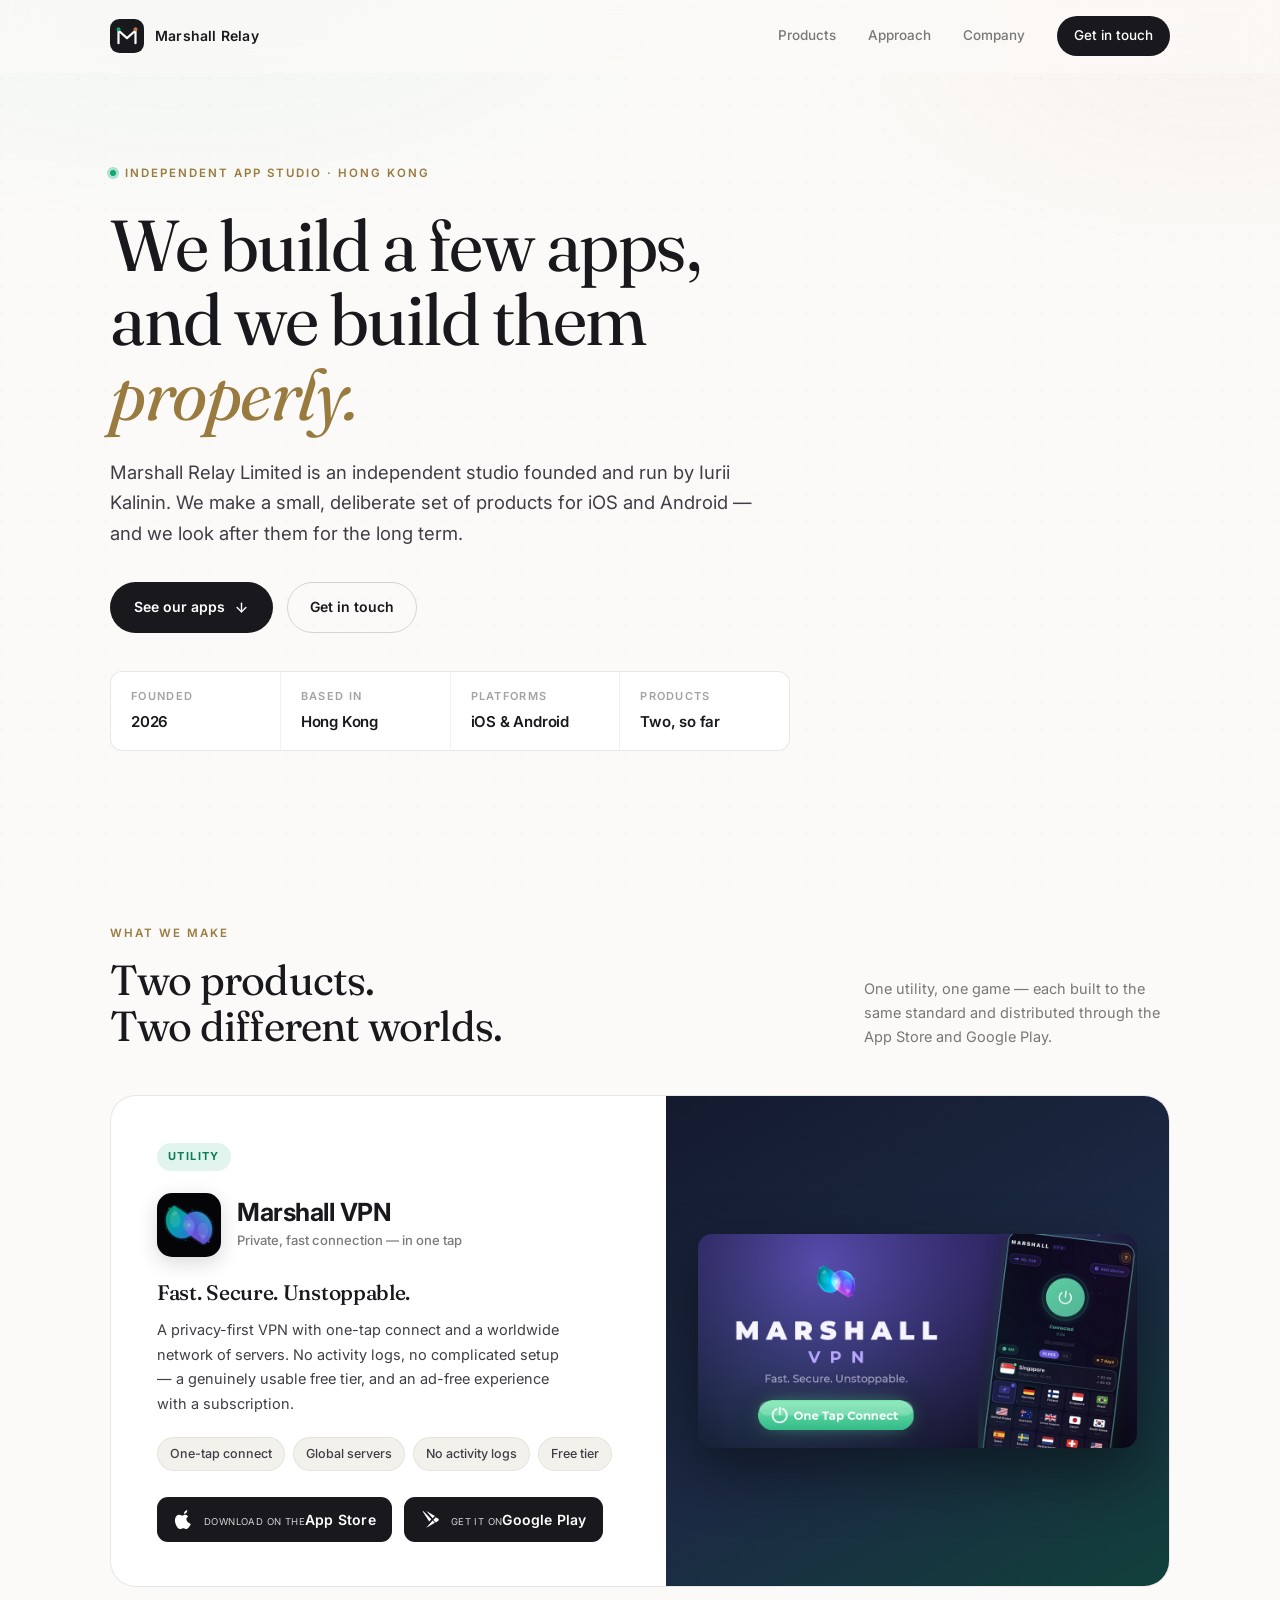
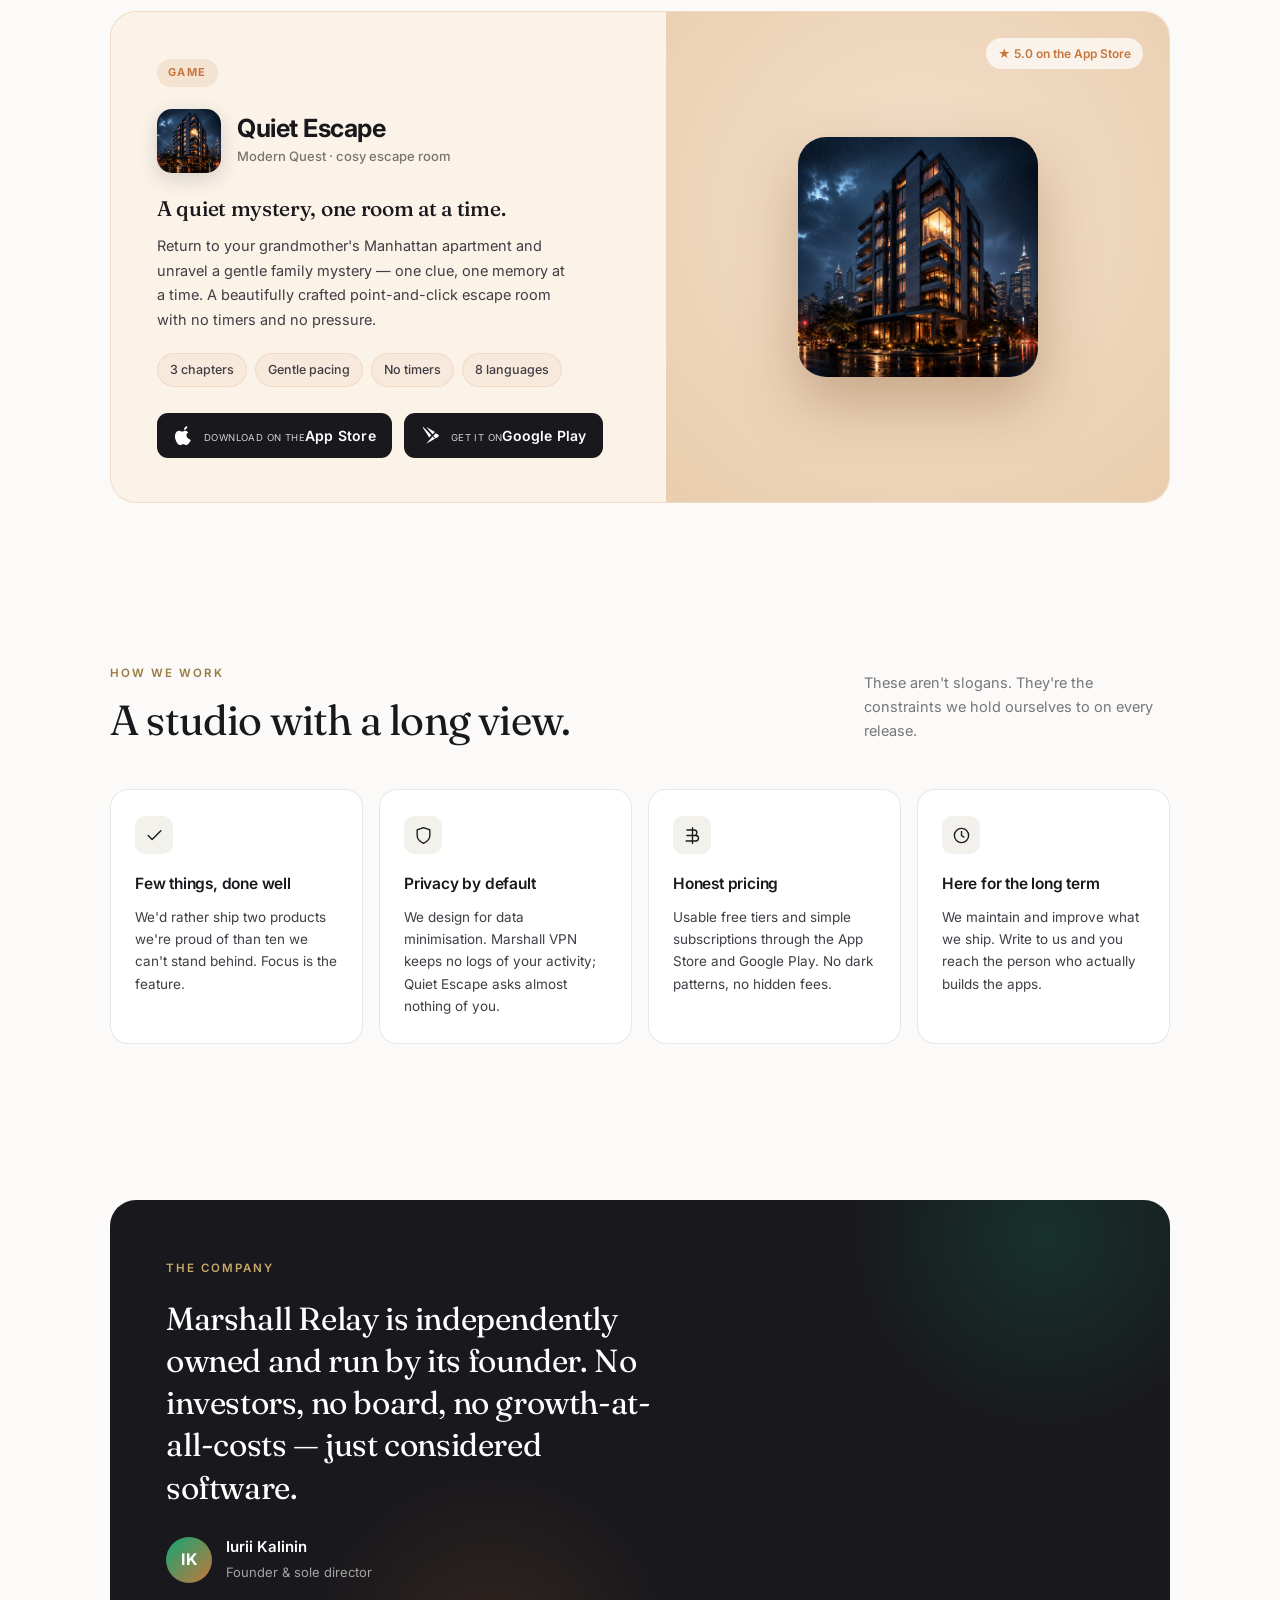
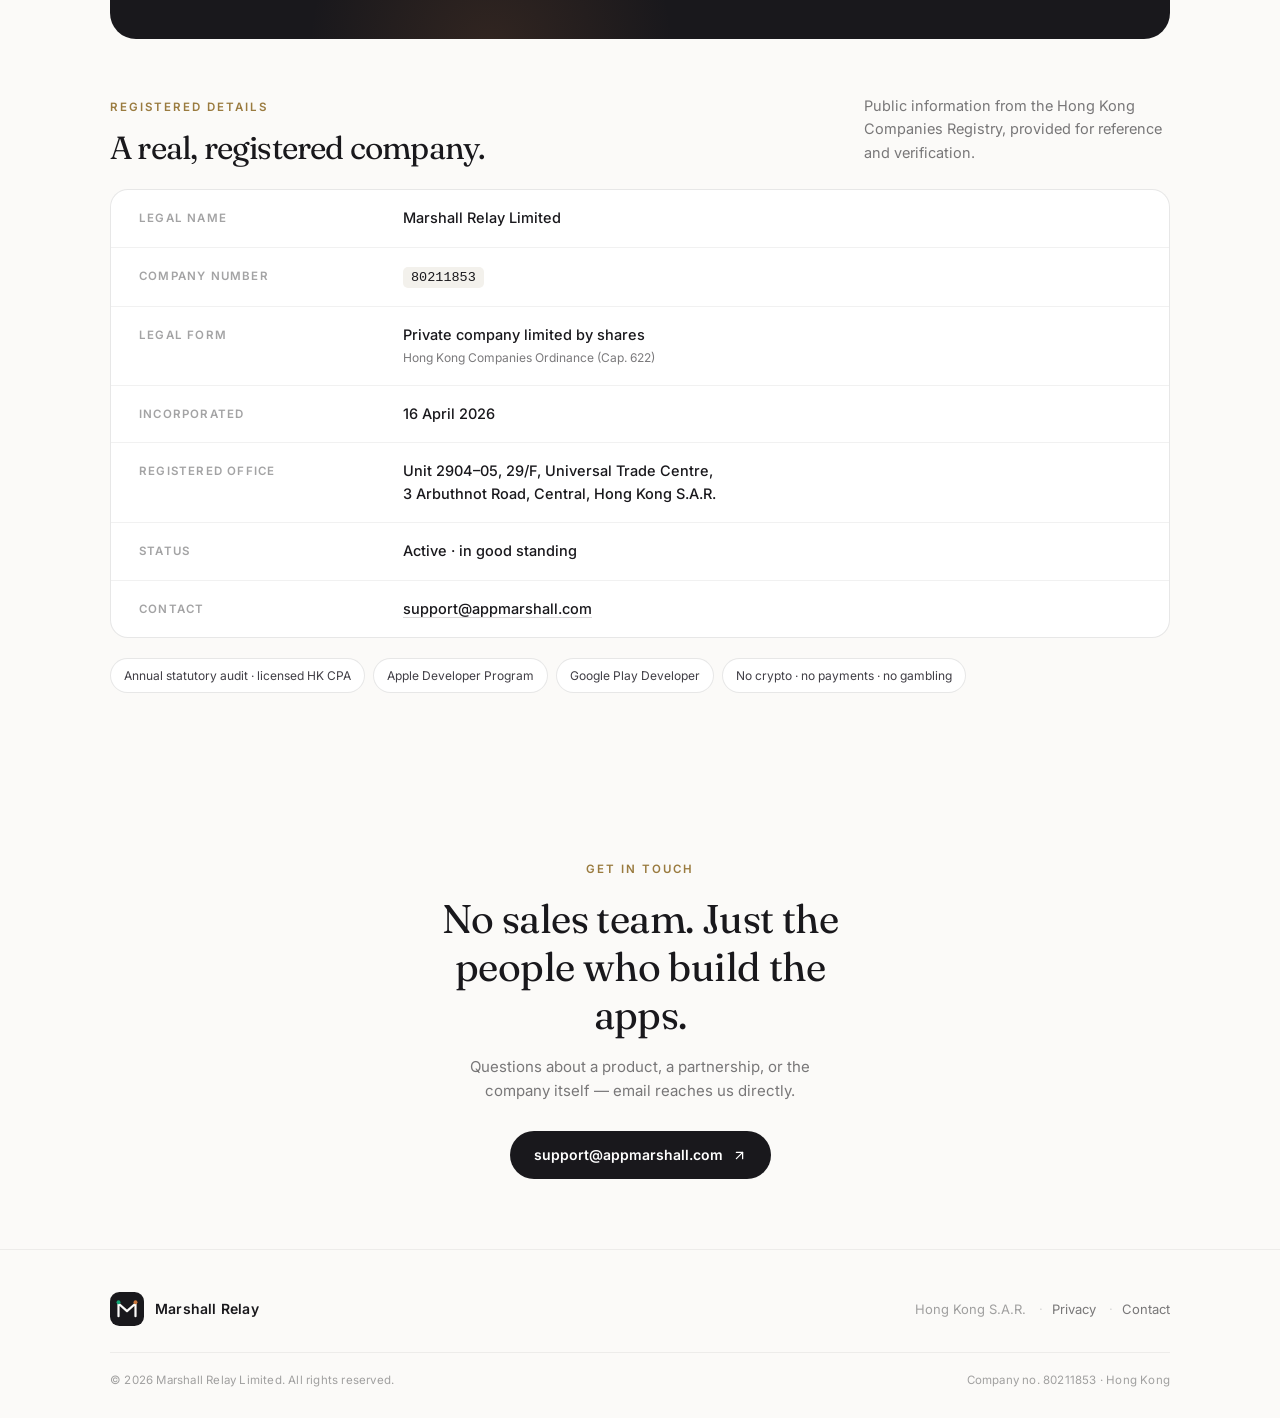
==== index.html @ 1671e6ee "Update index.html" ====
<!DOCTYPE html>
<html lang="en">
<head>
<meta charset="UTF-8">
<meta name="viewport" content="width=device-width,initial-scale=1.0">
<meta name="description" content="Marshall Relay Limited — an independent Hong Kong app studio founded by Iurii Kalinin, building a small, deliberate set of apps for iOS and Android: Marshall VPN and Quiet Escape.">
<meta name="theme-color" content="#FBFAF8">
<meta name="robots" content="index,follow">
<meta property="og:title" content="Marshall Relay Limited — independent app studio">
<meta property="og:description" content="A small Hong Kong studio building apps worth keeping for iOS and Android.">
<meta property="og:type" content="website">
<meta property="og:url" content="https://marshallbe.online">
<title>Marshall Relay Limited — independent app studio</title>
<link rel="icon" href="assets/favicon.svg" type="image/svg+xml">
<link rel="apple-touch-icon" href="assets/logo.png">
<link rel="preconnect" href="https://fonts.googleapis.com">
<link rel="preconnect" href="https://fonts.gstatic.com" crossorigin>
<link href="https://fonts.googleapis.com/css2?family=Fraunces:opsz,wght@9..144,400;9..144,500;9..144,600&family=Inter:wght@400;500;600;700&display=swap" rel="stylesheet">
<style>
*,*::before,*::after{box-sizing:border-box;margin:0;padding:0}
:root{
  --paper:#FBFAF8;
  --paper-soft:#F3F1EC;
  --surface:#FFFFFF;
  --ink:#19181C;
  --ink-soft:#403E45;
  --ink-dim:rgba(25,24,28,.58);
  --ink-faint:rgba(25,24,28,.40);
  --line:rgba(25,24,28,.10);
  --line-soft:rgba(25,24,28,.06);
  --line-strong:rgba(25,24,28,.16);
  --gold:#9A7B3F;            /* refined eyebrow accent */
  --vpn:#10A674;            /* Marshall VPN teal */
  --vpn-deep:#0B7E58;
  --game:#C8763C;           /* Quiet Escape warm */
  --game-cream:#FBF3E8;
  --r-xl:26px;--r-lg:18px;--r-md:12px;--r-sm:8px;
  --maxw:1120px;
}
html{scroll-behavior:smooth;-webkit-font-smoothing:antialiased;-moz-osx-font-smoothing:grayscale;overflow-x:clip}
body{background:var(--paper);color:var(--ink);font-family:'Inter',-apple-system,'Helvetica Neue',sans-serif;line-height:1.6;overflow-x:clip;position:relative}
a{color:inherit;text-decoration:none;transition:color .2s,border-color .2s}
img{max-width:100%;display:block}
.serif{font-family:'Fraunces',Georgia,serif;font-weight:400;letter-spacing:-.5px}
.wrap{max-width:var(--maxw);margin:0 auto;padding:0 30px}
@media(max-width:640px){.wrap{padding:0 22px}}

/* subtle texture */
.bg-fixed{position:fixed;inset:0;z-index:0;pointer-events:none;background:
  radial-gradient(ellipse 70% 50% at 15% -5%, rgba(16,166,116,.05), transparent 60%),
  radial-gradient(ellipse 60% 45% at 95% 5%, rgba(200,118,60,.05), transparent 55%),
  radial-gradient(circle at 1px 1px, rgba(25,24,28,.022) 1px, transparent 0) 0 0/26px 26px}

/* eyebrow */
.eyebrow{font-size:11.5px;font-weight:600;letter-spacing:2px;text-transform:uppercase;color:var(--gold)}

/* ── Nav ── */
.nav{position:fixed;inset:0 0 auto;z-index:100;padding:16px 0;background:rgba(251,250,248,.7);backdrop-filter:blur(16px) saturate(1.4);-webkit-backdrop-filter:blur(16px) saturate(1.4);border-bottom:1px solid transparent;transition:padding .3s,background .3s,border-color .3s}
.nav.scrolled{padding:10px 0;background:rgba(251,250,248,.92);border-bottom-color:var(--line-soft)}
.nav-in{display:flex;align-items:center;justify-content:space-between;max-width:var(--maxw);margin:0 auto;padding:0 30px}
.brand{display:flex;align-items:center;gap:11px}
.brand svg{width:34px;height:34px;display:block;flex-shrink:0}
.brand-name{font-size:14px;font-weight:600;letter-spacing:.2px;color:var(--ink)}
.brand-name b{font-weight:600}
.nav-links{display:flex;align-items:center;gap:32px}
.nav-links a{font-size:13.5px;font-weight:500;color:var(--ink-dim)}
.nav-links a:hover{color:var(--ink)}
.nav-cta{font-size:13px;font-weight:600;color:#fff!important;background:var(--ink);padding:9px 17px;border-radius:100px;transition:background .25s,transform .25s}
.nav-cta:hover{background:#000;transform:translateY(-1px)}
@media(max-width:760px){.nav-links a:not(.nav-cta){display:none}.nav-in{padding:0 22px}}

/* reveal */
.rv{opacity:0;transform:translateY(22px);transition:opacity .8s cubic-bezier(.16,1,.3,1),transform .8s cubic-bezier(.16,1,.3,1)}
.rv.in{opacity:1;transform:none}
.d1{transition-delay:.07s}.d2{transition-delay:.14s}.d3{transition-delay:.21s}.d4{transition-delay:.28s}
@media(prefers-reduced-motion:reduce){.rv{opacity:1;transform:none}}

/* ── Hero ── */
.hero{position:relative;z-index:2;padding:158px 0 90px}
.hero-eyebrow{display:inline-flex;align-items:center;gap:9px;margin-bottom:26px}
.hero-eyebrow .dot{width:6px;height:6px;border-radius:50%;background:var(--vpn);position:relative}
.hero-eyebrow .dot::after{content:'';position:absolute;inset:-3px;border-radius:50%;background:var(--vpn);opacity:.3;animation:pulse 2.6s ease-out infinite}
@keyframes pulse{0%{transform:scale(.6);opacity:.5}100%{transform:scale(2.4);opacity:0}}
.hero h1{font-family:'Fraunces',Georgia,serif;font-weight:400;font-size:clamp(40px,6vw,72px);line-height:1.03;letter-spacing:-1.5px;max-width:16ch;color:var(--ink)}
.hero h1 em{font-style:italic;color:var(--gold)}
.hero-sub{margin-top:26px;font-size:clamp(16px,1.6vw,18.5px);line-height:1.65;color:var(--ink-soft);max-width:54ch}
.hero-meta{margin-top:38px;display:flex;flex-wrap:wrap;gap:0;border:1px solid var(--line);border-radius:var(--r-md);overflow:hidden;max-width:680px;background:var(--surface)}
.hero-meta div{flex:1 1 0;min-width:130px;padding:16px 20px;border-right:1px solid var(--line-soft)}
.hero-meta div:last-child{border-right:none}
.hero-meta dt{font-size:11px;font-weight:600;letter-spacing:1.3px;text-transform:uppercase;color:var(--ink-faint);margin-bottom:5px}
.hero-meta dd{font-size:15px;font-weight:600;color:var(--ink);letter-spacing:-.2px}
.hero-actions{margin-top:34px;display:flex;gap:14px;flex-wrap:wrap}
.btn-primary{display:inline-flex;align-items:center;gap:9px;background:var(--ink);color:#fff;font-size:14px;font-weight:600;padding:13px 24px;border-radius:100px;transition:transform .25s,background .25s}
.btn-primary:hover{background:#000;transform:translateY(-2px)}
.btn-primary svg{width:15px;height:15px}
.btn-ghost{display:inline-flex;align-items:center;gap:8px;font-size:14px;font-weight:600;color:var(--ink);padding:13px 22px;border:1px solid var(--line-strong);border-radius:100px;transition:border-color .25s,background .25s}
.btn-ghost:hover{border-color:var(--ink);background:var(--surface)}

/* ── Section scaffolding ── */
.section{position:relative;z-index:2;padding:78px 0}
.sec-head{max-width:var(--maxw);margin:0 auto 46px;display:flex;align-items:flex-end;justify-content:space-between;gap:40px;flex-wrap:wrap}
.sec-head h2{font-family:'Fraunces',Georgia,serif;font-weight:400;font-size:clamp(28px,3.6vw,42px);line-height:1.1;letter-spacing:-.8px;max-width:18ch;margin-top:12px}
.sec-head .side{font-size:14.5px;color:var(--ink-dim);max-width:34ch;line-height:1.65}

/* ── Products ── */
.products{display:flex;flex-direction:column;gap:24px}
.product{display:grid;grid-template-columns:1.05fr .95fr;border-radius:var(--r-xl);overflow:hidden;border:1px solid var(--line);background:var(--surface)}
@media(max-width:880px){.product{grid-template-columns:1fr}}
.product-body{padding:46px 46px 44px}
@media(max-width:640px){.product-body{padding:32px 26px}}
.product-tag{display:inline-flex;align-items:center;gap:7px;font-size:11px;font-weight:700;letter-spacing:1.4px;text-transform:uppercase;padding:5px 11px;border-radius:100px}
.product-head{display:flex;align-items:center;gap:16px;margin:22px 0 0}
.product-icon{width:64px;height:64px;border-radius:15px;box-shadow:0 6px 20px rgba(25,24,28,.16);flex-shrink:0}
.product-head h3{font-size:25px;font-weight:700;letter-spacing:-.5px;line-height:1.1}
.product-head .subtitle{font-size:13px;color:var(--ink-dim);font-weight:500;margin-top:3px}
.product-tagline{margin:22px 0 12px;font-family:'Fraunces',Georgia,serif;font-size:21px;font-weight:500;letter-spacing:-.3px;line-height:1.3}
.product-desc{font-size:14.5px;color:var(--ink-soft);line-height:1.7;max-width:46ch}
.product-feats{margin:20px 0 0;display:flex;flex-wrap:wrap;gap:8px}
.product-feats span{font-size:12.5px;font-weight:500;color:var(--ink-soft);background:var(--paper-soft);border:1px solid var(--line-soft);padding:6px 12px;border-radius:100px}
.stores{margin-top:26px;display:flex;gap:12px;flex-wrap:wrap}
.store{display:inline-flex;align-items:center;gap:10px;background:var(--ink);color:#fff;padding:10px 16px;border-radius:11px;transition:transform .25s,background .25s}
.store:hover{transform:translateY(-2px);background:#000}
.store svg{width:21px;height:21px;flex-shrink:0}
.store .s-small{font-size:9.5px;letter-spacing:.4px;opacity:.8;line-height:1.1;text-transform:uppercase}
.store .s-big{font-size:14px;font-weight:600;line-height:1.15;letter-spacing:.2px}
.product-visual{position:relative;display:flex;align-items:center;justify-content:center;padding:32px;overflow:hidden}

/* VPN visual */
.product--vpn .product-tag{background:rgba(16,166,116,.12);color:var(--vpn-deep)}
.product--vpn .product-visual{background:linear-gradient(150deg,#141A2E,#1C2A44 55%,#11403A)}
.product--vpn .product-visual img{width:100%;max-width:440px;border-radius:14px;box-shadow:0 24px 60px rgba(0,0,0,.45)}

/* Game visual */
.product--game .product-tag{background:rgba(200,118,60,.13);color:var(--game)}
.product--game{background:var(--game-cream);border-color:rgba(200,118,60,.18)}
.product--game .product-feats span{background:rgba(200,118,60,.07);border-color:rgba(200,118,60,.14)}
.product--game .product-visual{background:radial-gradient(circle at 50% 40%,#F3E0CB,#E9CDAE)}
.product--game .product-visual .game-art{width:62%;max-width:240px;border-radius:28px;box-shadow:0 26px 60px rgba(120,70,30,.34)}
.product--game .product-stars{position:absolute;top:26px;right:26px;font-size:12px;font-weight:600;color:var(--game);background:rgba(255,255,255,.7);padding:6px 12px;border-radius:100px;backdrop-filter:blur(6px)}

/* ── Approach ── */
.approach-grid{display:grid;grid-template-columns:repeat(4,1fr);gap:16px}
@media(max-width:880px){.approach-grid{grid-template-columns:repeat(2,1fr)}}
@media(max-width:520px){.approach-grid{grid-template-columns:1fr}}
.app-card{background:var(--surface);border:1px solid var(--line);border-radius:var(--r-lg);padding:26px 24px;transition:border-color .3s,transform .3s}
.app-card:hover{border-color:var(--line-strong);transform:translateY(-3px)}
.app-icn{width:38px;height:38px;border-radius:10px;background:var(--paper-soft);display:flex;align-items:center;justify-content:center;margin-bottom:18px;color:var(--ink)}
.app-icn svg{width:19px;height:19px;stroke-width:1.7}
.app-card h3{font-size:15.5px;font-weight:600;letter-spacing:-.2px;margin-bottom:9px}
.app-card p{font-size:13.5px;color:var(--ink-soft);line-height:1.65}

/* ── Company / founder ── */
.founder{background:var(--ink);color:#fff;border-radius:var(--r-xl);padding:54px 56px;position:relative;overflow:hidden}
@media(max-width:640px){.founder{padding:38px 28px}}
.founder::before{content:'';position:absolute;top:-40%;right:-8%;width:420px;height:420px;background:radial-gradient(circle,rgba(16,166,116,.18),transparent 68%);pointer-events:none}
.founder::after{content:'';position:absolute;bottom:-46%;left:18%;width:380px;height:380px;background:radial-gradient(circle,rgba(200,118,60,.14),transparent 68%);pointer-events:none}
.founder .eyebrow{color:#C9A969}
.founder-quote{font-family:'Fraunces',Georgia,serif;font-weight:400;font-size:clamp(22px,2.7vw,32px);line-height:1.32;letter-spacing:-.4px;margin:18px 0 26px;max-width:24ch;position:relative}
.founder-sign{display:flex;align-items:center;gap:14px;position:relative}
.founder-sign .av{width:46px;height:46px;border-radius:50%;background:linear-gradient(135deg,var(--vpn),var(--game));display:flex;align-items:center;justify-content:center;font-weight:700;font-size:16px;color:#fff;letter-spacing:.5px}
.founder-sign .who b{display:block;font-size:15px;font-weight:600}
.founder-sign .who span{font-size:13px;color:rgba(255,255,255,.6)}

/* registered details */
.reg{margin-top:24px;background:var(--surface);border:1px solid var(--line);border-radius:var(--r-lg);overflow:hidden}
.reg-row{display:grid;grid-template-columns:240px 1fr;gap:24px;padding:17px 28px;border-bottom:1px solid var(--line-soft);align-items:start}
.reg-row:last-child{border-bottom:none}
@media(max-width:600px){.reg-row{grid-template-columns:1fr;gap:5px;padding:15px 20px}}
.reg-row dt{font-size:11.5px;font-weight:600;letter-spacing:1.2px;text-transform:uppercase;color:var(--ink-faint);padding-top:2px}
.reg-row dd{font-size:14.5px;font-weight:500;color:var(--ink);line-height:1.55}
.reg-row dd .mono{font-family:'SFMono-Regular',Menlo,monospace;font-size:13.5px;background:var(--paper-soft);padding:3px 8px;border-radius:5px}
.reg-row dd small{display:block;font-size:12px;color:var(--ink-dim);font-weight:400;margin-top:3px}
.chips{margin-top:20px;display:flex;flex-wrap:wrap;gap:8px}
.chips span{font-size:12px;color:var(--ink-soft);background:var(--surface);border:1px solid var(--line);padding:7px 13px;border-radius:100px}

/* ── Contact ── */
.contact{text-align:center;padding:84px 0 70px}
.contact .serif{display:block;font-size:clamp(26px,3.4vw,40px);font-weight:400;letter-spacing:-.6px;line-height:1.2;max-width:18ch;margin:14px auto 16px}
.contact p{font-size:15px;color:var(--ink-dim);max-width:42ch;margin:0 auto 28px}

/* ── Footer ── */
.footer{position:relative;z-index:2;border-top:1px solid var(--line-soft);padding:42px 0 30px}
.footer-in{display:flex;justify-content:space-between;align-items:center;gap:18px;flex-wrap:wrap}
.footer .brand-name{color:var(--ink)}
.footer-meta{font-size:13px;color:var(--ink-faint)}
.footer-meta a{color:var(--ink-dim)}.footer-meta a:hover{color:var(--ink)}
.footer-meta .sep{margin:0 9px;color:var(--line-strong)}
.footer-bottom{margin-top:26px;padding-top:18px;border-top:1px solid var(--line-soft);display:flex;justify-content:space-between;flex-wrap:wrap;gap:8px;font-size:11.5px;color:var(--ink-faint);letter-spacing:.2px}
</style>
</head>
<body>
<div class="bg-fixed" aria-hidden="true"></div>

<!-- NAV -->
<nav class="nav" id="nav">
  <div class="nav-in">
    <a href="#" class="brand" aria-label="Marshall Relay home">
      <svg viewBox="0 0 40 40" role="img" aria-hidden="true">
        <rect width="40" height="40" rx="11" fill="#19181C"/>
        <path d="M10 28.5 V13.5 L20 22.5 L30 13.5 V28.5" fill="none" stroke="#FBFAF8" stroke-width="2.6" stroke-linecap="round" stroke-linejoin="round"/>
        <circle cx="10" cy="12" r="2.3" fill="#10A674"/>
        <circle cx="30" cy="12" r="2.3" fill="#C8763C"/>
      </svg>
      <span class="brand-name"><b>Marshall Relay</b></span>
    </a>
    <div class="nav-links">
      <a href="#products">Products</a>
      <a href="#approach">Approach</a>
      <a href="#company">Company</a>
      <a href="mailto:support@appmarshall.com" class="nav-cta">Get in touch</a>
    </div>
  </div>
</nav>

<!-- HERO -->
<header class="hero">
  <div class="wrap">
    <div class="hero-eyebrow rv"><span class="dot"></span><span class="eyebrow">Independent app studio · Hong Kong</span></div>
    <h1 class="rv d1">We build a few apps,<br>and we build them <em>properly.</em></h1>
    <p class="hero-sub rv d2">Marshall Relay Limited is an independent studio founded and run by Iurii Kalinin. We make a small, deliberate set of products for iOS and Android — and we look after them for the long term.</p>
    <div class="hero-actions rv d3">
      <a href="#products" class="btn-primary">See our apps
        <svg viewBox="0 0 24 24" fill="none" stroke="currentColor" stroke-width="2.2" stroke-linecap="round" stroke-linejoin="round"><path d="M12 5v14"/><path d="m5 12 7 7 7-7"/></svg>
      </a>
      <a href="mailto:support@appmarshall.com" class="btn-ghost">Get in touch</a>
    </div>
    <dl class="hero-meta rv d4">
      <div><dt>Founded</dt><dd>2026</dd></div>
      <div><dt>Based in</dt><dd>Hong Kong</dd></div>
      <div><dt>Platforms</dt><dd>iOS &amp; Android</dd></div>
      <div><dt>Products</dt><dd>Two, so far</dd></div>
    </dl>
  </div>
</header>

<!-- PRODUCTS -->
<section class="section" id="products">
  <div class="wrap">
    <div class="sec-head rv" style="margin-bottom:46px;padding:0">
      <div>
        <span class="eyebrow">What we make</span>
        <h2 class="serif">Two products.<br>Two different worlds.</h2>
      </div>
      <p class="side">One utility, one game — each built to the same standard and distributed through the App Store and Google Play.</p>
    </div>

    <div class="products">
      <!-- Marshall VPN -->
      <article class="product product--vpn rv">
        <div class="product-body">
          <span class="product-tag">Utility</span>
          <div class="product-head">
            <img class="product-icon" src="assets/logo.png" alt="Marshall VPN app icon">
            <div>
              <h3>Marshall VPN</h3>
              <div class="subtitle">Private, fast connection — in one tap</div>
            </div>
          </div>
          <p class="product-tagline">Fast. Secure. Unstoppable.</p>
          <p class="product-desc">A privacy-first VPN with one-tap connect and a worldwide network of servers. No activity logs, no complicated setup — a genuinely usable free tier, and an ad-free experience with a subscription.</p>
          <div class="product-feats">
            <span>One-tap connect</span><span>Global servers</span><span>No activity logs</span><span>Free tier</span>
          </div>
          <div class="stores">
            <a class="store" href="https://apps.apple.com/us/app/marshall-vpn/id6761729239" target="_blank" rel="noopener" aria-label="Marshall VPN on the App Store">
              <svg viewBox="0 0 24 24" fill="currentColor" aria-hidden="true"><path d="M16.37 1.43c.05 1.02-.34 2.02-1.02 2.76-.69.75-1.83 1.34-2.86 1.26-.07-1 .39-2.04 1.03-2.72.71-.76 1.93-1.33 2.85-1.3zM20.3 17.1c-.5 1.13-.74 1.63-1.38 2.63-.89 1.4-2.14 3.14-3.69 3.16-1.38.01-1.73-.9-3.6-.89-1.87.01-2.26.9-3.64.9-1.55.01-2.73-1.55-3.62-2.96-2.49-3.9-2.75-8.47-1.21-10.9.94-1.49 2.42-2.42 3.81-2.42 1.42 0 2.31.9 3.48.9 1.13 0 1.82-.9 3.46-.9 1.24 0 2.55.68 3.49 1.85-3.07 1.68-2.57 6.07.9 7.43z"/></svg>
              <span><span class="s-small">Download on the</span><span class="s-big">App Store</span></span>
            </a>
            <a class="store" href="https://play.google.com/store/apps/details?id=com.marshallvpn.app" target="_blank" rel="noopener" aria-label="Marshall VPN on Google Play">
              <svg viewBox="0 0 24 24" fill="currentColor" aria-hidden="true"><path d="M3.6 2.3 13 11.7l-2.5 2.5L3.1 2.9c.1-.3.3-.5.5-.6zM14.4 13.1l2.7 2.7-9.9 5.6 7.2-8.3zM15.5 11.9 18 9.4l2.6 1.5c.6.4.9.9.9 1.5s-.3 1.1-.9 1.4L18 15.4l-2.5-2.5 0-1zM7.2 2.4l9.9 5.6-2.7 2.7-7.2-8.3z"/></svg>
              <span><span class="s-small">Get it on</span><span class="s-big">Google Play</span></span>
            </a>
          </div>
        </div>
        <div class="product-visual">
          <img src="assets/marshall-vpn-banner.png" alt="Marshall VPN app interface showing one-tap connect and a worldwide server list">
        </div>
      </article>

      <!-- Quiet Escape -->
      <article class="product product--game rv">
        <div class="product-body">
          <span class="product-tag">Game</span>
          <div class="product-head">
            <img class="product-icon" src="assets/quiet-escape.png" alt="Quiet Escape app icon">
            <div>
              <h3>Quiet Escape</h3>
              <div class="subtitle">Modern Quest · cosy escape room</div>
            </div>
          </div>
          <p class="product-tagline">A quiet mystery, one room at a time.</p>
          <p class="product-desc">Return to your grandmother's Manhattan apartment and unravel a gentle family mystery — one clue, one memory at a time. A beautifully crafted point-and-click escape room with no timers and no pressure.</p>
          <div class="product-feats">
            <span>3 chapters</span><span>Gentle pacing</span><span>No timers</span><span>8 languages</span>
          </div>
          <div class="stores">
            <a class="store" href="https://apps.apple.com/us/app/quiet-escape-modern-quest/id6772781638" target="_blank" rel="noopener" aria-label="Quiet Escape on the App Store">
              <svg viewBox="0 0 24 24" fill="currentColor" aria-hidden="true"><path d="M16.37 1.43c.05 1.02-.34 2.02-1.02 2.76-.69.75-1.83 1.34-2.86 1.26-.07-1 .39-2.04 1.03-2.72.71-.76 1.93-1.33 2.85-1.3zM20.3 17.1c-.5 1.13-.74 1.63-1.38 2.63-.89 1.4-2.14 3.14-3.69 3.16-1.38.01-1.73-.9-3.6-.89-1.87.01-2.26.9-3.64.9-1.55.01-2.73-1.55-3.62-2.96-2.49-3.9-2.75-8.47-1.21-10.9.94-1.49 2.42-2.42 3.81-2.42 1.42 0 2.31.9 3.48.9 1.13 0 1.82-.9 3.46-.9 1.24 0 2.55.68 3.49 1.85-3.07 1.68-2.57 6.07.9 7.43z"/></svg>
              <span><span class="s-small">Download on the</span><span class="s-big">App Store</span></span>
            </a>
            <a class="store" href="https://play.google.com/store/apps/details?id=com.ygames.quietescape" target="_blank" rel="noopener" aria-label="Quiet Escape on Google Play">
              <svg viewBox="0 0 24 24" fill="currentColor" aria-hidden="true"><path d="M3.6 2.3 13 11.7l-2.5 2.5L3.1 2.9c.1-.3.3-.5.5-.6zM14.4 13.1l2.7 2.7-9.9 5.6 7.2-8.3zM15.5 11.9 18 9.4l2.6 1.5c.6.4.9.9.9 1.5s-.3 1.1-.9 1.4L18 15.4l-2.5-2.5 0-1zM7.2 2.4l9.9 5.6-2.7 2.7-7.2-8.3z"/></svg>
              <span><span class="s-small">Get it on</span><span class="s-big">Google Play</span></span>
            </a>
          </div>
        </div>
        <div class="product-visual">
          <div class="product-stars">★ 5.0 on the App Store</div>
          <img class="game-art" src="assets/quiet-escape.png" alt="Quiet Escape artwork">
        </div>
      </article>
    </div>
  </div>
</section>

<!-- APPROACH -->
<section class="section" id="approach">
  <div class="wrap">
    <div class="sec-head rv" style="padding:0">
      <div>
        <span class="eyebrow">How we work</span>
        <h2 class="serif">A studio with a long view.</h2>
      </div>
      <p class="side">These aren't slogans. They're the constraints we hold ourselves to on every release.</p>
    </div>
    <div class="approach-grid">
      <div class="app-card rv">
        <div class="app-icn"><svg viewBox="0 0 24 24" fill="none" stroke="currentColor" stroke-linecap="round" stroke-linejoin="round"><path d="M20 6 9 17l-5-5"/></svg></div>
        <h3>Few things, done well</h3>
        <p>We'd rather ship two products we're proud of than ten we can't stand behind. Focus is the feature.</p>
      </div>
      <div class="app-card rv d1">
        <div class="app-icn"><svg viewBox="0 0 24 24" fill="none" stroke="currentColor" stroke-linecap="round" stroke-linejoin="round"><path d="M12 22s8-4 8-10V5l-8-3-8 3v7c0 6 8 10 8 10z"/></svg></div>
        <h3>Privacy by default</h3>
        <p>We design for data minimisation. Marshall VPN keeps no logs of your activity; Quiet Escape asks almost nothing of you.</p>
      </div>
      <div class="app-card rv d2">
        <div class="app-icn"><svg viewBox="0 0 24 24" fill="none" stroke="currentColor" stroke-linecap="round" stroke-linejoin="round"><path d="M12 2v20M5 5h9a3.5 3.5 0 0 1 0 7H5M5 12h11a3.5 3.5 0 0 1 0 7H4"/></svg></div>
        <h3>Honest pricing</h3>
        <p>Usable free tiers and simple subscriptions through the App Store and Google Play. No dark patterns, no hidden fees.</p>
      </div>
      <div class="app-card rv d3">
        <div class="app-icn"><svg viewBox="0 0 24 24" fill="none" stroke="currentColor" stroke-linecap="round" stroke-linejoin="round"><path d="M3 12a9 9 0 1 0 18 0 9 9 0 0 0-18 0z"/><path d="M12 7v5l3 2"/></svg></div>
        <h3>Here for the long term</h3>
        <p>We maintain and improve what we ship. Write to us and you reach the person who actually builds the apps.</p>
      </div>
    </div>
  </div>
</section>

<!-- COMPANY -->
<section class="section" id="company">
  <div class="wrap">
    <div class="founder rv">
      <span class="eyebrow">The company</span>
      <p class="founder-quote">Marshall Relay is independently owned and run by its founder. No investors, no board, no growth-at-all-costs — just considered software.</p>
      <div class="founder-sign">
        <div class="av">IK</div>
        <div class="who"><b>Iurii Kalinin</b><span>Founder &amp; sole director</span></div>
      </div>
    </div>

    <div class="sec-head rv" style="margin:54px auto 0;padding:0">
      <div>
        <span class="eyebrow">Registered details</span>
        <h2 class="serif" style="font-size:clamp(24px,3vw,32px)">A real, registered company.</h2>
      </div>
      <p class="side">Public information from the Hong Kong Companies Registry, provided for reference and verification.</p>
    </div>
    <dl class="reg rv d1">
      <div class="reg-row"><dt>Legal name</dt><dd>Marshall Relay Limited</dd></div>
      <div class="reg-row"><dt>Company number</dt><dd><span class="mono">80211853</span></dd></div>
      <div class="reg-row"><dt>Legal form</dt><dd>Private company limited by shares<small>Hong Kong Companies Ordinance (Cap. 622)</small></dd></div>
      <div class="reg-row"><dt>Incorporated</dt><dd>16 April 2026</dd></div>
      <div class="reg-row"><dt>Registered office</dt><dd>Unit 2904–05, 29/F, Universal Trade Centre,<br>3 Arbuthnot Road, Central, Hong Kong S.A.R.</dd></div>
      <div class="reg-row"><dt>Status</dt><dd>Active · in good standing</dd></div>
      <div class="reg-row"><dt>Contact</dt><dd><a href="mailto:support@appmarshall.com" style="border-bottom:1px solid var(--line-strong)">support@appmarshall.com</a></dd></div>
    </dl>
    <div class="chips rv d2">
      <span>Annual statutory audit · licensed HK CPA</span>
      <span>Apple Developer Program</span>
      <span>Google Play Developer</span>
      <span>No crypto · no payments · no gambling</span>
    </div>
  </div>
</section>

<!-- CONTACT -->
<section class="section contact">
  <div class="wrap rv">
    <span class="eyebrow">Get in touch</span>
    <span class="serif">No sales team. Just the people who build the apps.</span>
    <p>Questions about a product, a partnership, or the company itself — email reaches us directly.</p>
    <a href="mailto:support@appmarshall.com" class="btn-primary" style="background:var(--ink)">
      support@appmarshall.com
      <svg viewBox="0 0 24 24" fill="none" stroke="currentColor" stroke-width="2" stroke-linecap="round" stroke-linejoin="round"><path d="M7 17 17 7"/><path d="M7 7h10v10"/></svg>
    </a>
  </div>
</section>

<!-- FOOTER -->
<footer class="footer">
  <div class="wrap">
    <div class="footer-in">
      <a href="#" class="brand" aria-label="Marshall Relay">
        <svg viewBox="0 0 40 40" aria-hidden="true"><rect width="40" height="40" rx="11" fill="#19181C"/><path d="M10 28.5 V13.5 L20 22.5 L30 13.5 V28.5" fill="none" stroke="#FBFAF8" stroke-width="2.6" stroke-linecap="round" stroke-linejoin="round"/><circle cx="10" cy="12" r="2.3" fill="#10A674"/><circle cx="30" cy="12" r="2.3" fill="#C8763C"/></svg>
        <span class="brand-name"><b>Marshall Relay</b></span>
      </a>
      <div class="footer-meta">
        Hong Kong S.A.R.
        <span class="sep">·</span><a href="privacy/index.html">Privacy</a>
        <span class="sep">·</span><a href="mailto:support@appmarshall.com">Contact</a>
      </div>
    </div>
    <div class="footer-bottom">
      <span>© 2026 Marshall Relay Limited. All rights reserved.</span>
      <span>Company no. 80211853 · Hong Kong</span>
    </div>
  </div>
</footer>

<script>
const nav=document.getElementById('nav');
addEventListener('scroll',()=>{nav.classList.toggle('scrolled',scrollY>12)},{passive:true});
const io=new IntersectionObserver((es)=>{es.forEach(e=>{if(e.isIntersecting){e.target.classList.add('in');io.unobserve(e.target)}})},{threshold:.12,rootMargin:'0px 0px -40px 0px'});
document.querySelectorAll('.rv').forEach(el=>io.observe(el));
</script>
</body>
</html>
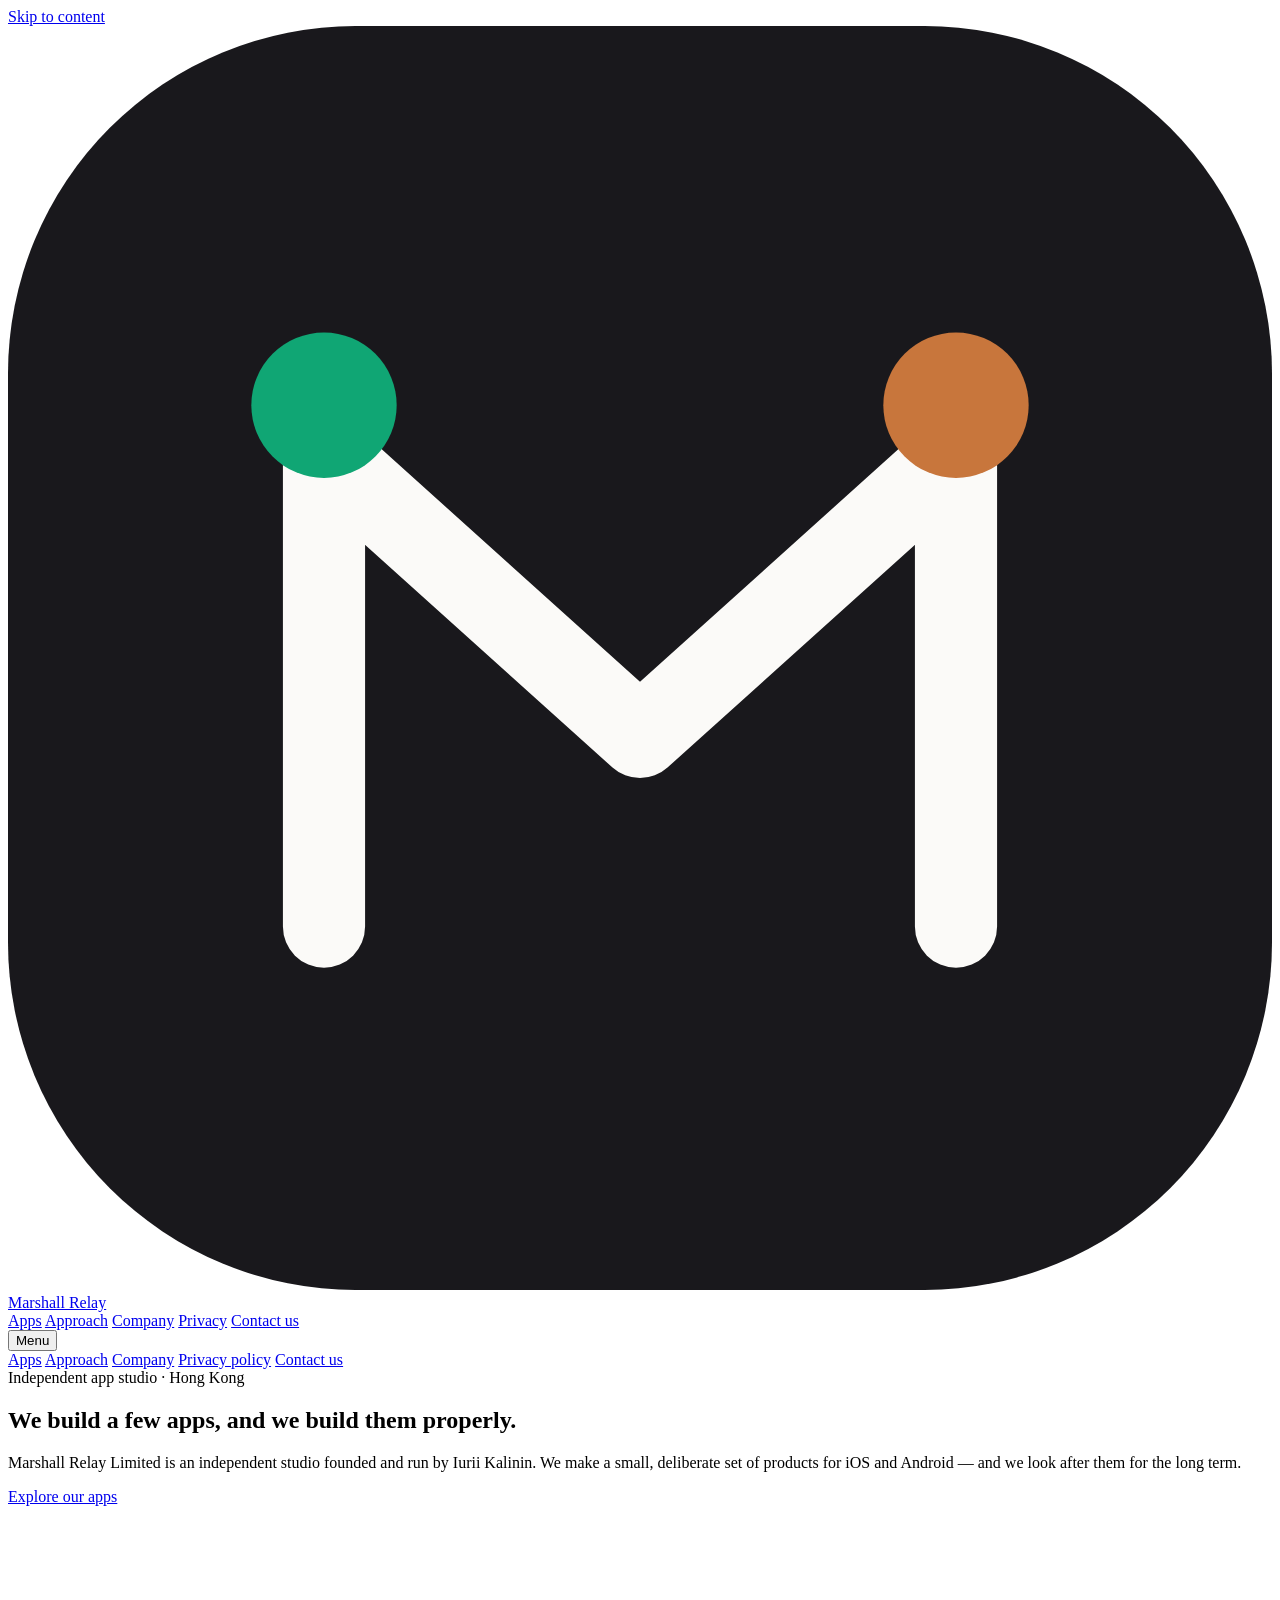
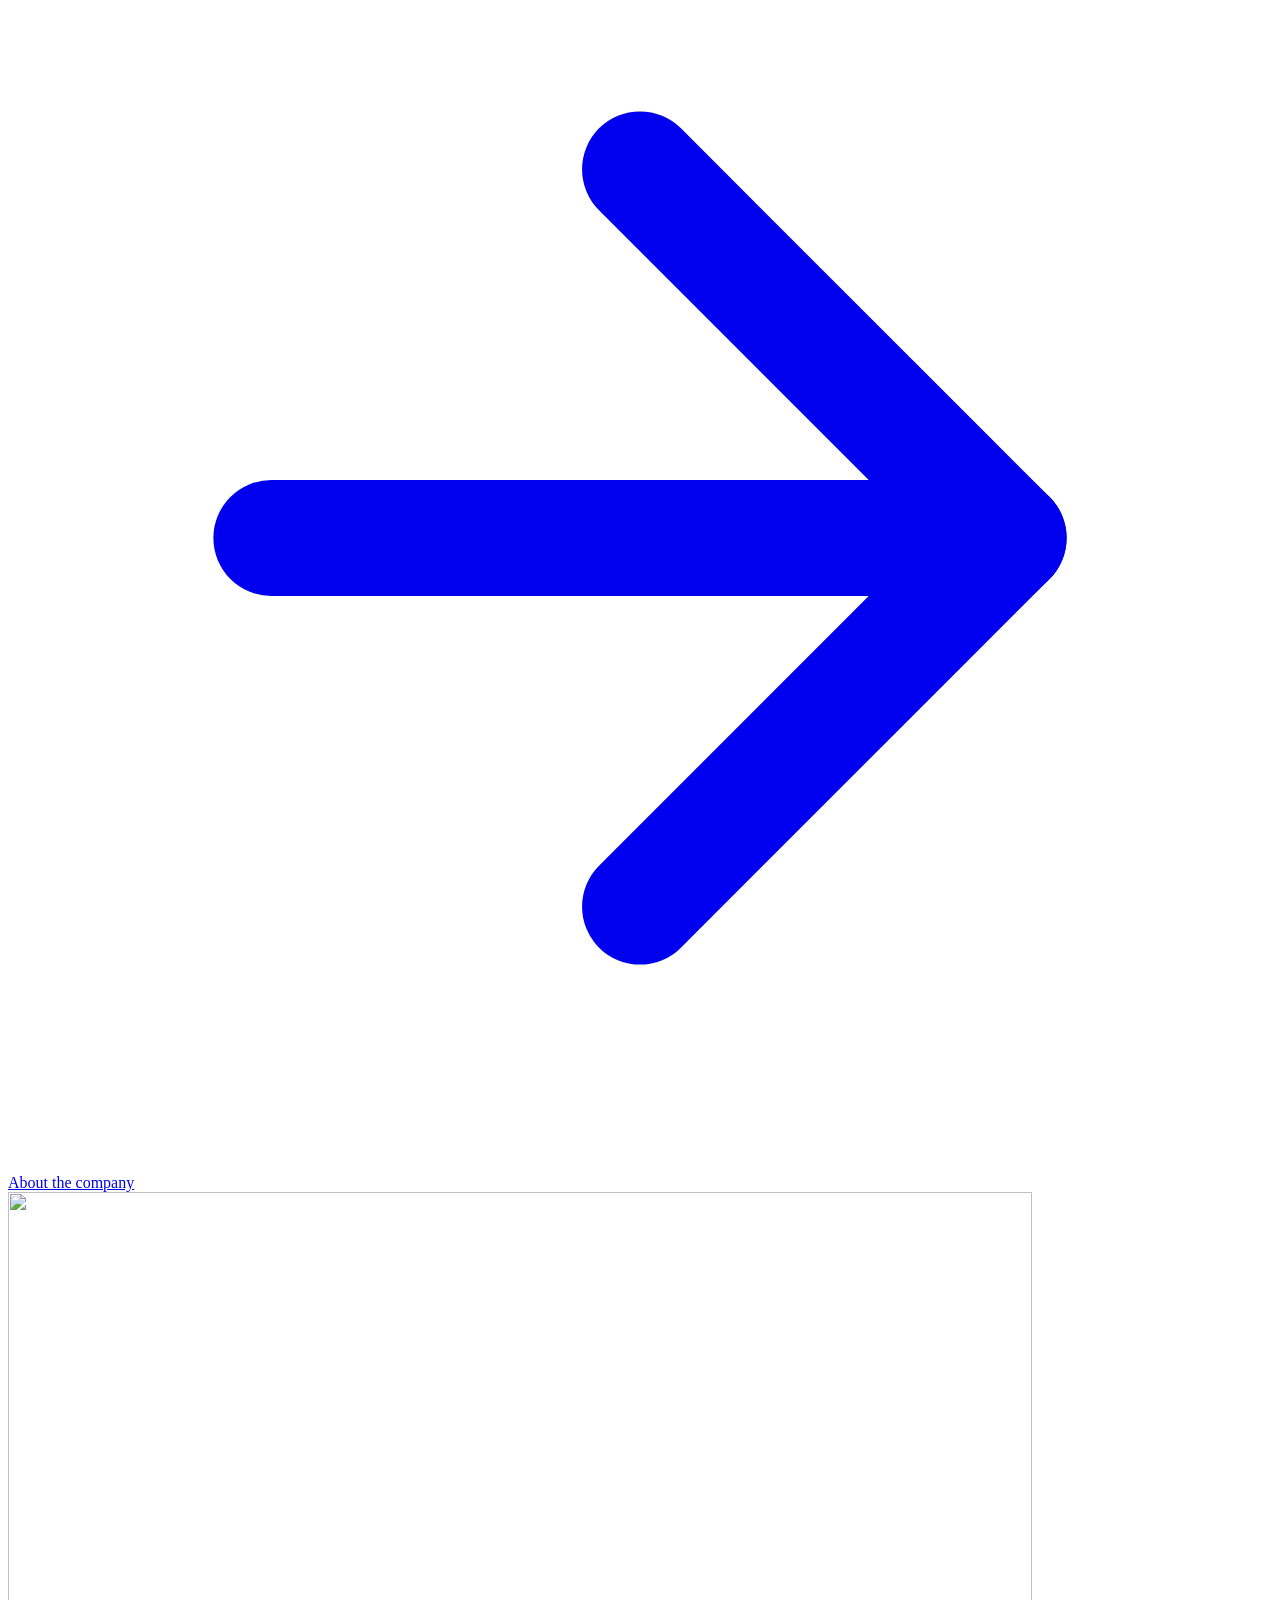
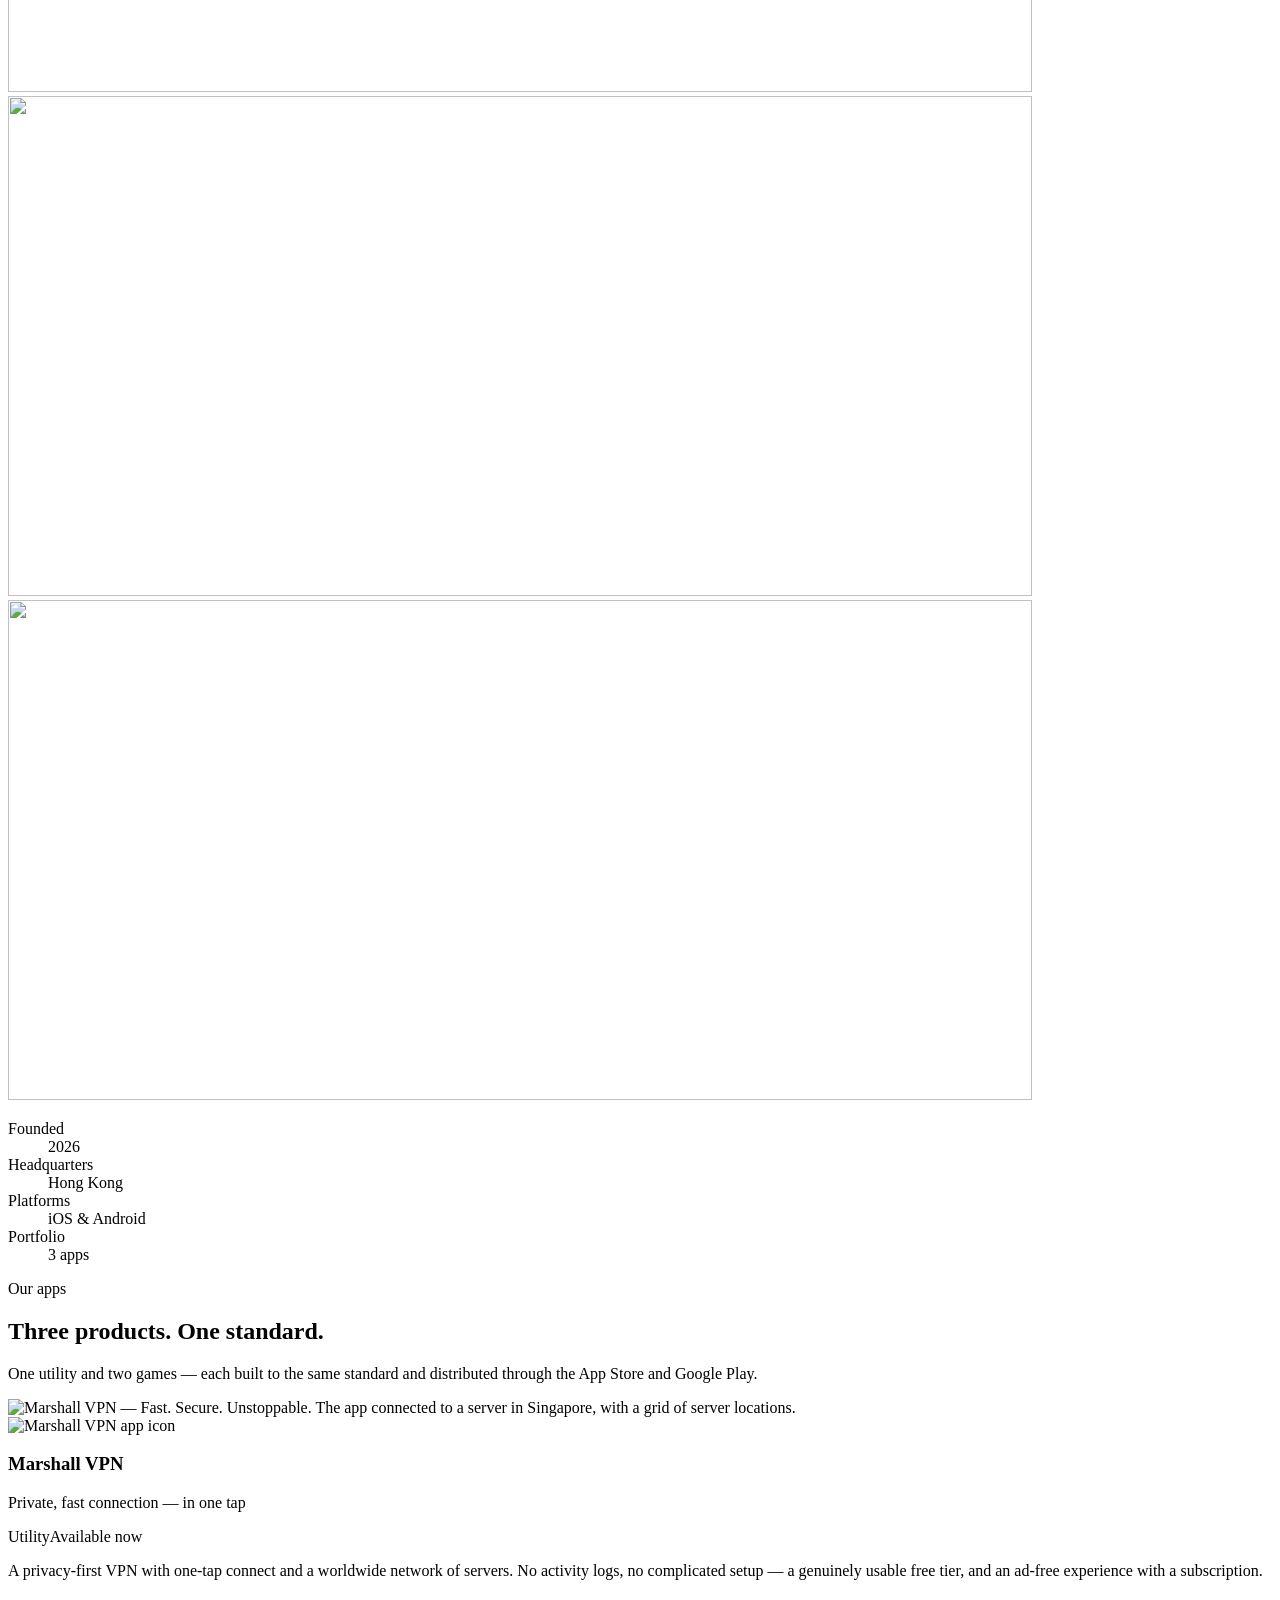
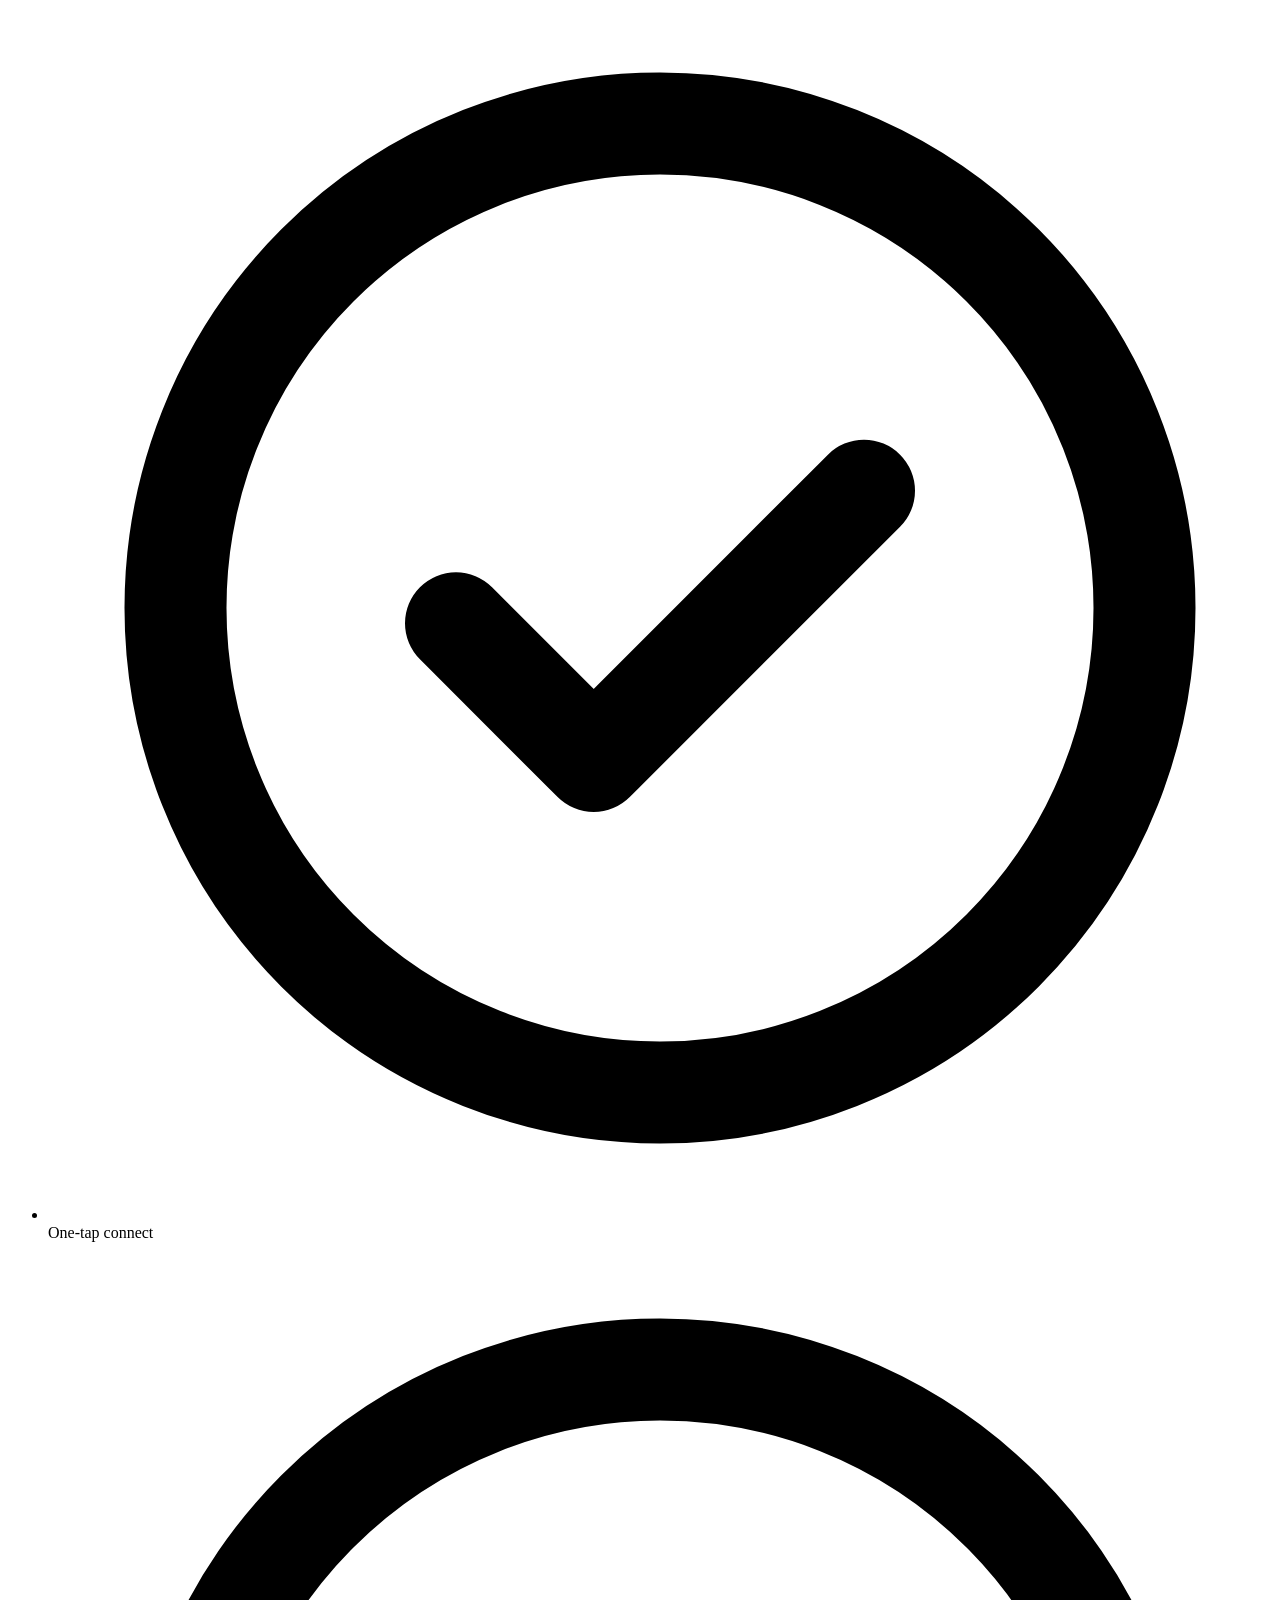
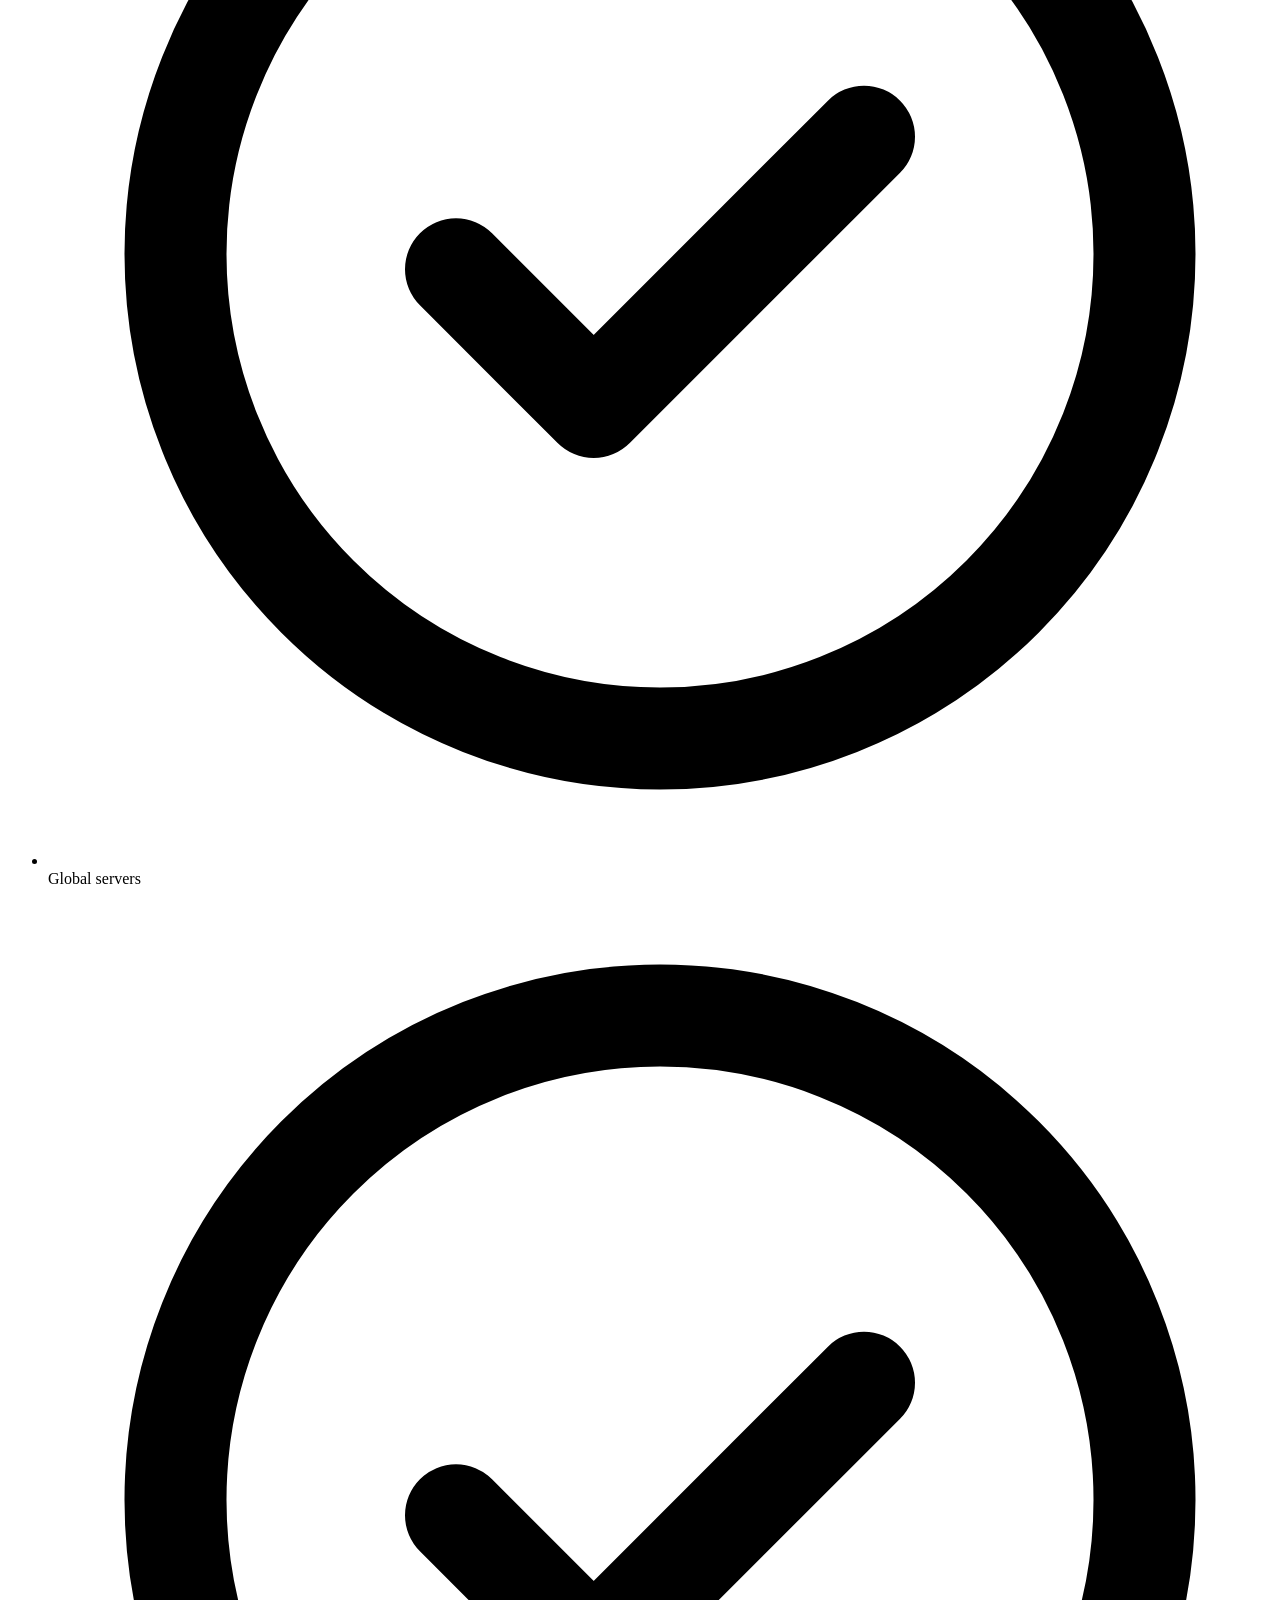
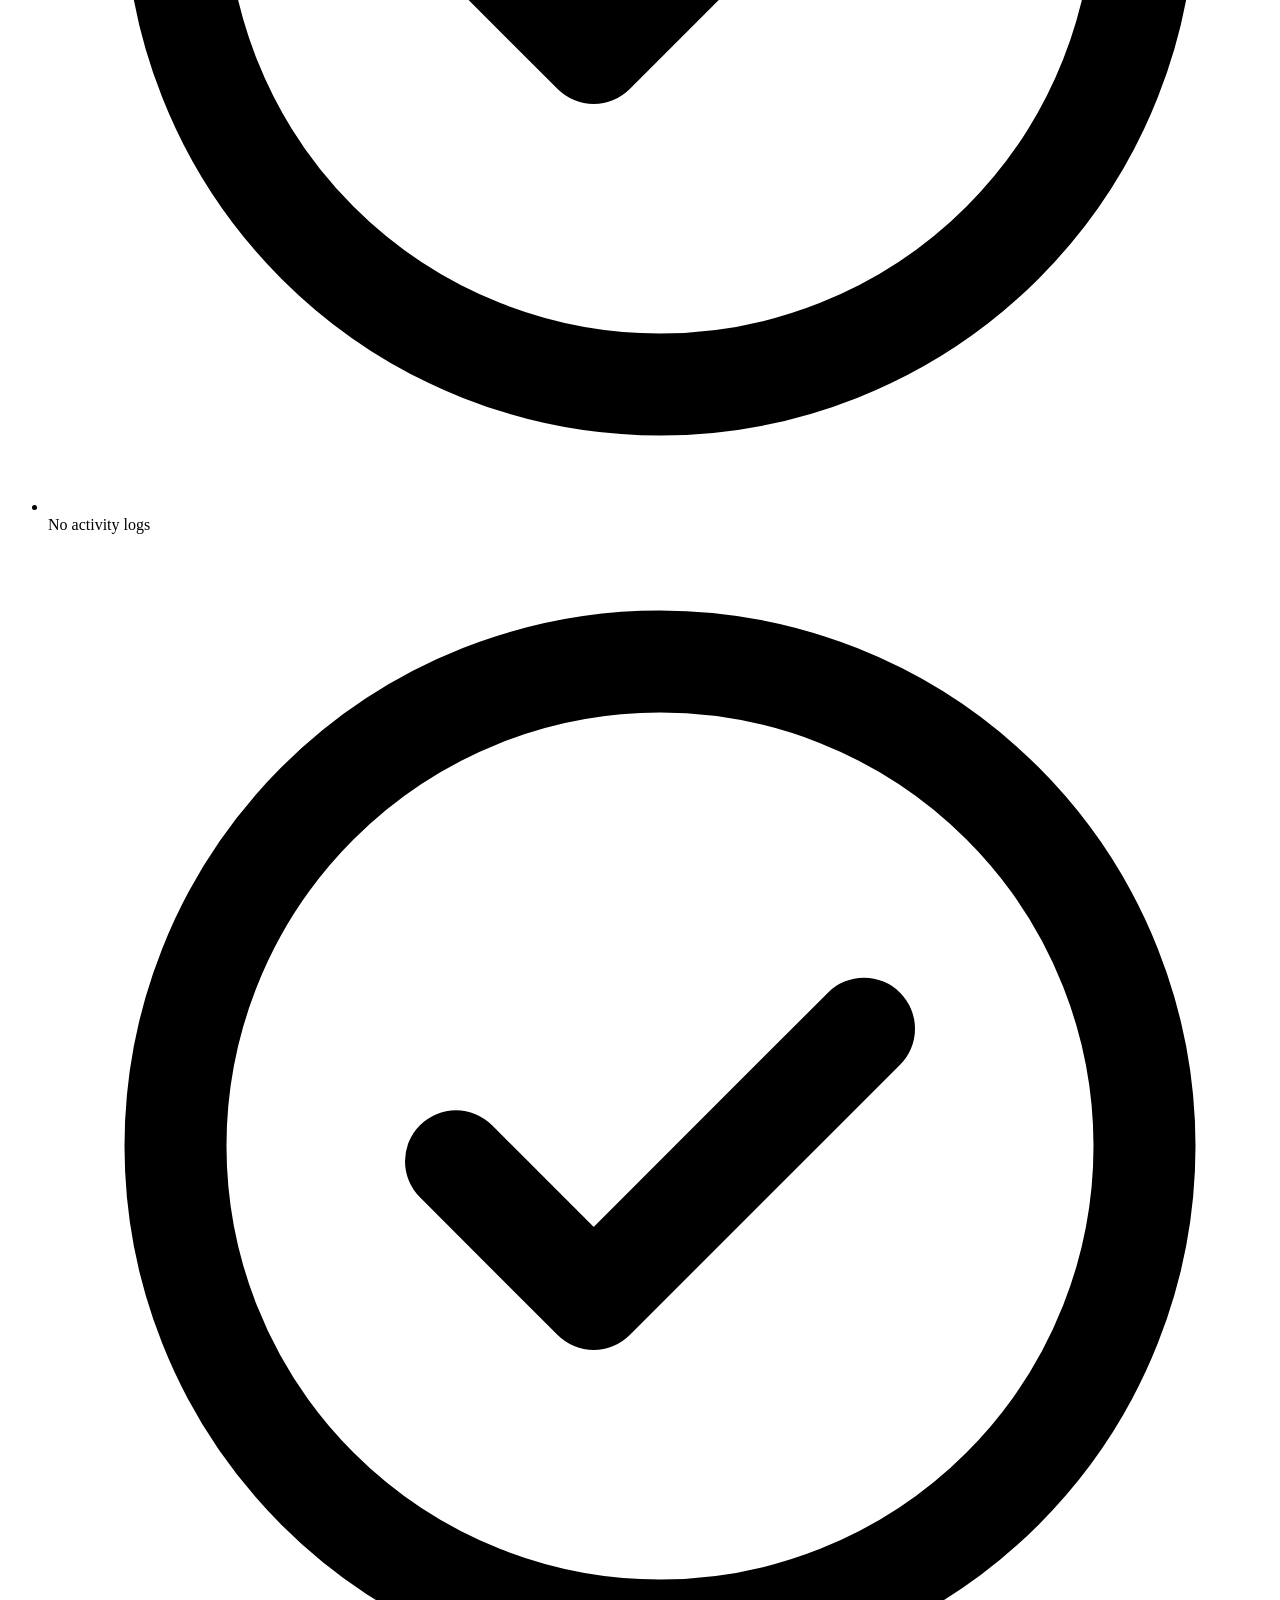
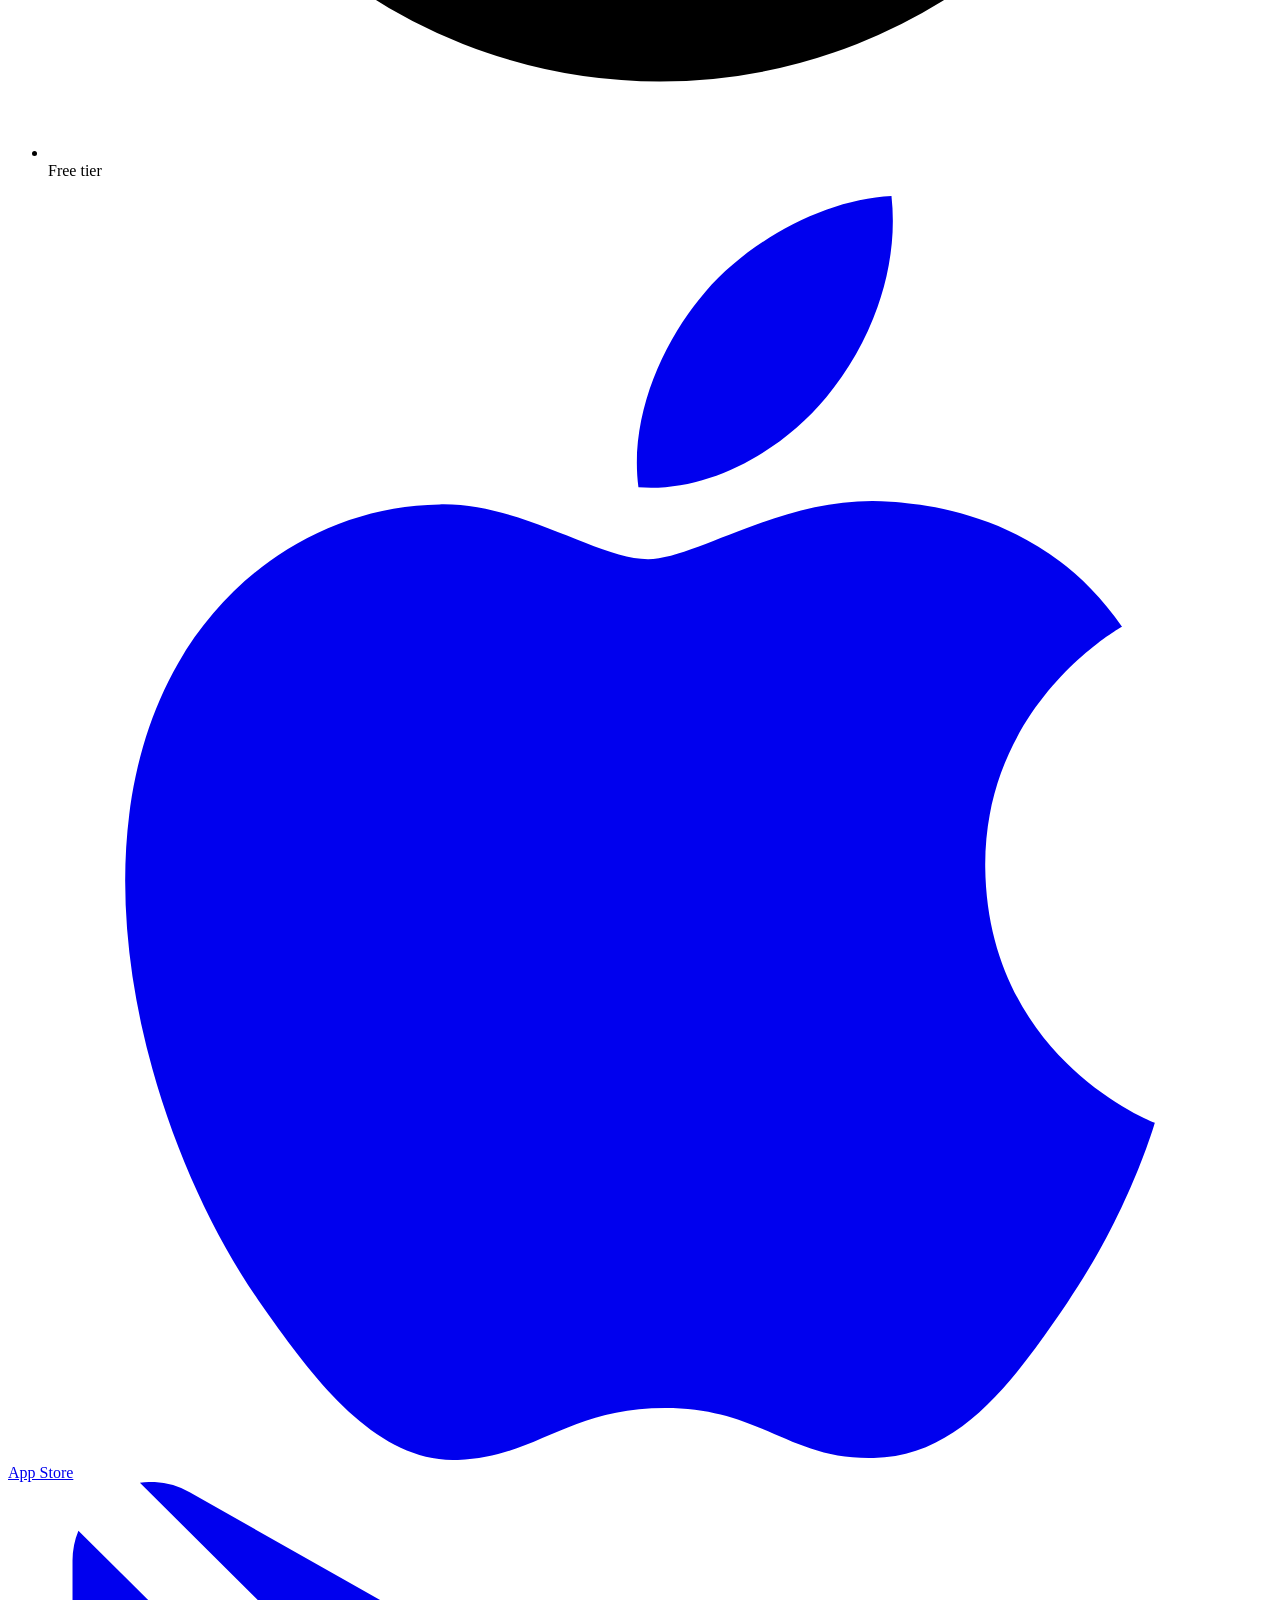
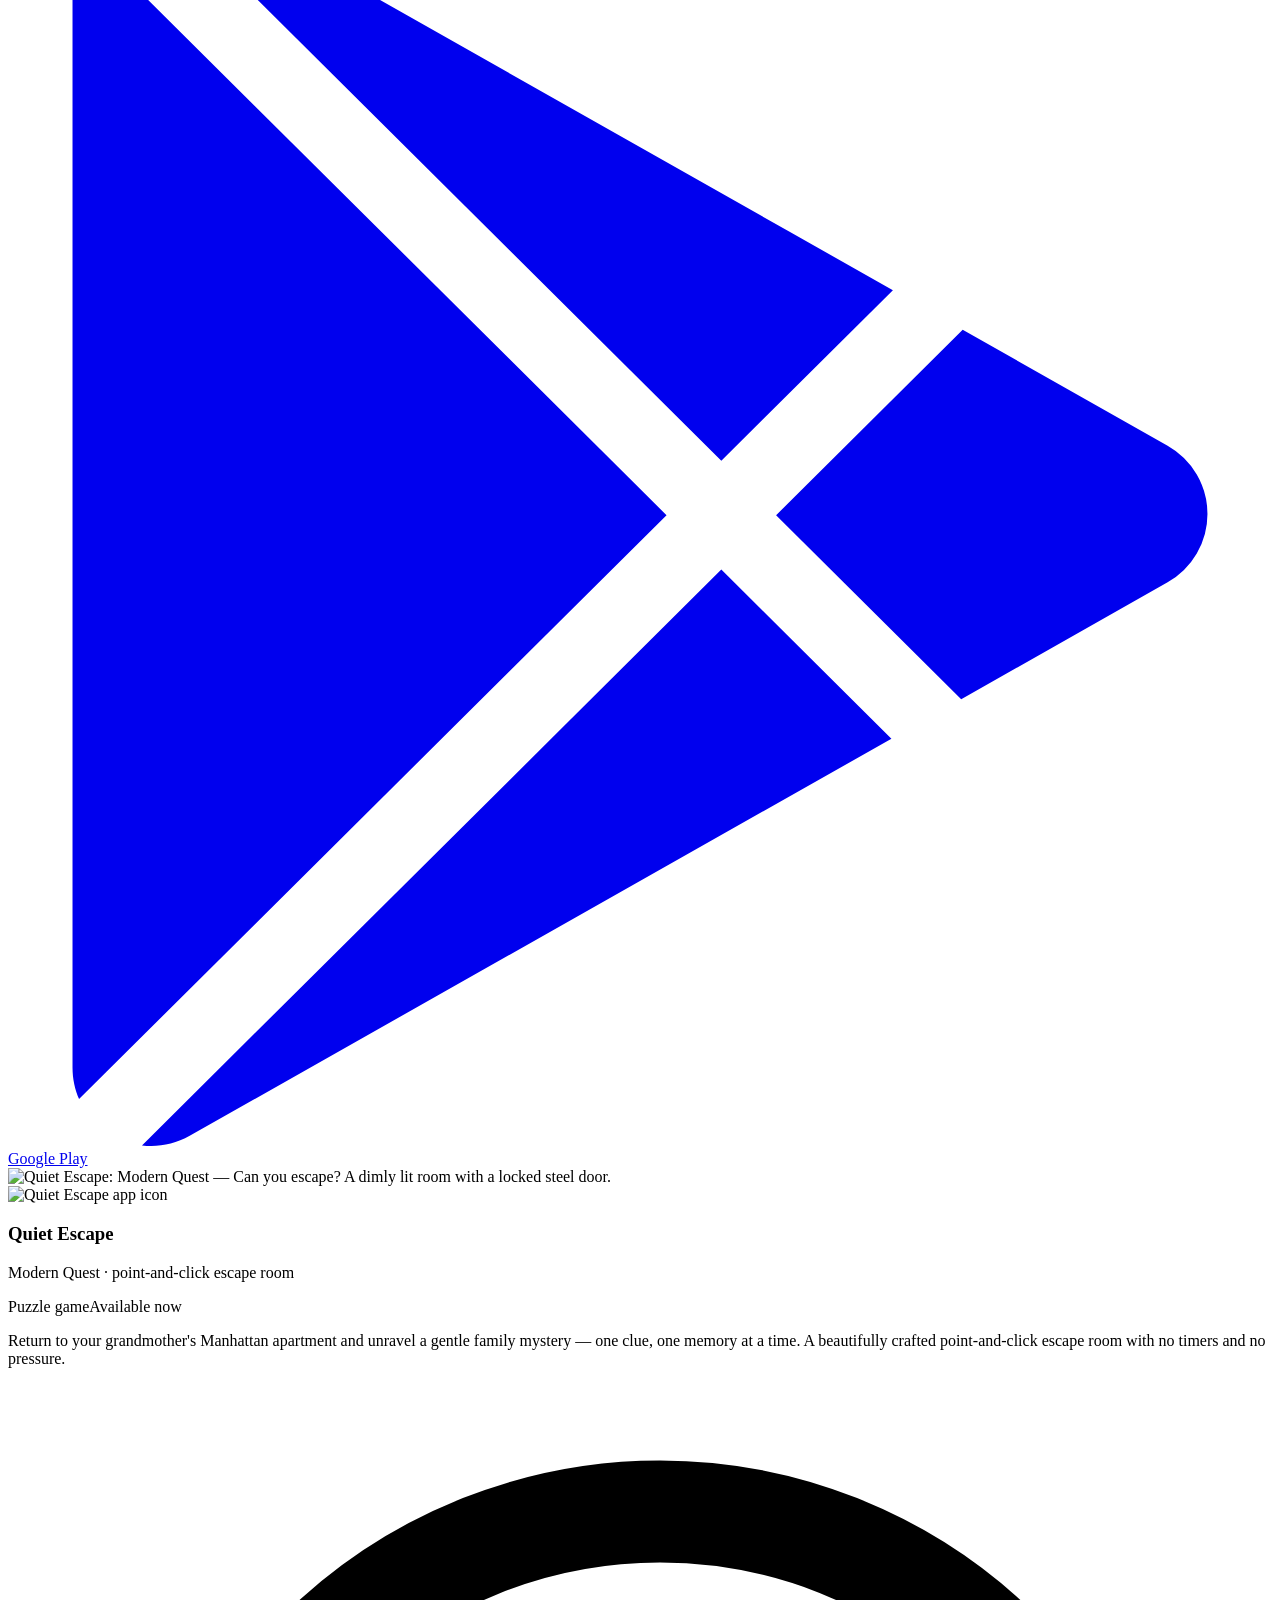
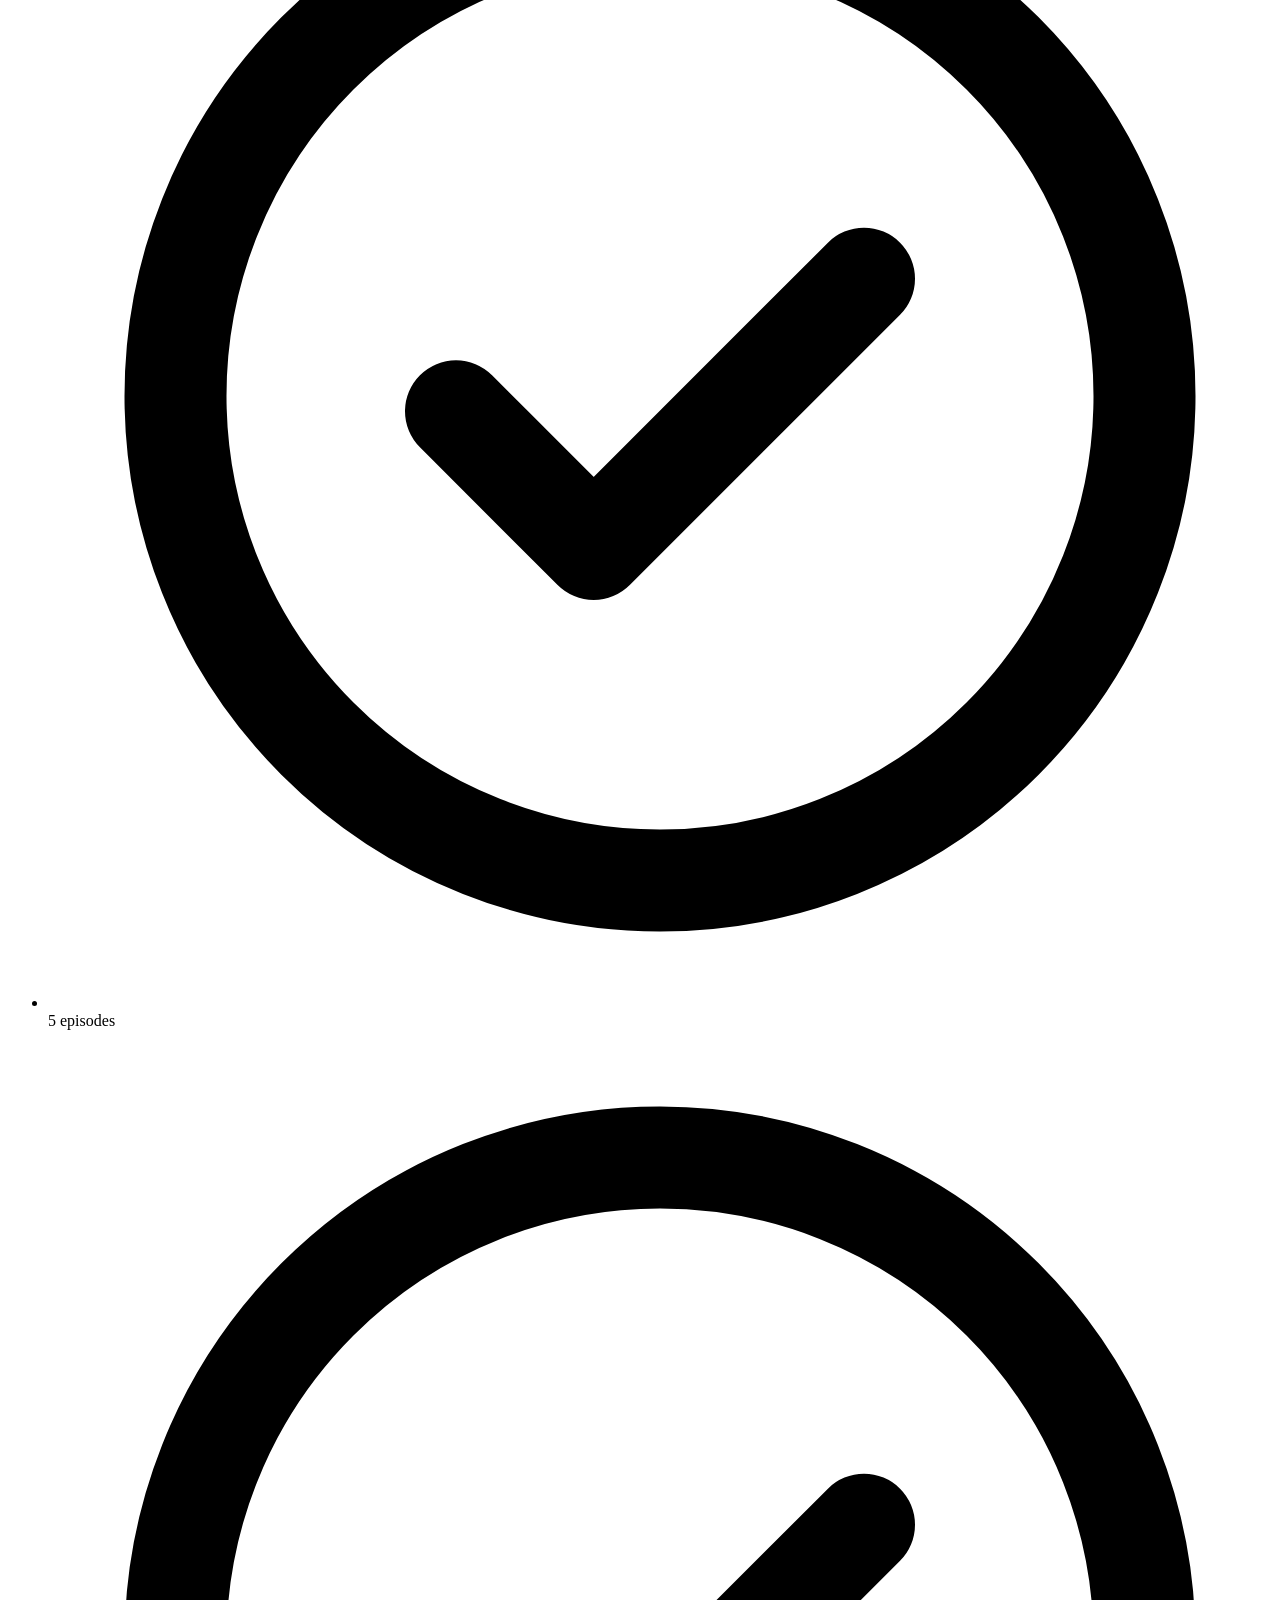
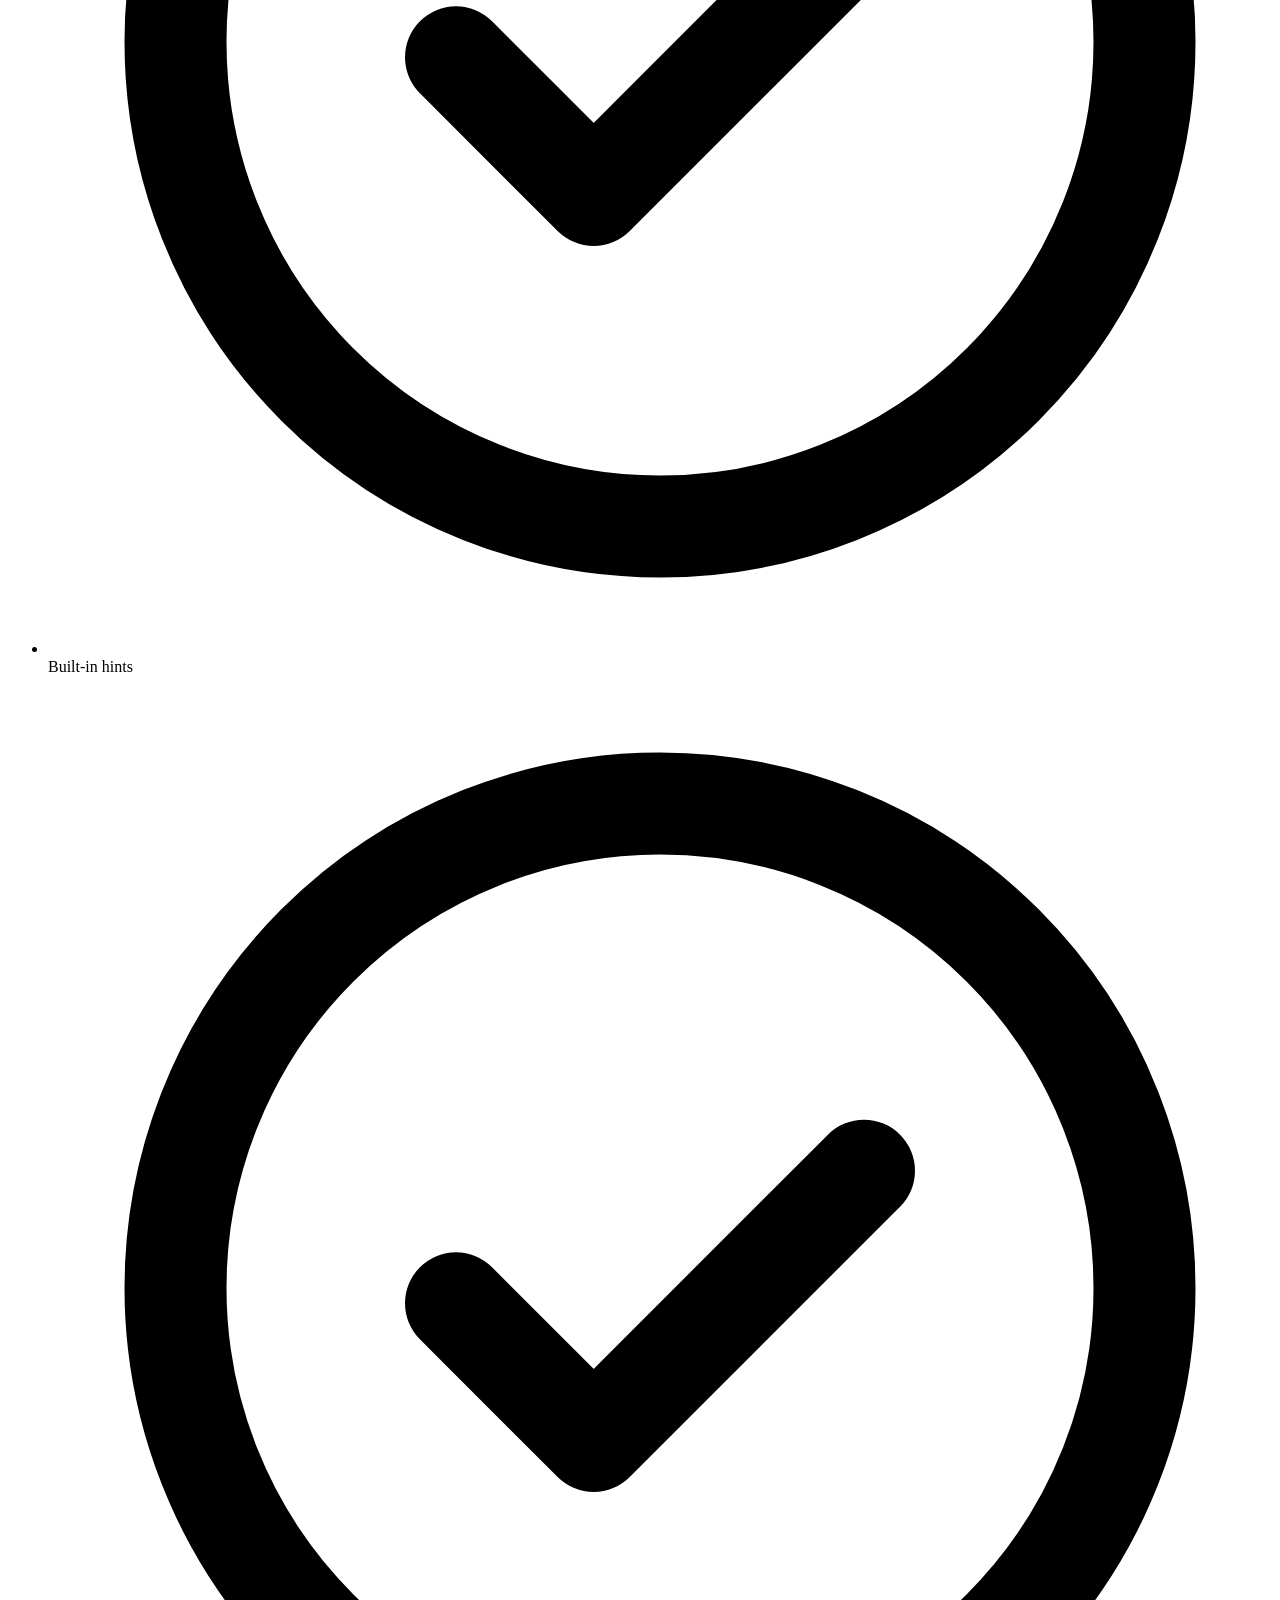
==== commit 4132b197: "Add files via upload" ====
--- a/index.html
+++ b/index.html
@@ -1,314 +1,220 @@
 <!DOCTYPE html>
 <html lang="en">
 <head>
-<meta charset="UTF-8">
-<meta name="viewport" content="width=device-width,initial-scale=1.0">
-<meta name="description" content="Marshall Relay Limited — an independent Hong Kong app studio founded by Iurii Kalinin, building a small, deliberate set of apps for iOS and Android: Marshall VPN and Quiet Escape.">
-<meta name="theme-color" content="#FBFAF8">
+<meta charset="utf-8">
+<meta name="viewport" content="width=device-width, initial-scale=1">
+<title>Marshall Relay — Independent app studio in Hong Kong</title>
+<meta name="description" content="Marshall Relay Limited is an independent Hong Kong app studio founded by Iurii Kalinin. We build Marshall VPN, Quiet Escape and Capy Resort for iOS and Android.">
+<link rel="canonical" href="https://marshallbe.online/">
+<meta name="theme-color" content="#FFFFFF">
 <meta name="robots" content="index,follow">
-<meta property="og:title" content="Marshall Relay Limited — independent app studio">
-<meta property="og:description" content="A small Hong Kong studio building apps worth keeping for iOS and Android.">
 <meta property="og:type" content="website">
-<meta property="og:url" content="https://marshallbe.online">
-<title>Marshall Relay Limited — independent app studio</title>
+<meta property="og:site_name" content="Marshall Relay">
+<meta property="og:title" content="Marshall Relay — Independent app studio">
+<meta property="og:description" content="A Hong Kong studio building apps for iOS and Android: Marshall VPN, Quiet Escape and Capy Resort.">
+<meta property="og:url" content="https://marshallbe.online/">
+<meta property="og:image" content="https://marshallbe.online/assets/og-image.jpg">
+<meta property="og:image:width" content="1200">
+<meta property="og:image:height" content="630">
+<meta property="og:image:alt" content="Marshall Relay — independent app studio. Marshall VPN, Quiet Escape and Capy Resort.">
+<meta name="twitter:card" content="summary_large_image">
+<link rel="icon" href="assets/apple-touch-icon.png" type="image/png" sizes="180x180">
 <link rel="icon" href="assets/favicon.svg" type="image/svg+xml">
-<link rel="apple-touch-icon" href="assets/logo.png">
+<link rel="apple-touch-icon" href="assets/apple-touch-icon.png">
 <link rel="preconnect" href="https://fonts.googleapis.com">
 <link rel="preconnect" href="https://fonts.gstatic.com" crossorigin>
-<link href="https://fonts.googleapis.com/css2?family=Fraunces:opsz,wght@9..144,400;9..144,500;9..144,600&family=Inter:wght@400;500;600;700&display=swap" rel="stylesheet">
-<style>
-*,*::before,*::after{box-sizing:border-box;margin:0;padding:0}
-:root{
-  --paper:#FBFAF8;
-  --paper-soft:#F3F1EC;
-  --surface:#FFFFFF;
-  --ink:#19181C;
-  --ink-soft:#403E45;
-  --ink-dim:rgba(25,24,28,.58);
-  --ink-faint:rgba(25,24,28,.40);
-  --line:rgba(25,24,28,.10);
-  --line-soft:rgba(25,24,28,.06);
-  --line-strong:rgba(25,24,28,.16);
-  --gold:#9A7B3F;            /* refined eyebrow accent */
-  --vpn:#10A674;            /* Marshall VPN teal */
-  --vpn-deep:#0B7E58;
-  --game:#C8763C;           /* Quiet Escape warm */
-  --game-cream:#FBF3E8;
-  --r-xl:26px;--r-lg:18px;--r-md:12px;--r-sm:8px;
-  --maxw:1120px;
+<link rel="stylesheet" href="https://fonts.googleapis.com/css2?family=Inter:wght@400;500;600;700&display=swap">
+<link rel="stylesheet" href="assets/site.css">
+<script>document.documentElement.classList.add('js');setTimeout(function(){if(!window.MR_READY)document.documentElement.classList.remove('js')},2500)</script>
+<script type="application/ld+json">
+{
+  "@context": "https://schema.org",
+  "@type": "Organization",
+  "name": "Marshall Relay Limited",
+  "alternateName": "Marshall Relay",
+  "url": "https://marshallbe.online/",
+  "logo": "https://marshallbe.online/assets/apple-touch-icon.png",
+  "email": "support@appmarshall.com",
+  "foundingDate": "2026-04-16",
+  "founder": { "@type": "Person", "name": "Iurii Kalinin" },
+  "address": {
+    "@type": "PostalAddress",
+    "streetAddress": "Unit 2904–05, 29/F, Universal Trade Centre, 3 Arbuthnot Road",
+    "addressLocality": "Central",
+    "addressRegion": "Hong Kong",
+    "addressCountry": "HK"
+  },
+  "identifier": { "@type": "PropertyValue", "propertyID": "Hong Kong Companies Registry", "value": "80211853" },
+  "sameAs": [
+    "https://apps.apple.com/developer/marshall-relay-limited/id1891135384",
+    "https://play.google.com/store/apps/developer?id=Marshall+Relay+Limited"
+  ]
 }
-html{scroll-behavior:smooth;-webkit-font-smoothing:antialiased;-moz-osx-font-smoothing:grayscale;overflow-x:clip}
-body{background:var(--paper);color:var(--ink);font-family:'Inter',-apple-system,'Helvetica Neue',sans-serif;line-height:1.6;overflow-x:clip;position:relative}
-a{color:inherit;text-decoration:none;transition:color .2s,border-color .2s}
-img{max-width:100%;display:block}
-.serif{font-family:'Fraunces',Georgia,serif;font-weight:400;letter-spacing:-.5px}
-.wrap{max-width:var(--maxw);margin:0 auto;padding:0 30px}
-@media(max-width:640px){.wrap{padding:0 22px}}
-
-/* subtle texture */
-.bg-fixed{position:fixed;inset:0;z-index:0;pointer-events:none;background:
-  radial-gradient(ellipse 70% 50% at 15% -5%, rgba(16,166,116,.05), transparent 60%),
-  radial-gradient(ellipse 60% 45% at 95% 5%, rgba(200,118,60,.05), transparent 55%),
-  radial-gradient(circle at 1px 1px, rgba(25,24,28,.022) 1px, transparent 0) 0 0/26px 26px}
-
-/* eyebrow */
-.eyebrow{font-size:11.5px;font-weight:600;letter-spacing:2px;text-transform:uppercase;color:var(--gold)}
-
-/* ── Nav ── */
-.nav{position:fixed;inset:0 0 auto;z-index:100;padding:16px 0;background:rgba(251,250,248,.7);backdrop-filter:blur(16px) saturate(1.4);-webkit-backdrop-filter:blur(16px) saturate(1.4);border-bottom:1px solid transparent;transition:padding .3s,background .3s,border-color .3s}
-.nav.scrolled{padding:10px 0;background:rgba(251,250,248,.92);border-bottom-color:var(--line-soft)}
-.nav-in{display:flex;align-items:center;justify-content:space-between;max-width:var(--maxw);margin:0 auto;padding:0 30px}
-.brand{display:flex;align-items:center;gap:11px}
-.brand svg{width:34px;height:34px;display:block;flex-shrink:0}
-.brand-name{font-size:14px;font-weight:600;letter-spacing:.2px;color:var(--ink)}
-.brand-name b{font-weight:600}
-.nav-links{display:flex;align-items:center;gap:32px}
-.nav-links a{font-size:13.5px;font-weight:500;color:var(--ink-dim)}
-.nav-links a:hover{color:var(--ink)}
-.nav-cta{font-size:13px;font-weight:600;color:#fff!important;background:var(--ink);padding:9px 17px;border-radius:100px;transition:background .25s,transform .25s}
-.nav-cta:hover{background:#000;transform:translateY(-1px)}
-@media(max-width:760px){.nav-links a:not(.nav-cta){display:none}.nav-in{padding:0 22px}}
-
-/* reveal */
-.rv{opacity:0;transform:translateY(22px);transition:opacity .8s cubic-bezier(.16,1,.3,1),transform .8s cubic-bezier(.16,1,.3,1)}
-.rv.in{opacity:1;transform:none}
-.d1{transition-delay:.07s}.d2{transition-delay:.14s}.d3{transition-delay:.21s}.d4{transition-delay:.28s}
-@media(prefers-reduced-motion:reduce){.rv{opacity:1;transform:none}}
-
-/* ── Hero ── */
-.hero{position:relative;z-index:2;padding:158px 0 90px}
-.hero-eyebrow{display:inline-flex;align-items:center;gap:9px;margin-bottom:26px}
-.hero-eyebrow .dot{width:6px;height:6px;border-radius:50%;background:var(--vpn);position:relative}
-.hero-eyebrow .dot::after{content:'';position:absolute;inset:-3px;border-radius:50%;background:var(--vpn);opacity:.3;animation:pulse 2.6s ease-out infinite}
-@keyframes pulse{0%{transform:scale(.6);opacity:.5}100%{transform:scale(2.4);opacity:0}}
-.hero h1{font-family:'Fraunces',Georgia,serif;font-weight:400;font-size:clamp(40px,6vw,72px);line-height:1.03;letter-spacing:-1.5px;max-width:16ch;color:var(--ink)}
-.hero h1 em{font-style:italic;color:var(--gold)}
-.hero-sub{margin-top:26px;font-size:clamp(16px,1.6vw,18.5px);line-height:1.65;color:var(--ink-soft);max-width:54ch}
-.hero-meta{margin-top:38px;display:flex;flex-wrap:wrap;gap:0;border:1px solid var(--line);border-radius:var(--r-md);overflow:hidden;max-width:680px;background:var(--surface)}
-.hero-meta div{flex:1 1 0;min-width:130px;padding:16px 20px;border-right:1px solid var(--line-soft)}
-.hero-meta div:last-child{border-right:none}
-.hero-meta dt{font-size:11px;font-weight:600;letter-spacing:1.3px;text-transform:uppercase;color:var(--ink-faint);margin-bottom:5px}
-.hero-meta dd{font-size:15px;font-weight:600;color:var(--ink);letter-spacing:-.2px}
-.hero-actions{margin-top:34px;display:flex;gap:14px;flex-wrap:wrap}
-.btn-primary{display:inline-flex;align-items:center;gap:9px;background:var(--ink);color:#fff;font-size:14px;font-weight:600;padding:13px 24px;border-radius:100px;transition:transform .25s,background .25s}
-.btn-primary:hover{background:#000;transform:translateY(-2px)}
-.btn-primary svg{width:15px;height:15px}
-.btn-ghost{display:inline-flex;align-items:center;gap:8px;font-size:14px;font-weight:600;color:var(--ink);padding:13px 22px;border:1px solid var(--line-strong);border-radius:100px;transition:border-color .25s,background .25s}
-.btn-ghost:hover{border-color:var(--ink);background:var(--surface)}
-
-/* ── Section scaffolding ── */
-.section{position:relative;z-index:2;padding:78px 0}
-.sec-head{max-width:var(--maxw);margin:0 auto 46px;display:flex;align-items:flex-end;justify-content:space-between;gap:40px;flex-wrap:wrap}
-.sec-head h2{font-family:'Fraunces',Georgia,serif;font-weight:400;font-size:clamp(28px,3.6vw,42px);line-height:1.1;letter-spacing:-.8px;max-width:18ch;margin-top:12px}
-.sec-head .side{font-size:14.5px;color:var(--ink-dim);max-width:34ch;line-height:1.65}
-
-/* ── Products ── */
-.products{display:flex;flex-direction:column;gap:24px}
-.product{display:grid;grid-template-columns:1.05fr .95fr;border-radius:var(--r-xl);overflow:hidden;border:1px solid var(--line);background:var(--surface)}
-@media(max-width:880px){.product{grid-template-columns:1fr}}
-.product-body{padding:46px 46px 44px}
-@media(max-width:640px){.product-body{padding:32px 26px}}
-.product-tag{display:inline-flex;align-items:center;gap:7px;font-size:11px;font-weight:700;letter-spacing:1.4px;text-transform:uppercase;padding:5px 11px;border-radius:100px}
-.product-head{display:flex;align-items:center;gap:16px;margin:22px 0 0}
-.product-icon{width:64px;height:64px;border-radius:15px;box-shadow:0 6px 20px rgba(25,24,28,.16);flex-shrink:0}
-.product-head h3{font-size:25px;font-weight:700;letter-spacing:-.5px;line-height:1.1}
-.product-head .subtitle{font-size:13px;color:var(--ink-dim);font-weight:500;margin-top:3px}
-.product-tagline{margin:22px 0 12px;font-family:'Fraunces',Georgia,serif;font-size:21px;font-weight:500;letter-spacing:-.3px;line-height:1.3}
-.product-desc{font-size:14.5px;color:var(--ink-soft);line-height:1.7;max-width:46ch}
-.product-feats{margin:20px 0 0;display:flex;flex-wrap:wrap;gap:8px}
-.product-feats span{font-size:12.5px;font-weight:500;color:var(--ink-soft);background:var(--paper-soft);border:1px solid var(--line-soft);padding:6px 12px;border-radius:100px}
-.stores{margin-top:26px;display:flex;gap:12px;flex-wrap:wrap}
-.store{display:inline-flex;align-items:center;gap:10px;background:var(--ink);color:#fff;padding:10px 16px;border-radius:11px;transition:transform .25s,background .25s}
-.store:hover{transform:translateY(-2px);background:#000}
-.store svg{width:21px;height:21px;flex-shrink:0}
-.store .s-small{font-size:9.5px;letter-spacing:.4px;opacity:.8;line-height:1.1;text-transform:uppercase}
-.store .s-big{font-size:14px;font-weight:600;line-height:1.15;letter-spacing:.2px}
-.product-visual{position:relative;display:flex;align-items:center;justify-content:center;padding:32px;overflow:hidden}
-
-/* VPN visual */
-.product--vpn .product-tag{background:rgba(16,166,116,.12);color:var(--vpn-deep)}
-.product--vpn .product-visual{background:linear-gradient(150deg,#141A2E,#1C2A44 55%,#11403A)}
-.product--vpn .product-visual img{width:100%;max-width:440px;border-radius:14px;box-shadow:0 24px 60px rgba(0,0,0,.45)}
-
-/* Game visual */
-.product--game .product-tag{background:rgba(200,118,60,.13);color:var(--game)}
-.product--game{background:var(--game-cream);border-color:rgba(200,118,60,.18)}
-.product--game .product-feats span{background:rgba(200,118,60,.07);border-color:rgba(200,118,60,.14)}
-.product--game .product-visual{background:radial-gradient(circle at 50% 40%,#F3E0CB,#E9CDAE)}
-.product--game .product-visual .game-art{width:62%;max-width:240px;border-radius:28px;box-shadow:0 26px 60px rgba(120,70,30,.34)}
-.product--game .product-stars{position:absolute;top:26px;right:26px;font-size:12px;font-weight:600;color:var(--game);background:rgba(255,255,255,.7);padding:6px 12px;border-radius:100px;backdrop-filter:blur(6px)}
-
-/* ── Approach ── */
-.approach-grid{display:grid;grid-template-columns:repeat(4,1fr);gap:16px}
-@media(max-width:880px){.approach-grid{grid-template-columns:repeat(2,1fr)}}
-@media(max-width:520px){.approach-grid{grid-template-columns:1fr}}
-.app-card{background:var(--surface);border:1px solid var(--line);border-radius:var(--r-lg);padding:26px 24px;transition:border-color .3s,transform .3s}
-.app-card:hover{border-color:var(--line-strong);transform:translateY(-3px)}
-.app-icn{width:38px;height:38px;border-radius:10px;background:var(--paper-soft);display:flex;align-items:center;justify-content:center;margin-bottom:18px;color:var(--ink)}
-.app-icn svg{width:19px;height:19px;stroke-width:1.7}
-.app-card h3{font-size:15.5px;font-weight:600;letter-spacing:-.2px;margin-bottom:9px}
-.app-card p{font-size:13.5px;color:var(--ink-soft);line-height:1.65}
-
-/* ── Company / founder ── */
-.founder{background:var(--ink);color:#fff;border-radius:var(--r-xl);padding:54px 56px;position:relative;overflow:hidden}
-@media(max-width:640px){.founder{padding:38px 28px}}
-.founder::before{content:'';position:absolute;top:-40%;right:-8%;width:420px;height:420px;background:radial-gradient(circle,rgba(16,166,116,.18),transparent 68%);pointer-events:none}
-.founder::after{content:'';position:absolute;bottom:-46%;left:18%;width:380px;height:380px;background:radial-gradient(circle,rgba(200,118,60,.14),transparent 68%);pointer-events:none}
-.founder .eyebrow{color:#C9A969}
-.founder-quote{font-family:'Fraunces',Georgia,serif;font-weight:400;font-size:clamp(22px,2.7vw,32px);line-height:1.32;letter-spacing:-.4px;margin:18px 0 26px;max-width:24ch;position:relative}
-.founder-sign{display:flex;align-items:center;gap:14px;position:relative}
-.founder-sign .av{width:46px;height:46px;border-radius:50%;background:linear-gradient(135deg,var(--vpn),var(--game));display:flex;align-items:center;justify-content:center;font-weight:700;font-size:16px;color:#fff;letter-spacing:.5px}
-.founder-sign .who b{display:block;font-size:15px;font-weight:600}
-.founder-sign .who span{font-size:13px;color:rgba(255,255,255,.6)}
-
-/* registered details */
-.reg{margin-top:24px;background:var(--surface);border:1px solid var(--line);border-radius:var(--r-lg);overflow:hidden}
-.reg-row{display:grid;grid-template-columns:240px 1fr;gap:24px;padding:17px 28px;border-bottom:1px solid var(--line-soft);align-items:start}
-.reg-row:last-child{border-bottom:none}
-@media(max-width:600px){.reg-row{grid-template-columns:1fr;gap:5px;padding:15px 20px}}
-.reg-row dt{font-size:11.5px;font-weight:600;letter-spacing:1.2px;text-transform:uppercase;color:var(--ink-faint);padding-top:2px}
-.reg-row dd{font-size:14.5px;font-weight:500;color:var(--ink);line-height:1.55}
-.reg-row dd .mono{font-family:'SFMono-Regular',Menlo,monospace;font-size:13.5px;background:var(--paper-soft);padding:3px 8px;border-radius:5px}
-.reg-row dd small{display:block;font-size:12px;color:var(--ink-dim);font-weight:400;margin-top:3px}
-.chips{margin-top:20px;display:flex;flex-wrap:wrap;gap:8px}
-.chips span{font-size:12px;color:var(--ink-soft);background:var(--surface);border:1px solid var(--line);padding:7px 13px;border-radius:100px}
-
-/* ── Contact ── */
-.contact{text-align:center;padding:84px 0 70px}
-.contact .serif{display:block;font-size:clamp(26px,3.4vw,40px);font-weight:400;letter-spacing:-.6px;line-height:1.2;max-width:18ch;margin:14px auto 16px}
-.contact p{font-size:15px;color:var(--ink-dim);max-width:42ch;margin:0 auto 28px}
-
-/* ── Footer ── */
-.footer{position:relative;z-index:2;border-top:1px solid var(--line-soft);padding:42px 0 30px}
-.footer-in{display:flex;justify-content:space-between;align-items:center;gap:18px;flex-wrap:wrap}
-.footer .brand-name{color:var(--ink)}
-.footer-meta{font-size:13px;color:var(--ink-faint)}
-.footer-meta a{color:var(--ink-dim)}.footer-meta a:hover{color:var(--ink)}
-.footer-meta .sep{margin:0 9px;color:var(--line-strong)}
-.footer-bottom{margin-top:26px;padding-top:18px;border-top:1px solid var(--line-soft);display:flex;justify-content:space-between;flex-wrap:wrap;gap:8px;font-size:11.5px;color:var(--ink-faint);letter-spacing:.2px}
-</style>
+</script>
 </head>
 <body>
-<div class="bg-fixed" aria-hidden="true"></div>
+<a class="skip-link" href="#main">Skip to content</a>
 
 <!-- NAV -->
-<nav class="nav" id="nav">
-  <div class="nav-in">
-    <a href="#" class="brand" aria-label="Marshall Relay home">
-      <svg viewBox="0 0 40 40" role="img" aria-hidden="true">
-        <rect width="40" height="40" rx="11" fill="#19181C"/>
-        <path d="M10 28.5 V13.5 L20 22.5 L30 13.5 V28.5" fill="none" stroke="#FBFAF8" stroke-width="2.6" stroke-linecap="round" stroke-linejoin="round"/>
-        <circle cx="10" cy="12" r="2.3" fill="#10A674"/>
-        <circle cx="30" cy="12" r="2.3" fill="#C8763C"/>
-      </svg>
-      <span class="brand-name"><b>Marshall Relay</b></span>
-    </a>
-    <div class="nav-links">
-      <a href="#products">Products</a>
+<header class="nav" id="nav">
+  <div class="wrap">
+    <div class="nav-in">
+      <a class="brand" href="#top" aria-label="Marshall Relay — home">
+        <svg viewBox="0 0 40 40" aria-hidden="true"><rect width="40" height="40" rx="11" fill="#19181C"/><path d="M10 28.5 V13.5 L20 22.5 L30 13.5 V28.5" fill="none" stroke="#FBFAF8" stroke-width="2.6" stroke-linecap="round" stroke-linejoin="round"/><circle cx="10" cy="12" r="2.3" fill="#10A674"/><circle cx="30" cy="12" r="2.3" fill="#C8763C"/></svg>
+        <span>Marshall Relay</span>
+      </a>
+      <nav class="nav-links" aria-label="Main">
+        <a href="#apps">Apps</a>
+        <a href="#approach">Approach</a>
+        <a href="#company">Company</a>
+        <a href="privacy/">Privacy</a>
+        <a class="btn btn-primary btn-sm" href="#contact">Contact us</a>
+      </nav>
+      <button class="menu-btn" id="menu-btn" type="button" aria-expanded="false" aria-controls="mobile-menu"><span class="bars" aria-hidden="true"></span>Menu</button>
+    </div>
+    <nav class="mobile-menu" id="mobile-menu" aria-label="Mobile">
+      <a href="#apps">Apps</a>
       <a href="#approach">Approach</a>
       <a href="#company">Company</a>
-      <a href="mailto:support@appmarshall.com" class="nav-cta">Get in touch</a>
-    </div>
-  </div>
-</nav>
+      <a href="privacy/">Privacy policy</a>
+      <a class="btn btn-primary" href="#contact">Contact us</a>
+    </nav>
+  </div>
+</header>
+
+<main id="main">
 
 <!-- HERO -->
-<header class="hero">
-  <div class="wrap">
-    <div class="hero-eyebrow rv"><span class="dot"></span><span class="eyebrow">Independent app studio · Hong Kong</span></div>
-    <h1 class="rv d1">We build a few apps,<br>and we build them <em>properly.</em></h1>
-    <p class="hero-sub rv d2">Marshall Relay Limited is an independent studio founded and run by Iurii Kalinin. We make a small, deliberate set of products for iOS and Android — and we look after them for the long term.</p>
-    <div class="hero-actions rv d3">
-      <a href="#products" class="btn-primary">See our apps
-        <svg viewBox="0 0 24 24" fill="none" stroke="currentColor" stroke-width="2.2" stroke-linecap="round" stroke-linejoin="round"><path d="M12 5v14"/><path d="m5 12 7 7 7-7"/></svg>
-      </a>
-      <a href="mailto:support@appmarshall.com" class="btn-ghost">Get in touch</a>
-    </div>
-    <dl class="hero-meta rv d4">
+<section class="hero" id="top">
+  <div class="wrap">
+    <div class="hero-copy">
+      <span class="pill rv"><i aria-hidden="true"></i>Independent app studio · Hong Kong</span>
+      <h1 class="rv d1">We build a few apps, and we build them <span class="accent">properly.</span></h1>
+      <p class="hero-lead rv d2">Marshall Relay Limited is an independent studio founded and run by Iurii Kalinin. We make a small, deliberate set of products for iOS and Android — and we look after them for the long term.</p>
+      <div class="hero-actions rv d3">
+        <a class="btn btn-primary" href="#apps">Explore our apps
+          <svg viewBox="0 0 24 24" fill="none" stroke="currentColor" stroke-width="2.2" stroke-linecap="round" stroke-linejoin="round" aria-hidden="true"><path d="M5 12h14"/><path d="m12 5 7 7-7 7"/></svg>
+        </a>
+        <a class="btn btn-secondary" href="#company">About the company</a>
+      </div>
+    </div>
+
+    <div class="showcase rv d2" aria-hidden="true">
+      <div class="shot shot--left"><img src="assets/capy-resort-banner.webp" width="1024" height="500" alt=""></div>
+      <div class="shot shot--right"><img src="assets/quiet-escape-banner.webp" width="1024" height="500" alt=""></div>
+      <div class="shot shot--main"><img src="assets/marshall-vpn-banner.webp" width="1024" height="500" alt=""></div>
+    </div>
+
+    <dl class="facts rv">
       <div><dt>Founded</dt><dd>2026</dd></div>
-      <div><dt>Based in</dt><dd>Hong Kong</dd></div>
+      <div><dt>Headquarters</dt><dd>Hong Kong</dd></div>
       <div><dt>Platforms</dt><dd>iOS &amp; Android</dd></div>
-      <div><dt>Products</dt><dd>Two, so far</dd></div>
+      <div><dt>Portfolio</dt><dd>3 apps</dd></div>
     </dl>
   </div>
-</header>
-
-<!-- PRODUCTS -->
-<section class="section" id="products">
-  <div class="wrap">
-    <div class="sec-head rv" style="margin-bottom:46px;padding:0">
-      <div>
-        <span class="eyebrow">What we make</span>
-        <h2 class="serif">Two products.<br>Two different worlds.</h2>
-      </div>
-      <p class="side">One utility, one game — each built to the same standard and distributed through the App Store and Google Play.</p>
-    </div>
-
-    <div class="products">
-      <!-- Marshall VPN -->
-      <article class="product product--vpn rv">
-        <div class="product-body">
-          <span class="product-tag">Utility</span>
-          <div class="product-head">
-            <img class="product-icon" src="assets/logo.png" alt="Marshall VPN app icon">
-            <div>
-              <h3>Marshall VPN</h3>
-              <div class="subtitle">Private, fast connection — in one tap</div>
-            </div>
-          </div>
-          <p class="product-tagline">Fast. Secure. Unstoppable.</p>
-          <p class="product-desc">A privacy-first VPN with one-tap connect and a worldwide network of servers. No activity logs, no complicated setup — a genuinely usable free tier, and an ad-free experience with a subscription.</p>
-          <div class="product-feats">
-            <span>One-tap connect</span><span>Global servers</span><span>No activity logs</span><span>Free tier</span>
-          </div>
-          <div class="stores">
-            <a class="store" href="https://apps.apple.com/us/app/marshall-vpn/id6761729239" target="_blank" rel="noopener" aria-label="Marshall VPN on the App Store">
-              <svg viewBox="0 0 24 24" fill="currentColor" aria-hidden="true"><path d="M16.37 1.43c.05 1.02-.34 2.02-1.02 2.76-.69.75-1.83 1.34-2.86 1.26-.07-1 .39-2.04 1.03-2.72.71-.76 1.93-1.33 2.85-1.3zM20.3 17.1c-.5 1.13-.74 1.63-1.38 2.63-.89 1.4-2.14 3.14-3.69 3.16-1.38.01-1.73-.9-3.6-.89-1.87.01-2.26.9-3.64.9-1.55.01-2.73-1.55-3.62-2.96-2.49-3.9-2.75-8.47-1.21-10.9.94-1.49 2.42-2.42 3.81-2.42 1.42 0 2.31.9 3.48.9 1.13 0 1.82-.9 3.46-.9 1.24 0 2.55.68 3.49 1.85-3.07 1.68-2.57 6.07.9 7.43z"/></svg>
-              <span><span class="s-small">Download on the</span><span class="s-big">App Store</span></span>
-            </a>
-            <a class="store" href="https://play.google.com/store/apps/details?id=com.marshallvpn.app" target="_blank" rel="noopener" aria-label="Marshall VPN on Google Play">
-              <svg viewBox="0 0 24 24" fill="currentColor" aria-hidden="true"><path d="M3.6 2.3 13 11.7l-2.5 2.5L3.1 2.9c.1-.3.3-.5.5-.6zM14.4 13.1l2.7 2.7-9.9 5.6 7.2-8.3zM15.5 11.9 18 9.4l2.6 1.5c.6.4.9.9.9 1.5s-.3 1.1-.9 1.4L18 15.4l-2.5-2.5 0-1zM7.2 2.4l9.9 5.6-2.7 2.7-7.2-8.3z"/></svg>
-              <span><span class="s-small">Get it on</span><span class="s-big">Google Play</span></span>
-            </a>
-          </div>
-        </div>
-        <div class="product-visual">
-          <img src="assets/marshall-vpn-banner.png" alt="Marshall VPN app interface showing one-tap connect and a worldwide server list">
+</section>
+
+<!-- APPS -->
+<section class="section section--soft" id="apps">
+  <div class="wrap">
+    <div class="head rv">
+      <span class="eyebrow">Our apps</span>
+      <h2>Three products. One standard.</h2>
+      <p>One utility and two games — each built to the same standard and distributed through the App Store and Google Play.</p>
+    </div>
+
+    <div class="apps">
+      <article class="app rv" id="marshall-vpn" aria-labelledby="t-vpn">
+        <div class="app-media"><img src="assets/marshall-vpn-banner.webp" width="1024" height="500" alt="Marshall VPN — Fast. Secure. Unstoppable. The app connected to a server in Singapore, with a grid of server locations." loading="lazy" decoding="async"></div>
+        <div class="app-body">
+          <div class="app-head">
+            <img class="app-icon" src="assets/marshall-vpn-icon.webp" width="256" height="256" alt="Marshall VPN app icon" loading="lazy" decoding="async">
+            <h3 id="t-vpn">Marshall VPN</h3>
+          </div>
+          <p class="app-sub">Private, fast connection — in one tap</p>
+          <div class="badges"><span class="badge">Utility</span><span class="badge badge--live">Available now</span></div>
+          <p class="app-desc">A privacy-first VPN with one-tap connect and a worldwide network of servers. No activity logs, no complicated setup — a genuinely usable free tier, and an ad-free experience with a subscription.</p>
+          <ul class="checks">
+              <li><svg viewBox="0 0 24 24" fill="none" stroke="currentColor" stroke-width="2" stroke-linecap="round" stroke-linejoin="round" aria-hidden="true"><circle cx="12" cy="12" r="9.5"/><path d="m8 12.3 2.7 2.7L16 9.7"/></svg>One-tap connect</li>
+              <li><svg viewBox="0 0 24 24" fill="none" stroke="currentColor" stroke-width="2" stroke-linecap="round" stroke-linejoin="round" aria-hidden="true"><circle cx="12" cy="12" r="9.5"/><path d="m8 12.3 2.7 2.7L16 9.7"/></svg>Global servers</li>
+              <li><svg viewBox="0 0 24 24" fill="none" stroke="currentColor" stroke-width="2" stroke-linecap="round" stroke-linejoin="round" aria-hidden="true"><circle cx="12" cy="12" r="9.5"/><path d="m8 12.3 2.7 2.7L16 9.7"/></svg>No activity logs</li>
+              <li><svg viewBox="0 0 24 24" fill="none" stroke="currentColor" stroke-width="2" stroke-linecap="round" stroke-linejoin="round" aria-hidden="true"><circle cx="12" cy="12" r="9.5"/><path d="m8 12.3 2.7 2.7L16 9.7"/></svg>Free tier</li>
+          </ul>
+          <div class="app-actions">
+              <a class="store" href="https://apps.apple.com/us/app/marshall-vpn/id6761729239" target="_blank" rel="noopener" aria-label="Download Marshall VPN on the App Store">
+                <svg viewBox="0 0 24 24" fill="currentColor" aria-hidden="true"><path d="M12.152 6.896c-.948 0-2.415-1.078-3.96-1.04-2.04.027-3.91 1.183-4.961 3.014-2.117 3.675-.546 9.103 1.519 12.09 1.013 1.454 2.208 3.09 3.792 3.039 1.52-.065 2.09-.987 3.935-.987 1.831 0 2.35.987 3.96.948 1.637-.026 2.676-1.48 3.676-2.948 1.156-1.688 1.636-3.325 1.662-3.415-.039-.013-3.182-1.221-3.22-4.857-.026-3.04 2.48-4.494 2.597-4.559-1.429-2.09-3.623-2.324-4.39-2.376-2-.156-3.675 1.09-4.61 1.09zM15.53 3.83c.843-1.012 1.4-2.427 1.245-3.83-1.207.052-2.662.805-3.532 1.818-.78.896-1.454 2.338-1.273 3.714 1.338.104 2.715-.688 3.559-1.701"/></svg>
+                <span class="store-label">App Store</span>
+              </a>
+              <a class="store" href="https://play.google.com/store/apps/details?id=com.marshallvpn.app" target="_blank" rel="noopener" aria-label="Get Marshall VPN on Google Play">
+                <svg viewBox="0 0 24 24" fill="currentColor" aria-hidden="true"><path d="M22.018 13.298l-3.919 2.218-3.515-3.493 3.543-3.521 3.891 2.202a1.49 1.49 0 0 1 0 2.594zM1.337.924a1.486 1.486 0 0 0-.112.568v21.017c0 .217.045.419.124.6l11.155-11.087L1.337.924zm12.207 10.065l3.258-3.238L3.45.195a1.466 1.466 0 0 0-.946-.179l11.04 10.973zm0 2.067l-11 10.933c.298.036.612-.016.906-.183l13.324-7.54-3.23-3.21z"/></svg>
+                <span class="store-label">Google Play</span>
+              </a>
+          </div>
         </div>
       </article>
-
-      <!-- Quiet Escape -->
-      <article class="product product--game rv">
-        <div class="product-body">
-          <span class="product-tag">Game</span>
-          <div class="product-head">
-            <img class="product-icon" src="assets/quiet-escape.png" alt="Quiet Escape app icon">
-            <div>
-              <h3>Quiet Escape</h3>
-              <div class="subtitle">Modern Quest · cosy escape room</div>
-            </div>
-          </div>
-          <p class="product-tagline">A quiet mystery, one room at a time.</p>
-          <p class="product-desc">Return to your grandmother's Manhattan apartment and unravel a gentle family mystery — one clue, one memory at a time. A beautifully crafted point-and-click escape room with no timers and no pressure.</p>
-          <div class="product-feats">
-            <span>3 chapters</span><span>Gentle pacing</span><span>No timers</span><span>8 languages</span>
-          </div>
-          <div class="stores">
-            <a class="store" href="https://apps.apple.com/us/app/quiet-escape-modern-quest/id6772781638" target="_blank" rel="noopener" aria-label="Quiet Escape on the App Store">
-              <svg viewBox="0 0 24 24" fill="currentColor" aria-hidden="true"><path d="M16.37 1.43c.05 1.02-.34 2.02-1.02 2.76-.69.75-1.83 1.34-2.86 1.26-.07-1 .39-2.04 1.03-2.72.71-.76 1.93-1.33 2.85-1.3zM20.3 17.1c-.5 1.13-.74 1.63-1.38 2.63-.89 1.4-2.14 3.14-3.69 3.16-1.38.01-1.73-.9-3.6-.89-1.87.01-2.26.9-3.64.9-1.55.01-2.73-1.55-3.62-2.96-2.49-3.9-2.75-8.47-1.21-10.9.94-1.49 2.42-2.42 3.81-2.42 1.42 0 2.31.9 3.48.9 1.13 0 1.82-.9 3.46-.9 1.24 0 2.55.68 3.49 1.85-3.07 1.68-2.57 6.07.9 7.43z"/></svg>
-              <span><span class="s-small">Download on the</span><span class="s-big">App Store</span></span>
-            </a>
-            <a class="store" href="https://play.google.com/store/apps/details?id=com.ygames.quietescape" target="_blank" rel="noopener" aria-label="Quiet Escape on Google Play">
-              <svg viewBox="0 0 24 24" fill="currentColor" aria-hidden="true"><path d="M3.6 2.3 13 11.7l-2.5 2.5L3.1 2.9c.1-.3.3-.5.5-.6zM14.4 13.1l2.7 2.7-9.9 5.6 7.2-8.3zM15.5 11.9 18 9.4l2.6 1.5c.6.4.9.9.9 1.5s-.3 1.1-.9 1.4L18 15.4l-2.5-2.5 0-1zM7.2 2.4l9.9 5.6-2.7 2.7-7.2-8.3z"/></svg>
-              <span><span class="s-small">Get it on</span><span class="s-big">Google Play</span></span>
-            </a>
-          </div>
-        </div>
-        <div class="product-visual">
-          <div class="product-stars">★ 5.0 on the App Store</div>
-          <img class="game-art" src="assets/quiet-escape.png" alt="Quiet Escape artwork">
+      <article class="app rv d1" id="quiet-escape" aria-labelledby="t-qe">
+        <div class="app-media"><img src="assets/quiet-escape-banner.webp" width="1024" height="500" alt="Quiet Escape: Modern Quest — Can you escape? A dimly lit room with a locked steel door." loading="lazy" decoding="async"></div>
+        <div class="app-body">
+          <div class="app-head">
+            <img class="app-icon" src="assets/quiet-escape-icon.webp" width="256" height="256" alt="Quiet Escape app icon" loading="lazy" decoding="async">
+            <h3 id="t-qe">Quiet Escape</h3>
+          </div>
+          <p class="app-sub">Modern Quest · point-and-click escape room</p>
+          <div class="badges"><span class="badge">Puzzle game</span><span class="badge badge--live">Available now</span></div>
+          <p class="app-desc">Return to your grandmother's Manhattan apartment and unravel a gentle family mystery — one clue, one memory at a time. A beautifully crafted point-and-click escape room with no timers and no pressure.</p>
+          <ul class="checks">
+              <li><svg viewBox="0 0 24 24" fill="none" stroke="currentColor" stroke-width="2" stroke-linecap="round" stroke-linejoin="round" aria-hidden="true"><circle cx="12" cy="12" r="9.5"/><path d="m8 12.3 2.7 2.7L16 9.7"/></svg>5 episodes</li>
+              <li><svg viewBox="0 0 24 24" fill="none" stroke="currentColor" stroke-width="2" stroke-linecap="round" stroke-linejoin="round" aria-hidden="true"><circle cx="12" cy="12" r="9.5"/><path d="m8 12.3 2.7 2.7L16 9.7"/></svg>Built-in hints</li>
+              <li><svg viewBox="0 0 24 24" fill="none" stroke="currentColor" stroke-width="2" stroke-linecap="round" stroke-linejoin="round" aria-hidden="true"><circle cx="12" cy="12" r="9.5"/><path d="m8 12.3 2.7 2.7L16 9.7"/></svg>No timers</li>
+              <li><svg viewBox="0 0 24 24" fill="none" stroke="currentColor" stroke-width="2" stroke-linecap="round" stroke-linejoin="round" aria-hidden="true"><circle cx="12" cy="12" r="9.5"/><path d="m8 12.3 2.7 2.7L16 9.7"/></svg>8 languages</li>
+          </ul>
+          <div class="app-actions">
+              <a class="store" href="https://apps.apple.com/us/app/quiet-escape-modern-quest/id6772781638" target="_blank" rel="noopener" aria-label="Download Quiet Escape on the App Store">
+                <svg viewBox="0 0 24 24" fill="currentColor" aria-hidden="true"><path d="M12.152 6.896c-.948 0-2.415-1.078-3.96-1.04-2.04.027-3.91 1.183-4.961 3.014-2.117 3.675-.546 9.103 1.519 12.09 1.013 1.454 2.208 3.09 3.792 3.039 1.52-.065 2.09-.987 3.935-.987 1.831 0 2.35.987 3.96.948 1.637-.026 2.676-1.48 3.676-2.948 1.156-1.688 1.636-3.325 1.662-3.415-.039-.013-3.182-1.221-3.22-4.857-.026-3.04 2.48-4.494 2.597-4.559-1.429-2.09-3.623-2.324-4.39-2.376-2-.156-3.675 1.09-4.61 1.09zM15.53 3.83c.843-1.012 1.4-2.427 1.245-3.83-1.207.052-2.662.805-3.532 1.818-.78.896-1.454 2.338-1.273 3.714 1.338.104 2.715-.688 3.559-1.701"/></svg>
+                <span class="store-label">App Store</span>
+              </a>
+              <a class="store" href="https://play.google.com/store/apps/details?id=com.ygames.quietescape" target="_blank" rel="noopener" aria-label="Get Quiet Escape on Google Play">
+                <svg viewBox="0 0 24 24" fill="currentColor" aria-hidden="true"><path d="M22.018 13.298l-3.919 2.218-3.515-3.493 3.543-3.521 3.891 2.202a1.49 1.49 0 0 1 0 2.594zM1.337.924a1.486 1.486 0 0 0-.112.568v21.017c0 .217.045.419.124.6l11.155-11.087L1.337.924zm12.207 10.065l3.258-3.238L3.45.195a1.466 1.466 0 0 0-.946-.179l11.04 10.973zm0 2.067l-11 10.933c.298.036.612-.016.906-.183l13.324-7.54-3.23-3.21z"/></svg>
+                <span class="store-label">Google Play</span>
+              </a>
+          </div>
         </div>
       </article>
+      <article class="app rv d2" id="capy-resort" aria-labelledby="t-capy">
+        <div class="app-media"><img src="assets/capy-resort-banner.webp" width="1024" height="500" alt="Capy Resort — a waving capybara in front of a sunny beach resort with parasols and sun loungers." loading="lazy" decoding="async"></div>
+        <div class="app-body">
+          <div class="app-head">
+            <img class="app-icon" src="assets/capy-resort-icon.webp" width="256" height="256" alt="Capy Resort app icon" loading="lazy" decoding="async">
+            <h3 id="t-capy">Capy Resort</h3>
+          </div>
+          <p class="app-sub">Cozy Idle Tycoon</p>
+          <div class="badges"><span class="badge">Idle game</span><span class="badge badge--soon">Coming soon</span></div>
+          <p class="app-desc">A cozy idle tycoon where you run a resort full of capybaras. Collect, make and sell to cute animal guests, hire helpers — and grow a tiny yard into hot springs, a sunny beach, a harbor and a night market.</p>
+          <ul class="checks">
+              <li><svg viewBox="0 0 24 24" fill="none" stroke="currentColor" stroke-width="2" stroke-linecap="round" stroke-linejoin="round" aria-hidden="true"><circle cx="12" cy="12" r="9.5"/><path d="m8 12.3 2.7 2.7L16 9.7"/></svg>One-finger controls</li>
+              <li><svg viewBox="0 0 24 24" fill="none" stroke="currentColor" stroke-width="2" stroke-linecap="round" stroke-linejoin="round" aria-hidden="true"><circle cx="12" cy="12" r="9.5"/><path d="m8 12.3 2.7 2.7L16 9.7"/></svg>Earns while you're away</li>
+              <li><svg viewBox="0 0 24 24" fill="none" stroke="currentColor" stroke-width="2" stroke-linecap="round" stroke-linejoin="round" aria-hidden="true"><circle cx="12" cy="12" r="9.5"/><path d="m8 12.3 2.7 2.7L16 9.7"/></svg>Plays offline</li>
+              <li><svg viewBox="0 0 24 24" fill="none" stroke="currentColor" stroke-width="2" stroke-linecap="round" stroke-linejoin="round" aria-hidden="true"><circle cx="12" cy="12" r="9.5"/><path d="m8 12.3 2.7 2.7L16 9.7"/></svg>8 languages</li>
+          </ul>
+          <div class="app-actions">
+              <span class="store store--soon" aria-label="Coming soon to the App Store">
+                <svg viewBox="0 0 24 24" fill="currentColor" aria-hidden="true"><path d="M12.152 6.896c-.948 0-2.415-1.078-3.96-1.04-2.04.027-3.91 1.183-4.961 3.014-2.117 3.675-.546 9.103 1.519 12.09 1.013 1.454 2.208 3.09 3.792 3.039 1.52-.065 2.09-.987 3.935-.987 1.831 0 2.35.987 3.96.948 1.637-.026 2.676-1.48 3.676-2.948 1.156-1.688 1.636-3.325 1.662-3.415-.039-.013-3.182-1.221-3.22-4.857-.026-3.04 2.48-4.494 2.597-4.559-1.429-2.09-3.623-2.324-4.39-2.376-2-.156-3.675 1.09-4.61 1.09zM15.53 3.83c.843-1.012 1.4-2.427 1.245-3.83-1.207.052-2.662.805-3.532 1.818-.78.896-1.454 2.338-1.273 3.714 1.338.104 2.715-.688 3.559-1.701"/></svg>
+                <span class="store-label">App Store</span>
+              </span>
+              <span class="store store--soon" aria-label="Coming soon to Google Play">
+                <svg viewBox="0 0 24 24" fill="currentColor" aria-hidden="true"><path d="M22.018 13.298l-3.919 2.218-3.515-3.493 3.543-3.521 3.891 2.202a1.49 1.49 0 0 1 0 2.594zM1.337.924a1.486 1.486 0 0 0-.112.568v21.017c0 .217.045.419.124.6l11.155-11.087L1.337.924zm12.207 10.065l3.258-3.238L3.45.195a1.466 1.466 0 0 0-.946-.179l11.04 10.973zm0 2.067l-11 10.933c.298.036.612-.016.906-.183l13.324-7.54-3.23-3.21z"/></svg>
+                <span class="store-label">Google Play</span>
+              </span>
+          </div>
+        </div>
+      </article>
+    </div>
+
+    <div class="all-apps rv">
+      <span>All our apps:</span>
+      <a href="https://apps.apple.com/developer/marshall-relay-limited/id1891135384" target="_blank" rel="noopener"><svg viewBox="0 0 24 24" fill="currentColor" aria-hidden="true"><path d="M12.152 6.896c-.948 0-2.415-1.078-3.96-1.04-2.04.027-3.91 1.183-4.961 3.014-2.117 3.675-.546 9.103 1.519 12.09 1.013 1.454 2.208 3.09 3.792 3.039 1.52-.065 2.09-.987 3.935-.987 1.831 0 2.35.987 3.96.948 1.637-.026 2.676-1.48 3.676-2.948 1.156-1.688 1.636-3.325 1.662-3.415-.039-.013-3.182-1.221-3.22-4.857-.026-3.04 2.48-4.494 2.597-4.559-1.429-2.09-3.623-2.324-4.39-2.376-2-.156-3.675 1.09-4.61 1.09zM15.53 3.83c.843-1.012 1.4-2.427 1.245-3.83-1.207.052-2.662.805-3.532 1.818-.78.896-1.454 2.338-1.273 3.714 1.338.104 2.715-.688 3.559-1.701"/></svg>App Store</a>
+      <a href="https://play.google.com/store/apps/developer?id=Marshall+Relay+Limited" target="_blank" rel="noopener"><svg viewBox="0 0 24 24" fill="currentColor" aria-hidden="true"><path d="M22.018 13.298l-3.919 2.218-3.515-3.493 3.543-3.521 3.891 2.202a1.49 1.49 0 0 1 0 2.594zM1.337.924a1.486 1.486 0 0 0-.112.568v21.017c0 .217.045.419.124.6l11.155-11.087L1.337.924zm12.207 10.065l3.258-3.238L3.45.195a1.466 1.466 0 0 0-.946-.179l11.04 10.973zm0 2.067l-11 10.933c.298.036.612-.016.906-.183l13.324-7.54-3.23-3.21z"/></svg>Google Play</a>
+      <a href="https://appmarshall.com/" target="_blank" rel="noopener">Marshall VPN website<svg viewBox="0 0 24 24" fill="none" stroke="currentColor" stroke-width="2.2" stroke-linecap="round" stroke-linejoin="round" aria-hidden="true"><path d="M7 17 17 7"/><path d="M8 7h9v9"/></svg></a>
     </div>
   </div>
 </section>
@@ -316,31 +222,29 @@
 <!-- APPROACH -->
 <section class="section" id="approach">
   <div class="wrap">
-    <div class="sec-head rv" style="padding:0">
-      <div>
-        <span class="eyebrow">How we work</span>
-        <h2 class="serif">A studio with a long view.</h2>
-      </div>
-      <p class="side">These aren't slogans. They're the constraints we hold ourselves to on every release.</p>
-    </div>
-    <div class="approach-grid">
-      <div class="app-card rv">
-        <div class="app-icn"><svg viewBox="0 0 24 24" fill="none" stroke="currentColor" stroke-linecap="round" stroke-linejoin="round"><path d="M20 6 9 17l-5-5"/></svg></div>
+    <div class="head rv">
+      <span class="eyebrow">How we work</span>
+      <h2>A studio with a long view.</h2>
+      <p>These aren't slogans. They're the constraints we hold ourselves to on every release.</p>
+    </div>
+    <div class="cards">
+      <div class="card rv">
+        <div class="card-icon"><svg viewBox="0 0 24 24" fill="none" stroke="currentColor" stroke-width="1.8" stroke-linecap="round" stroke-linejoin="round" aria-hidden="true"><path d="M6 3h12l4 6-10 12L2 9z"/><path d="M2 9h20"/><path d="m12 21-4-12 3-6"/><path d="m12 21 4-12-3-6"/></svg></div>
         <h3>Few things, done well</h3>
-        <p>We'd rather ship two products we're proud of than ten we can't stand behind. Focus is the feature.</p>
-      </div>
-      <div class="app-card rv d1">
-        <div class="app-icn"><svg viewBox="0 0 24 24" fill="none" stroke="currentColor" stroke-linecap="round" stroke-linejoin="round"><path d="M12 22s8-4 8-10V5l-8-3-8 3v7c0 6 8 10 8 10z"/></svg></div>
+        <p>We'd rather ship a handful of products we're proud of than dozens we can't stand behind. Focus is the feature.</p>
+      </div>
+      <div class="card rv d1">
+        <div class="card-icon"><svg viewBox="0 0 24 24" fill="none" stroke="currentColor" stroke-width="1.8" stroke-linecap="round" stroke-linejoin="round" aria-hidden="true"><path d="M12 22s8-4 8-10V5l-8-3-8 3v7c0 6 8 10 8 10z"/><path d="m9 12 2 2 4-4"/></svg></div>
         <h3>Privacy by default</h3>
-        <p>We design for data minimisation. Marshall VPN keeps no logs of your activity; Quiet Escape asks almost nothing of you.</p>
-      </div>
-      <div class="app-card rv d2">
-        <div class="app-icn"><svg viewBox="0 0 24 24" fill="none" stroke="currentColor" stroke-linecap="round" stroke-linejoin="round"><path d="M12 2v20M5 5h9a3.5 3.5 0 0 1 0 7H5M5 12h11a3.5 3.5 0 0 1 0 7H4"/></svg></div>
+        <p>We design for data minimisation. Marshall VPN keeps no logs of your activity, and our games never ask you to create an account.</p>
+      </div>
+      <div class="card rv d2">
+        <div class="card-icon"><svg viewBox="0 0 24 24" fill="none" stroke="currentColor" stroke-width="1.8" stroke-linecap="round" stroke-linejoin="round" aria-hidden="true"><path d="M12.6 2.6A2 2 0 0 0 11.2 2H4a2 2 0 0 0-2 2v7.2a2 2 0 0 0 .6 1.4l8.7 8.7a2.4 2.4 0 0 0 3.4 0l6.6-6.6a2.4 2.4 0 0 0 0-3.4z"/><circle cx="7.5" cy="7.5" r="1.2"/></svg></div>
         <h3>Honest pricing</h3>
-        <p>Usable free tiers and simple subscriptions through the App Store and Google Play. No dark patterns, no hidden fees.</p>
-      </div>
-      <div class="app-card rv d3">
-        <div class="app-icn"><svg viewBox="0 0 24 24" fill="none" stroke="currentColor" stroke-linecap="round" stroke-linejoin="round"><path d="M3 12a9 9 0 1 0 18 0 9 9 0 0 0-18 0z"/><path d="M12 7v5l3 2"/></svg></div>
+        <p>Free to start, with simple, optional purchases through the App Store and Google Play. No dark patterns, no hidden fees.</p>
+      </div>
+      <div class="card rv d3">
+        <div class="card-icon"><svg viewBox="0 0 24 24" fill="none" stroke="currentColor" stroke-width="1.8" stroke-linecap="round" stroke-linejoin="round" aria-hidden="true"><circle cx="12" cy="12" r="10"/><path d="M12 6v6l4 2"/></svg></div>
         <h3>Here for the long term</h3>
         <p>We maintain and improve what we ship. Write to us and you reach the person who actually builds the apps.</p>
       </div>
@@ -349,81 +253,115 @@
 </section>
 
 <!-- COMPANY -->
-<section class="section" id="company">
-  <div class="wrap">
-    <div class="founder rv">
-      <span class="eyebrow">The company</span>
-      <p class="founder-quote">Marshall Relay is independently owned and run by its founder. No investors, no board, no growth-at-all-costs — just considered software.</p>
-      <div class="founder-sign">
-        <div class="av">IK</div>
-        <div class="who"><b>Iurii Kalinin</b><span>Founder &amp; sole director</span></div>
-      </div>
-    </div>
-
-    <div class="sec-head rv" style="margin:54px auto 0;padding:0">
+<section class="section section--soft" id="company">
+  <div class="wrap">
+    <div class="company">
+      <div class="split-head rv">
+        <span class="eyebrow">The company</span>
+        <h2>A real, registered company.</h2>
+        <p>Marshall Relay Limited is a private company registered in Hong Kong. Public information from the Companies Registry is listed here for reference and verification.</p>
+        <div class="quote">
+          <blockquote>“Marshall Relay is independently owned and run by its founder. No investors, no board, no growth-at-all-costs — just considered software.”</blockquote>
+          <div class="quote-sign">
+            <span class="avatar" aria-hidden="true">IK</span>
+            <div><b>Iurii Kalinin</b><span>Founder &amp; sole director</span></div>
+          </div>
+        </div>
+      </div>
+
+      <div class="rv d1">
+        <div class="registry">
+          <div class="registry-head">
+            <h3>Registered details</h3>
+            <span class="status-pill">Active · in good standing</span>
+          </div>
+          <dl>
+            <div class="reg-row"><dt>Legal name</dt><dd>Marshall Relay Limited</dd></div>
+            <div class="reg-row"><dt>Company number</dt><dd><span class="mono">80211853</span></dd></div>
+            <div class="reg-row"><dt>Legal form</dt><dd>Private company limited by shares<small>Hong Kong Companies Ordinance (Cap. 622)</small></dd></div>
+            <div class="reg-row"><dt>Incorporated</dt><dd>16 April 2026</dd></div>
+            <div class="reg-row"><dt>Registered office</dt><dd>Unit 2904–05, 29/F, Universal Trade Centre,<br>3 Arbuthnot Road, Central, Hong Kong S.A.R.</dd></div>
+            <div class="reg-row"><dt>Director</dt><dd>Iurii Kalinin</dd></div>
+            <div class="reg-row"><dt>Contact</dt><dd><a href="mailto:support@appmarshall.com">support@appmarshall.com</a></dd></div>
+          </dl>
+        </div>
+        <ul class="chips">
+          <li><svg viewBox="0 0 24 24" fill="none" stroke="currentColor" stroke-width="2.2" stroke-linecap="round" stroke-linejoin="round" aria-hidden="true"><path d="M20 6 9 17l-5-5"/></svg>Annual statutory audit · licensed HK CPA</li>
+          <li><svg viewBox="0 0 24 24" fill="none" stroke="currentColor" stroke-width="2.2" stroke-linecap="round" stroke-linejoin="round" aria-hidden="true"><path d="M20 6 9 17l-5-5"/></svg>Apple Developer Program</li>
+          <li><svg viewBox="0 0 24 24" fill="none" stroke="currentColor" stroke-width="2.2" stroke-linecap="round" stroke-linejoin="round" aria-hidden="true"><path d="M20 6 9 17l-5-5"/></svg>Google Play Developer</li>
+          <li><svg viewBox="0 0 24 24" fill="none" stroke="currentColor" stroke-width="2.2" stroke-linecap="round" stroke-linejoin="round" aria-hidden="true"><path d="M20 6 9 17l-5-5"/></svg>No crypto · no payments · no gambling</li>
+        </ul>
+      </div>
+    </div>
+  </div>
+</section>
+
+<!-- CONTACT -->
+<section class="section" id="contact">
+  <div class="wrap">
+    <div class="cta rv">
       <div>
-        <span class="eyebrow">Registered details</span>
-        <h2 class="serif" style="font-size:clamp(24px,3vw,32px)">A real, registered company.</h2>
-      </div>
-      <p class="side">Public information from the Hong Kong Companies Registry, provided for reference and verification.</p>
-    </div>
-    <dl class="reg rv d1">
-      <div class="reg-row"><dt>Legal name</dt><dd>Marshall Relay Limited</dd></div>
-      <div class="reg-row"><dt>Company number</dt><dd><span class="mono">80211853</span></dd></div>
-      <div class="reg-row"><dt>Legal form</dt><dd>Private company limited by shares<small>Hong Kong Companies Ordinance (Cap. 622)</small></dd></div>
-      <div class="reg-row"><dt>Incorporated</dt><dd>16 April 2026</dd></div>
-      <div class="reg-row"><dt>Registered office</dt><dd>Unit 2904–05, 29/F, Universal Trade Centre,<br>3 Arbuthnot Road, Central, Hong Kong S.A.R.</dd></div>
-      <div class="reg-row"><dt>Status</dt><dd>Active · in good standing</dd></div>
-      <div class="reg-row"><dt>Contact</dt><dd><a href="mailto:support@appmarshall.com" style="border-bottom:1px solid var(--line-strong)">support@appmarshall.com</a></dd></div>
-    </dl>
-    <div class="chips rv d2">
-      <span>Annual statutory audit · licensed HK CPA</span>
-      <span>Apple Developer Program</span>
-      <span>Google Play Developer</span>
-      <span>No crypto · no payments · no gambling</span>
-    </div>
-  </div>
-</section>
-
-<!-- CONTACT -->
-<section class="section contact">
-  <div class="wrap rv">
-    <span class="eyebrow">Get in touch</span>
-    <span class="serif">No sales team. Just the people who build the apps.</span>
-    <p>Questions about a product, a partnership, or the company itself — email reaches us directly.</p>
-    <a href="mailto:support@appmarshall.com" class="btn-primary" style="background:var(--ink)">
-      support@appmarshall.com
-      <svg viewBox="0 0 24 24" fill="none" stroke="currentColor" stroke-width="2" stroke-linecap="round" stroke-linejoin="round"><path d="M7 17 17 7"/><path d="M7 7h10v10"/></svg>
-    </a>
-  </div>
-</section>
+        <span class="eyebrow">Get in touch</span>
+        <h2>No sales team. Just the people who build the apps.</h2>
+        <p>Questions about a product, a partnership, or the company itself — email reaches us directly.</p>
+      </div>
+      <div class="cta-side">
+        <a class="btn btn-primary" href="mailto:support@appmarshall.com">
+          <svg viewBox="0 0 24 24" fill="none" stroke="currentColor" stroke-width="2" stroke-linecap="round" stroke-linejoin="round" aria-hidden="true"><rect x="3" y="5" width="18" height="14" rx="2"/><path d="m3 7 9 6 9-6"/></svg>
+          support@appmarshall.com
+        </a>
+        <address><b>Marshall Relay Limited</b>Unit 2904–05, 29/F, Universal Trade Centre<br>3 Arbuthnot Road, Central, Hong Kong S.A.R.</address>
+      </div>
+    </div>
+  </div>
+</section>
+
+</main>
 
 <!-- FOOTER -->
 <footer class="footer">
   <div class="wrap">
-    <div class="footer-in">
-      <a href="#" class="brand" aria-label="Marshall Relay">
-        <svg viewBox="0 0 40 40" aria-hidden="true"><rect width="40" height="40" rx="11" fill="#19181C"/><path d="M10 28.5 V13.5 L20 22.5 L30 13.5 V28.5" fill="none" stroke="#FBFAF8" stroke-width="2.6" stroke-linecap="round" stroke-linejoin="round"/><circle cx="10" cy="12" r="2.3" fill="#10A674"/><circle cx="30" cy="12" r="2.3" fill="#C8763C"/></svg>
-        <span class="brand-name"><b>Marshall Relay</b></span>
-      </a>
-      <div class="footer-meta">
-        Hong Kong S.A.R.
-        <span class="sep">·</span><a href="privacy/index.html">Privacy</a>
-        <span class="sep">·</span><a href="mailto:support@appmarshall.com">Contact</a>
-      </div>
+    <div class="footer-grid">
+      <div class="footer-about">
+        <a class="brand" href="#top" aria-label="Marshall Relay — back to top">
+          <svg viewBox="0 0 40 40" aria-hidden="true"><rect width="40" height="40" rx="11" fill="#19181C"/><path d="M10 28.5 V13.5 L20 22.5 L30 13.5 V28.5" fill="none" stroke="#FBFAF8" stroke-width="2.6" stroke-linecap="round" stroke-linejoin="round"/><circle cx="10" cy="12" r="2.3" fill="#10A674"/><circle cx="30" cy="12" r="2.3" fill="#C8763C"/></svg>
+          <span>Marshall Relay</span>
+        </a>
+        <p>An independent app studio building a small, deliberate set of apps for iOS and Android. Hong Kong S.A.R.</p>
+      </div>
+      <nav aria-label="Apps">
+        <h2>Apps</h2>
+        <ul>
+          <li><a href="#marshall-vpn">Marshall VPN</a></li>
+          <li><a href="#quiet-escape">Quiet Escape</a></li>
+          <li><a href="#capy-resort">Capy Resort</a></li>
+        </ul>
+      </nav>
+      <nav aria-label="Company">
+        <h2>Company</h2>
+        <ul>
+          <li><a href="#approach">Approach</a></li>
+          <li><a href="#company">Registered details</a></li>
+          <li><a href="#contact">Contact</a></li>
+        </ul>
+      </nav>
+      <nav aria-label="Legal">
+        <h2>Legal</h2>
+        <ul>
+          <li><a href="privacy/">Privacy policy</a></li>
+          <li><a href="https://appmarshall.com/terms/" target="_blank" rel="noopener">Marshall VPN terms
+            <svg viewBox="0 0 24 24" fill="none" stroke="currentColor" stroke-width="2.2" stroke-linecap="round" stroke-linejoin="round" aria-hidden="true"><path d="M7 17 17 7"/><path d="M8 7h9v9"/></svg></a></li>
+        </ul>
+      </nav>
     </div>
     <div class="footer-bottom">
-      <span>© 2026 Marshall Relay Limited. All rights reserved.</span>
-      <span>Company no. 80211853 · Hong Kong</span>
-    </div>
+      <span>© <span data-year>2026</span> Marshall Relay Limited. All rights reserved.</span>
+      <span>Company no. 80211853 · Hong Kong S.A.R.</span>
+    </div>
+    <p class="footer-legal">App Store is a service mark of Apple Inc. Google Play is a trademark of Google LLC.</p>
   </div>
 </footer>
 
-<script>
-const nav=document.getElementById('nav');
-addEventListener('scroll',()=>{nav.classList.toggle('scrolled',scrollY>12)},{passive:true});
-const io=new IntersectionObserver((es)=>{es.forEach(e=>{if(e.isIntersecting){e.target.classList.add('in');io.unobserve(e.target)}})},{threshold:.12,rootMargin:'0px 0px -40px 0px'});
-document.querySelectorAll('.rv').forEach(el=>io.observe(el));
-</script>
+<script src="assets/site.js" defer></script>
 </body>
 </html>
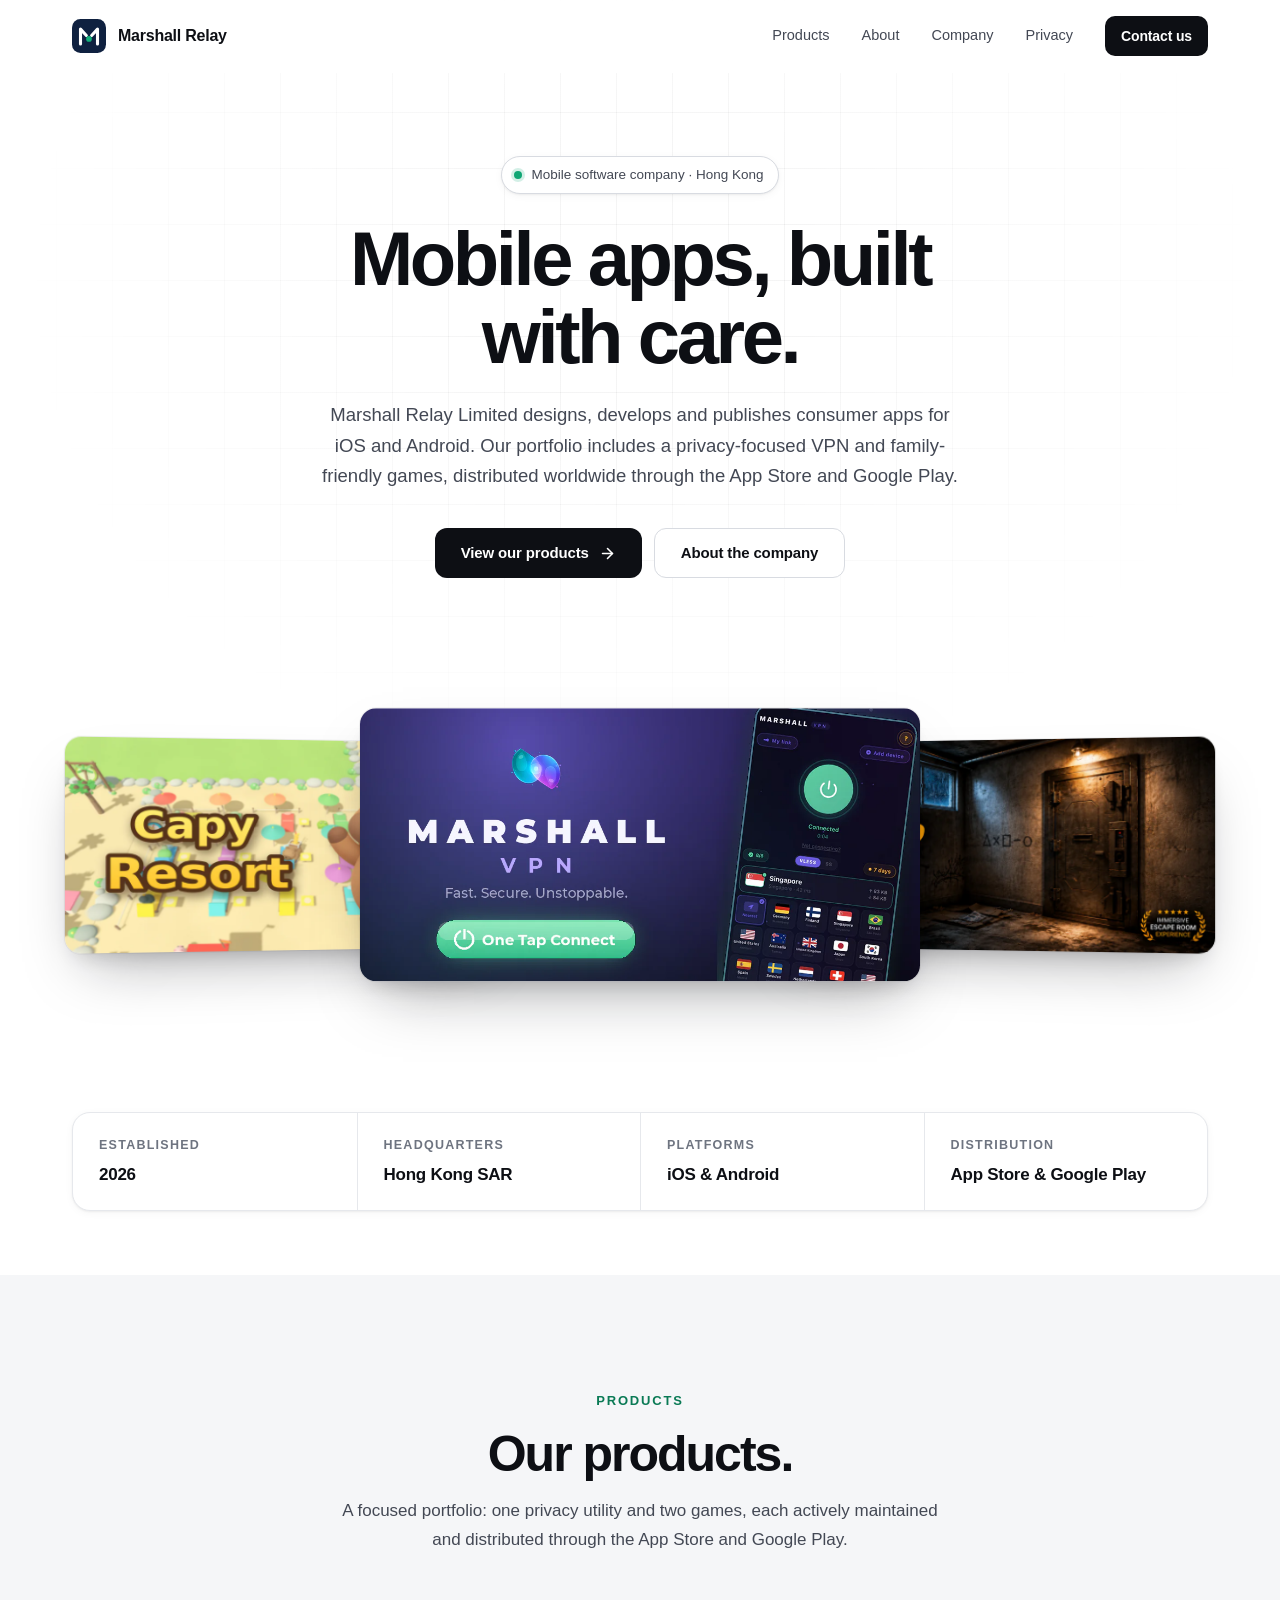
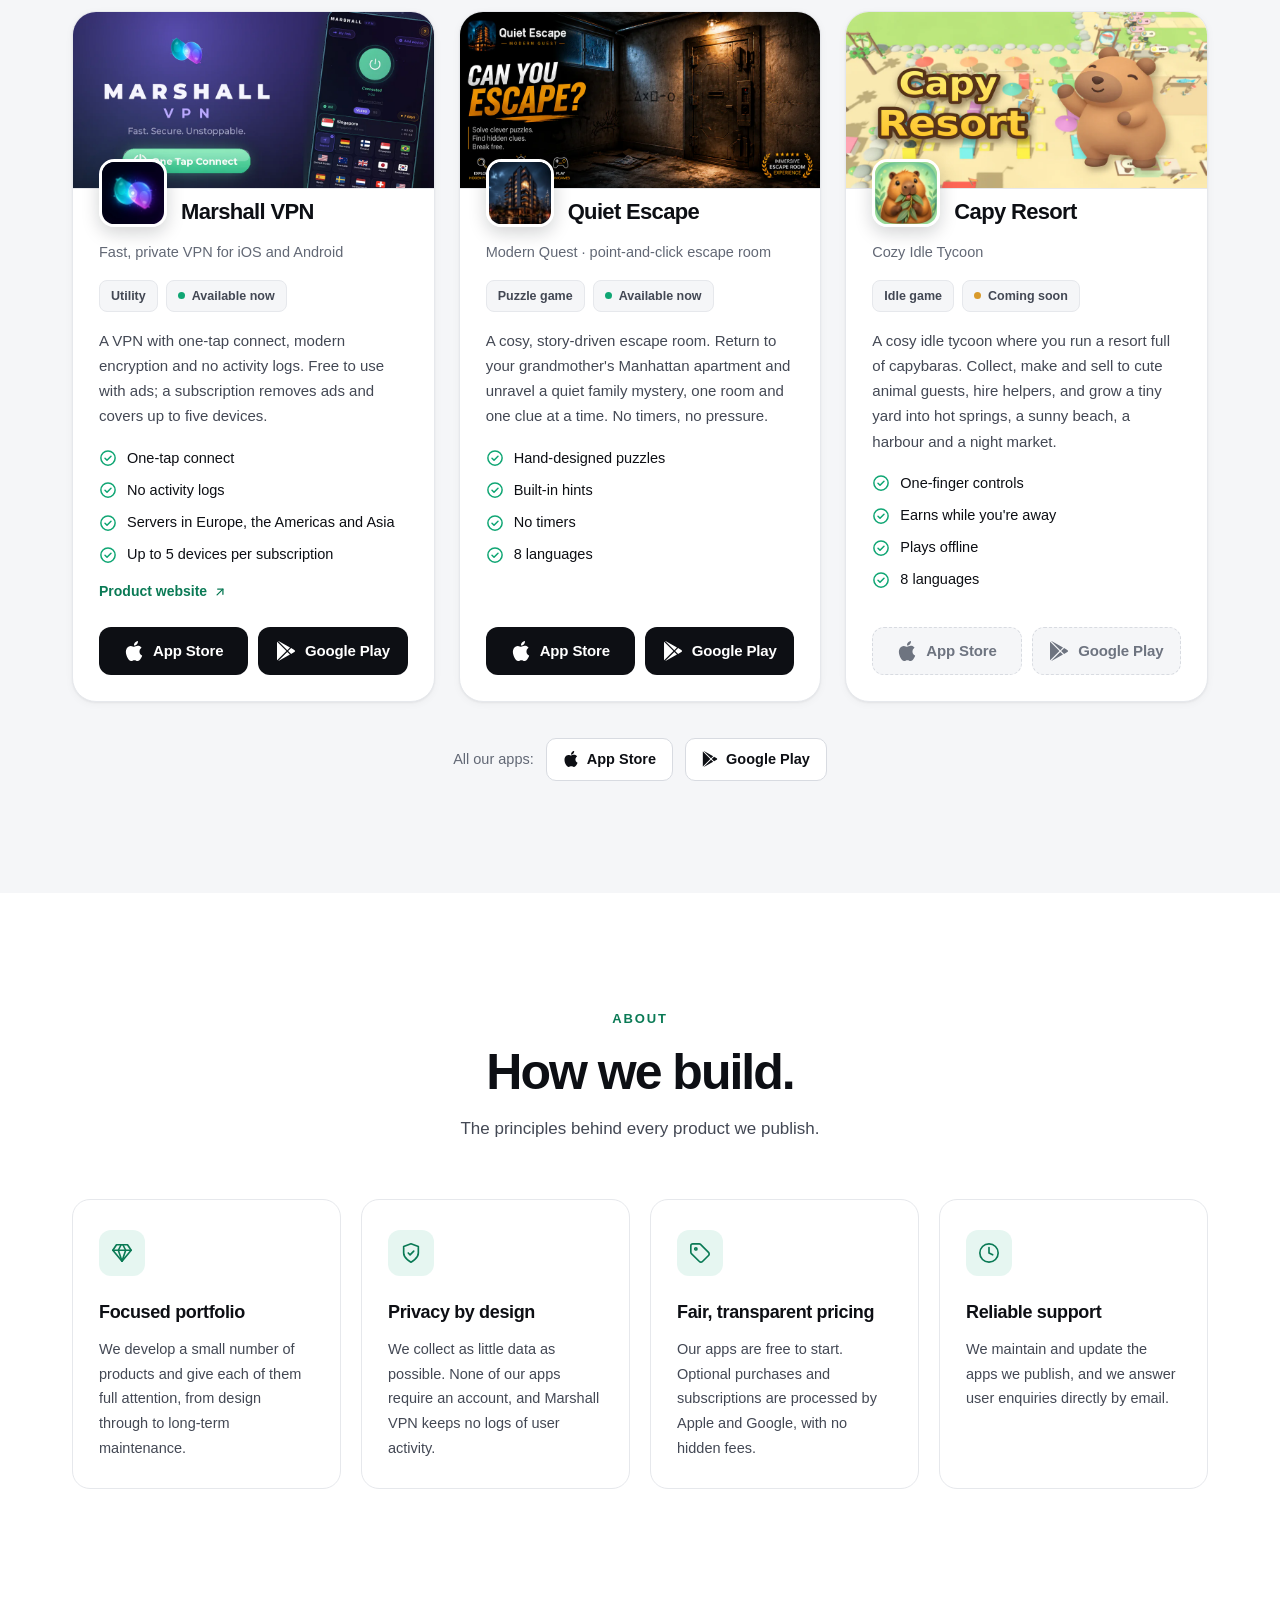
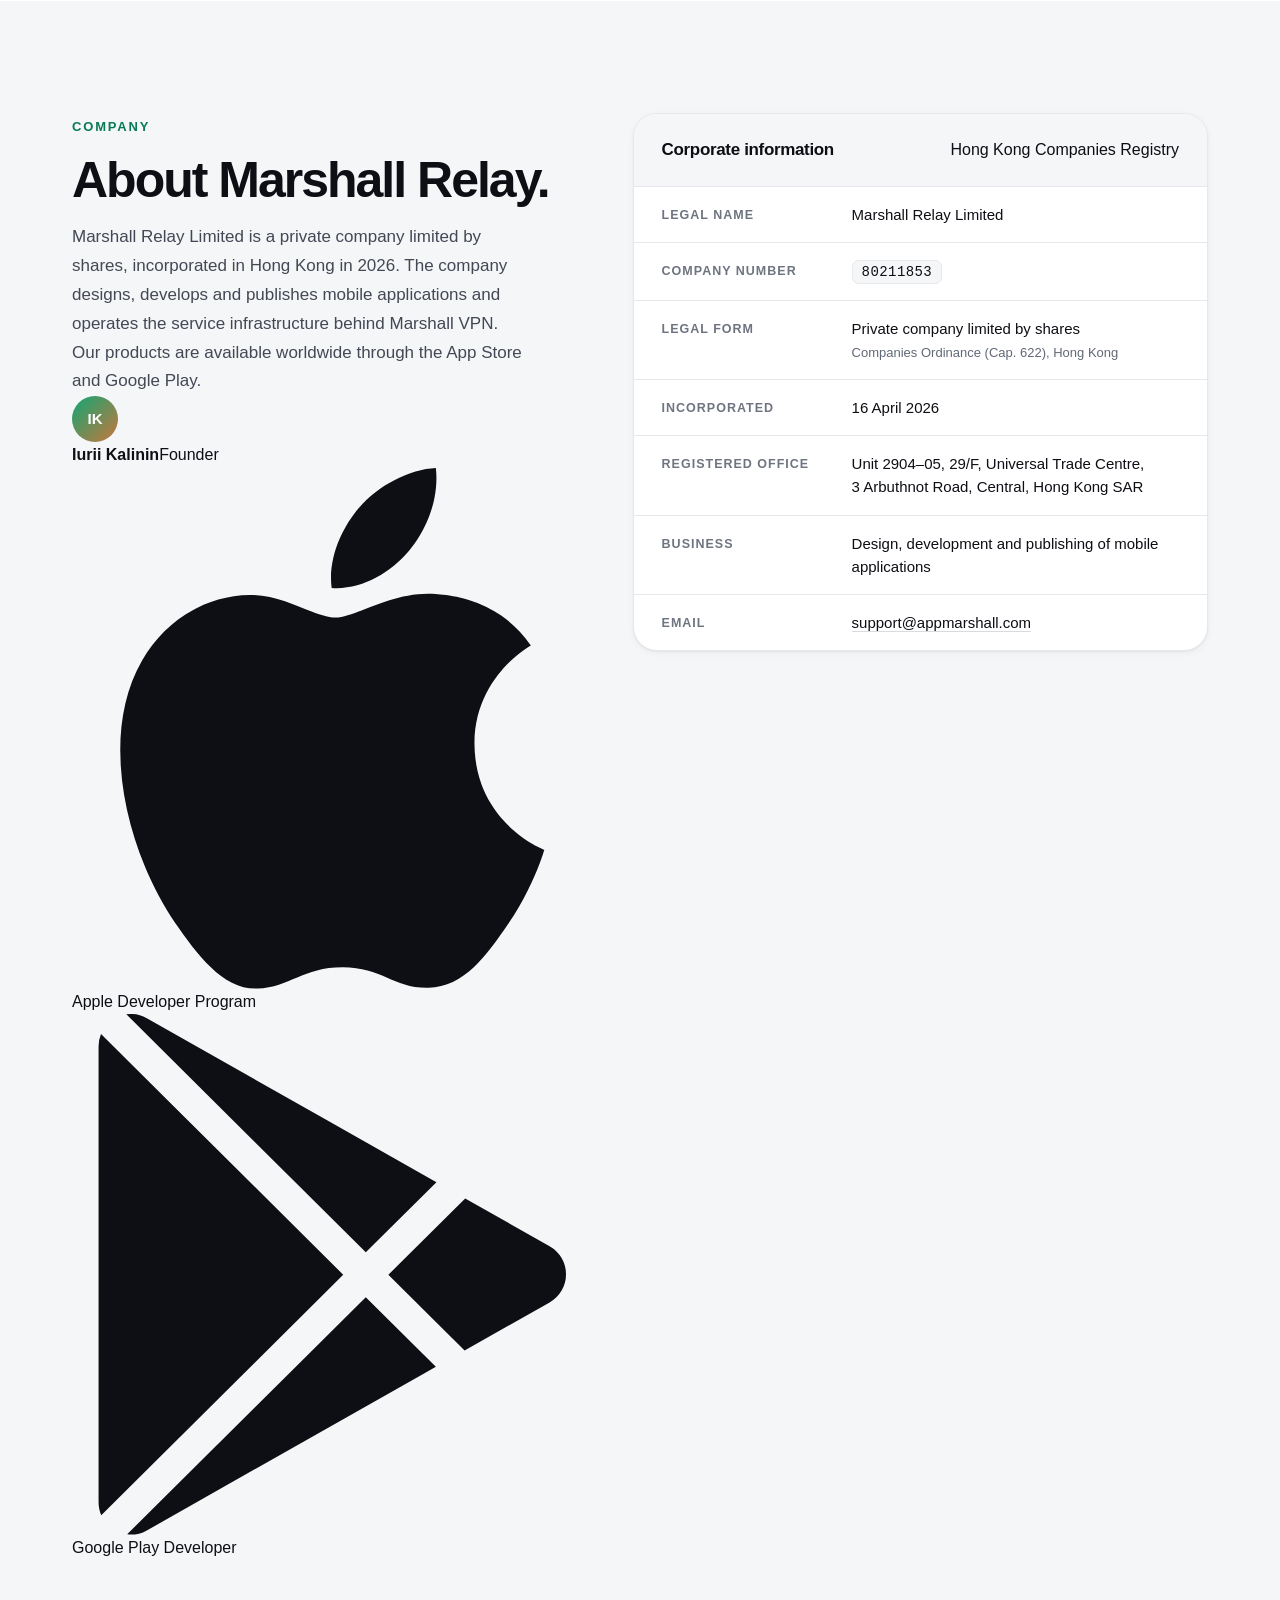
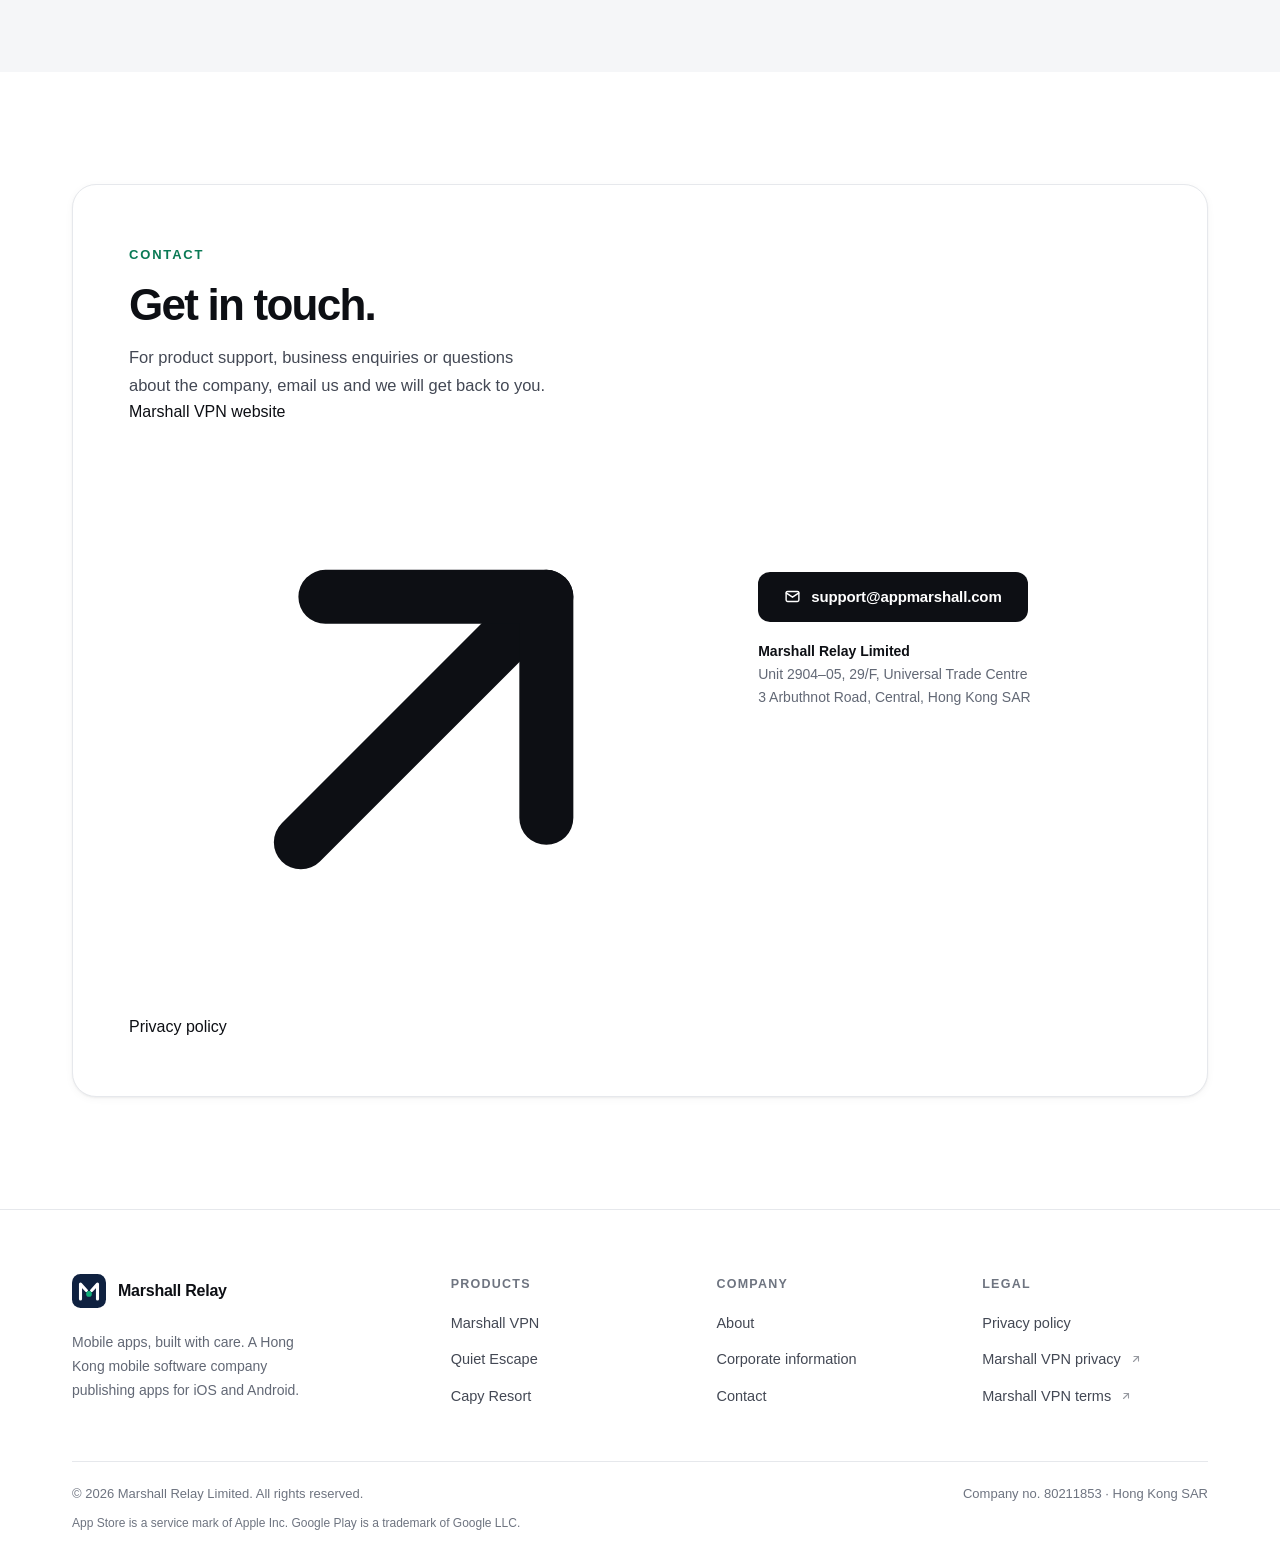
==== commit 143b89c0: "Add files via upload" ====
--- a/index.html
+++ b/index.html
@@ -3,27 +3,25 @@
 <head>
 <meta charset="utf-8">
 <meta name="viewport" content="width=device-width, initial-scale=1">
-<title>Marshall Relay — Independent app studio in Hong Kong</title>
-<meta name="description" content="Marshall Relay Limited is an independent Hong Kong app studio founded by Iurii Kalinin. We build Marshall VPN, Quiet Escape and Capy Resort for iOS and Android.">
+<title>Marshall Relay Limited — Mobile software company, Hong Kong</title>
+<meta name="description" content="Marshall Relay Limited is a Hong Kong-based mobile software company. We design, develop and publish apps for iOS and Android: Marshall VPN, Quiet Escape and Capy Resort.">
 <link rel="canonical" href="https://marshallbe.online/">
 <meta name="theme-color" content="#FFFFFF">
 <meta name="robots" content="index,follow">
 <meta property="og:type" content="website">
 <meta property="og:site_name" content="Marshall Relay">
-<meta property="og:title" content="Marshall Relay — Independent app studio">
-<meta property="og:description" content="A Hong Kong studio building apps for iOS and Android: Marshall VPN, Quiet Escape and Capy Resort.">
+<meta property="og:title" content="Marshall Relay — Mobile apps, built with care.">
+<meta property="og:description" content="A Hong Kong mobile software company publishing apps for iOS and Android: Marshall VPN, Quiet Escape and Capy Resort.">
 <meta property="og:url" content="https://marshallbe.online/">
 <meta property="og:image" content="https://marshallbe.online/assets/og-image.jpg">
 <meta property="og:image:width" content="1200">
 <meta property="og:image:height" content="630">
-<meta property="og:image:alt" content="Marshall Relay — independent app studio. Marshall VPN, Quiet Escape and Capy Resort.">
+<meta property="og:image:alt" content="Marshall Relay — Mobile apps, built with care. Marshall VPN, Quiet Escape and Capy Resort.">
 <meta name="twitter:card" content="summary_large_image">
 <link rel="icon" href="assets/apple-touch-icon.png" type="image/png" sizes="180x180">
 <link rel="icon" href="assets/favicon.svg" type="image/svg+xml">
 <link rel="apple-touch-icon" href="assets/apple-touch-icon.png">
-<link rel="preconnect" href="https://fonts.googleapis.com">
-<link rel="preconnect" href="https://fonts.gstatic.com" crossorigin>
-<link rel="stylesheet" href="https://fonts.googleapis.com/css2?family=Inter:wght@400;500;600;700&display=swap">
+<link rel="preload" href="assets/fonts/inter-latin.woff2" as="font" type="font/woff2" crossorigin>
 <link rel="stylesheet" href="assets/site.css">
 <script>document.documentElement.classList.add('js');setTimeout(function(){if(!window.MR_READY)document.documentElement.classList.remove('js')},2500)</script>
 <script type="application/ld+json">
@@ -34,6 +32,7 @@
   "alternateName": "Marshall Relay",
   "url": "https://marshallbe.online/",
   "logo": "https://marshallbe.online/assets/apple-touch-icon.png",
+  "slogan": "Mobile apps, built with care.",
   "email": "support@appmarshall.com",
   "foundingDate": "2026-04-16",
   "founder": { "@type": "Person", "name": "Iurii Kalinin" },
@@ -60,12 +59,12 @@
   <div class="wrap">
     <div class="nav-in">
       <a class="brand" href="#top" aria-label="Marshall Relay — home">
-        <svg viewBox="0 0 40 40" aria-hidden="true"><rect width="40" height="40" rx="11" fill="#19181C"/><path d="M10 28.5 V13.5 L20 22.5 L30 13.5 V28.5" fill="none" stroke="#FBFAF8" stroke-width="2.6" stroke-linecap="round" stroke-linejoin="round"/><circle cx="10" cy="12" r="2.3" fill="#10A674"/><circle cx="30" cy="12" r="2.3" fill="#C8763C"/></svg>
+        <svg viewBox="0 0 64 64" aria-hidden="true"><rect width="64" height="64" rx="16" fill="#0F2140"/><path d="M16 47V19l11 12" fill="none" stroke="#fff" stroke-width="5.8" stroke-linecap="round" stroke-linejoin="round"/><path d="M48 47V19L37 31" fill="none" stroke="#fff" stroke-width="5.8" stroke-linecap="round" stroke-linejoin="round"/><circle cx="32" cy="37.5" r="5.4" fill="#12B07A"/></svg>
         <span>Marshall Relay</span>
       </a>
       <nav class="nav-links" aria-label="Main">
-        <a href="#apps">Apps</a>
-        <a href="#approach">Approach</a>
+        <a href="#products">Products</a>
+        <a href="#about">About</a>
         <a href="#company">Company</a>
         <a href="privacy/">Privacy</a>
         <a class="btn btn-primary btn-sm" href="#contact">Contact us</a>
@@ -73,8 +72,8 @@
       <button class="menu-btn" id="menu-btn" type="button" aria-expanded="false" aria-controls="mobile-menu"><span class="bars" aria-hidden="true"></span>Menu</button>
     </div>
     <nav class="mobile-menu" id="mobile-menu" aria-label="Mobile">
-      <a href="#apps">Apps</a>
-      <a href="#approach">Approach</a>
+      <a href="#products">Products</a>
+      <a href="#about">About</a>
       <a href="#company">Company</a>
       <a href="privacy/">Privacy policy</a>
       <a class="btn btn-primary" href="#contact">Contact us</a>
@@ -88,11 +87,11 @@
 <section class="hero" id="top">
   <div class="wrap">
     <div class="hero-copy">
-      <span class="pill rv"><i aria-hidden="true"></i>Independent app studio · Hong Kong</span>
-      <h1 class="rv d1">We build a few apps, and we build them <span class="accent">properly.</span></h1>
-      <p class="hero-lead rv d2">Marshall Relay Limited is an independent studio founded and run by Iurii Kalinin. We make a small, deliberate set of products for iOS and Android — and we look after them for the long term.</p>
+      <span class="pill rv"><i aria-hidden="true"></i>Mobile software company · Hong Kong</span>
+      <h1 class="rv d1">Mobile apps, built with care.</h1>
+      <p class="hero-lead rv d2">Marshall Relay Limited designs, develops and publishes consumer apps for iOS and Android. Our portfolio includes a privacy-focused VPN and family-friendly games, distributed worldwide through the App Store and Google Play.</p>
       <div class="hero-actions rv d3">
-        <a class="btn btn-primary" href="#apps">Explore our apps
+        <a class="btn btn-primary" href="#products">View our products
           <svg viewBox="0 0 24 24" fill="none" stroke="currentColor" stroke-width="2.2" stroke-linecap="round" stroke-linejoin="round" aria-hidden="true"><path d="M5 12h14"/><path d="m12 5 7 7-7 7"/></svg>
         </a>
         <a class="btn btn-secondary" href="#company">About the company</a>
@@ -106,21 +105,21 @@
     </div>
 
     <dl class="facts rv">
-      <div><dt>Founded</dt><dd>2026</dd></div>
-      <div><dt>Headquarters</dt><dd>Hong Kong</dd></div>
+      <div><dt>Established</dt><dd>2026</dd></div>
+      <div><dt>Headquarters</dt><dd>Hong Kong SAR</dd></div>
       <div><dt>Platforms</dt><dd>iOS &amp; Android</dd></div>
-      <div><dt>Portfolio</dt><dd>3 apps</dd></div>
+      <div><dt>Distribution</dt><dd>App Store &amp; Google Play</dd></div>
     </dl>
   </div>
 </section>
 
-<!-- APPS -->
-<section class="section section--soft" id="apps">
+<!-- PRODUCTS -->
+<section class="section section--soft" id="products">
   <div class="wrap">
     <div class="head rv">
-      <span class="eyebrow">Our apps</span>
-      <h2>Three products. One standard.</h2>
-      <p>One utility and two games — each built to the same standard and distributed through the App Store and Google Play.</p>
+      <span class="eyebrow">Products</span>
+      <h2>Our products.</h2>
+      <p>A focused portfolio: one privacy utility and two games, each actively maintained and distributed through the App Store and Google Play.</p>
     </div>
 
     <div class="apps">
@@ -131,15 +130,16 @@
             <img class="app-icon" src="assets/marshall-vpn-icon.webp" width="256" height="256" alt="Marshall VPN app icon" loading="lazy" decoding="async">
             <h3 id="t-vpn">Marshall VPN</h3>
           </div>
-          <p class="app-sub">Private, fast connection — in one tap</p>
+          <p class="app-sub">Fast, private VPN for iOS and Android</p>
           <div class="badges"><span class="badge">Utility</span><span class="badge badge--live">Available now</span></div>
-          <p class="app-desc">A privacy-first VPN with one-tap connect and a worldwide network of servers. No activity logs, no complicated setup — a genuinely usable free tier, and an ad-free experience with a subscription.</p>
+          <p class="app-desc">A VPN with one-tap connect, modern encryption and no activity logs. Free to use with ads; a subscription removes ads and covers up to five devices.</p>
           <ul class="checks">
               <li><svg viewBox="0 0 24 24" fill="none" stroke="currentColor" stroke-width="2" stroke-linecap="round" stroke-linejoin="round" aria-hidden="true"><circle cx="12" cy="12" r="9.5"/><path d="m8 12.3 2.7 2.7L16 9.7"/></svg>One-tap connect</li>
-              <li><svg viewBox="0 0 24 24" fill="none" stroke="currentColor" stroke-width="2" stroke-linecap="round" stroke-linejoin="round" aria-hidden="true"><circle cx="12" cy="12" r="9.5"/><path d="m8 12.3 2.7 2.7L16 9.7"/></svg>Global servers</li>
               <li><svg viewBox="0 0 24 24" fill="none" stroke="currentColor" stroke-width="2" stroke-linecap="round" stroke-linejoin="round" aria-hidden="true"><circle cx="12" cy="12" r="9.5"/><path d="m8 12.3 2.7 2.7L16 9.7"/></svg>No activity logs</li>
-              <li><svg viewBox="0 0 24 24" fill="none" stroke="currentColor" stroke-width="2" stroke-linecap="round" stroke-linejoin="round" aria-hidden="true"><circle cx="12" cy="12" r="9.5"/><path d="m8 12.3 2.7 2.7L16 9.7"/></svg>Free tier</li>
+              <li><svg viewBox="0 0 24 24" fill="none" stroke="currentColor" stroke-width="2" stroke-linecap="round" stroke-linejoin="round" aria-hidden="true"><circle cx="12" cy="12" r="9.5"/><path d="m8 12.3 2.7 2.7L16 9.7"/></svg>Servers in Europe, the Americas and Asia</li>
+              <li><svg viewBox="0 0 24 24" fill="none" stroke="currentColor" stroke-width="2" stroke-linecap="round" stroke-linejoin="round" aria-hidden="true"><circle cx="12" cy="12" r="9.5"/><path d="m8 12.3 2.7 2.7L16 9.7"/></svg>Up to 5 devices per subscription</li>
           </ul>
+          <a class="app-link" href="https://appmarshall.com/" target="_blank" rel="noopener">Product website<svg viewBox="0 0 24 24" fill="none" stroke="currentColor" stroke-width="2.2" stroke-linecap="round" stroke-linejoin="round" aria-hidden="true"><path d="M7 17 17 7"/><path d="M8 7h9v9"/></svg></a>
           <div class="app-actions">
               <a class="store" href="https://apps.apple.com/us/app/marshall-vpn/id6761729239" target="_blank" rel="noopener" aria-label="Download Marshall VPN on the App Store">
                 <svg viewBox="0 0 24 24" fill="currentColor" aria-hidden="true"><path d="M12.152 6.896c-.948 0-2.415-1.078-3.96-1.04-2.04.027-3.91 1.183-4.961 3.014-2.117 3.675-.546 9.103 1.519 12.09 1.013 1.454 2.208 3.09 3.792 3.039 1.52-.065 2.09-.987 3.935-.987 1.831 0 2.35.987 3.96.948 1.637-.026 2.676-1.48 3.676-2.948 1.156-1.688 1.636-3.325 1.662-3.415-.039-.013-3.182-1.221-3.22-4.857-.026-3.04 2.48-4.494 2.597-4.559-1.429-2.09-3.623-2.324-4.39-2.376-2-.156-3.675 1.09-4.61 1.09zM15.53 3.83c.843-1.012 1.4-2.427 1.245-3.83-1.207.052-2.662.805-3.532 1.818-.78.896-1.454 2.338-1.273 3.714 1.338.104 2.715-.688 3.559-1.701"/></svg>
@@ -161,9 +161,9 @@
           </div>
           <p class="app-sub">Modern Quest · point-and-click escape room</p>
           <div class="badges"><span class="badge">Puzzle game</span><span class="badge badge--live">Available now</span></div>
-          <p class="app-desc">Return to your grandmother's Manhattan apartment and unravel a gentle family mystery — one clue, one memory at a time. A beautifully crafted point-and-click escape room with no timers and no pressure.</p>
+          <p class="app-desc">A cosy, story-driven escape room. Return to your grandmother's Manhattan apartment and unravel a quiet family mystery, one room and one clue at a time. No timers, no pressure.</p>
           <ul class="checks">
-              <li><svg viewBox="0 0 24 24" fill="none" stroke="currentColor" stroke-width="2" stroke-linecap="round" stroke-linejoin="round" aria-hidden="true"><circle cx="12" cy="12" r="9.5"/><path d="m8 12.3 2.7 2.7L16 9.7"/></svg>5 episodes</li>
+              <li><svg viewBox="0 0 24 24" fill="none" stroke="currentColor" stroke-width="2" stroke-linecap="round" stroke-linejoin="round" aria-hidden="true"><circle cx="12" cy="12" r="9.5"/><path d="m8 12.3 2.7 2.7L16 9.7"/></svg>Hand-designed puzzles</li>
               <li><svg viewBox="0 0 24 24" fill="none" stroke="currentColor" stroke-width="2" stroke-linecap="round" stroke-linejoin="round" aria-hidden="true"><circle cx="12" cy="12" r="9.5"/><path d="m8 12.3 2.7 2.7L16 9.7"/></svg>Built-in hints</li>
               <li><svg viewBox="0 0 24 24" fill="none" stroke="currentColor" stroke-width="2" stroke-linecap="round" stroke-linejoin="round" aria-hidden="true"><circle cx="12" cy="12" r="9.5"/><path d="m8 12.3 2.7 2.7L16 9.7"/></svg>No timers</li>
               <li><svg viewBox="0 0 24 24" fill="none" stroke="currentColor" stroke-width="2" stroke-linecap="round" stroke-linejoin="round" aria-hidden="true"><circle cx="12" cy="12" r="9.5"/><path d="m8 12.3 2.7 2.7L16 9.7"/></svg>8 languages</li>
@@ -189,7 +189,7 @@
           </div>
           <p class="app-sub">Cozy Idle Tycoon</p>
           <div class="badges"><span class="badge">Idle game</span><span class="badge badge--soon">Coming soon</span></div>
-          <p class="app-desc">A cozy idle tycoon where you run a resort full of capybaras. Collect, make and sell to cute animal guests, hire helpers — and grow a tiny yard into hot springs, a sunny beach, a harbor and a night market.</p>
+          <p class="app-desc">A cosy idle tycoon where you run a resort full of capybaras. Collect, make and sell to cute animal guests, hire helpers, and grow a tiny yard into hot springs, a sunny beach, a harbour and a night market.</p>
           <ul class="checks">
               <li><svg viewBox="0 0 24 24" fill="none" stroke="currentColor" stroke-width="2" stroke-linecap="round" stroke-linejoin="round" aria-hidden="true"><circle cx="12" cy="12" r="9.5"/><path d="m8 12.3 2.7 2.7L16 9.7"/></svg>One-finger controls</li>
               <li><svg viewBox="0 0 24 24" fill="none" stroke="currentColor" stroke-width="2" stroke-linecap="round" stroke-linejoin="round" aria-hidden="true"><circle cx="12" cy="12" r="9.5"/><path d="m8 12.3 2.7 2.7L16 9.7"/></svg>Earns while you're away</li>
@@ -214,39 +214,38 @@
       <span>All our apps:</span>
       <a href="https://apps.apple.com/developer/marshall-relay-limited/id1891135384" target="_blank" rel="noopener"><svg viewBox="0 0 24 24" fill="currentColor" aria-hidden="true"><path d="M12.152 6.896c-.948 0-2.415-1.078-3.96-1.04-2.04.027-3.91 1.183-4.961 3.014-2.117 3.675-.546 9.103 1.519 12.09 1.013 1.454 2.208 3.09 3.792 3.039 1.52-.065 2.09-.987 3.935-.987 1.831 0 2.35.987 3.96.948 1.637-.026 2.676-1.48 3.676-2.948 1.156-1.688 1.636-3.325 1.662-3.415-.039-.013-3.182-1.221-3.22-4.857-.026-3.04 2.48-4.494 2.597-4.559-1.429-2.09-3.623-2.324-4.39-2.376-2-.156-3.675 1.09-4.61 1.09zM15.53 3.83c.843-1.012 1.4-2.427 1.245-3.83-1.207.052-2.662.805-3.532 1.818-.78.896-1.454 2.338-1.273 3.714 1.338.104 2.715-.688 3.559-1.701"/></svg>App Store</a>
       <a href="https://play.google.com/store/apps/developer?id=Marshall+Relay+Limited" target="_blank" rel="noopener"><svg viewBox="0 0 24 24" fill="currentColor" aria-hidden="true"><path d="M22.018 13.298l-3.919 2.218-3.515-3.493 3.543-3.521 3.891 2.202a1.49 1.49 0 0 1 0 2.594zM1.337.924a1.486 1.486 0 0 0-.112.568v21.017c0 .217.045.419.124.6l11.155-11.087L1.337.924zm12.207 10.065l3.258-3.238L3.45.195a1.466 1.466 0 0 0-.946-.179l11.04 10.973zm0 2.067l-11 10.933c.298.036.612-.016.906-.183l13.324-7.54-3.23-3.21z"/></svg>Google Play</a>
-      <a href="https://appmarshall.com/" target="_blank" rel="noopener">Marshall VPN website<svg viewBox="0 0 24 24" fill="none" stroke="currentColor" stroke-width="2.2" stroke-linecap="round" stroke-linejoin="round" aria-hidden="true"><path d="M7 17 17 7"/><path d="M8 7h9v9"/></svg></a>
-    </div>
-  </div>
-</section>
-
-<!-- APPROACH -->
-<section class="section" id="approach">
+    </div>
+  </div>
+</section>
+
+<!-- ABOUT / PRINCIPLES -->
+<section class="section" id="about">
   <div class="wrap">
     <div class="head rv">
-      <span class="eyebrow">How we work</span>
-      <h2>A studio with a long view.</h2>
-      <p>These aren't slogans. They're the constraints we hold ourselves to on every release.</p>
+      <span class="eyebrow">About</span>
+      <h2>How we build.</h2>
+      <p>The principles behind every product we publish.</p>
     </div>
     <div class="cards">
       <div class="card rv">
         <div class="card-icon"><svg viewBox="0 0 24 24" fill="none" stroke="currentColor" stroke-width="1.8" stroke-linecap="round" stroke-linejoin="round" aria-hidden="true"><path d="M6 3h12l4 6-10 12L2 9z"/><path d="M2 9h20"/><path d="m12 21-4-12 3-6"/><path d="m12 21 4-12-3-6"/></svg></div>
-        <h3>Few things, done well</h3>
-        <p>We'd rather ship a handful of products we're proud of than dozens we can't stand behind. Focus is the feature.</p>
+        <h3>Focused portfolio</h3>
+        <p>We develop a small number of products and give each of them full attention, from design through to long-term maintenance.</p>
       </div>
       <div class="card rv d1">
         <div class="card-icon"><svg viewBox="0 0 24 24" fill="none" stroke="currentColor" stroke-width="1.8" stroke-linecap="round" stroke-linejoin="round" aria-hidden="true"><path d="M12 22s8-4 8-10V5l-8-3-8 3v7c0 6 8 10 8 10z"/><path d="m9 12 2 2 4-4"/></svg></div>
-        <h3>Privacy by default</h3>
-        <p>We design for data minimisation. Marshall VPN keeps no logs of your activity, and our games never ask you to create an account.</p>
+        <h3>Privacy by design</h3>
+        <p>We collect as little data as possible. None of our apps require an account, and Marshall VPN keeps no logs of user activity.</p>
       </div>
       <div class="card rv d2">
         <div class="card-icon"><svg viewBox="0 0 24 24" fill="none" stroke="currentColor" stroke-width="1.8" stroke-linecap="round" stroke-linejoin="round" aria-hidden="true"><path d="M12.6 2.6A2 2 0 0 0 11.2 2H4a2 2 0 0 0-2 2v7.2a2 2 0 0 0 .6 1.4l8.7 8.7a2.4 2.4 0 0 0 3.4 0l6.6-6.6a2.4 2.4 0 0 0 0-3.4z"/><circle cx="7.5" cy="7.5" r="1.2"/></svg></div>
-        <h3>Honest pricing</h3>
-        <p>Free to start, with simple, optional purchases through the App Store and Google Play. No dark patterns, no hidden fees.</p>
+        <h3>Fair, transparent pricing</h3>
+        <p>Our apps are free to start. Optional purchases and subscriptions are processed by Apple and Google, with no hidden fees.</p>
       </div>
       <div class="card rv d3">
         <div class="card-icon"><svg viewBox="0 0 24 24" fill="none" stroke="currentColor" stroke-width="1.8" stroke-linecap="round" stroke-linejoin="round" aria-hidden="true"><circle cx="12" cy="12" r="10"/><path d="M12 6v6l4 2"/></svg></div>
-        <h3>Here for the long term</h3>
-        <p>We maintain and improve what we ship. Write to us and you reach the person who actually builds the apps.</p>
+        <h3>Reliable support</h3>
+        <p>We maintain and update the apps we publish, and we answer user enquiries directly by email.</p>
       </div>
     </div>
   </div>
@@ -257,40 +256,35 @@
   <div class="wrap">
     <div class="company">
       <div class="split-head rv">
-        <span class="eyebrow">The company</span>
-        <h2>A real, registered company.</h2>
-        <p>Marshall Relay Limited is a private company registered in Hong Kong. Public information from the Companies Registry is listed here for reference and verification.</p>
-        <div class="quote">
-          <blockquote>“Marshall Relay is independently owned and run by its founder. No investors, no board, no growth-at-all-costs — just considered software.”</blockquote>
-          <div class="quote-sign">
-            <span class="avatar" aria-hidden="true">IK</span>
-            <div><b>Iurii Kalinin</b><span>Founder &amp; sole director</span></div>
-          </div>
-        </div>
+        <span class="eyebrow">Company</span>
+        <h2>About Marshall Relay.</h2>
+        <p>Marshall Relay Limited is a private company limited by shares, incorporated in Hong Kong in 2026. The company designs, develops and publishes mobile applications and operates the service infrastructure behind Marshall VPN. Our products are available worldwide through the App Store and Google Play.</p>
+        <div class="leader">
+          <span class="avatar" aria-hidden="true">IK</span>
+          <div><b>Iurii Kalinin</b><span>Founder</span></div>
+        </div>
+        <ul class="partners" aria-label="Distribution platforms">
+          <li><svg viewBox="0 0 24 24" fill="currentColor" aria-hidden="true"><path d="M12.152 6.896c-.948 0-2.415-1.078-3.96-1.04-2.04.027-3.91 1.183-4.961 3.014-2.117 3.675-.546 9.103 1.519 12.09 1.013 1.454 2.208 3.09 3.792 3.039 1.52-.065 2.09-.987 3.935-.987 1.831 0 2.35.987 3.96.948 1.637-.026 2.676-1.48 3.676-2.948 1.156-1.688 1.636-3.325 1.662-3.415-.039-.013-3.182-1.221-3.22-4.857-.026-3.04 2.48-4.494 2.597-4.559-1.429-2.09-3.623-2.324-4.39-2.376-2-.156-3.675 1.09-4.61 1.09zM15.53 3.83c.843-1.012 1.4-2.427 1.245-3.83-1.207.052-2.662.805-3.532 1.818-.78.896-1.454 2.338-1.273 3.714 1.338.104 2.715-.688 3.559-1.701"/></svg>Apple Developer Program</li>
+          <li><svg viewBox="0 0 24 24" fill="currentColor" aria-hidden="true"><path d="M22.018 13.298l-3.919 2.218-3.515-3.493 3.543-3.521 3.891 2.202a1.49 1.49 0 0 1 0 2.594zM1.337.924a1.486 1.486 0 0 0-.112.568v21.017c0 .217.045.419.124.6l11.155-11.087L1.337.924zm12.207 10.065l3.258-3.238L3.45.195a1.466 1.466 0 0 0-.946-.179l11.04 10.973zm0 2.067l-11 10.933c.298.036.612-.016.906-.183l13.324-7.54-3.23-3.21z"/></svg>Google Play Developer</li>
+        </ul>
       </div>
 
       <div class="rv d1">
         <div class="registry">
           <div class="registry-head">
-            <h3>Registered details</h3>
-            <span class="status-pill">Active · in good standing</span>
+            <h3>Corporate information</h3>
+            <span>Hong Kong Companies Registry</span>
           </div>
           <dl>
             <div class="reg-row"><dt>Legal name</dt><dd>Marshall Relay Limited</dd></div>
             <div class="reg-row"><dt>Company number</dt><dd><span class="mono">80211853</span></dd></div>
-            <div class="reg-row"><dt>Legal form</dt><dd>Private company limited by shares<small>Hong Kong Companies Ordinance (Cap. 622)</small></dd></div>
+            <div class="reg-row"><dt>Legal form</dt><dd>Private company limited by shares<small>Companies Ordinance (Cap. 622), Hong Kong</small></dd></div>
             <div class="reg-row"><dt>Incorporated</dt><dd>16 April 2026</dd></div>
-            <div class="reg-row"><dt>Registered office</dt><dd>Unit 2904–05, 29/F, Universal Trade Centre,<br>3 Arbuthnot Road, Central, Hong Kong S.A.R.</dd></div>
-            <div class="reg-row"><dt>Director</dt><dd>Iurii Kalinin</dd></div>
-            <div class="reg-row"><dt>Contact</dt><dd><a href="mailto:support@appmarshall.com">support@appmarshall.com</a></dd></div>
+            <div class="reg-row"><dt>Registered office</dt><dd>Unit 2904–05, 29/F, Universal Trade Centre,<br>3 Arbuthnot Road, Central, Hong Kong SAR</dd></div>
+            <div class="reg-row"><dt>Business</dt><dd>Design, development and publishing of mobile applications</dd></div>
+            <div class="reg-row"><dt>Email</dt><dd><a href="mailto:support@appmarshall.com">support@appmarshall.com</a></dd></div>
           </dl>
         </div>
-        <ul class="chips">
-          <li><svg viewBox="0 0 24 24" fill="none" stroke="currentColor" stroke-width="2.2" stroke-linecap="round" stroke-linejoin="round" aria-hidden="true"><path d="M20 6 9 17l-5-5"/></svg>Annual statutory audit · licensed HK CPA</li>
-          <li><svg viewBox="0 0 24 24" fill="none" stroke="currentColor" stroke-width="2.2" stroke-linecap="round" stroke-linejoin="round" aria-hidden="true"><path d="M20 6 9 17l-5-5"/></svg>Apple Developer Program</li>
-          <li><svg viewBox="0 0 24 24" fill="none" stroke="currentColor" stroke-width="2.2" stroke-linecap="round" stroke-linejoin="round" aria-hidden="true"><path d="M20 6 9 17l-5-5"/></svg>Google Play Developer</li>
-          <li><svg viewBox="0 0 24 24" fill="none" stroke="currentColor" stroke-width="2.2" stroke-linecap="round" stroke-linejoin="round" aria-hidden="true"><path d="M20 6 9 17l-5-5"/></svg>No crypto · no payments · no gambling</li>
-        </ul>
       </div>
     </div>
   </div>
@@ -301,16 +295,20 @@
   <div class="wrap">
     <div class="cta rv">
       <div>
-        <span class="eyebrow">Get in touch</span>
-        <h2>No sales team. Just the people who build the apps.</h2>
-        <p>Questions about a product, a partnership, or the company itself — email reaches us directly.</p>
+        <span class="eyebrow">Contact</span>
+        <h2>Get in touch.</h2>
+        <p>For product support, business enquiries or questions about the company, email us and we will get back to you.</p>
+        <div class="cta-links">
+          <a href="https://appmarshall.com/" target="_blank" rel="noopener">Marshall VPN website<svg viewBox="0 0 24 24" fill="none" stroke="currentColor" stroke-width="2.2" stroke-linecap="round" stroke-linejoin="round" aria-hidden="true"><path d="M7 17 17 7"/><path d="M8 7h9v9"/></svg></a>
+          <a href="privacy/">Privacy policy</a>
+        </div>
       </div>
       <div class="cta-side">
         <a class="btn btn-primary" href="mailto:support@appmarshall.com">
           <svg viewBox="0 0 24 24" fill="none" stroke="currentColor" stroke-width="2" stroke-linecap="round" stroke-linejoin="round" aria-hidden="true"><rect x="3" y="5" width="18" height="14" rx="2"/><path d="m3 7 9 6 9-6"/></svg>
           support@appmarshall.com
         </a>
-        <address><b>Marshall Relay Limited</b>Unit 2904–05, 29/F, Universal Trade Centre<br>3 Arbuthnot Road, Central, Hong Kong S.A.R.</address>
+        <address><b>Marshall Relay Limited</b>Unit 2904–05, 29/F, Universal Trade Centre<br>3 Arbuthnot Road, Central, Hong Kong SAR</address>
       </div>
     </div>
   </div>
@@ -324,13 +322,13 @@
     <div class="footer-grid">
       <div class="footer-about">
         <a class="brand" href="#top" aria-label="Marshall Relay — back to top">
-          <svg viewBox="0 0 40 40" aria-hidden="true"><rect width="40" height="40" rx="11" fill="#19181C"/><path d="M10 28.5 V13.5 L20 22.5 L30 13.5 V28.5" fill="none" stroke="#FBFAF8" stroke-width="2.6" stroke-linecap="round" stroke-linejoin="round"/><circle cx="10" cy="12" r="2.3" fill="#10A674"/><circle cx="30" cy="12" r="2.3" fill="#C8763C"/></svg>
+          <svg viewBox="0 0 64 64" aria-hidden="true"><rect width="64" height="64" rx="16" fill="#0F2140"/><path d="M16 47V19l11 12" fill="none" stroke="#fff" stroke-width="5.8" stroke-linecap="round" stroke-linejoin="round"/><path d="M48 47V19L37 31" fill="none" stroke="#fff" stroke-width="5.8" stroke-linecap="round" stroke-linejoin="round"/><circle cx="32" cy="37.5" r="5.4" fill="#12B07A"/></svg>
           <span>Marshall Relay</span>
         </a>
-        <p>An independent app studio building a small, deliberate set of apps for iOS and Android. Hong Kong S.A.R.</p>
-      </div>
-      <nav aria-label="Apps">
-        <h2>Apps</h2>
+        <p>Mobile apps, built with care. A Hong Kong mobile software company publishing apps for iOS and Android.</p>
+      </div>
+      <nav aria-label="Products">
+        <h2>Products</h2>
         <ul>
           <li><a href="#marshall-vpn">Marshall VPN</a></li>
           <li><a href="#quiet-escape">Quiet Escape</a></li>
@@ -340,8 +338,8 @@
       <nav aria-label="Company">
         <h2>Company</h2>
         <ul>
-          <li><a href="#approach">Approach</a></li>
-          <li><a href="#company">Registered details</a></li>
+          <li><a href="#about">About</a></li>
+          <li><a href="#company">Corporate information</a></li>
           <li><a href="#contact">Contact</a></li>
         </ul>
       </nav>
@@ -349,6 +347,8 @@
         <h2>Legal</h2>
         <ul>
           <li><a href="privacy/">Privacy policy</a></li>
+          <li><a href="https://appmarshall.com/privacy/" target="_blank" rel="noopener">Marshall VPN privacy
+            <svg viewBox="0 0 24 24" fill="none" stroke="currentColor" stroke-width="2.2" stroke-linecap="round" stroke-linejoin="round" aria-hidden="true"><path d="M7 17 17 7"/><path d="M8 7h9v9"/></svg></a></li>
           <li><a href="https://appmarshall.com/terms/" target="_blank" rel="noopener">Marshall VPN terms
             <svg viewBox="0 0 24 24" fill="none" stroke="currentColor" stroke-width="2.2" stroke-linecap="round" stroke-linejoin="round" aria-hidden="true"><path d="M7 17 17 7"/><path d="M8 7h9v9"/></svg></a></li>
         </ul>
@@ -356,7 +356,7 @@
     </div>
     <div class="footer-bottom">
       <span>© <span data-year>2026</span> Marshall Relay Limited. All rights reserved.</span>
-      <span>Company no. 80211853 · Hong Kong S.A.R.</span>
+      <span>Company no. 80211853 · Hong Kong SAR</span>
     </div>
     <p class="footer-legal">App Store is a service mark of Apple Inc. Google Play is a trademark of Google LLC.</p>
   </div>
--- a/assets/site.css
+++ b/assets/site.css
@@ -0,0 +1,292 @@
+/* Marshall Relay — shared site styles (home + privacy) */
+
+*,*::before,*::after{box-sizing:border-box;margin:0;padding:0}
+
+:root{
+  color-scheme:light;
+  --bg:#FFFFFF;
+  --bg-soft:#F5F6F8;
+  --ink:#0D0F14;
+  --ink-2:#434854;
+  --muted:#626875;
+  --faint:#6E7480;
+  --line:#E6E8EC;
+  --line-2:#D8DBE1;
+  --accent:#0A7A55;
+  --accent-bright:#10A674;
+  --warm:#C8763C;
+
+  --r-xl:24px;--r-lg:18px;--r-md:14px;--r-sm:10px;
+  --maxw:1200px;
+  --gutter:32px;
+  --nav-h:72px;
+  --shadow-sm:0 1px 2px rgba(13,15,20,.05),0 2px 8px rgba(13,15,20,.04);
+  --shadow-md:0 1px 2px rgba(13,15,20,.05),0 12px 32px rgba(13,15,20,.08);
+  --ease:cubic-bezier(.16,1,.3,1);
+  --sans:'Inter',-apple-system,BlinkMacSystemFont,'Segoe UI',Roboto,'Helvetica Neue',Arial,sans-serif;
+  --mono:ui-monospace,'SFMono-Regular',Menlo,Consolas,monospace;
+}
+@media (max-width:640px){:root{--gutter:20px;--nav-h:64px}}
+
+html{-webkit-text-size-adjust:100%;text-size-adjust:100%;scroll-behavior:smooth;scroll-padding-top:calc(var(--nav-h) + 16px);background:var(--bg)}
+body{background:var(--bg);color:var(--ink);font-family:var(--sans);font-size:16px;line-height:1.6;-webkit-font-smoothing:antialiased;-moz-osx-font-smoothing:grayscale;overflow-x:clip}
+img,svg{display:block;max-width:100%}
+a{color:inherit;text-decoration:none}
+button{font:inherit;color:inherit;background:none;border:0;cursor:pointer}
+ul,ol{list-style:none}
+:focus-visible{outline:2px solid var(--ink);outline-offset:3px;border-radius:8px}
+::selection{background:rgba(16,166,116,.2)}
+
+.wrap{max-width:var(--maxw);margin:0 auto;padding:0 var(--gutter)}
+.sr-only{position:absolute;width:1px;height:1px;padding:0;margin:-1px;overflow:hidden;clip:rect(0,0,0,0);white-space:nowrap;border:0}
+.skip-link{position:absolute;left:16px;top:-80px;z-index:200;background:var(--ink);color:#fff;font-size:14px;font-weight:600;padding:10px 16px;border-radius:10px}
+.skip-link:focus{top:14px}
+.accent{color:var(--accent)}
+
+/* ── Eyebrow ─────────────────────────────────── */
+.eyebrow{display:inline-block;font-size:13px;font-weight:600;letter-spacing:.14em;text-transform:uppercase;color:var(--accent)}
+
+/* ── Buttons ─────────────────────────────────── */
+.btn{display:inline-flex;align-items:center;justify-content:center;gap:10px;min-height:50px;padding:0 26px;border-radius:12px;font-size:15px;font-weight:600;letter-spacing:-.01em;white-space:nowrap;transition:transform .3s var(--ease),background-color .2s,border-color .2s,box-shadow .3s var(--ease),color .2s}
+.btn svg{width:17px;height:17px;flex:none}
+.btn-primary{background:var(--ink);color:#fff}
+.btn-primary:hover{background:#000;transform:translateY(-1px);box-shadow:0 10px 24px rgba(13,15,20,.18)}
+.btn-secondary{background:#fff;border:1px solid var(--line-2);color:var(--ink)}
+.btn-secondary:hover{border-color:var(--ink)}
+.btn-sm{min-height:40px;padding:0 16px;font-size:14px;border-radius:10px}
+
+/* ── Navigation ──────────────────────────────── */
+.nav{position:fixed;inset:0 0 auto;z-index:100;background:rgba(255,255,255,.86);-webkit-backdrop-filter:saturate(1.8) blur(16px);backdrop-filter:saturate(1.8) blur(16px);border-bottom:1px solid transparent;transition:border-color .3s,box-shadow .3s}
+.nav.is-scrolled,.nav.menu-open{border-bottom-color:var(--line);box-shadow:0 1px 12px rgba(13,15,20,.04)}
+.nav-in{position:relative;display:flex;align-items:center;justify-content:space-between;gap:24px;height:var(--nav-h)}
+.brand{display:inline-flex;align-items:center;gap:12px;font-size:16px;font-weight:700;letter-spacing:-.015em;color:var(--ink)}
+.brand svg{width:34px;height:34px;flex:none}
+.nav-links{display:flex;align-items:center;gap:32px}
+.nav-links a:not(.btn){font-size:14.5px;font-weight:500;color:var(--ink-2);transition:color .2s}
+.nav-links a:not(.btn):hover{color:var(--ink)}
+.menu-btn{display:none;align-items:center;gap:9px;min-height:40px;padding:0 14px;border:1px solid var(--line-2);border-radius:10px;font-size:14px;font-weight:600;background:#fff}
+.menu-btn .bars{position:relative;width:14px;height:10px}
+.menu-btn .bars::before,.menu-btn .bars::after{content:'';position:absolute;left:0;right:0;height:1.6px;border-radius:2px;background:currentColor;transition:transform .3s var(--ease),top .3s var(--ease)}
+.menu-btn .bars::before{top:1px}
+.menu-btn .bars::after{top:7px}
+.menu-open .menu-btn .bars::before{top:4px;transform:rotate(45deg)}
+.menu-open .menu-btn .bars::after{top:4px;transform:rotate(-45deg)}
+.mobile-menu{display:none;padding:4px 0 20px}
+.mobile-menu a:not(.btn){display:block;padding:15px 2px;border-bottom:1px solid var(--line);font-size:17px;font-weight:500}
+.mobile-menu .btn{margin-top:16px;width:100%}
+@media (max-width:880px){
+  .nav-links{display:none}
+  .menu-btn{display:inline-flex}
+  .menu-open .mobile-menu{display:block}
+}
+
+/* ── Reveal on scroll (only while JS runs) ───── */
+.js .rv{opacity:0;transform:translateY(20px);transition:opacity .8s var(--ease),transform .8s var(--ease)}
+.js .rv.in{opacity:1;transform:none}
+.js .d1{transition-delay:.08s}.js .d2{transition-delay:.16s}.js .d3{transition-delay:.24s}
+
+/* ── Hero ────────────────────────────────────── */
+.hero{position:relative;padding:calc(var(--nav-h) + 84px) 0 64px;overflow:hidden;isolation:isolate}
+.hero::before{content:'';position:absolute;inset:0;z-index:-1;background-image:
+  linear-gradient(rgba(13,15,20,.045) 1px,transparent 1px),
+  linear-gradient(90deg,rgba(13,15,20,.045) 1px,transparent 1px);
+  background-size:56px 56px;
+  -webkit-mask-image:radial-gradient(ellipse 65% 55% at 50% 22%,#000 20%,transparent 75%);
+  mask-image:radial-gradient(ellipse 65% 55% at 50% 22%,#000 20%,transparent 75%)}
+.hero-copy{text-align:center;display:flex;flex-direction:column;align-items:center}
+.pill{display:inline-flex;align-items:center;gap:10px;padding:7px 15px 7px 12px;border:1px solid var(--line-2);border-radius:999px;background:#fff;font-size:13.5px;font-weight:500;color:var(--ink-2);box-shadow:var(--shadow-sm)}
+.pill i{width:8px;height:8px;border-radius:50%;background:var(--accent-bright);box-shadow:0 0 0 3px rgba(16,166,116,.18);flex:none}
+.hero h1{margin-top:26px;font-size:clamp(40px,6vw,76px);font-weight:700;line-height:1.03;letter-spacing:-.045em;max-width:16ch}
+.hero-lead{margin-top:24px;max-width:640px;font-size:clamp(16.5px,1.45vw,19px);line-height:1.65;color:var(--ink-2)}
+.hero-actions{margin-top:36px;display:flex;flex-wrap:wrap;justify-content:center;gap:12px}
+
+/* banner showcase */
+.showcase{position:relative;margin:72px auto 0;max-width:1120px;aspect-ratio:1120/390;perspective:1800px}
+.shot{position:absolute;top:50%;left:50%;aspect-ratio:1024/500;border-radius:16px;overflow:hidden;background:var(--bg-soft);box-shadow:0 0 0 1px rgba(13,15,20,.06),0 30px 60px -22px rgba(13,15,20,.35),0 12px 24px -12px rgba(13,15,20,.2)}
+.shot img{width:100%;height:100%;object-fit:cover}
+.shot--main{width:50%;z-index:3;transform:translate(-50%,-50%)}
+.shot--left,.shot--right{width:40%;z-index:1}
+.shot--left{transform:translate(-50%,-50%) translateX(-78%) rotateY(16deg) scale(.96)}
+.shot--right{transform:translate(-50%,-50%) translateX(78%) rotateY(-16deg) scale(.96)}
+
+.facts{margin-top:72px;display:grid;grid-template-columns:repeat(4,minmax(0,1fr));border:1px solid var(--line);border-radius:var(--r-lg);background:#fff;box-shadow:var(--shadow-sm)}
+.facts div{padding:22px 26px;border-left:1px solid var(--line)}
+.facts div:first-child{border-left:0}
+.facts dt{font-size:12.5px;font-weight:600;letter-spacing:.1em;text-transform:uppercase;color:var(--faint)}
+.facts dd{margin-top:6px;font-size:17px;font-weight:600;letter-spacing:-.015em}
+
+@media (max-width:760px){
+  .hero{padding-top:calc(var(--nav-h) + 48px);padding-bottom:40px}
+  .hero-actions{width:100%}
+  .hero-actions .btn{flex:1 1 100%}
+  .showcase{aspect-ratio:auto;perspective:none;display:grid;grid-template-columns:1fr 1fr;gap:12px;margin-top:48px}
+  .shot{position:relative;top:auto;left:auto;width:auto;transform:none;border-radius:12px}
+  .shot--main{grid-column:1/-1;order:-1}
+  .shot--left,.shot--right{width:auto;transform:none}
+  .facts{grid-template-columns:repeat(2,minmax(0,1fr));margin-top:44px}
+  .facts div{padding:16px 18px}
+  .facts div:nth-child(3){border-left:0}
+  .facts div:nth-child(n+3){border-top:1px solid var(--line)}
+}
+
+/* ── Sections ────────────────────────────────── */
+.section{position:relative;padding:112px 0}
+.section--soft{background:var(--bg-soft)}
+.head{max-width:760px;margin:0 auto 56px;text-align:center}
+.head h2,.split-head h2{margin-top:14px;font-size:clamp(32px,4vw,50px);font-weight:700;line-height:1.08;letter-spacing:-.04em}
+.head p{margin:16px auto 0;max-width:600px;font-size:17px;line-height:1.7;color:var(--ink-2)}
+@media (max-width:640px){.section{padding:80px 0}.head{margin-bottom:40px}}
+
+/* ── Apps grid ───────────────────────────────── */
+.apps{display:grid;grid-template-columns:repeat(3,minmax(0,1fr));gap:24px;align-items:stretch}
+.app{display:flex;flex-direction:column;background:#fff;border:1px solid var(--line);border-radius:var(--r-xl);overflow:hidden;box-shadow:var(--shadow-sm);transition:box-shadow .35s var(--ease),transform .35s var(--ease),border-color .3s;scroll-margin-top:calc(var(--nav-h) + 20px)}
+.app:hover{transform:translateY(-4px);box-shadow:var(--shadow-md);border-color:var(--line-2)}
+.app-media{position:relative;aspect-ratio:1024/500;background:var(--bg-soft);border-bottom:1px solid var(--line)}
+.app-media img{width:100%;height:100%;object-fit:cover}
+.app-body{position:relative;display:flex;flex-direction:column;flex:1;padding:0 26px 26px}
+.app-head{display:flex;align-items:flex-end;gap:14px;margin-top:-30px}
+.app-icon{width:68px;height:68px;border-radius:22.5%;flex:none;border:3px solid #fff;box-shadow:0 6px 18px rgba(13,15,20,.18)}
+.app-head h3{font-size:22px;font-weight:700;letter-spacing:-.03em;line-height:1.15;padding-bottom:2px}
+.app-sub{margin-top:14px;font-size:14.5px;font-weight:500;color:var(--muted)}
+.badges{display:flex;flex-wrap:wrap;gap:8px;margin-top:16px}
+.badge{display:inline-flex;align-items:center;gap:7px;padding:5px 11px;border-radius:8px;background:var(--bg-soft);border:1px solid var(--line);font-size:12.5px;font-weight:600;color:var(--ink-2)}
+.badge--live::before,.badge--soon::before{content:'';width:7px;height:7px;border-radius:50%;background:var(--accent-bright)}
+.badge--soon::before{background:#D99A2B}
+.app-desc{margin-top:16px;font-size:15px;line-height:1.68;color:var(--ink-2)}
+.checks{display:grid;gap:9px;margin-top:18px}
+.checks li{display:flex;align-items:center;gap:10px;font-size:14.5px;font-weight:500}
+.checks svg{width:18px;height:18px;flex:none;color:var(--accent-bright)}
+.app-actions{margin-top:auto;padding-top:24px;display:grid;grid-template-columns:1fr 1fr;gap:10px}
+.store{display:inline-flex;align-items:center;justify-content:center;gap:9px;min-height:48px;padding:0 12px;border-radius:12px;background:var(--ink);color:#fff;transition:background-color .2s,transform .3s var(--ease)}
+.store:hover{background:#000;transform:translateY(-1px)}
+.store svg{width:20px;height:20px;flex:none}
+.store-label{font-size:15px;font-weight:600;letter-spacing:-.01em;white-space:nowrap}
+.store--soon{background:var(--bg-soft);color:var(--faint);border:1px dashed var(--line-2);cursor:default}
+.store--soon:hover{background:var(--bg-soft);transform:none}
+.app-link{display:inline-flex;align-items:center;gap:6px;margin-top:14px;font-size:14px;font-weight:600;color:var(--accent)}
+.app-link svg{width:14px;height:14px;transition:transform .3s var(--ease)}
+.app-link:hover svg{transform:translate(2px,-2px)}
+.app-link--none{visibility:hidden}
+
+.all-apps{margin-top:36px;display:flex;flex-wrap:wrap;justify-content:center;align-items:center;gap:10px 12px;font-size:14.5px;color:var(--muted)}
+.all-apps a{display:inline-flex;align-items:center;gap:8px;padding:9px 16px;border-radius:10px;border:1px solid var(--line-2);background:#fff;font-weight:600;color:var(--ink);transition:border-color .2s}
+.all-apps a:hover{border-color:var(--ink)}
+.all-apps svg{width:16px;height:16px}
+
+@media (max-width:1040px){.apps{grid-template-columns:repeat(2,minmax(0,1fr))}.apps .app:last-child{grid-column:1/-1;max-width:calc(50% - 12px);justify-self:center;width:100%}}
+@media (max-width:700px){.apps{grid-template-columns:1fr}.apps .app:last-child{grid-column:auto;max-width:none}}
+
+/* ── Approach ────────────────────────────────── */
+.cards{display:grid;grid-template-columns:repeat(4,minmax(0,1fr));gap:20px}
+.card{padding:30px 26px 28px;border-radius:var(--r-lg);background:#fff;border:1px solid var(--line)}
+.card-icon{width:46px;height:46px;border-radius:12px;display:flex;align-items:center;justify-content:center;background:rgba(16,166,116,.1);color:var(--accent)}
+.card-icon svg{width:22px;height:22px}
+.card h3{margin-top:22px;font-size:18px;font-weight:600;letter-spacing:-.02em}
+.card p{margin-top:10px;font-size:14.5px;line-height:1.7;color:var(--ink-2)}
+@media (max-width:980px){.cards{grid-template-columns:repeat(2,minmax(0,1fr))}}
+@media (max-width:560px){.cards{grid-template-columns:1fr}}
+
+/* ── Company ─────────────────────────────────── */
+.company{display:grid;grid-template-columns:minmax(0,.95fr) minmax(0,1.05fr);gap:40px;align-items:start}
+.split-head p{margin-top:16px;font-size:17px;line-height:1.7;color:var(--ink-2);max-width:48ch}
+.quote{margin-top:30px;padding:30px 30px 28px;border-radius:var(--r-lg);background:var(--ink);color:#fff}
+.quote blockquote{font-size:19px;font-weight:500;line-height:1.55;letter-spacing:-.015em}
+.quote-sign{margin-top:22px;display:flex;align-items:center;gap:14px}
+.avatar{width:46px;height:46px;border-radius:50%;flex:none;display:flex;align-items:center;justify-content:center;background:linear-gradient(135deg,var(--accent-bright),var(--warm));font-size:15px;font-weight:700;color:#fff}
+.quote-sign b{display:block;font-size:15.5px;font-weight:600}
+.quote-sign span{font-size:13.5px;color:rgba(255,255,255,.65)}
+
+.registry{border:1px solid var(--line);border-radius:var(--r-xl);background:#fff;overflow:hidden;box-shadow:var(--shadow-sm)}
+.registry-head{display:flex;flex-wrap:wrap;align-items:center;justify-content:space-between;gap:10px 14px;padding:22px 28px;border-bottom:1px solid var(--line);background:var(--bg-soft)}
+.registry-head h3{font-size:17px;font-weight:600;letter-spacing:-.02em;white-space:nowrap}
+.status-pill{display:inline-flex;align-items:center;gap:8px;padding:5px 11px;border-radius:8px;background:rgba(16,166,116,.1);font-size:12.5px;font-weight:600;color:var(--accent);white-space:nowrap}
+.status-pill::before{content:'';width:7px;height:7px;border-radius:50%;background:var(--accent-bright)}
+.reg-row{display:grid;grid-template-columns:170px minmax(0,1fr);gap:20px;padding:16px 28px;border-bottom:1px solid var(--line)}
+.reg-row:last-child{border-bottom:0}
+.reg-row dt{padding-top:2px;font-size:12.5px;font-weight:600;letter-spacing:.08em;text-transform:uppercase;color:var(--faint)}
+.reg-row dd{font-size:15px;font-weight:500;line-height:1.55}
+.reg-row dd small{display:block;margin-top:3px;font-size:13px;font-weight:400;color:var(--muted)}
+.reg-row dd a{border-bottom:1px solid var(--line-2);transition:border-color .2s}
+.reg-row dd a:hover{border-color:var(--ink)}
+.mono{font-family:var(--mono);font-size:14px;padding:3px 9px;border-radius:7px;background:var(--bg-soft);border:1px solid var(--line);letter-spacing:.03em}
+.chips{margin-top:28px;display:flex;flex-wrap:wrap;gap:10px}
+.chips li{display:inline-flex;align-items:center;gap:9px;padding:9px 15px;border-radius:10px;border:1px solid var(--line);background:#fff;font-size:13.5px;color:var(--ink-2)}
+.chips svg{width:15px;height:15px;color:var(--accent-bright)}
+@media (max-width:980px){.company{grid-template-columns:1fr}}
+@media (max-width:640px){
+  .quote{padding:24px 22px}
+  .quote blockquote{font-size:17.5px}
+  .registry-head{padding:18px 20px}
+  .reg-row{grid-template-columns:1fr;gap:4px;padding:14px 20px}
+}
+
+/* ── Contact ─────────────────────────────────── */
+.cta{display:grid;grid-template-columns:minmax(0,1.2fr) minmax(0,.8fr);gap:40px;align-items:center;padding:56px 56px;border-radius:var(--r-xl);background:#fff;border:1px solid var(--line);box-shadow:var(--shadow-sm)}
+.cta h2{margin-top:14px;font-size:clamp(30px,3.5vw,44px);font-weight:700;line-height:1.1;letter-spacing:-.04em;max-width:18ch}
+.cta p{margin-top:14px;max-width:46ch;font-size:16.5px;line-height:1.7;color:var(--ink-2)}
+.cta-side{display:flex;flex-direction:column;align-items:flex-start;gap:18px}
+.cta-side address{font-style:normal;font-size:14px;line-height:1.65;color:var(--muted)}
+.cta-side address b{display:block;color:var(--ink);font-weight:600}
+@media (max-width:880px){.cta{grid-template-columns:1fr;gap:26px;padding:40px 32px}}
+@media (max-width:640px){.cta{padding:32px 22px}.cta-side .btn{width:100%}}
+
+/* ── Footer ──────────────────────────────────── */
+.footer{border-top:1px solid var(--line);padding:64px 0 34px;background:#fff}
+.footer-grid{display:grid;grid-template-columns:minmax(0,1.5fr) repeat(3,minmax(0,1fr));gap:40px}
+.footer-about p{margin-top:16px;max-width:32ch;font-size:14px;line-height:1.7;color:var(--muted)}
+.footer h2{margin-bottom:16px;font-size:12.5px;font-weight:600;letter-spacing:.1em;text-transform:uppercase;color:var(--faint)}
+.footer ul{display:grid;gap:11px}
+.footer ul a{font-size:14.5px;color:var(--ink-2);transition:color .2s}
+.footer ul a:hover{color:var(--ink)}
+.footer ul svg{display:inline-block;width:12px;height:12px;margin-left:5px;vertical-align:-1px;opacity:.55}
+.footer-bottom{margin-top:52px;padding-top:22px;border-top:1px solid var(--line);display:flex;justify-content:space-between;flex-wrap:wrap;gap:8px 32px;font-size:13px;color:var(--faint)}
+.footer-legal{margin-top:10px;font-size:12px;line-height:1.6;color:var(--faint)}
+@media (max-width:880px){.footer-grid{grid-template-columns:repeat(3,minmax(0,1fr))}.footer-about{grid-column:1/-1}}
+@media (max-width:520px){.footer-grid{grid-template-columns:repeat(2,minmax(0,1fr));gap:32px 20px}}
+
+/* ── Legal document (privacy) ────────────────── */
+.doc-hero{padding:calc(var(--nav-h) + 64px) 0 44px;background:var(--bg-soft);border-bottom:1px solid var(--line)}
+.doc-hero .wrap,.doc .wrap{max-width:860px}
+.doc-hero h1{margin-top:14px;font-size:clamp(38px,5vw,58px);font-weight:700;line-height:1.05;letter-spacing:-.045em}
+.doc-lead{margin-top:18px;max-width:64ch;font-size:18px;line-height:1.7;color:var(--ink-2)}
+.doc-meta{margin-top:28px;display:flex;flex-wrap:wrap;gap:10px 28px;font-size:14px;color:var(--muted)}
+.doc-meta strong{color:var(--ink);font-weight:600}
+.doc{padding:52px 0 104px}
+.summary{margin-bottom:28px;padding:26px 28px;border-radius:var(--r-lg);border:1px solid rgba(16,166,116,.25);background:rgba(16,166,116,.05)}
+.summary h2{margin-bottom:14px;font-size:13px;font-weight:600;letter-spacing:.12em;text-transform:uppercase;color:var(--accent)}
+.summary ul{display:grid;gap:10px}
+.summary li{position:relative;padding-left:28px;font-size:15.5px;line-height:1.6}
+.summary li::before{content:'';position:absolute;left:0;top:4px;width:17px;height:17px;border-radius:50%;background:rgba(16,166,116,.14) url("data:image/svg+xml,%3Csvg xmlns='http://www.w3.org/2000/svg' viewBox='0 0 24 24' fill='none' stroke='%230A7A55' stroke-width='3' stroke-linecap='round' stroke-linejoin='round'%3E%3Cpath d='M20 6 9 17l-5-5'/%3E%3C/svg%3E") center/10px no-repeat}
+.toc{margin-bottom:56px;padding:24px 28px;border:1px solid var(--line);border-radius:var(--r-lg);background:#fff;box-shadow:var(--shadow-sm)}
+.toc h2{margin-bottom:14px;font-size:12.5px;font-weight:600;letter-spacing:.1em;text-transform:uppercase;color:var(--faint)}
+.toc ol{counter-reset:toc;display:grid;grid-template-columns:1fr 1fr;gap:10px 28px}
+.toc li{counter-increment:toc;font-size:14.5px;line-height:1.5}
+.toc li::before{content:counter(toc,decimal-leading-zero);display:inline-block;min-width:30px;color:var(--faint);font-variant-numeric:tabular-nums;font-weight:500}
+.toc a{color:var(--ink-2);font-weight:500;transition:color .2s}
+.toc a:hover{color:var(--ink)}
+@media (max-width:600px){.toc ol{grid-template-columns:1fr}.toc,.summary{padding:20px}}
+.prose h2{margin:56px 0 16px;font-size:24px;font-weight:700;letter-spacing:-.03em;line-height:1.3;scroll-margin-top:calc(var(--nav-h) + 24px)}
+.prose h2:first-child{margin-top:0}
+.prose h3{margin:28px 0 10px;font-size:17px;font-weight:600;letter-spacing:-.015em}
+.prose p,.prose li{font-size:15.5px;line-height:1.8;color:var(--ink-2)}
+.prose p{margin-bottom:14px}
+.prose ul{margin:0 0 18px;padding-left:20px;list-style:disc}
+.prose li{margin-bottom:7px;padding-left:4px}
+.prose li::marker{color:var(--faint)}
+.prose strong{color:var(--ink);font-weight:600}
+.prose a{color:var(--accent);border-bottom:1px solid rgba(10,122,85,.3);transition:border-color .2s}
+.prose a:hover{border-color:var(--accent)}
+.prose .app-list{margin:16px 0 22px;padding-left:0;list-style:none;display:grid;gap:10px}
+.prose .app-list li{display:flex;align-items:center;gap:14px;margin:0;padding:12px 14px;border:1px solid var(--line);border-radius:14px;background:#fff}
+.prose .app-list img{width:42px;height:42px;border-radius:22.5%;flex:none;box-shadow:0 2px 8px rgba(13,15,20,.15)}
+.prose .app-list b{display:block;color:var(--ink);font-weight:600;font-size:15px;line-height:1.3}
+.prose .app-list span{display:block;color:var(--muted);font-size:13.5px;line-height:1.4}
+.contact-block{margin-top:24px;padding:26px 28px;border:1px solid var(--line);border-radius:var(--r-lg);background:var(--bg-soft)}
+.contact-block p{margin-bottom:8px}
+.contact-block .mono-block{margin-top:16px;padding:14px 16px;border-radius:var(--r-sm);background:#fff;border:1px solid var(--line);font-family:var(--mono);font-size:13.5px;line-height:1.75;color:var(--ink-2)}
+
+@media (prefers-reduced-motion:reduce){
+  html{scroll-behavior:auto}
+  *,*::before,*::after{animation:none!important;transition:none!important}
+  .js .rv{opacity:1;transform:none}
+}
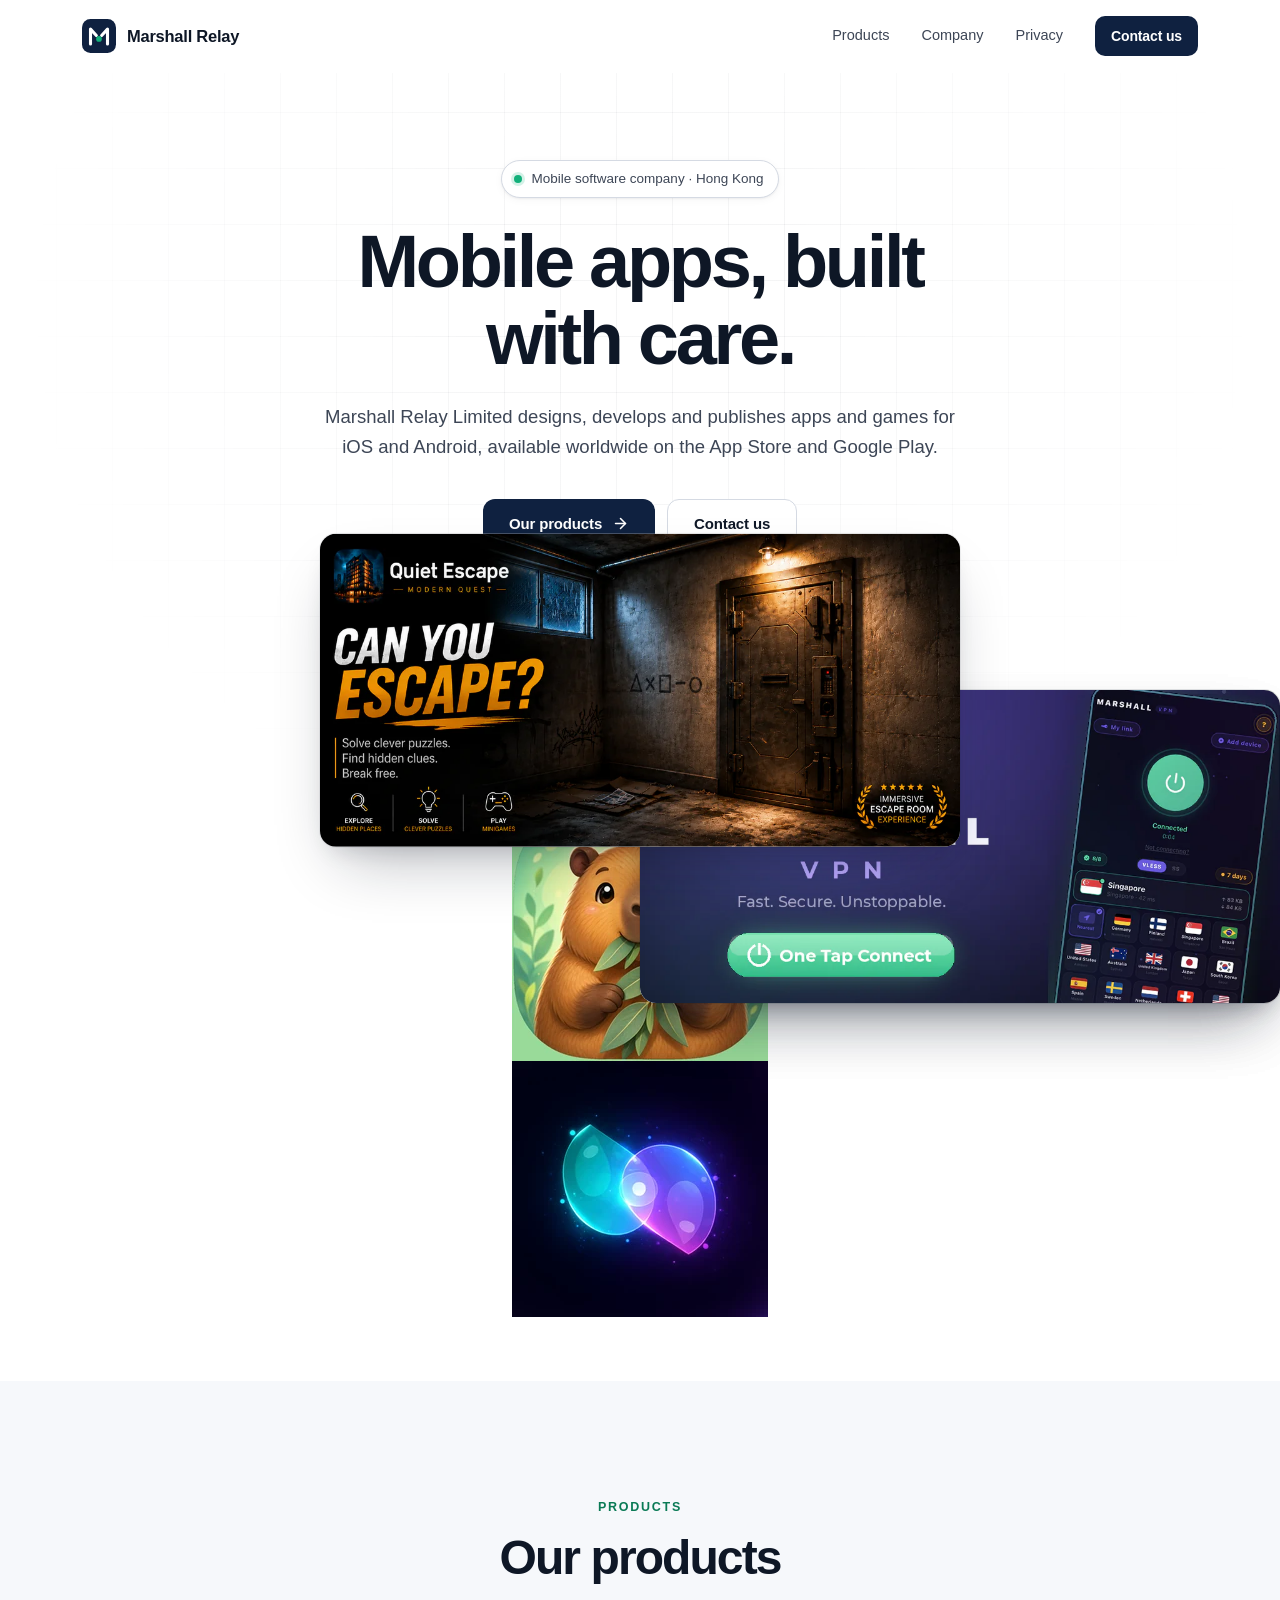
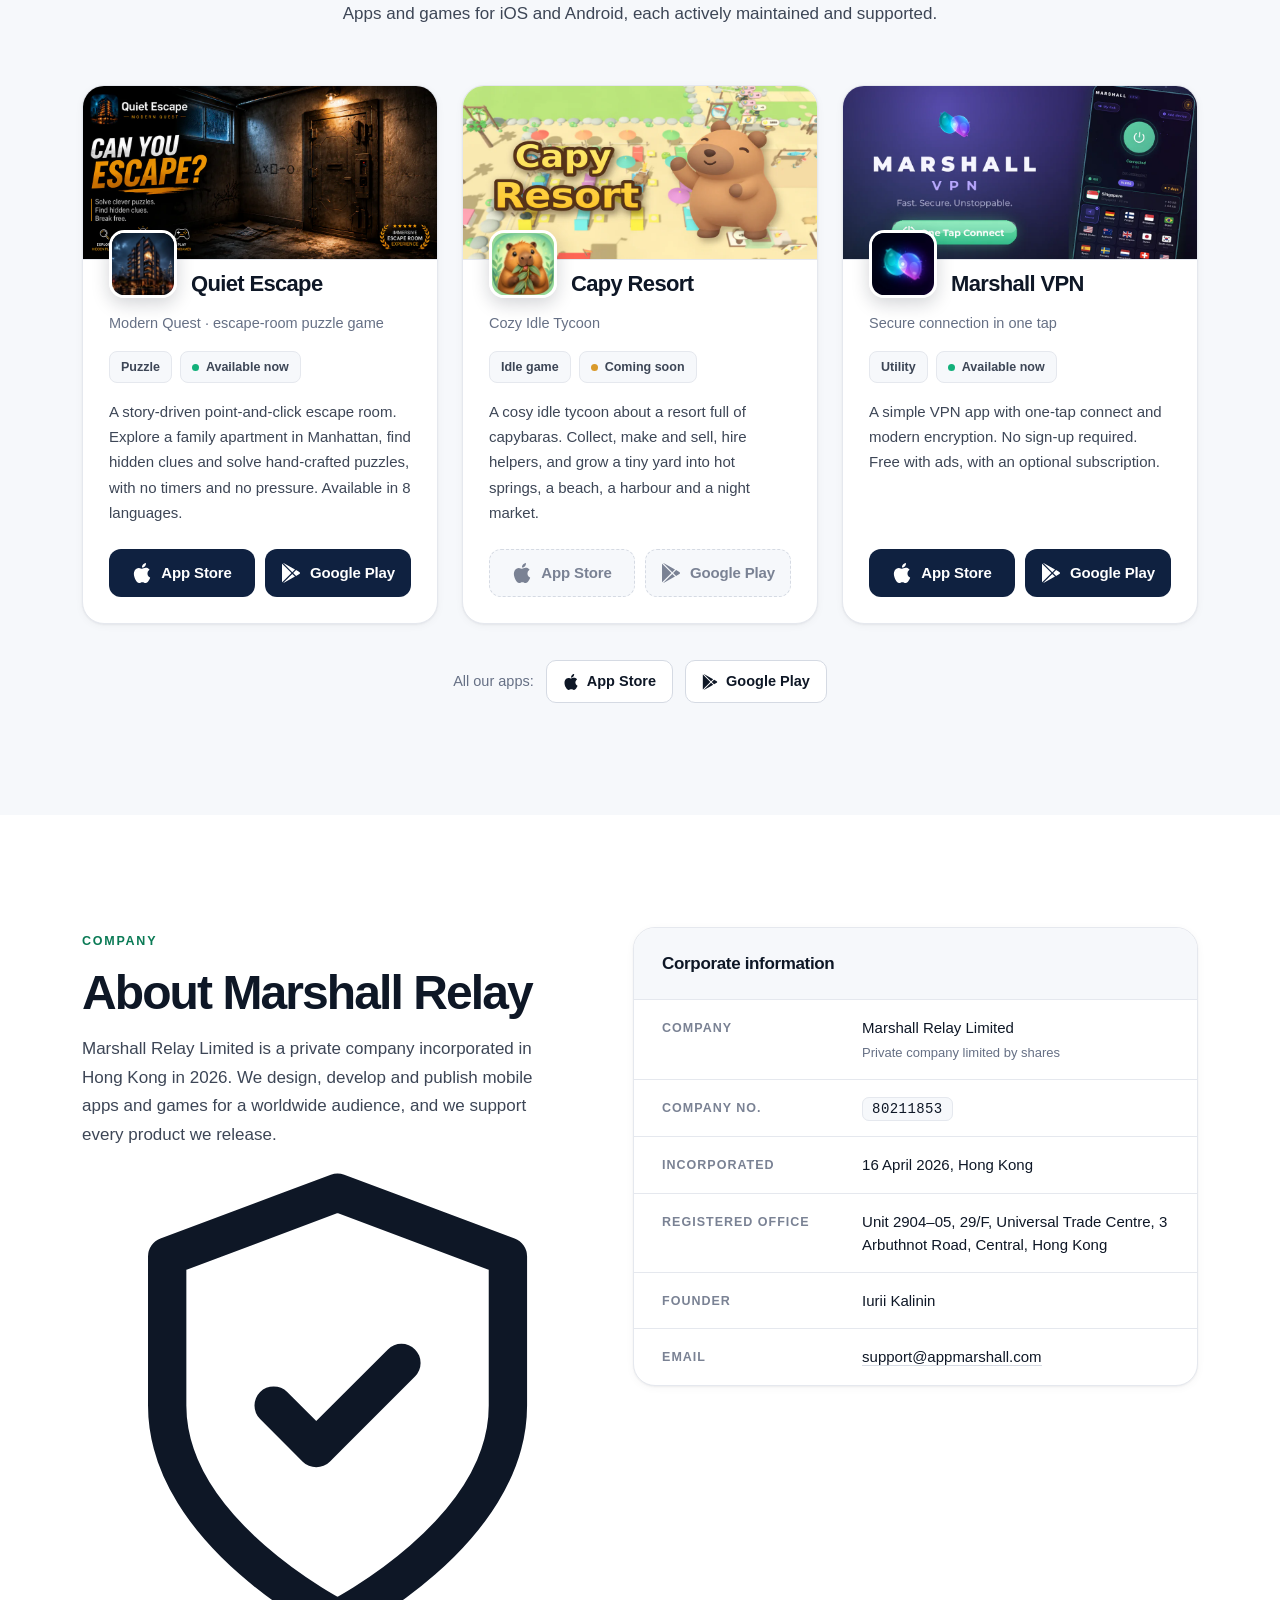
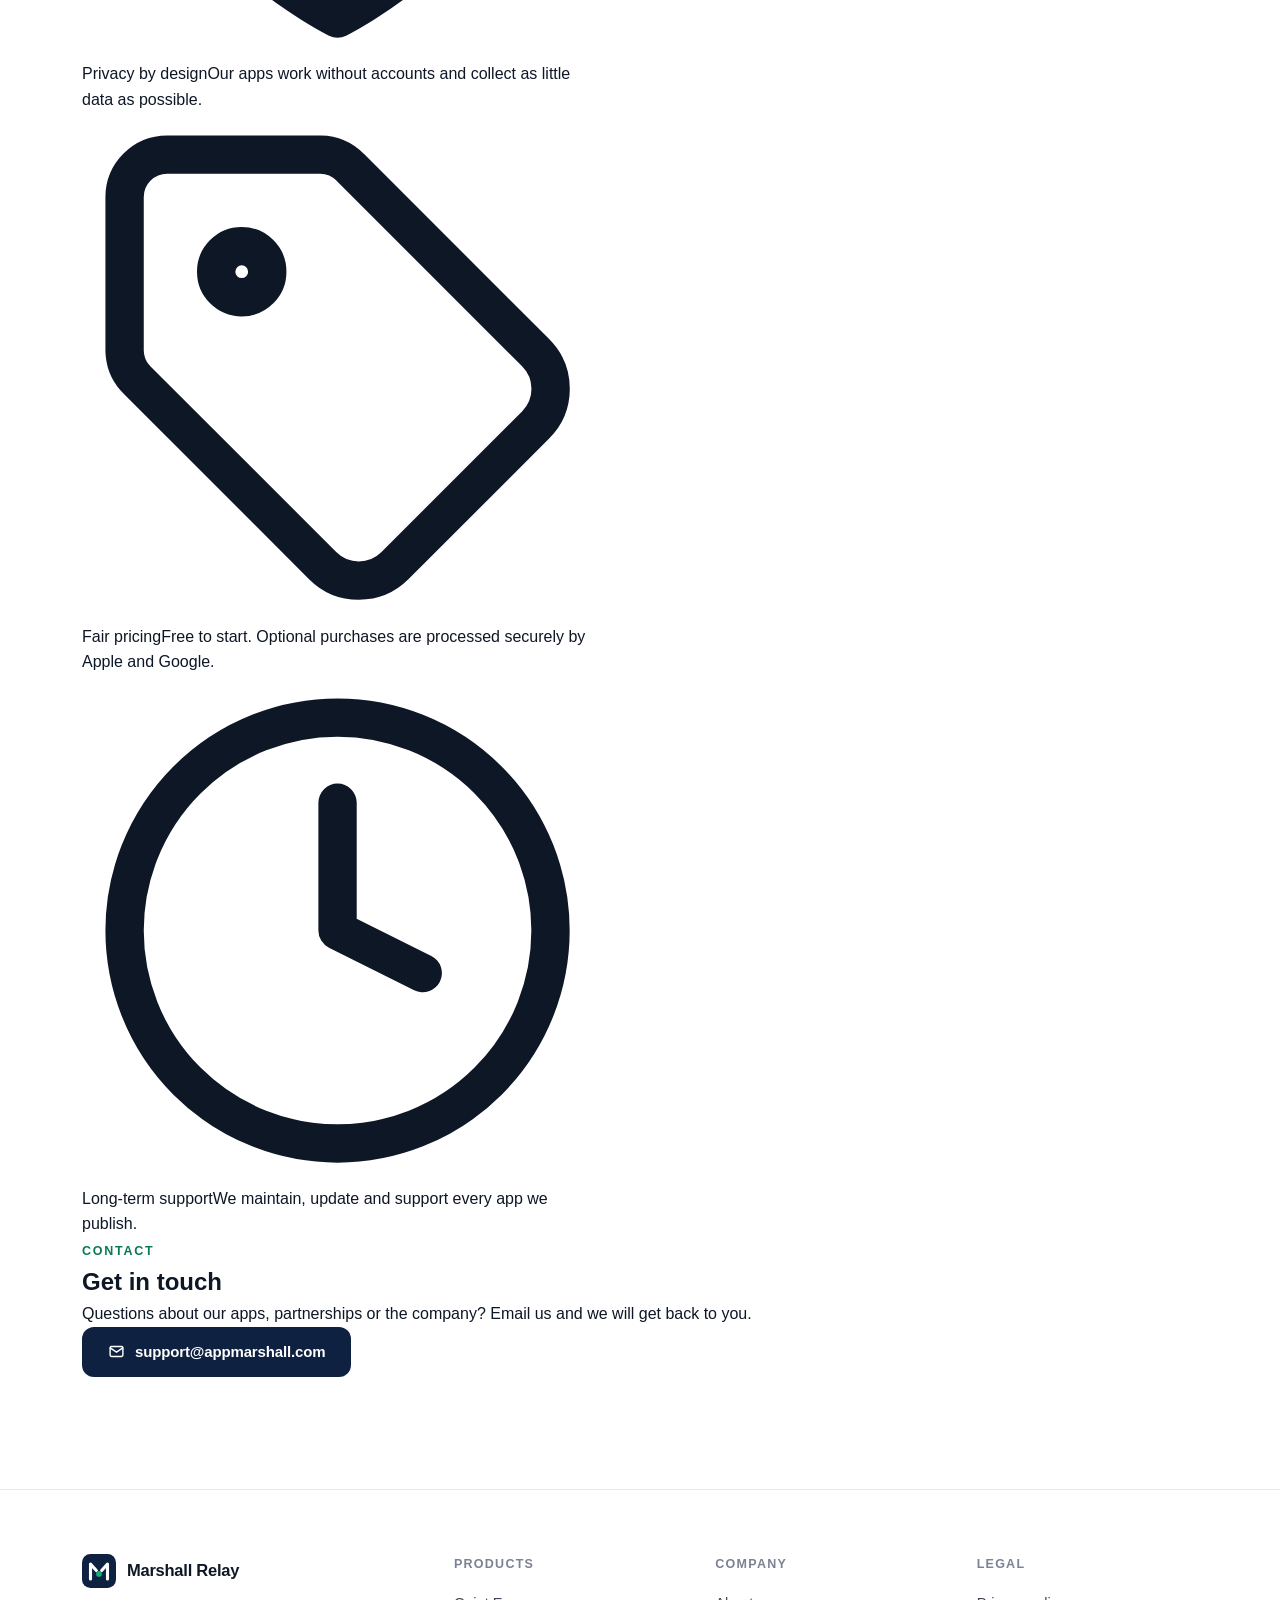
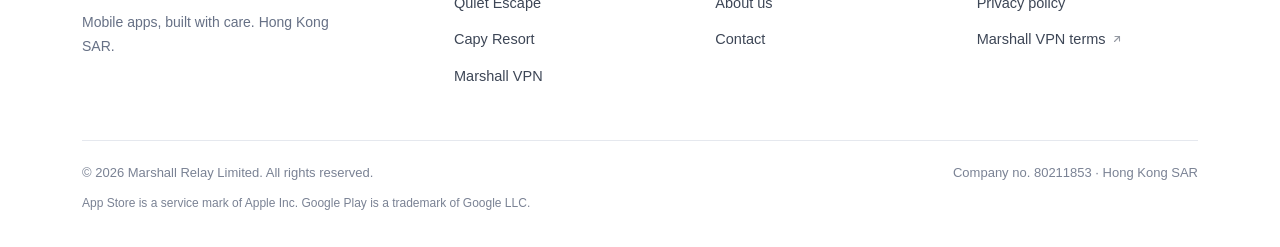
==== commit 41be93f6: "Add files via upload" ====
--- a/index.html
+++ b/index.html
@@ -3,25 +3,25 @@
 <head>
 <meta charset="utf-8">
 <meta name="viewport" content="width=device-width, initial-scale=1">
-<title>Marshall Relay Limited — Mobile software company, Hong Kong</title>
-<meta name="description" content="Marshall Relay Limited is a Hong Kong-based mobile software company. We design, develop and publish apps for iOS and Android: Marshall VPN, Quiet Escape and Capy Resort.">
+<title>Marshall Relay Limited — Mobile apps and games, Hong Kong</title>
+<meta name="description" content="Marshall Relay Limited is a Hong Kong company that designs, develops and publishes apps and games for iOS and Android, including Quiet Escape, Capy Resort and Marshall VPN.">
 <link rel="canonical" href="https://marshallbe.online/">
 <meta name="theme-color" content="#FFFFFF">
 <meta name="robots" content="index,follow">
 <meta property="og:type" content="website">
 <meta property="og:site_name" content="Marshall Relay">
 <meta property="og:title" content="Marshall Relay — Mobile apps, built with care.">
-<meta property="og:description" content="A Hong Kong mobile software company publishing apps for iOS and Android: Marshall VPN, Quiet Escape and Capy Resort.">
+<meta property="og:description" content="A Hong Kong company that designs, develops and publishes apps and games for iOS and Android.">
 <meta property="og:url" content="https://marshallbe.online/">
 <meta property="og:image" content="https://marshallbe.online/assets/og-image.jpg">
 <meta property="og:image:width" content="1200">
 <meta property="og:image:height" content="630">
-<meta property="og:image:alt" content="Marshall Relay — Mobile apps, built with care. Marshall VPN, Quiet Escape and Capy Resort.">
+<meta property="og:image:alt" content="Marshall Relay — Mobile apps, built with care.">
 <meta name="twitter:card" content="summary_large_image">
 <link rel="icon" href="assets/apple-touch-icon.png" type="image/png" sizes="180x180">
 <link rel="icon" href="assets/favicon.svg" type="image/svg+xml">
 <link rel="apple-touch-icon" href="assets/apple-touch-icon.png">
-<link rel="preload" href="assets/fonts/inter-latin.woff2" as="font" type="font/woff2" crossorigin>
+<link rel="preload" href="assets/fronts/inter-latin.woff2" as="font" type="font/woff2" crossorigin>
 <link rel="stylesheet" href="assets/site.css">
 <script>document.documentElement.classList.add('js');setTimeout(function(){if(!window.MR_READY)document.documentElement.classList.remove('js')},2500)</script>
 <script type="application/ld+json">
@@ -33,6 +33,7 @@
   "url": "https://marshallbe.online/",
   "logo": "https://marshallbe.online/assets/apple-touch-icon.png",
   "slogan": "Mobile apps, built with care.",
+  "description": "Hong Kong company that designs, develops and publishes mobile apps and games for iOS and Android.",
   "email": "support@appmarshall.com",
   "foundingDate": "2026-04-16",
   "founder": { "@type": "Person", "name": "Iurii Kalinin" },
@@ -64,7 +65,6 @@
       </a>
       <nav class="nav-links" aria-label="Main">
         <a href="#products">Products</a>
-        <a href="#about">About</a>
         <a href="#company">Company</a>
         <a href="privacy/">Privacy</a>
         <a class="btn btn-primary btn-sm" href="#contact">Contact us</a>
@@ -73,7 +73,6 @@
     </div>
     <nav class="mobile-menu" id="mobile-menu" aria-label="Mobile">
       <a href="#products">Products</a>
-      <a href="#about">About</a>
       <a href="#company">Company</a>
       <a href="privacy/">Privacy policy</a>
       <a class="btn btn-primary" href="#contact">Contact us</a>
@@ -86,30 +85,29 @@
 <!-- HERO -->
 <section class="hero" id="top">
   <div class="wrap">
-    <div class="hero-copy">
-      <span class="pill rv"><i aria-hidden="true"></i>Mobile software company · Hong Kong</span>
-      <h1 class="rv d1">Mobile apps, built with care.</h1>
-      <p class="hero-lead rv d2">Marshall Relay Limited designs, develops and publishes consumer apps for iOS and Android. Our portfolio includes a privacy-focused VPN and family-friendly games, distributed worldwide through the App Store and Google Play.</p>
-      <div class="hero-actions rv d3">
-        <a class="btn btn-primary" href="#products">View our products
-          <svg viewBox="0 0 24 24" fill="none" stroke="currentColor" stroke-width="2.2" stroke-linecap="round" stroke-linejoin="round" aria-hidden="true"><path d="M5 12h14"/><path d="m12 5 7 7-7 7"/></svg>
-        </a>
-        <a class="btn btn-secondary" href="#company">About the company</a>
-      </div>
-    </div>
-
-    <div class="showcase rv d2" aria-hidden="true">
-      <div class="shot shot--left"><img src="assets/capy-resort-banner.webp" width="1024" height="500" alt=""></div>
-      <div class="shot shot--right"><img src="assets/quiet-escape-banner.webp" width="1024" height="500" alt=""></div>
-      <div class="shot shot--main"><img src="assets/marshall-vpn-banner.webp" width="1024" height="500" alt=""></div>
-    </div>
-
-    <dl class="facts rv">
-      <div><dt>Established</dt><dd>2026</dd></div>
-      <div><dt>Headquarters</dt><dd>Hong Kong SAR</dd></div>
-      <div><dt>Platforms</dt><dd>iOS &amp; Android</dd></div>
-      <div><dt>Distribution</dt><dd>App Store &amp; Google Play</dd></div>
-    </dl>
+    <div class="hero-grid">
+      <div class="hero-copy">
+        <span class="pill rv"><i aria-hidden="true"></i>Mobile software company · Hong Kong</span>
+        <h1 class="rv d1">Mobile apps, built with care.</h1>
+        <p class="hero-lead rv d2">Marshall Relay Limited designs, develops and publishes apps and games for iOS and Android, available worldwide on the App Store and Google Play.</p>
+        <div class="hero-actions rv d2">
+          <a class="btn btn-primary" href="#products">Our products
+            <svg viewBox="0 0 24 24" fill="none" stroke="currentColor" stroke-width="2.2" stroke-linecap="round" stroke-linejoin="round" aria-hidden="true"><path d="M5 12h14"/><path d="m12 5 7 7-7 7"/></svg>
+          </a>
+          <a class="btn btn-secondary" href="#contact">Contact us</a>
+        </div>
+        <div class="hero-apps" aria-hidden="true">
+          <img src="assets/quiet-escape-icon.webp" width="256" height="256" alt="">
+          <img src="assets/capy-resort-icon.webp" width="256" height="256" alt="">
+          <img src="assets/marshall-vpn-icon.webp" width="256" height="256" alt="">
+        </div>
+      </div>
+      <div class="collage rv d1" aria-hidden="true">
+        <div class="shot shot--main"><img src="assets/quiet-escape-banner.webp" width="1024" height="500" alt=""></div>
+        <div class="shot"><img src="assets/capy-resort-banner.webp" width="1024" height="500" alt=""></div>
+        <div class="shot"><img src="assets/marshall-vpn-banner.webp" width="1024" height="500" alt=""></div>
+      </div>
+    </div>
   </div>
 </section>
 
@@ -118,93 +116,76 @@
   <div class="wrap">
     <div class="head rv">
       <span class="eyebrow">Products</span>
-      <h2>Our products.</h2>
-      <p>A focused portfolio: one privacy utility and two games, each actively maintained and distributed through the App Store and Google Play.</p>
+      <h2>Our products</h2>
+      <p>Apps and games for iOS and Android, each actively maintained and supported.</p>
     </div>
 
     <div class="apps">
-      <article class="app rv" id="marshall-vpn" aria-labelledby="t-vpn">
-        <div class="app-media"><img src="assets/marshall-vpn-banner.webp" width="1024" height="500" alt="Marshall VPN — Fast. Secure. Unstoppable. The app connected to a server in Singapore, with a grid of server locations." loading="lazy" decoding="async"></div>
+      <article class="app rv" id="quiet-escape" aria-labelledby="t-qe">
+        <div class="app-media"><img src="assets/quiet-escape-banner.webp" width="1024" height="500" alt="Quiet Escape: Modern Quest — a dimly lit room with a locked steel door." loading="lazy" decoding="async"></div>
         <div class="app-body">
           <div class="app-head">
-            <img class="app-icon" src="assets/marshall-vpn-icon.webp" width="256" height="256" alt="Marshall VPN app icon" loading="lazy" decoding="async">
-            <h3 id="t-vpn">Marshall VPN</h3>
-          </div>
-          <p class="app-sub">Fast, private VPN for iOS and Android</p>
-          <div class="badges"><span class="badge">Utility</span><span class="badge badge--live">Available now</span></div>
-          <p class="app-desc">A VPN with one-tap connect, modern encryption and no activity logs. Free to use with ads; a subscription removes ads and covers up to five devices.</p>
-          <ul class="checks">
-              <li><svg viewBox="0 0 24 24" fill="none" stroke="currentColor" stroke-width="2" stroke-linecap="round" stroke-linejoin="round" aria-hidden="true"><circle cx="12" cy="12" r="9.5"/><path d="m8 12.3 2.7 2.7L16 9.7"/></svg>One-tap connect</li>
-              <li><svg viewBox="0 0 24 24" fill="none" stroke="currentColor" stroke-width="2" stroke-linecap="round" stroke-linejoin="round" aria-hidden="true"><circle cx="12" cy="12" r="9.5"/><path d="m8 12.3 2.7 2.7L16 9.7"/></svg>No activity logs</li>
-              <li><svg viewBox="0 0 24 24" fill="none" stroke="currentColor" stroke-width="2" stroke-linecap="round" stroke-linejoin="round" aria-hidden="true"><circle cx="12" cy="12" r="9.5"/><path d="m8 12.3 2.7 2.7L16 9.7"/></svg>Servers in Europe, the Americas and Asia</li>
-              <li><svg viewBox="0 0 24 24" fill="none" stroke="currentColor" stroke-width="2" stroke-linecap="round" stroke-linejoin="round" aria-hidden="true"><circle cx="12" cy="12" r="9.5"/><path d="m8 12.3 2.7 2.7L16 9.7"/></svg>Up to 5 devices per subscription</li>
-          </ul>
-          <a class="app-link" href="https://appmarshall.com/" target="_blank" rel="noopener">Product website<svg viewBox="0 0 24 24" fill="none" stroke="currentColor" stroke-width="2.2" stroke-linecap="round" stroke-linejoin="round" aria-hidden="true"><path d="M7 17 17 7"/><path d="M8 7h9v9"/></svg></a>
+            <img class="app-icon" src="assets/quiet-escape-icon.webp" width="256" height="256" alt="" loading="lazy" decoding="async">
+            <h3 class="app-title" id="t-qe">Quiet Escape</h3>
+          </div>
+          <p class="app-sub">Modern Quest · escape-room puzzle game</p>
+          <div class="badges"><span class="badge">Puzzle</span><span class="badge badge--live">Available now</span></div>
+          <p class="app-desc">A story-driven point-and-click escape room. Explore a family apartment in Manhattan, find hidden clues and solve hand-crafted puzzles, with no timers and no pressure. Available in 8 languages.</p>
           <div class="app-actions">
-              <a class="store" href="https://apps.apple.com/us/app/marshall-vpn/id6761729239" target="_blank" rel="noopener" aria-label="Download Marshall VPN on the App Store">
-                <svg viewBox="0 0 24 24" fill="currentColor" aria-hidden="true"><path d="M12.152 6.896c-.948 0-2.415-1.078-3.96-1.04-2.04.027-3.91 1.183-4.961 3.014-2.117 3.675-.546 9.103 1.519 12.09 1.013 1.454 2.208 3.09 3.792 3.039 1.52-.065 2.09-.987 3.935-.987 1.831 0 2.35.987 3.96.948 1.637-.026 2.676-1.48 3.676-2.948 1.156-1.688 1.636-3.325 1.662-3.415-.039-.013-3.182-1.221-3.22-4.857-.026-3.04 2.48-4.494 2.597-4.559-1.429-2.09-3.623-2.324-4.39-2.376-2-.156-3.675 1.09-4.61 1.09zM15.53 3.83c.843-1.012 1.4-2.427 1.245-3.83-1.207.052-2.662.805-3.532 1.818-.78.896-1.454 2.338-1.273 3.714 1.338.104 2.715-.688 3.559-1.701"/></svg>
-                <span class="store-label">App Store</span>
-              </a>
-              <a class="store" href="https://play.google.com/store/apps/details?id=com.marshallvpn.app" target="_blank" rel="noopener" aria-label="Get Marshall VPN on Google Play">
-                <svg viewBox="0 0 24 24" fill="currentColor" aria-hidden="true"><path d="M22.018 13.298l-3.919 2.218-3.515-3.493 3.543-3.521 3.891 2.202a1.49 1.49 0 0 1 0 2.594zM1.337.924a1.486 1.486 0 0 0-.112.568v21.017c0 .217.045.419.124.6l11.155-11.087L1.337.924zm12.207 10.065l3.258-3.238L3.45.195a1.466 1.466 0 0 0-.946-.179l11.04 10.973zm0 2.067l-11 10.933c.298.036.612-.016.906-.183l13.324-7.54-3.23-3.21z"/></svg>
-                <span class="store-label">Google Play</span>
-              </a>
+            <a class="store" href="https://apps.apple.com/us/app/quiet-escape-modern-quest/id6772781638" target="_blank" rel="noopener" aria-label="Download Quiet Escape on the App Store">
+              <svg viewBox="0 0 24 24" fill="currentColor" aria-hidden="true"><path d="M12.152 6.896c-.948 0-2.415-1.078-3.96-1.04-2.04.027-3.91 1.183-4.961 3.014-2.117 3.675-.546 9.103 1.519 12.09 1.013 1.454 2.208 3.09 3.792 3.039 1.52-.065 2.09-.987 3.935-.987 1.831 0 2.35.987 3.96.948 1.637-.026 2.676-1.48 3.676-2.948 1.156-1.688 1.636-3.325 1.662-3.415-.039-.013-3.182-1.221-3.22-4.857-.026-3.04 2.48-4.494 2.597-4.559-1.429-2.09-3.623-2.324-4.39-2.376-2-.156-3.675 1.09-4.61 1.09zM15.53 3.83c.843-1.012 1.4-2.427 1.245-3.83-1.207.052-2.662.805-3.532 1.818-.78.896-1.454 2.338-1.273 3.714 1.338.104 2.715-.688 3.559-1.701"/></svg>
+              <span class="store-label">App Store</span>
+            </a>
+            <a class="store" href="https://play.google.com/store/apps/details?id=com.ygames.quietescape" target="_blank" rel="noopener" aria-label="Get Quiet Escape on Google Play">
+              <svg viewBox="0 0 24 24" fill="currentColor" aria-hidden="true"><path d="M22.018 13.298l-3.919 2.218-3.515-3.493 3.543-3.521 3.891 2.202a1.49 1.49 0 0 1 0 2.594zM1.337.924a1.486 1.486 0 0 0-.112.568v21.017c0 .217.045.419.124.6l11.155-11.087L1.337.924zm12.207 10.065l3.258-3.238L3.45.195a1.466 1.466 0 0 0-.946-.179l11.04 10.973zm0 2.067l-11 10.933c.298.036.612-.016.906-.183l13.324-7.54-3.23-3.21z"/></svg>
+              <span class="store-label">Google Play</span>
+            </a>
           </div>
         </div>
       </article>
-      <article class="app rv d1" id="quiet-escape" aria-labelledby="t-qe">
-        <div class="app-media"><img src="assets/quiet-escape-banner.webp" width="1024" height="500" alt="Quiet Escape: Modern Quest — Can you escape? A dimly lit room with a locked steel door." loading="lazy" decoding="async"></div>
+
+      <article class="app rv d1" id="capy-resort" aria-labelledby="t-capy">
+        <div class="app-media"><img src="assets/capy-resort-banner.webp" width="1024" height="500" alt="Capy Resort — a waving capybara in front of a sunny beach resort." loading="lazy" decoding="async"></div>
         <div class="app-body">
           <div class="app-head">
-            <img class="app-icon" src="assets/quiet-escape-icon.webp" width="256" height="256" alt="Quiet Escape app icon" loading="lazy" decoding="async">
-            <h3 id="t-qe">Quiet Escape</h3>
-          </div>
-          <p class="app-sub">Modern Quest · point-and-click escape room</p>
-          <div class="badges"><span class="badge">Puzzle game</span><span class="badge badge--live">Available now</span></div>
-          <p class="app-desc">A cosy, story-driven escape room. Return to your grandmother's Manhattan apartment and unravel a quiet family mystery, one room and one clue at a time. No timers, no pressure.</p>
-          <ul class="checks">
-              <li><svg viewBox="0 0 24 24" fill="none" stroke="currentColor" stroke-width="2" stroke-linecap="round" stroke-linejoin="round" aria-hidden="true"><circle cx="12" cy="12" r="9.5"/><path d="m8 12.3 2.7 2.7L16 9.7"/></svg>Hand-designed puzzles</li>
-              <li><svg viewBox="0 0 24 24" fill="none" stroke="currentColor" stroke-width="2" stroke-linecap="round" stroke-linejoin="round" aria-hidden="true"><circle cx="12" cy="12" r="9.5"/><path d="m8 12.3 2.7 2.7L16 9.7"/></svg>Built-in hints</li>
-              <li><svg viewBox="0 0 24 24" fill="none" stroke="currentColor" stroke-width="2" stroke-linecap="round" stroke-linejoin="round" aria-hidden="true"><circle cx="12" cy="12" r="9.5"/><path d="m8 12.3 2.7 2.7L16 9.7"/></svg>No timers</li>
-              <li><svg viewBox="0 0 24 24" fill="none" stroke="currentColor" stroke-width="2" stroke-linecap="round" stroke-linejoin="round" aria-hidden="true"><circle cx="12" cy="12" r="9.5"/><path d="m8 12.3 2.7 2.7L16 9.7"/></svg>8 languages</li>
-          </ul>
+            <img class="app-icon" src="assets/capy-resort-icon.webp" width="256" height="256" alt="" loading="lazy" decoding="async">
+            <h3 class="app-title" id="t-capy">Capy Resort</h3>
+          </div>
+          <p class="app-sub">Cozy Idle Tycoon</p>
+          <div class="badges"><span class="badge">Idle game</span><span class="badge badge--soon">Coming soon</span></div>
+          <p class="app-desc">A cosy idle tycoon about a resort full of capybaras. Collect, make and sell, hire helpers, and grow a tiny yard into hot springs, a beach, a harbour and a night market.</p>
           <div class="app-actions">
-              <a class="store" href="https://apps.apple.com/us/app/quiet-escape-modern-quest/id6772781638" target="_blank" rel="noopener" aria-label="Download Quiet Escape on the App Store">
-                <svg viewBox="0 0 24 24" fill="currentColor" aria-hidden="true"><path d="M12.152 6.896c-.948 0-2.415-1.078-3.96-1.04-2.04.027-3.91 1.183-4.961 3.014-2.117 3.675-.546 9.103 1.519 12.09 1.013 1.454 2.208 3.09 3.792 3.039 1.52-.065 2.09-.987 3.935-.987 1.831 0 2.35.987 3.96.948 1.637-.026 2.676-1.48 3.676-2.948 1.156-1.688 1.636-3.325 1.662-3.415-.039-.013-3.182-1.221-3.22-4.857-.026-3.04 2.48-4.494 2.597-4.559-1.429-2.09-3.623-2.324-4.39-2.376-2-.156-3.675 1.09-4.61 1.09zM15.53 3.83c.843-1.012 1.4-2.427 1.245-3.83-1.207.052-2.662.805-3.532 1.818-.78.896-1.454 2.338-1.273 3.714 1.338.104 2.715-.688 3.559-1.701"/></svg>
-                <span class="store-label">App Store</span>
-              </a>
-              <a class="store" href="https://play.google.com/store/apps/details?id=com.ygames.quietescape" target="_blank" rel="noopener" aria-label="Get Quiet Escape on Google Play">
-                <svg viewBox="0 0 24 24" fill="currentColor" aria-hidden="true"><path d="M22.018 13.298l-3.919 2.218-3.515-3.493 3.543-3.521 3.891 2.202a1.49 1.49 0 0 1 0 2.594zM1.337.924a1.486 1.486 0 0 0-.112.568v21.017c0 .217.045.419.124.6l11.155-11.087L1.337.924zm12.207 10.065l3.258-3.238L3.45.195a1.466 1.466 0 0 0-.946-.179l11.04 10.973zm0 2.067l-11 10.933c.298.036.612-.016.906-.183l13.324-7.54-3.23-3.21z"/></svg>
-                <span class="store-label">Google Play</span>
-              </a>
+            <span class="store store--soon" aria-label="Coming soon to the App Store">
+              <svg viewBox="0 0 24 24" fill="currentColor" aria-hidden="true"><path d="M12.152 6.896c-.948 0-2.415-1.078-3.96-1.04-2.04.027-3.91 1.183-4.961 3.014-2.117 3.675-.546 9.103 1.519 12.09 1.013 1.454 2.208 3.09 3.792 3.039 1.52-.065 2.09-.987 3.935-.987 1.831 0 2.35.987 3.96.948 1.637-.026 2.676-1.48 3.676-2.948 1.156-1.688 1.636-3.325 1.662-3.415-.039-.013-3.182-1.221-3.22-4.857-.026-3.04 2.48-4.494 2.597-4.559-1.429-2.09-3.623-2.324-4.39-2.376-2-.156-3.675 1.09-4.61 1.09zM15.53 3.83c.843-1.012 1.4-2.427 1.245-3.83-1.207.052-2.662.805-3.532 1.818-.78.896-1.454 2.338-1.273 3.714 1.338.104 2.715-.688 3.559-1.701"/></svg>
+              <span class="store-label">App Store</span>
+            </span>
+            <span class="store store--soon" aria-label="Coming soon to Google Play">
+              <svg viewBox="0 0 24 24" fill="currentColor" aria-hidden="true"><path d="M22.018 13.298l-3.919 2.218-3.515-3.493 3.543-3.521 3.891 2.202a1.49 1.49 0 0 1 0 2.594zM1.337.924a1.486 1.486 0 0 0-.112.568v21.017c0 .217.045.419.124.6l11.155-11.087L1.337.924zm12.207 10.065l3.258-3.238L3.45.195a1.466 1.466 0 0 0-.946-.179l11.04 10.973zm0 2.067l-11 10.933c.298.036.612-.016.906-.183l13.324-7.54-3.23-3.21z"/></svg>
+              <span class="store-label">Google Play</span>
+            </span>
           </div>
         </div>
       </article>
-      <article class="app rv d2" id="capy-resort" aria-labelledby="t-capy">
-        <div class="app-media"><img src="assets/capy-resort-banner.webp" width="1024" height="500" alt="Capy Resort — a waving capybara in front of a sunny beach resort with parasols and sun loungers." loading="lazy" decoding="async"></div>
+
+      <article class="app rv d2" id="marshall-vpn" aria-labelledby="t-vpn">
+        <div class="app-media"><img src="assets/marshall-vpn-banner.webp" width="1024" height="500" alt="Marshall VPN — the app connected, with a grid of server locations." loading="lazy" decoding="async"></div>
         <div class="app-body">
           <div class="app-head">
-            <img class="app-icon" src="assets/capy-resort-icon.webp" width="256" height="256" alt="Capy Resort app icon" loading="lazy" decoding="async">
-            <h3 id="t-capy">Capy Resort</h3>
-          </div>
-          <p class="app-sub">Cozy Idle Tycoon</p>
-          <div class="badges"><span class="badge">Idle game</span><span class="badge badge--soon">Coming soon</span></div>
-          <p class="app-desc">A cosy idle tycoon where you run a resort full of capybaras. Collect, make and sell to cute animal guests, hire helpers, and grow a tiny yard into hot springs, a sunny beach, a harbour and a night market.</p>
-          <ul class="checks">
-              <li><svg viewBox="0 0 24 24" fill="none" stroke="currentColor" stroke-width="2" stroke-linecap="round" stroke-linejoin="round" aria-hidden="true"><circle cx="12" cy="12" r="9.5"/><path d="m8 12.3 2.7 2.7L16 9.7"/></svg>One-finger controls</li>
-              <li><svg viewBox="0 0 24 24" fill="none" stroke="currentColor" stroke-width="2" stroke-linecap="round" stroke-linejoin="round" aria-hidden="true"><circle cx="12" cy="12" r="9.5"/><path d="m8 12.3 2.7 2.7L16 9.7"/></svg>Earns while you're away</li>
-              <li><svg viewBox="0 0 24 24" fill="none" stroke="currentColor" stroke-width="2" stroke-linecap="round" stroke-linejoin="round" aria-hidden="true"><circle cx="12" cy="12" r="9.5"/><path d="m8 12.3 2.7 2.7L16 9.7"/></svg>Plays offline</li>
-              <li><svg viewBox="0 0 24 24" fill="none" stroke="currentColor" stroke-width="2" stroke-linecap="round" stroke-linejoin="round" aria-hidden="true"><circle cx="12" cy="12" r="9.5"/><path d="m8 12.3 2.7 2.7L16 9.7"/></svg>8 languages</li>
-          </ul>
+            <img class="app-icon" src="assets/marshall-vpn-icon.webp" width="256" height="256" alt="" loading="lazy" decoding="async">
+            <h3 class="app-title" id="t-vpn">Marshall VPN</h3>
+          </div>
+          <p class="app-sub">Secure connection in one tap</p>
+          <div class="badges"><span class="badge">Utility</span><span class="badge badge--live">Available now</span></div>
+          <p class="app-desc">A simple VPN app with one-tap connect and modern encryption. No sign-up required. Free with ads, with an optional subscription.</p>
           <div class="app-actions">
-              <span class="store store--soon" aria-label="Coming soon to the App Store">
-                <svg viewBox="0 0 24 24" fill="currentColor" aria-hidden="true"><path d="M12.152 6.896c-.948 0-2.415-1.078-3.96-1.04-2.04.027-3.91 1.183-4.961 3.014-2.117 3.675-.546 9.103 1.519 12.09 1.013 1.454 2.208 3.09 3.792 3.039 1.52-.065 2.09-.987 3.935-.987 1.831 0 2.35.987 3.96.948 1.637-.026 2.676-1.48 3.676-2.948 1.156-1.688 1.636-3.325 1.662-3.415-.039-.013-3.182-1.221-3.22-4.857-.026-3.04 2.48-4.494 2.597-4.559-1.429-2.09-3.623-2.324-4.39-2.376-2-.156-3.675 1.09-4.61 1.09zM15.53 3.83c.843-1.012 1.4-2.427 1.245-3.83-1.207.052-2.662.805-3.532 1.818-.78.896-1.454 2.338-1.273 3.714 1.338.104 2.715-.688 3.559-1.701"/></svg>
-                <span class="store-label">App Store</span>
-              </span>
-              <span class="store store--soon" aria-label="Coming soon to Google Play">
-                <svg viewBox="0 0 24 24" fill="currentColor" aria-hidden="true"><path d="M22.018 13.298l-3.919 2.218-3.515-3.493 3.543-3.521 3.891 2.202a1.49 1.49 0 0 1 0 2.594zM1.337.924a1.486 1.486 0 0 0-.112.568v21.017c0 .217.045.419.124.6l11.155-11.087L1.337.924zm12.207 10.065l3.258-3.238L3.45.195a1.466 1.466 0 0 0-.946-.179l11.04 10.973zm0 2.067l-11 10.933c.298.036.612-.016.906-.183l13.324-7.54-3.23-3.21z"/></svg>
-                <span class="store-label">Google Play</span>
-              </span>
+            <a class="store" href="https://apps.apple.com/us/app/marshall-vpn/id6761729239" target="_blank" rel="noopener" aria-label="Download Marshall VPN on the App Store">
+              <svg viewBox="0 0 24 24" fill="currentColor" aria-hidden="true"><path d="M12.152 6.896c-.948 0-2.415-1.078-3.96-1.04-2.04.027-3.91 1.183-4.961 3.014-2.117 3.675-.546 9.103 1.519 12.09 1.013 1.454 2.208 3.09 3.792 3.039 1.52-.065 2.09-.987 3.935-.987 1.831 0 2.35.987 3.96.948 1.637-.026 2.676-1.48 3.676-2.948 1.156-1.688 1.636-3.325 1.662-3.415-.039-.013-3.182-1.221-3.22-4.857-.026-3.04 2.48-4.494 2.597-4.559-1.429-2.09-3.623-2.324-4.39-2.376-2-.156-3.675 1.09-4.61 1.09zM15.53 3.83c.843-1.012 1.4-2.427 1.245-3.83-1.207.052-2.662.805-3.532 1.818-.78.896-1.454 2.338-1.273 3.714 1.338.104 2.715-.688 3.559-1.701"/></svg>
+              <span class="store-label">App Store</span>
+            </a>
+            <a class="store" href="https://play.google.com/store/apps/details?id=com.marshallvpn.app" target="_blank" rel="noopener" aria-label="Get Marshall VPN on Google Play">
+              <svg viewBox="0 0 24 24" fill="currentColor" aria-hidden="true"><path d="M22.018 13.298l-3.919 2.218-3.515-3.493 3.543-3.521 3.891 2.202a1.49 1.49 0 0 1 0 2.594zM1.337.924a1.486 1.486 0 0 0-.112.568v21.017c0 .217.045.419.124.6l11.155-11.087L1.337.924zm12.207 10.065l3.258-3.238L3.45.195a1.466 1.466 0 0 0-.946-.179l11.04 10.973zm0 2.067l-11 10.933c.298.036.612-.016.906-.183l13.324-7.54-3.23-3.21z"/></svg>
+              <span class="store-label">Google Play</span>
+            </a>
           </div>
         </div>
       </article>
@@ -218,98 +199,55 @@
   </div>
 </section>
 
-<!-- ABOUT / PRINCIPLES -->
-<section class="section" id="about">
-  <div class="wrap">
-    <div class="head rv">
-      <span class="eyebrow">About</span>
-      <h2>How we build.</h2>
-      <p>The principles behind every product we publish.</p>
-    </div>
-    <div class="cards">
-      <div class="card rv">
-        <div class="card-icon"><svg viewBox="0 0 24 24" fill="none" stroke="currentColor" stroke-width="1.8" stroke-linecap="round" stroke-linejoin="round" aria-hidden="true"><path d="M6 3h12l4 6-10 12L2 9z"/><path d="M2 9h20"/><path d="m12 21-4-12 3-6"/><path d="m12 21 4-12-3-6"/></svg></div>
-        <h3>Focused portfolio</h3>
-        <p>We develop a small number of products and give each of them full attention, from design through to long-term maintenance.</p>
-      </div>
-      <div class="card rv d1">
-        <div class="card-icon"><svg viewBox="0 0 24 24" fill="none" stroke="currentColor" stroke-width="1.8" stroke-linecap="round" stroke-linejoin="round" aria-hidden="true"><path d="M12 22s8-4 8-10V5l-8-3-8 3v7c0 6 8 10 8 10z"/><path d="m9 12 2 2 4-4"/></svg></div>
-        <h3>Privacy by design</h3>
-        <p>We collect as little data as possible. None of our apps require an account, and Marshall VPN keeps no logs of user activity.</p>
-      </div>
-      <div class="card rv d2">
-        <div class="card-icon"><svg viewBox="0 0 24 24" fill="none" stroke="currentColor" stroke-width="1.8" stroke-linecap="round" stroke-linejoin="round" aria-hidden="true"><path d="M12.6 2.6A2 2 0 0 0 11.2 2H4a2 2 0 0 0-2 2v7.2a2 2 0 0 0 .6 1.4l8.7 8.7a2.4 2.4 0 0 0 3.4 0l6.6-6.6a2.4 2.4 0 0 0 0-3.4z"/><circle cx="7.5" cy="7.5" r="1.2"/></svg></div>
-        <h3>Fair, transparent pricing</h3>
-        <p>Our apps are free to start. Optional purchases and subscriptions are processed by Apple and Google, with no hidden fees.</p>
-      </div>
-      <div class="card rv d3">
-        <div class="card-icon"><svg viewBox="0 0 24 24" fill="none" stroke="currentColor" stroke-width="1.8" stroke-linecap="round" stroke-linejoin="round" aria-hidden="true"><circle cx="12" cy="12" r="10"/><path d="M12 6v6l4 2"/></svg></div>
-        <h3>Reliable support</h3>
-        <p>We maintain and update the apps we publish, and we answer user enquiries directly by email.</p>
-      </div>
-    </div>
-  </div>
-</section>
-
-<!-- COMPANY -->
-<section class="section section--soft" id="company">
+<!-- COMPANY + CONTACT -->
+<section class="section" id="company">
   <div class="wrap">
     <div class="company">
       <div class="split-head rv">
         <span class="eyebrow">Company</span>
-        <h2>About Marshall Relay.</h2>
-        <p>Marshall Relay Limited is a private company limited by shares, incorporated in Hong Kong in 2026. The company designs, develops and publishes mobile applications and operates the service infrastructure behind Marshall VPN. Our products are available worldwide through the App Store and Google Play.</p>
-        <div class="leader">
-          <span class="avatar" aria-hidden="true">IK</span>
-          <div><b>Iurii Kalinin</b><span>Founder</span></div>
-        </div>
-        <ul class="partners" aria-label="Distribution platforms">
-          <li><svg viewBox="0 0 24 24" fill="currentColor" aria-hidden="true"><path d="M12.152 6.896c-.948 0-2.415-1.078-3.96-1.04-2.04.027-3.91 1.183-4.961 3.014-2.117 3.675-.546 9.103 1.519 12.09 1.013 1.454 2.208 3.09 3.792 3.039 1.52-.065 2.09-.987 3.935-.987 1.831 0 2.35.987 3.96.948 1.637-.026 2.676-1.48 3.676-2.948 1.156-1.688 1.636-3.325 1.662-3.415-.039-.013-3.182-1.221-3.22-4.857-.026-3.04 2.48-4.494 2.597-4.559-1.429-2.09-3.623-2.324-4.39-2.376-2-.156-3.675 1.09-4.61 1.09zM15.53 3.83c.843-1.012 1.4-2.427 1.245-3.83-1.207.052-2.662.805-3.532 1.818-.78.896-1.454 2.338-1.273 3.714 1.338.104 2.715-.688 3.559-1.701"/></svg>Apple Developer Program</li>
-          <li><svg viewBox="0 0 24 24" fill="currentColor" aria-hidden="true"><path d="M22.018 13.298l-3.919 2.218-3.515-3.493 3.543-3.521 3.891 2.202a1.49 1.49 0 0 1 0 2.594zM1.337.924a1.486 1.486 0 0 0-.112.568v21.017c0 .217.045.419.124.6l11.155-11.087L1.337.924zm12.207 10.065l3.258-3.238L3.45.195a1.466 1.466 0 0 0-.946-.179l11.04 10.973zm0 2.067l-11 10.933c.298.036.612-.016.906-.183l13.324-7.54-3.23-3.21z"/></svg>Google Play Developer</li>
+        <h2>About Marshall Relay</h2>
+        <p>Marshall Relay Limited is a private company incorporated in Hong Kong in 2026. We design, develop and publish mobile apps and games for a worldwide audience, and we support every product we release.</p>
+        <ul class="points">
+          <li class="point">
+            <span class="point-icon"><svg viewBox="0 0 24 24" fill="none" stroke="currentColor" stroke-width="1.8" stroke-linecap="round" stroke-linejoin="round" aria-hidden="true"><path d="M12 22s8-4 8-10V5l-8-3-8 3v7c0 6 8 10 8 10z"/><path d="m9 12 2 2 4-4"/></svg></span>
+            <div><span class="point-title">Privacy by design</span><span class="point-text">Our apps work without accounts and collect as little data as possible.</span></div>
+          </li>
+          <li class="point">
+            <span class="point-icon"><svg viewBox="0 0 24 24" fill="none" stroke="currentColor" stroke-width="1.8" stroke-linecap="round" stroke-linejoin="round" aria-hidden="true"><path d="M12.6 2.6A2 2 0 0 0 11.2 2H4a2 2 0 0 0-2 2v7.2a2 2 0 0 0 .6 1.4l8.7 8.7a2.4 2.4 0 0 0 3.4 0l6.6-6.6a2.4 2.4 0 0 0 0-3.4z"/><circle cx="7.5" cy="7.5" r="1.2"/></svg></span>
+            <div><span class="point-title">Fair pricing</span><span class="point-text">Free to start. Optional purchases are processed securely by Apple and Google.</span></div>
+          </li>
+          <li class="point">
+            <span class="point-icon"><svg viewBox="0 0 24 24" fill="none" stroke="currentColor" stroke-width="1.8" stroke-linecap="round" stroke-linejoin="round" aria-hidden="true"><circle cx="12" cy="12" r="10"/><path d="M12 6v6l4 2"/></svg></span>
+            <div><span class="point-title">Long-term support</span><span class="point-text">We maintain, update and support every app we publish.</span></div>
+          </li>
         </ul>
       </div>
 
       <div class="rv d1">
         <div class="registry">
-          <div class="registry-head">
-            <h3>Corporate information</h3>
-            <span>Hong Kong Companies Registry</span>
-          </div>
+          <div class="registry-head"><h3>Corporate information</h3></div>
           <dl>
-            <div class="reg-row"><dt>Legal name</dt><dd>Marshall Relay Limited</dd></div>
-            <div class="reg-row"><dt>Company number</dt><dd><span class="mono">80211853</span></dd></div>
-            <div class="reg-row"><dt>Legal form</dt><dd>Private company limited by shares<small>Companies Ordinance (Cap. 622), Hong Kong</small></dd></div>
-            <div class="reg-row"><dt>Incorporated</dt><dd>16 April 2026</dd></div>
-            <div class="reg-row"><dt>Registered office</dt><dd>Unit 2904–05, 29/F, Universal Trade Centre,<br>3 Arbuthnot Road, Central, Hong Kong SAR</dd></div>
-            <div class="reg-row"><dt>Business</dt><dd>Design, development and publishing of mobile applications</dd></div>
+            <div class="reg-row"><dt>Company</dt><dd>Marshall Relay Limited<small>Private company limited by shares</small></dd></div>
+            <div class="reg-row"><dt>Company no.</dt><dd><span class="mono">80211853</span></dd></div>
+            <div class="reg-row"><dt>Incorporated</dt><dd>16 April 2026, Hong Kong</dd></div>
+            <div class="reg-row"><dt>Registered office</dt><dd>Unit 2904–05, 29/F, Universal Trade Centre, 3 Arbuthnot Road, Central, Hong Kong</dd></div>
+            <div class="reg-row"><dt>Founder</dt><dd>Iurii Kalinin</dd></div>
             <div class="reg-row"><dt>Email</dt><dd><a href="mailto:support@appmarshall.com">support@appmarshall.com</a></dd></div>
           </dl>
         </div>
       </div>
     </div>
-  </div>
-</section>
-
-<!-- CONTACT -->
-<section class="section" id="contact">
-  <div class="wrap">
-    <div class="cta rv">
+
+    <div class="contact rv" id="contact">
       <div>
         <span class="eyebrow">Contact</span>
-        <h2>Get in touch.</h2>
-        <p>For product support, business enquiries or questions about the company, email us and we will get back to you.</p>
-        <div class="cta-links">
-          <a href="https://appmarshall.com/" target="_blank" rel="noopener">Marshall VPN website<svg viewBox="0 0 24 24" fill="none" stroke="currentColor" stroke-width="2.2" stroke-linecap="round" stroke-linejoin="round" aria-hidden="true"><path d="M7 17 17 7"/><path d="M8 7h9v9"/></svg></a>
-          <a href="privacy/">Privacy policy</a>
-        </div>
-      </div>
-      <div class="cta-side">
-        <a class="btn btn-primary" href="mailto:support@appmarshall.com">
-          <svg viewBox="0 0 24 24" fill="none" stroke="currentColor" stroke-width="2" stroke-linecap="round" stroke-linejoin="round" aria-hidden="true"><rect x="3" y="5" width="18" height="14" rx="2"/><path d="m3 7 9 6 9-6"/></svg>
-          support@appmarshall.com
-        </a>
-        <address><b>Marshall Relay Limited</b>Unit 2904–05, 29/F, Universal Trade Centre<br>3 Arbuthnot Road, Central, Hong Kong SAR</address>
-      </div>
+        <h2>Get in touch</h2>
+        <p>Questions about our apps, partnerships or the company? Email us and we will get back to you.</p>
+      </div>
+      <a class="btn btn-primary" href="mailto:support@appmarshall.com">
+        <svg viewBox="0 0 24 24" fill="none" stroke="currentColor" stroke-width="2" stroke-linecap="round" stroke-linejoin="round" aria-hidden="true"><rect x="3" y="5" width="18" height="14" rx="2"/><path d="m3 7 9 6 9-6"/></svg>
+        support@appmarshall.com
+      </a>
     </div>
   </div>
 </section>
@@ -325,21 +263,20 @@
           <svg viewBox="0 0 64 64" aria-hidden="true"><rect width="64" height="64" rx="16" fill="#0F2140"/><path d="M16 47V19l11 12" fill="none" stroke="#fff" stroke-width="5.8" stroke-linecap="round" stroke-linejoin="round"/><path d="M48 47V19L37 31" fill="none" stroke="#fff" stroke-width="5.8" stroke-linecap="round" stroke-linejoin="round"/><circle cx="32" cy="37.5" r="5.4" fill="#12B07A"/></svg>
           <span>Marshall Relay</span>
         </a>
-        <p>Mobile apps, built with care. A Hong Kong mobile software company publishing apps for iOS and Android.</p>
+        <p>Mobile apps, built with care. Hong Kong SAR.</p>
       </div>
       <nav aria-label="Products">
         <h2>Products</h2>
         <ul>
-          <li><a href="#marshall-vpn">Marshall VPN</a></li>
           <li><a href="#quiet-escape">Quiet Escape</a></li>
           <li><a href="#capy-resort">Capy Resort</a></li>
+          <li><a href="#marshall-vpn">Marshall VPN</a></li>
         </ul>
       </nav>
       <nav aria-label="Company">
         <h2>Company</h2>
         <ul>
-          <li><a href="#about">About</a></li>
-          <li><a href="#company">Corporate information</a></li>
+          <li><a href="#company">About us</a></li>
           <li><a href="#contact">Contact</a></li>
         </ul>
       </nav>
@@ -347,10 +284,7 @@
         <h2>Legal</h2>
         <ul>
           <li><a href="privacy/">Privacy policy</a></li>
-          <li><a href="https://appmarshall.com/privacy/" target="_blank" rel="noopener">Marshall VPN privacy
-            <svg viewBox="0 0 24 24" fill="none" stroke="currentColor" stroke-width="2.2" stroke-linecap="round" stroke-linejoin="round" aria-hidden="true"><path d="M7 17 17 7"/><path d="M8 7h9v9"/></svg></a></li>
-          <li><a href="https://appmarshall.com/terms/" target="_blank" rel="noopener">Marshall VPN terms
-            <svg viewBox="0 0 24 24" fill="none" stroke="currentColor" stroke-width="2.2" stroke-linecap="round" stroke-linejoin="round" aria-hidden="true"><path d="M7 17 17 7"/><path d="M8 7h9v9"/></svg></a></li>
+          <li><a href="https://appmarshall.com/terms/" target="_blank" rel="noopener">Marshall VPN terms<svg viewBox="0 0 24 24" fill="none" stroke="currentColor" stroke-width="2.2" stroke-linecap="round" stroke-linejoin="round" aria-hidden="true"><path d="M7 17 17 7"/><path d="M8 7h9v9"/></svg></a></li>
         </ul>
       </nav>
     </div>
--- a/assets/site.css
+++ b/assets/site.css
@@ -1,27 +1,32 @@
 /* Marshall Relay — shared site styles (home + privacy) */
+
+@font-face{font-family:'Inter';font-style:normal;font-weight:400 700;font-display:swap;src:url(fonts/inter-latin-ext.woff2) format('woff2');unicode-range:U+0100-02BA,U+02BD-02C5,U+02C7-02CC,U+02CE-02D7,U+02DD-02FF,U+0304,U+0308,U+0329,U+1D00-1DBF,U+1E00-1E9F,U+1EF2-1EFF,U+2020,U+20A0-20AB,U+20AD-20C0,U+2113,U+2C60-2C7F,U+A720-A7FF}
+@font-face{font-family:'Inter';font-style:normal;font-weight:400 700;font-display:swap;src:url(fonts/inter-latin.woff2) format('woff2');unicode-range:U+0000-00FF,U+0131,U+0152-0153,U+02BB-02BC,U+02C6,U+02DA,U+02DC,U+0304,U+0308,U+0329,U+2000-206F,U+20AC,U+2122,U+2191,U+2193,U+2212,U+2215,U+FEFF,U+FFFD}
 
 *,*::before,*::after{box-sizing:border-box;margin:0;padding:0}
 
 :root{
   color-scheme:light;
   --bg:#FFFFFF;
-  --bg-soft:#F5F6F8;
-  --ink:#0D0F14;
-  --ink-2:#434854;
-  --muted:#626875;
-  --faint:#6E7480;
-  --line:#E6E8EC;
-  --line-2:#D8DBE1;
+  --bg-soft:#F6F8FB;
+  --ink:#0E1726;
+  --ink-2:#3D4656;
+  --muted:#667085;
+  --faint:#7A8294;
+  --line:#E5E8EE;
+  --line-2:#D5DAE3;
+  --navy:#0F2140;
+  --navy-2:#162D56;
   --accent:#0A7A55;
-  --accent-bright:#10A674;
-  --warm:#C8763C;
-
-  --r-xl:24px;--r-lg:18px;--r-md:14px;--r-sm:10px;
-  --maxw:1200px;
+  --accent-bright:#12B07A;
+  --amber:#D99A2B;
+
+  --r-xl:22px;--r-lg:16px;--r-md:12px;--r-sm:9px;
+  --maxw:1180px;
   --gutter:32px;
   --nav-h:72px;
-  --shadow-sm:0 1px 2px rgba(13,15,20,.05),0 2px 8px rgba(13,15,20,.04);
-  --shadow-md:0 1px 2px rgba(13,15,20,.05),0 12px 32px rgba(13,15,20,.08);
+  --shadow-sm:0 1px 2px rgba(14,23,38,.05),0 2px 8px rgba(14,23,38,.04);
+  --shadow-md:0 1px 2px rgba(14,23,38,.05),0 14px 34px rgba(14,23,38,.08);
   --ease:cubic-bezier(.16,1,.3,1);
   --sans:'Inter',-apple-system,BlinkMacSystemFont,'Segoe UI',Roboto,'Helvetica Neue',Arial,sans-serif;
   --mono:ui-monospace,'SFMono-Regular',Menlo,Consolas,monospace;
@@ -34,33 +39,33 @@
 a{color:inherit;text-decoration:none}
 button{font:inherit;color:inherit;background:none;border:0;cursor:pointer}
 ul,ol{list-style:none}
-:focus-visible{outline:2px solid var(--ink);outline-offset:3px;border-radius:8px}
-::selection{background:rgba(16,166,116,.2)}
+:focus-visible{outline:2px solid var(--navy);outline-offset:3px;border-radius:8px}
+::selection{background:rgba(18,176,122,.2)}
 
 .wrap{max-width:var(--maxw);margin:0 auto;padding:0 var(--gutter)}
 .sr-only{position:absolute;width:1px;height:1px;padding:0;margin:-1px;overflow:hidden;clip:rect(0,0,0,0);white-space:nowrap;border:0}
-.skip-link{position:absolute;left:16px;top:-80px;z-index:200;background:var(--ink);color:#fff;font-size:14px;font-weight:600;padding:10px 16px;border-radius:10px}
+.skip-link{position:absolute;left:16px;top:-80px;z-index:200;background:var(--navy);color:#fff;font-size:14px;font-weight:600;padding:10px 16px;border-radius:10px}
 .skip-link:focus{top:14px}
-.accent{color:var(--accent)}
 
 /* ── Eyebrow ─────────────────────────────────── */
-.eyebrow{display:inline-block;font-size:13px;font-weight:600;letter-spacing:.14em;text-transform:uppercase;color:var(--accent)}
+.eyebrow{display:inline-block;font-size:12.5px;font-weight:600;letter-spacing:.14em;text-transform:uppercase;color:var(--accent)}
 
 /* ── Buttons ─────────────────────────────────── */
 .btn{display:inline-flex;align-items:center;justify-content:center;gap:10px;min-height:50px;padding:0 26px;border-radius:12px;font-size:15px;font-weight:600;letter-spacing:-.01em;white-space:nowrap;transition:transform .3s var(--ease),background-color .2s,border-color .2s,box-shadow .3s var(--ease),color .2s}
 .btn svg{width:17px;height:17px;flex:none}
-.btn-primary{background:var(--ink);color:#fff}
-.btn-primary:hover{background:#000;transform:translateY(-1px);box-shadow:0 10px 24px rgba(13,15,20,.18)}
+.btn-primary{background:var(--navy);color:#fff}
+.btn-primary:hover{background:var(--navy-2);transform:translateY(-1px);box-shadow:0 10px 24px rgba(15,33,64,.22)}
 .btn-secondary{background:#fff;border:1px solid var(--line-2);color:var(--ink)}
-.btn-secondary:hover{border-color:var(--ink)}
+.btn-secondary:hover{border-color:var(--navy)}
 .btn-sm{min-height:40px;padding:0 16px;font-size:14px;border-radius:10px}
 
 /* ── Navigation ──────────────────────────────── */
-.nav{position:fixed;inset:0 0 auto;z-index:100;background:rgba(255,255,255,.86);-webkit-backdrop-filter:saturate(1.8) blur(16px);backdrop-filter:saturate(1.8) blur(16px);border-bottom:1px solid transparent;transition:border-color .3s,box-shadow .3s}
-.nav.is-scrolled,.nav.menu-open{border-bottom-color:var(--line);box-shadow:0 1px 12px rgba(13,15,20,.04)}
+.nav{position:fixed;inset:0 0 auto;z-index:100;background:rgba(255,255,255,.88);-webkit-backdrop-filter:saturate(1.8) blur(16px);backdrop-filter:saturate(1.8) blur(16px);border-bottom:1px solid transparent;transition:border-color .3s,box-shadow .3s}
+.nav.is-scrolled,.nav.menu-open{border-bottom-color:var(--line);box-shadow:0 1px 12px rgba(14,23,38,.04)}
 .nav-in{position:relative;display:flex;align-items:center;justify-content:space-between;gap:24px;height:var(--nav-h)}
-.brand{display:inline-flex;align-items:center;gap:12px;font-size:16px;font-weight:700;letter-spacing:-.015em;color:var(--ink)}
+.brand{display:inline-flex;align-items:center;gap:11px;font-size:16.5px;font-weight:700;letter-spacing:-.015em;color:var(--ink)}
 .brand svg{width:34px;height:34px;flex:none}
+.brand small{display:block;font-size:11px;font-weight:500;letter-spacing:.02em;color:var(--muted)}
 .nav-links{display:flex;align-items:center;gap:32px}
 .nav-links a:not(.btn){font-size:14.5px;font-weight:500;color:var(--ink-2);transition:color .2s}
 .nav-links a:not(.btn):hover{color:var(--ink)}
@@ -81,33 +86,33 @@
 }
 
 /* ── Reveal on scroll (only while JS runs) ───── */
-.js .rv{opacity:0;transform:translateY(20px);transition:opacity .8s var(--ease),transform .8s var(--ease)}
+.js .rv{opacity:0;transform:translateY(18px);transition:opacity .8s var(--ease),transform .8s var(--ease)}
 .js .rv.in{opacity:1;transform:none}
 .js .d1{transition-delay:.08s}.js .d2{transition-delay:.16s}.js .d3{transition-delay:.24s}
 
 /* ── Hero ────────────────────────────────────── */
-.hero{position:relative;padding:calc(var(--nav-h) + 84px) 0 64px;overflow:hidden;isolation:isolate}
+.hero{position:relative;padding:calc(var(--nav-h) + 88px) 0 64px;overflow:hidden;isolation:isolate}
 .hero::before{content:'';position:absolute;inset:0;z-index:-1;background-image:
-  linear-gradient(rgba(13,15,20,.045) 1px,transparent 1px),
-  linear-gradient(90deg,rgba(13,15,20,.045) 1px,transparent 1px);
+  linear-gradient(rgba(14,23,38,.045) 1px,transparent 1px),
+  linear-gradient(90deg,rgba(14,23,38,.045) 1px,transparent 1px);
   background-size:56px 56px;
   -webkit-mask-image:radial-gradient(ellipse 65% 55% at 50% 22%,#000 20%,transparent 75%);
   mask-image:radial-gradient(ellipse 65% 55% at 50% 22%,#000 20%,transparent 75%)}
 .hero-copy{text-align:center;display:flex;flex-direction:column;align-items:center}
 .pill{display:inline-flex;align-items:center;gap:10px;padding:7px 15px 7px 12px;border:1px solid var(--line-2);border-radius:999px;background:#fff;font-size:13.5px;font-weight:500;color:var(--ink-2);box-shadow:var(--shadow-sm)}
-.pill i{width:8px;height:8px;border-radius:50%;background:var(--accent-bright);box-shadow:0 0 0 3px rgba(16,166,116,.18);flex:none}
-.hero h1{margin-top:26px;font-size:clamp(40px,6vw,76px);font-weight:700;line-height:1.03;letter-spacing:-.045em;max-width:16ch}
-.hero-lead{margin-top:24px;max-width:640px;font-size:clamp(16.5px,1.45vw,19px);line-height:1.65;color:var(--ink-2)}
+.pill i{width:8px;height:8px;border-radius:50%;background:var(--accent-bright);box-shadow:0 0 0 3px rgba(18,176,122,.18);flex:none}
+.hero h1{margin-top:26px;font-size:clamp(40px,6vw,74px);font-weight:700;line-height:1.04;letter-spacing:-.045em;max-width:15ch}
+.hero-lead{margin-top:24px;max-width:660px;font-size:clamp(16.5px,1.45vw,19px);line-height:1.65;color:var(--ink-2)}
 .hero-actions{margin-top:36px;display:flex;flex-wrap:wrap;justify-content:center;gap:12px}
 
 /* banner showcase */
-.showcase{position:relative;margin:72px auto 0;max-width:1120px;aspect-ratio:1120/390;perspective:1800px}
-.shot{position:absolute;top:50%;left:50%;aspect-ratio:1024/500;border-radius:16px;overflow:hidden;background:var(--bg-soft);box-shadow:0 0 0 1px rgba(13,15,20,.06),0 30px 60px -22px rgba(13,15,20,.35),0 12px 24px -12px rgba(13,15,20,.2)}
+.showcase{position:relative;margin:72px auto 0;max-width:1100px;aspect-ratio:1100/400}
+.shot{position:absolute;top:50%;left:50%;aspect-ratio:1024/500;border-radius:16px;overflow:hidden;background:var(--bg-soft);box-shadow:0 0 0 1px rgba(14,23,38,.06),0 30px 60px -22px rgba(14,23,38,.32),0 12px 24px -12px rgba(14,23,38,.18)}
 .shot img{width:100%;height:100%;object-fit:cover}
 .shot--main{width:50%;z-index:3;transform:translate(-50%,-50%)}
-.shot--left,.shot--right{width:40%;z-index:1}
-.shot--left{transform:translate(-50%,-50%) translateX(-78%) rotateY(16deg) scale(.96)}
-.shot--right{transform:translate(-50%,-50%) translateX(78%) rotateY(-16deg) scale(.96)}
+.shot--left,.shot--right{width:40%;z-index:1;filter:saturate(.96)}
+.shot--left{transform:translate(-50%,-50%) translateX(-80%) translateY(4%) scale(.94)}
+.shot--right{transform:translate(-50%,-50%) translateX(80%) translateY(4%) scale(.94)}
 
 .facts{margin-top:72px;display:grid;grid-template-columns:repeat(4,minmax(0,1fr));border:1px solid var(--line);border-radius:var(--r-lg);background:#fff;box-shadow:var(--shadow-sm)}
 .facts div{padding:22px 26px;border-left:1px solid var(--line)}
@@ -119,10 +124,10 @@
   .hero{padding-top:calc(var(--nav-h) + 48px);padding-bottom:40px}
   .hero-actions{width:100%}
   .hero-actions .btn{flex:1 1 100%}
-  .showcase{aspect-ratio:auto;perspective:none;display:grid;grid-template-columns:1fr 1fr;gap:12px;margin-top:48px}
+  .showcase{aspect-ratio:auto;display:grid;grid-template-columns:1fr 1fr;gap:12px;margin-top:48px}
   .shot{position:relative;top:auto;left:auto;width:auto;transform:none;border-radius:12px}
   .shot--main{grid-column:1/-1;order:-1}
-  .shot--left,.shot--right{width:auto;transform:none}
+  .shot--left,.shot--right{width:auto;transform:none;filter:none}
   .facts{grid-template-columns:repeat(2,minmax(0,1fr));margin-top:44px}
   .facts div{padding:16px 18px}
   .facts div:nth-child(3){border-left:0}
@@ -133,11 +138,11 @@
 .section{position:relative;padding:112px 0}
 .section--soft{background:var(--bg-soft)}
 .head{max-width:760px;margin:0 auto 56px;text-align:center}
-.head h2,.split-head h2{margin-top:14px;font-size:clamp(32px,4vw,50px);font-weight:700;line-height:1.08;letter-spacing:-.04em}
-.head p{margin:16px auto 0;max-width:600px;font-size:17px;line-height:1.7;color:var(--ink-2)}
+.head h2,.split-head h2{margin-top:14px;font-size:clamp(32px,4vw,48px);font-weight:700;line-height:1.08;letter-spacing:-.04em}
+.head p{margin:16px auto 0;max-width:620px;font-size:17px;line-height:1.7;color:var(--ink-2)}
 @media (max-width:640px){.section{padding:80px 0}.head{margin-bottom:40px}}
 
-/* ── Apps grid ───────────────────────────────── */
+/* ── Products grid ───────────────────────────── */
 .apps{display:grid;grid-template-columns:repeat(3,minmax(0,1fr));gap:24px;align-items:stretch}
 .app{display:flex;flex-direction:column;background:#fff;border:1px solid var(--line);border-radius:var(--r-xl);overflow:hidden;box-shadow:var(--shadow-sm);transition:box-shadow .35s var(--ease),transform .35s var(--ease),border-color .3s;scroll-margin-top:calc(var(--nav-h) + 20px)}
 .app:hover{transform:translateY(-4px);box-shadow:var(--shadow-md);border-color:var(--line-2)}
@@ -145,20 +150,20 @@
 .app-media img{width:100%;height:100%;object-fit:cover}
 .app-body{position:relative;display:flex;flex-direction:column;flex:1;padding:0 26px 26px}
 .app-head{display:flex;align-items:flex-end;gap:14px;margin-top:-30px}
-.app-icon{width:68px;height:68px;border-radius:22.5%;flex:none;border:3px solid #fff;box-shadow:0 6px 18px rgba(13,15,20,.18)}
+.app-icon{width:68px;height:68px;border-radius:22.5%;flex:none;border:3px solid #fff;box-shadow:0 6px 18px rgba(14,23,38,.18)}
 .app-head h3{font-size:22px;font-weight:700;letter-spacing:-.03em;line-height:1.15;padding-bottom:2px}
 .app-sub{margin-top:14px;font-size:14.5px;font-weight:500;color:var(--muted)}
 .badges{display:flex;flex-wrap:wrap;gap:8px;margin-top:16px}
 .badge{display:inline-flex;align-items:center;gap:7px;padding:5px 11px;border-radius:8px;background:var(--bg-soft);border:1px solid var(--line);font-size:12.5px;font-weight:600;color:var(--ink-2)}
 .badge--live::before,.badge--soon::before{content:'';width:7px;height:7px;border-radius:50%;background:var(--accent-bright)}
-.badge--soon::before{background:#D99A2B}
+.badge--soon::before{background:var(--amber)}
 .app-desc{margin-top:16px;font-size:15px;line-height:1.68;color:var(--ink-2)}
 .checks{display:grid;gap:9px;margin-top:18px}
 .checks li{display:flex;align-items:center;gap:10px;font-size:14.5px;font-weight:500}
 .checks svg{width:18px;height:18px;flex:none;color:var(--accent-bright)}
 .app-actions{margin-top:auto;padding-top:24px;display:grid;grid-template-columns:1fr 1fr;gap:10px}
-.store{display:inline-flex;align-items:center;justify-content:center;gap:9px;min-height:48px;padding:0 12px;border-radius:12px;background:var(--ink);color:#fff;transition:background-color .2s,transform .3s var(--ease)}
-.store:hover{background:#000;transform:translateY(-1px)}
+.store{display:inline-flex;align-items:center;justify-content:center;gap:9px;min-height:48px;padding:0 12px;border-radius:12px;background:var(--navy);color:#fff;transition:background-color .2s,transform .3s var(--ease)}
+.store:hover{background:var(--navy-2);transform:translateY(-1px)}
 .store svg{width:20px;height:20px;flex:none}
 .store-label{font-size:15px;font-weight:600;letter-spacing:-.01em;white-space:nowrap}
 .store--soon{background:var(--bg-soft);color:var(--faint);border:1px dashed var(--line-2);cursor:default}
@@ -166,20 +171,19 @@
 .app-link{display:inline-flex;align-items:center;gap:6px;margin-top:14px;font-size:14px;font-weight:600;color:var(--accent)}
 .app-link svg{width:14px;height:14px;transition:transform .3s var(--ease)}
 .app-link:hover svg{transform:translate(2px,-2px)}
-.app-link--none{visibility:hidden}
 
 .all-apps{margin-top:36px;display:flex;flex-wrap:wrap;justify-content:center;align-items:center;gap:10px 12px;font-size:14.5px;color:var(--muted)}
 .all-apps a{display:inline-flex;align-items:center;gap:8px;padding:9px 16px;border-radius:10px;border:1px solid var(--line-2);background:#fff;font-weight:600;color:var(--ink);transition:border-color .2s}
-.all-apps a:hover{border-color:var(--ink)}
+.all-apps a:hover{border-color:var(--navy)}
 .all-apps svg{width:16px;height:16px}
 
 @media (max-width:1040px){.apps{grid-template-columns:repeat(2,minmax(0,1fr))}.apps .app:last-child{grid-column:1/-1;max-width:calc(50% - 12px);justify-self:center;width:100%}}
 @media (max-width:700px){.apps{grid-template-columns:1fr}.apps .app:last-child{grid-column:auto;max-width:none}}
 
-/* ── Approach ────────────────────────────────── */
+/* ── Principles ──────────────────────────────── */
 .cards{display:grid;grid-template-columns:repeat(4,minmax(0,1fr));gap:20px}
 .card{padding:30px 26px 28px;border-radius:var(--r-lg);background:#fff;border:1px solid var(--line)}
-.card-icon{width:46px;height:46px;border-radius:12px;display:flex;align-items:center;justify-content:center;background:rgba(16,166,116,.1);color:var(--accent)}
+.card-icon{width:46px;height:46px;border-radius:12px;display:flex;align-items:center;justify-content:center;background:rgba(18,176,122,.1);color:var(--accent)}
 .card-icon svg{width:22px;height:22px}
 .card h3{margin-top:22px;font-size:18px;font-weight:600;letter-spacing:-.02em}
 .card p{margin-top:10px;font-size:14.5px;line-height:1.7;color:var(--ink-2)}
@@ -188,20 +192,20 @@
 
 /* ── Company ─────────────────────────────────── */
 .company{display:grid;grid-template-columns:minmax(0,.95fr) minmax(0,1.05fr);gap:40px;align-items:start}
-.split-head p{margin-top:16px;font-size:17px;line-height:1.7;color:var(--ink-2);max-width:48ch}
-.quote{margin-top:30px;padding:30px 30px 28px;border-radius:var(--r-lg);background:var(--ink);color:#fff}
-.quote blockquote{font-size:19px;font-weight:500;line-height:1.55;letter-spacing:-.015em}
-.quote-sign{margin-top:22px;display:flex;align-items:center;gap:14px}
-.avatar{width:46px;height:46px;border-radius:50%;flex:none;display:flex;align-items:center;justify-content:center;background:linear-gradient(135deg,var(--accent-bright),var(--warm));font-size:15px;font-weight:700;color:#fff}
-.quote-sign b{display:block;font-size:15.5px;font-weight:600}
-.quote-sign span{font-size:13.5px;color:rgba(255,255,255,.65)}
+.split-head p{margin-top:16px;font-size:17px;line-height:1.7;color:var(--ink-2);max-width:50ch}
+.leader{margin-top:30px;display:flex;align-items:center;gap:16px;padding:18px 20px;border:1px solid var(--line);border-radius:var(--r-lg);background:#fff;box-shadow:var(--shadow-sm);max-width:420px}
+.avatar{width:50px;height:50px;border-radius:50%;flex:none;display:flex;align-items:center;justify-content:center;background:var(--navy);font-size:15px;font-weight:700;letter-spacing:.02em;color:#fff}
+.leader b{display:block;font-size:15.5px;font-weight:600;letter-spacing:-.01em}
+.leader span{display:block;margin-top:2px;font-size:13.5px;color:var(--muted)}
+.partners{margin-top:22px;display:flex;flex-wrap:wrap;gap:10px}
+.partners li{display:inline-flex;align-items:center;gap:9px;padding:9px 14px;border-radius:10px;border:1px solid var(--line);background:#fff;font-size:13.5px;font-weight:500;color:var(--ink-2)}
+.partners svg{width:16px;height:16px;color:var(--ink)}
 
 .registry{border:1px solid var(--line);border-radius:var(--r-xl);background:#fff;overflow:hidden;box-shadow:var(--shadow-sm)}
 .registry-head{display:flex;flex-wrap:wrap;align-items:center;justify-content:space-between;gap:10px 14px;padding:22px 28px;border-bottom:1px solid var(--line);background:var(--bg-soft)}
 .registry-head h3{font-size:17px;font-weight:600;letter-spacing:-.02em;white-space:nowrap}
-.status-pill{display:inline-flex;align-items:center;gap:8px;padding:5px 11px;border-radius:8px;background:rgba(16,166,116,.1);font-size:12.5px;font-weight:600;color:var(--accent);white-space:nowrap}
-.status-pill::before{content:'';width:7px;height:7px;border-radius:50%;background:var(--accent-bright)}
-.reg-row{display:grid;grid-template-columns:170px minmax(0,1fr);gap:20px;padding:16px 28px;border-bottom:1px solid var(--line)}
+.registry-head span{font-size:13px;color:var(--muted)}
+.reg-row{display:grid;grid-template-columns:180px minmax(0,1fr);gap:20px;padding:16px 28px;border-bottom:1px solid var(--line)}
 .reg-row:last-child{border-bottom:0}
 .reg-row dt{padding-top:2px;font-size:12.5px;font-weight:600;letter-spacing:.08em;text-transform:uppercase;color:var(--faint)}
 .reg-row dd{font-size:15px;font-weight:500;line-height:1.55}
@@ -209,13 +213,8 @@
 .reg-row dd a{border-bottom:1px solid var(--line-2);transition:border-color .2s}
 .reg-row dd a:hover{border-color:var(--ink)}
 .mono{font-family:var(--mono);font-size:14px;padding:3px 9px;border-radius:7px;background:var(--bg-soft);border:1px solid var(--line);letter-spacing:.03em}
-.chips{margin-top:28px;display:flex;flex-wrap:wrap;gap:10px}
-.chips li{display:inline-flex;align-items:center;gap:9px;padding:9px 15px;border-radius:10px;border:1px solid var(--line);background:#fff;font-size:13.5px;color:var(--ink-2)}
-.chips svg{width:15px;height:15px;color:var(--accent-bright)}
 @media (max-width:980px){.company{grid-template-columns:1fr}}
 @media (max-width:640px){
-  .quote{padding:24px 22px}
-  .quote blockquote{font-size:17.5px}
   .registry-head{padding:18px 20px}
   .reg-row{grid-template-columns:1fr;gap:4px;padding:14px 20px}
 }
@@ -223,7 +222,10 @@
 /* ── Contact ─────────────────────────────────── */
 .cta{display:grid;grid-template-columns:minmax(0,1.2fr) minmax(0,.8fr);gap:40px;align-items:center;padding:56px 56px;border-radius:var(--r-xl);background:#fff;border:1px solid var(--line);box-shadow:var(--shadow-sm)}
 .cta h2{margin-top:14px;font-size:clamp(30px,3.5vw,44px);font-weight:700;line-height:1.1;letter-spacing:-.04em;max-width:18ch}
-.cta p{margin-top:14px;max-width:46ch;font-size:16.5px;line-height:1.7;color:var(--ink-2)}
+.cta p{margin-top:14px;max-width:48ch;font-size:16.5px;line-height:1.7;color:var(--ink-2)}
+.cta-links{margin-top:22px;display:flex;flex-wrap:wrap;gap:8px 22px}
+.cta-links a{display:inline-flex;align-items:center;gap:6px;font-size:14.5px;font-weight:600;color:var(--accent)}
+.cta-links svg{width:14px;height:14px}
 .cta-side{display:flex;flex-direction:column;align-items:flex-start;gap:18px}
 .cta-side address{font-style:normal;font-size:14px;line-height:1.65;color:var(--muted)}
 .cta-side address b{display:block;color:var(--ink);font-weight:600}
@@ -233,7 +235,7 @@
 /* ── Footer ──────────────────────────────────── */
 .footer{border-top:1px solid var(--line);padding:64px 0 34px;background:#fff}
 .footer-grid{display:grid;grid-template-columns:minmax(0,1.5fr) repeat(3,minmax(0,1fr));gap:40px}
-.footer-about p{margin-top:16px;max-width:32ch;font-size:14px;line-height:1.7;color:var(--muted)}
+.footer-about p{margin-top:16px;max-width:34ch;font-size:14px;line-height:1.7;color:var(--muted)}
 .footer h2{margin-bottom:16px;font-size:12.5px;font-weight:600;letter-spacing:.1em;text-transform:uppercase;color:var(--faint)}
 .footer ul{display:grid;gap:11px}
 .footer ul a{font-size:14.5px;color:var(--ink-2);transition:color .2s}
@@ -248,15 +250,15 @@
 .doc-hero{padding:calc(var(--nav-h) + 64px) 0 44px;background:var(--bg-soft);border-bottom:1px solid var(--line)}
 .doc-hero .wrap,.doc .wrap{max-width:860px}
 .doc-hero h1{margin-top:14px;font-size:clamp(38px,5vw,58px);font-weight:700;line-height:1.05;letter-spacing:-.045em}
-.doc-lead{margin-top:18px;max-width:64ch;font-size:18px;line-height:1.7;color:var(--ink-2)}
+.doc-lead{margin-top:18px;max-width:66ch;font-size:18px;line-height:1.7;color:var(--ink-2)}
 .doc-meta{margin-top:28px;display:flex;flex-wrap:wrap;gap:10px 28px;font-size:14px;color:var(--muted)}
 .doc-meta strong{color:var(--ink);font-weight:600}
 .doc{padding:52px 0 104px}
-.summary{margin-bottom:28px;padding:26px 28px;border-radius:var(--r-lg);border:1px solid rgba(16,166,116,.25);background:rgba(16,166,116,.05)}
+.summary{margin-bottom:28px;padding:26px 28px;border-radius:var(--r-lg);border:1px solid rgba(18,176,122,.25);background:rgba(18,176,122,.05)}
 .summary h2{margin-bottom:14px;font-size:13px;font-weight:600;letter-spacing:.12em;text-transform:uppercase;color:var(--accent)}
 .summary ul{display:grid;gap:10px}
 .summary li{position:relative;padding-left:28px;font-size:15.5px;line-height:1.6}
-.summary li::before{content:'';position:absolute;left:0;top:4px;width:17px;height:17px;border-radius:50%;background:rgba(16,166,116,.14) url("data:image/svg+xml,%3Csvg xmlns='http://www.w3.org/2000/svg' viewBox='0 0 24 24' fill='none' stroke='%230A7A55' stroke-width='3' stroke-linecap='round' stroke-linejoin='round'%3E%3Cpath d='M20 6 9 17l-5-5'/%3E%3C/svg%3E") center/10px no-repeat}
+.summary li::before{content:'';position:absolute;left:0;top:4px;width:17px;height:17px;border-radius:50%;background:rgba(18,176,122,.14) url("data:image/svg+xml,%3Csvg xmlns='http://www.w3.org/2000/svg' viewBox='0 0 24 24' fill='none' stroke='%230A7A55' stroke-width='3' stroke-linecap='round' stroke-linejoin='round'%3E%3Cpath d='M20 6 9 17l-5-5'/%3E%3C/svg%3E") center/10px no-repeat}
 .toc{margin-bottom:56px;padding:24px 28px;border:1px solid var(--line);border-radius:var(--r-lg);background:#fff;box-shadow:var(--shadow-sm)}
 .toc h2{margin-bottom:14px;font-size:12.5px;font-weight:600;letter-spacing:.1em;text-transform:uppercase;color:var(--faint)}
 .toc ol{counter-reset:toc;display:grid;grid-template-columns:1fr 1fr;gap:10px 28px}
@@ -267,7 +269,7 @@
 @media (max-width:600px){.toc ol{grid-template-columns:1fr}.toc,.summary{padding:20px}}
 .prose h2{margin:56px 0 16px;font-size:24px;font-weight:700;letter-spacing:-.03em;line-height:1.3;scroll-margin-top:calc(var(--nav-h) + 24px)}
 .prose h2:first-child{margin-top:0}
-.prose h3{margin:28px 0 10px;font-size:17px;font-weight:600;letter-spacing:-.015em}
+.prose h3{margin:28px 0 10px;font-size:17px;font-weight:600;letter-spacing:-.015em;scroll-margin-top:calc(var(--nav-h) + 24px)}
 .prose p,.prose li{font-size:15.5px;line-height:1.8;color:var(--ink-2)}
 .prose p{margin-bottom:14px}
 .prose ul{margin:0 0 18px;padding-left:20px;list-style:disc}
@@ -278,9 +280,27 @@
 .prose a:hover{border-color:var(--accent)}
 .prose .app-list{margin:16px 0 22px;padding-left:0;list-style:none;display:grid;gap:10px}
 .prose .app-list li{display:flex;align-items:center;gap:14px;margin:0;padding:12px 14px;border:1px solid var(--line);border-radius:14px;background:#fff}
-.prose .app-list img{width:42px;height:42px;border-radius:22.5%;flex:none;box-shadow:0 2px 8px rgba(13,15,20,.15)}
+.prose .app-list img{width:42px;height:42px;border-radius:22.5%;flex:none;box-shadow:0 2px 8px rgba(14,23,38,.15)}
 .prose .app-list b{display:block;color:var(--ink);font-weight:600;font-size:15px;line-height:1.3}
 .prose .app-list span{display:block;color:var(--muted);font-size:13.5px;line-height:1.4}
+.note{margin:18px 0 22px;padding:16px 18px;border-left:3px solid var(--accent-bright);border-radius:0 var(--r-sm) var(--r-sm) 0;background:var(--bg-soft);font-size:14.5px;line-height:1.7;color:var(--ink-2)}
+.note strong{color:var(--ink)}
+
+/* comparison table */
+.tbl-wrap{margin:18px 0 26px;border:1px solid var(--line);border-radius:var(--r-lg);overflow:hidden;background:#fff;box-shadow:var(--shadow-sm)}
+.tbl{width:100%;border-collapse:collapse;font-size:14px;line-height:1.55}
+.tbl th,.tbl td{padding:13px 16px;text-align:left;vertical-align:top;border-bottom:1px solid var(--line)}
+.tbl th{font-size:12px;font-weight:600;letter-spacing:.08em;text-transform:uppercase;color:var(--faint);background:var(--bg-soft);white-space:nowrap}
+.tbl td{color:var(--ink-2)}
+.tbl td:first-child{font-weight:600;color:var(--ink);white-space:nowrap}
+.tbl tr:last-child td{border-bottom:0}
+.tbl .yes{color:var(--accent);font-weight:600}
+.tbl .no{color:var(--muted)}
+@media (max-width:720px){
+  .tbl-wrap{overflow-x:auto;-webkit-overflow-scrolling:touch}
+  .tbl{min-width:640px}
+}
+
 .contact-block{margin-top:24px;padding:26px 28px;border:1px solid var(--line);border-radius:var(--r-lg);background:var(--bg-soft)}
 .contact-block p{margin-bottom:8px}
 .contact-block .mono-block{margin-top:16px;padding:14px 16px;border-radius:var(--r-sm);background:#fff;border:1px solid var(--line);font-family:var(--mono);font-size:13.5px;line-height:1.75;color:var(--ink-2)}
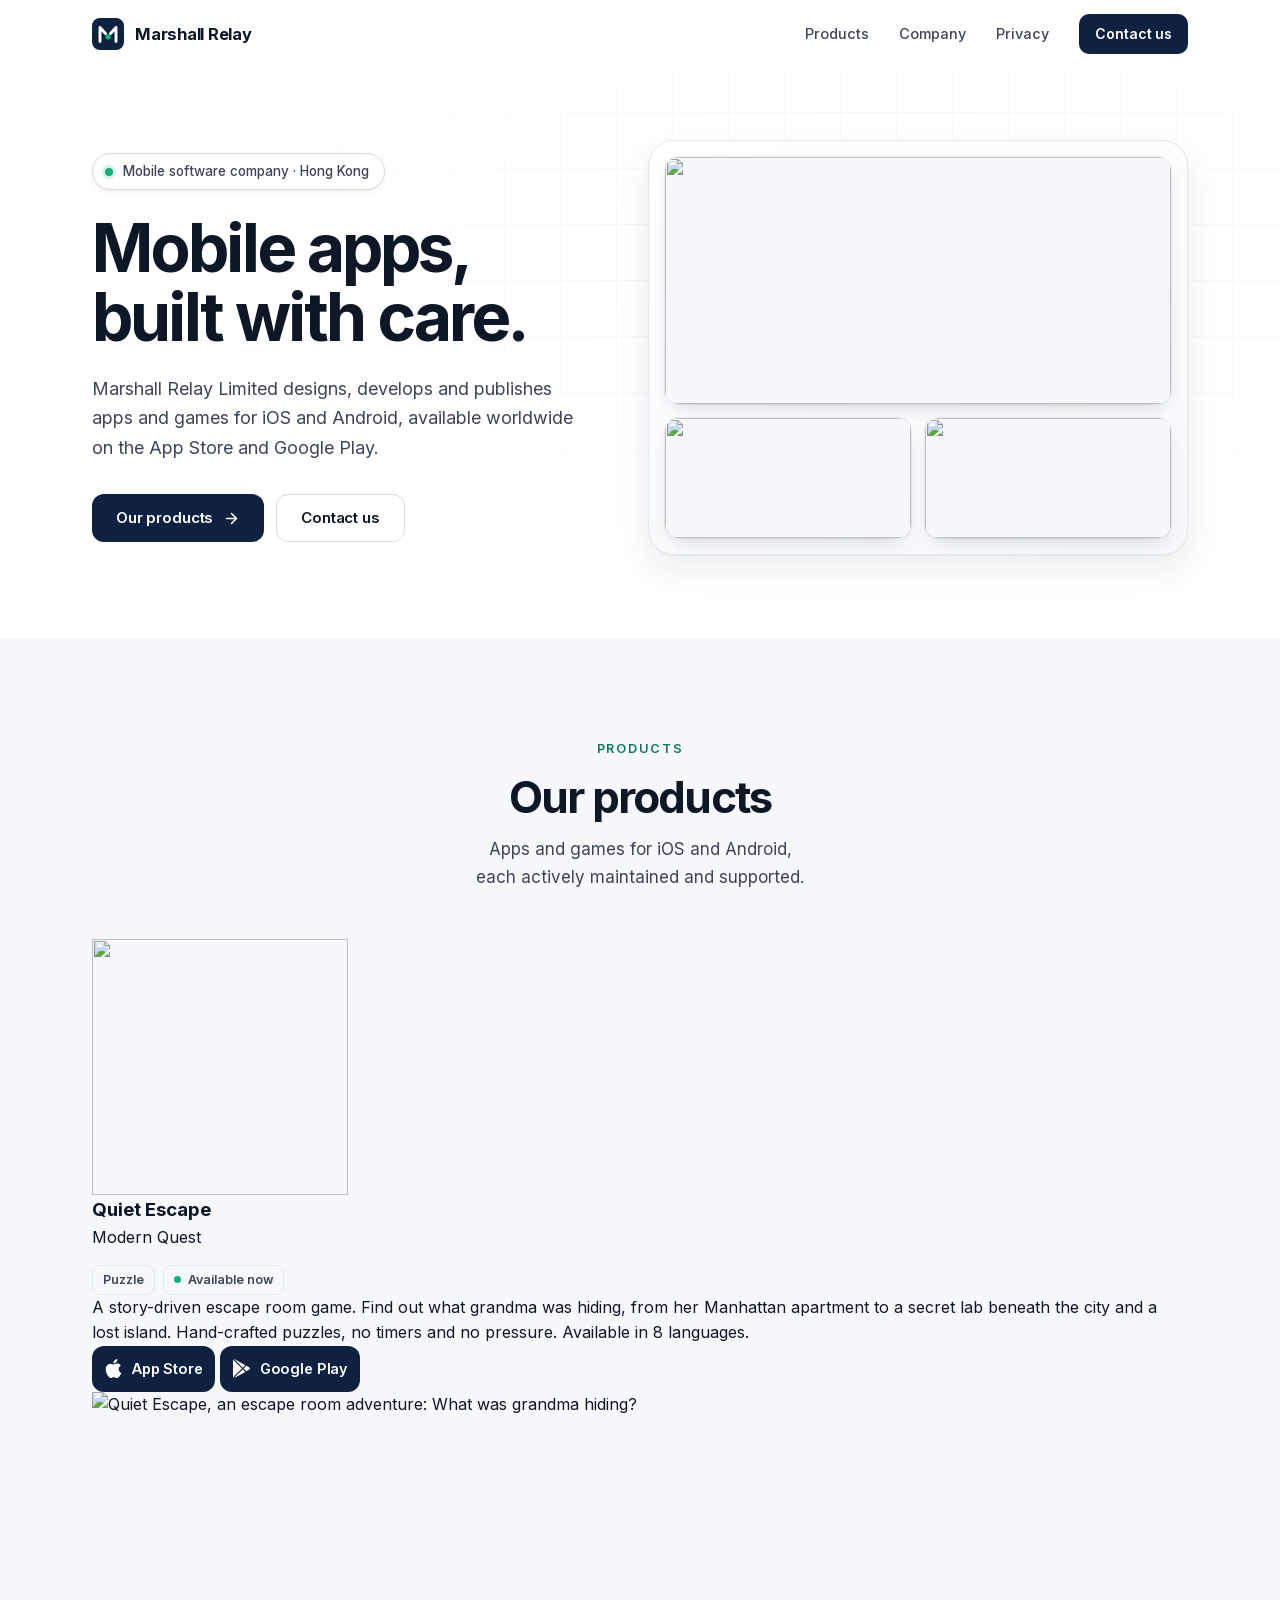
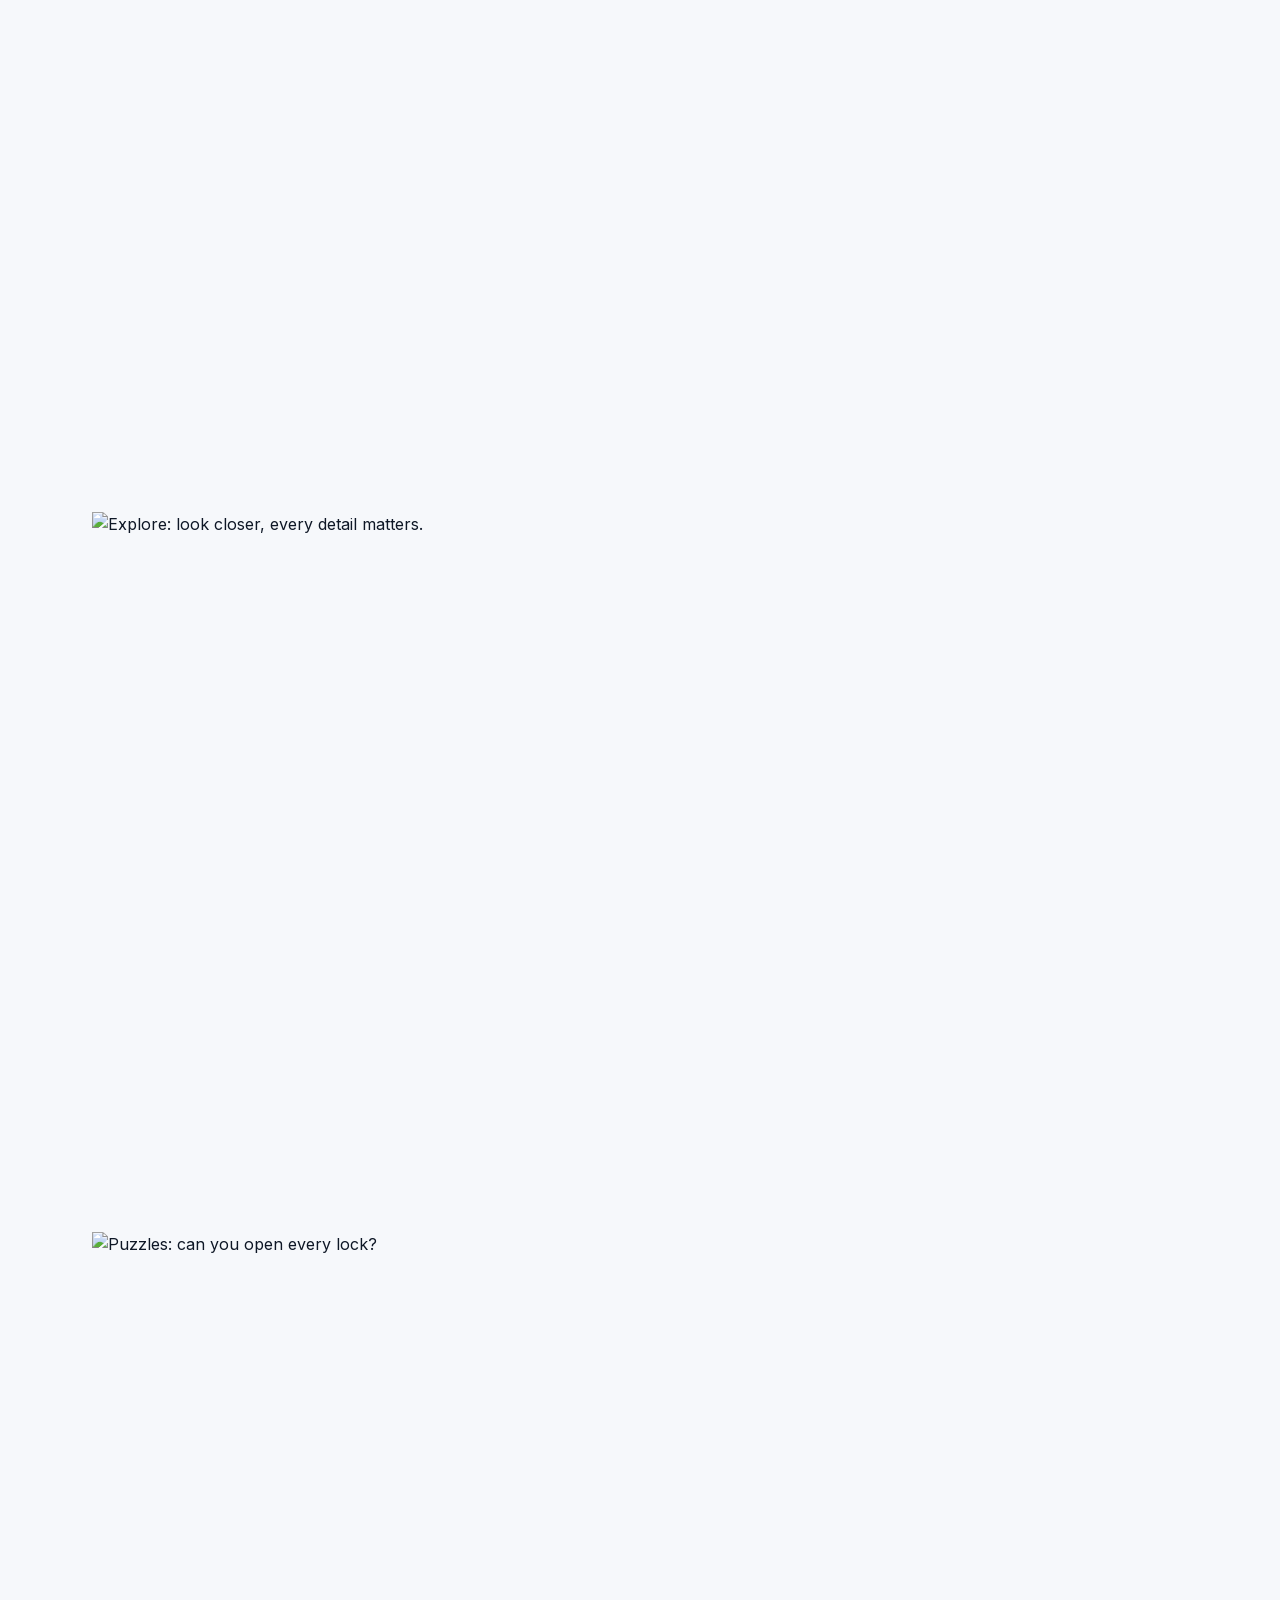
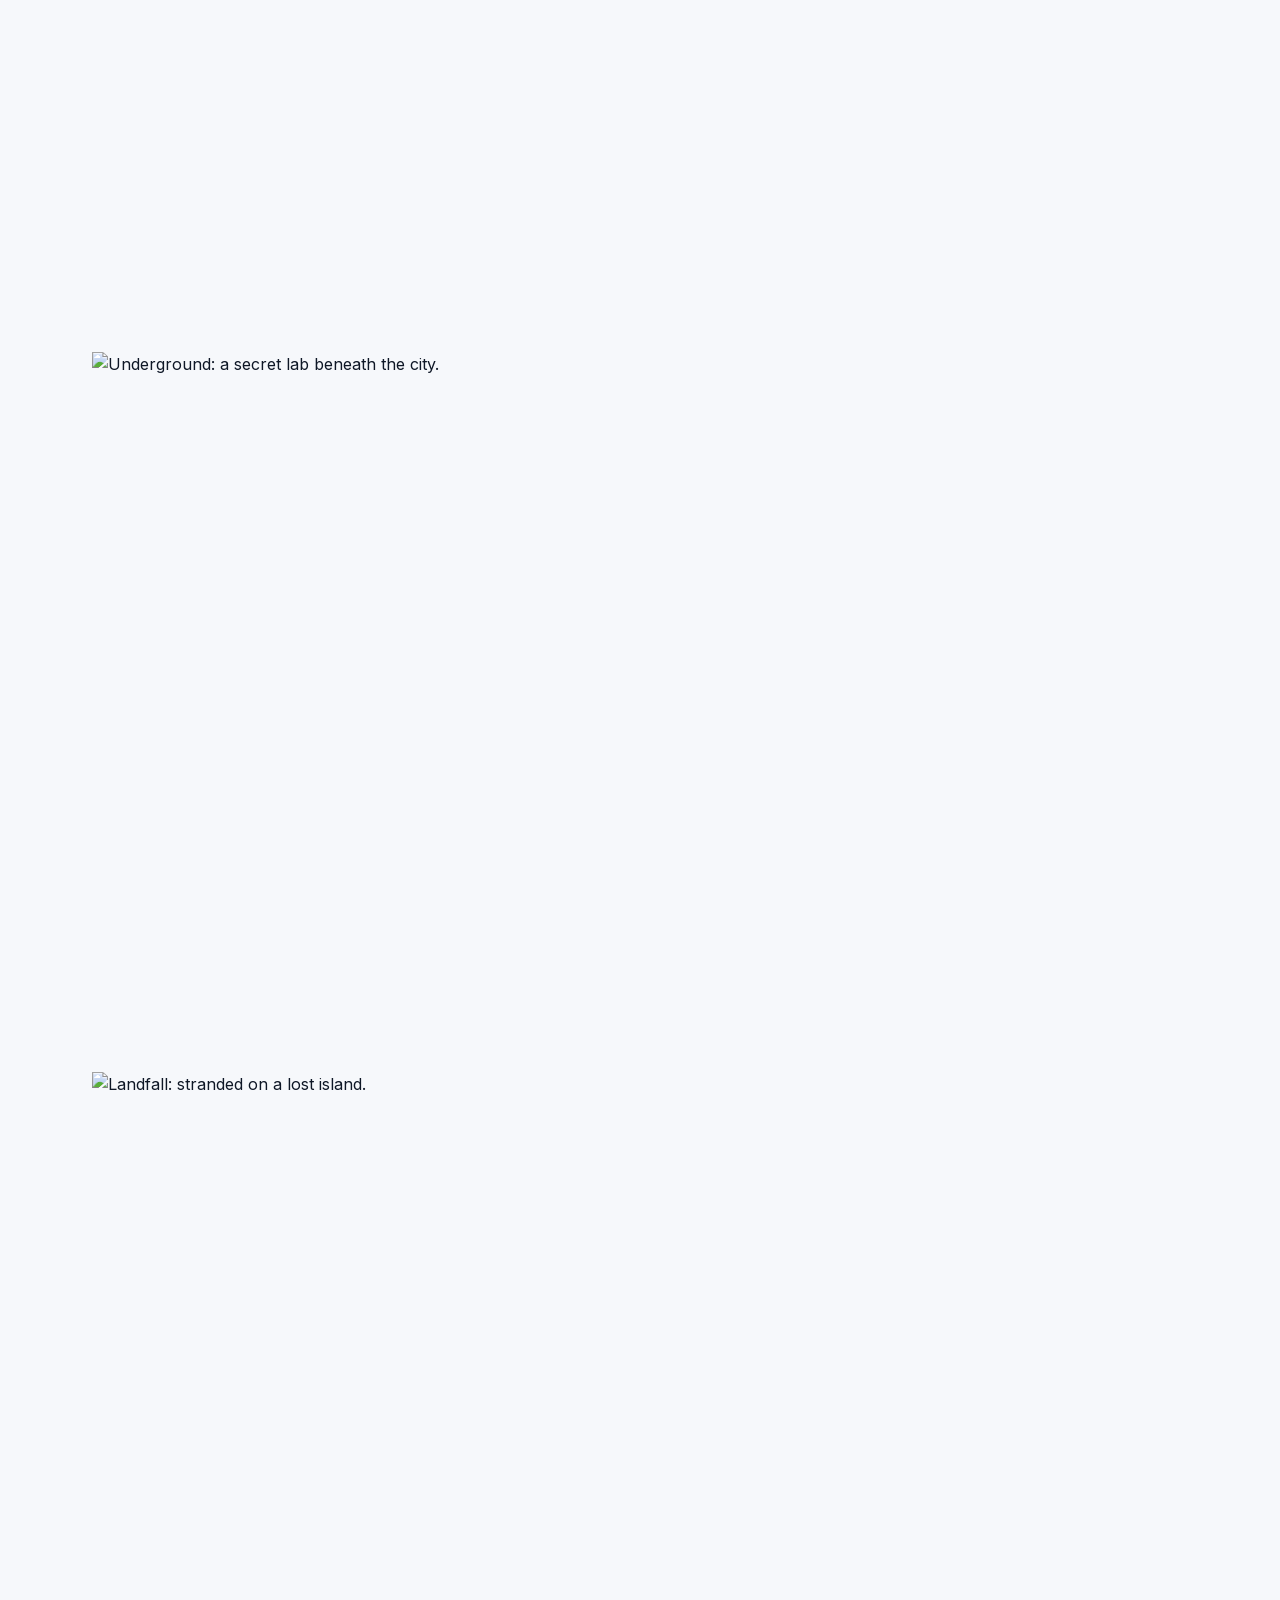
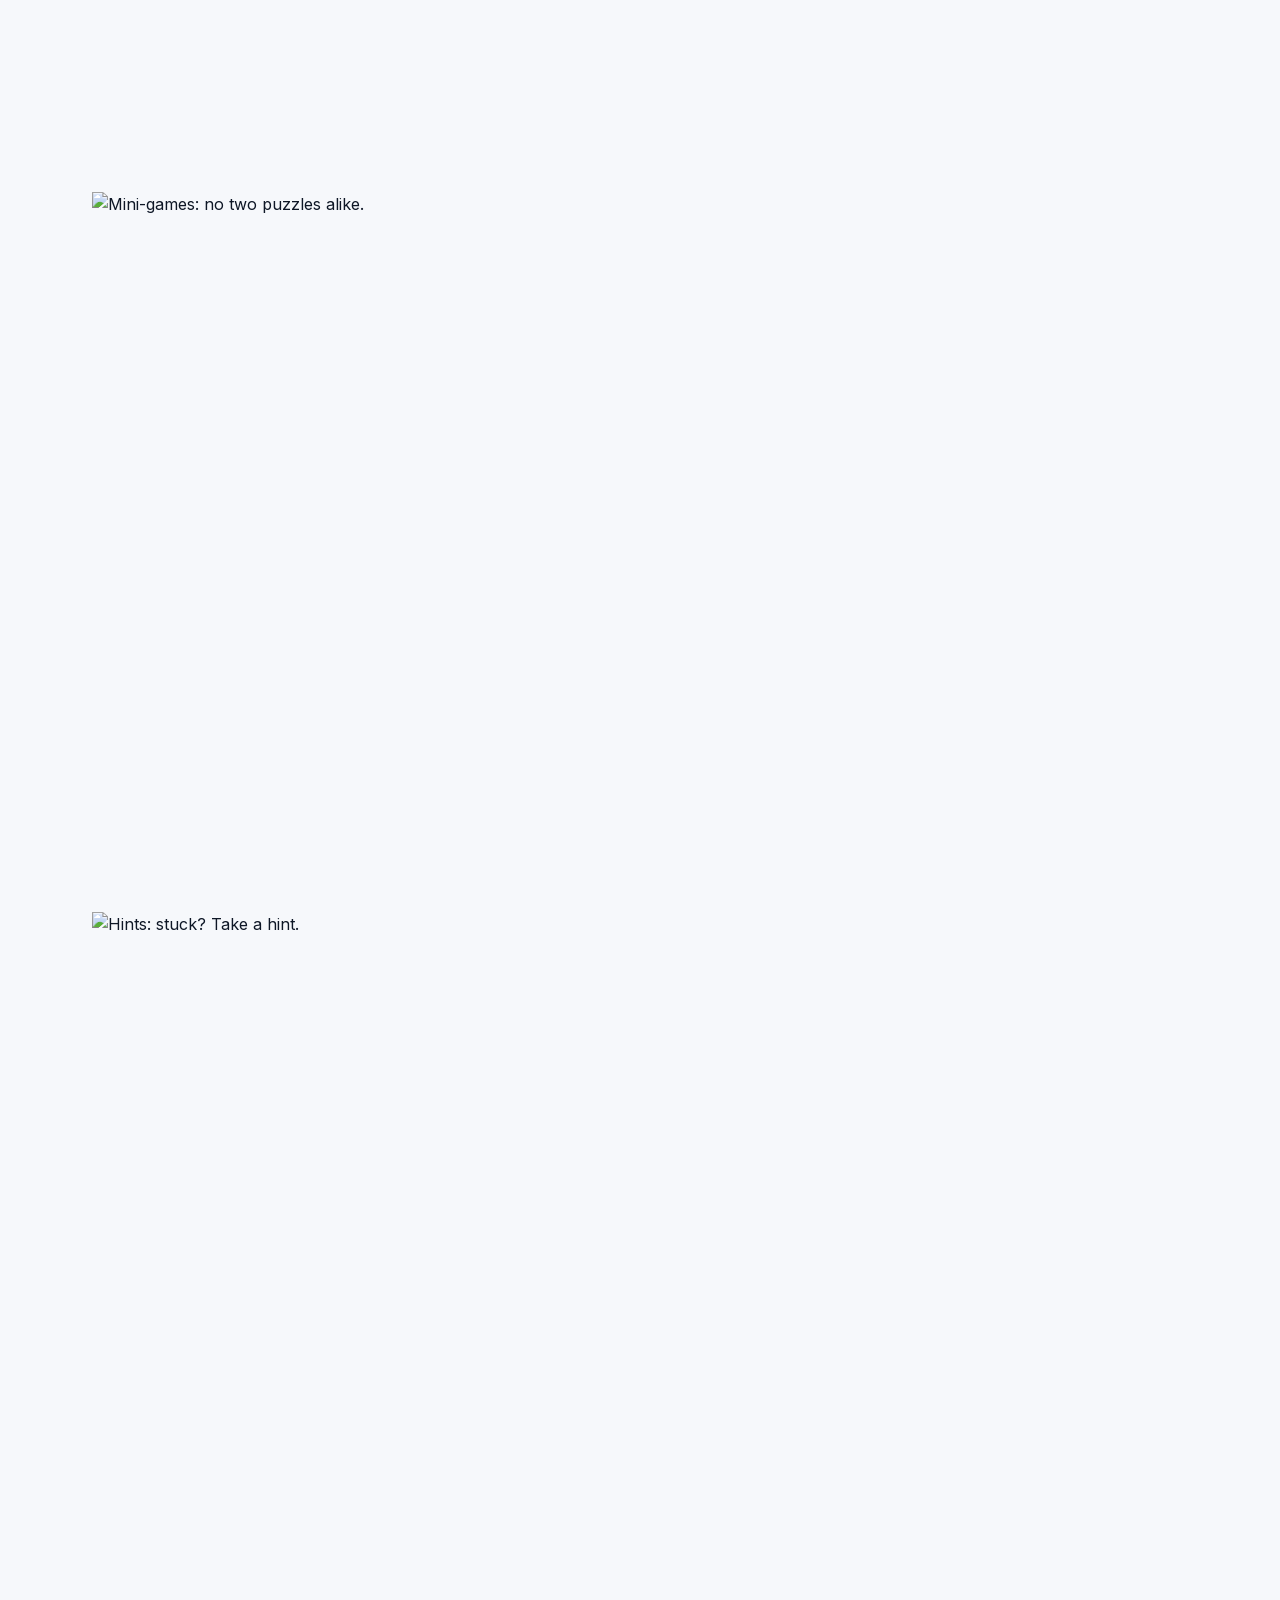
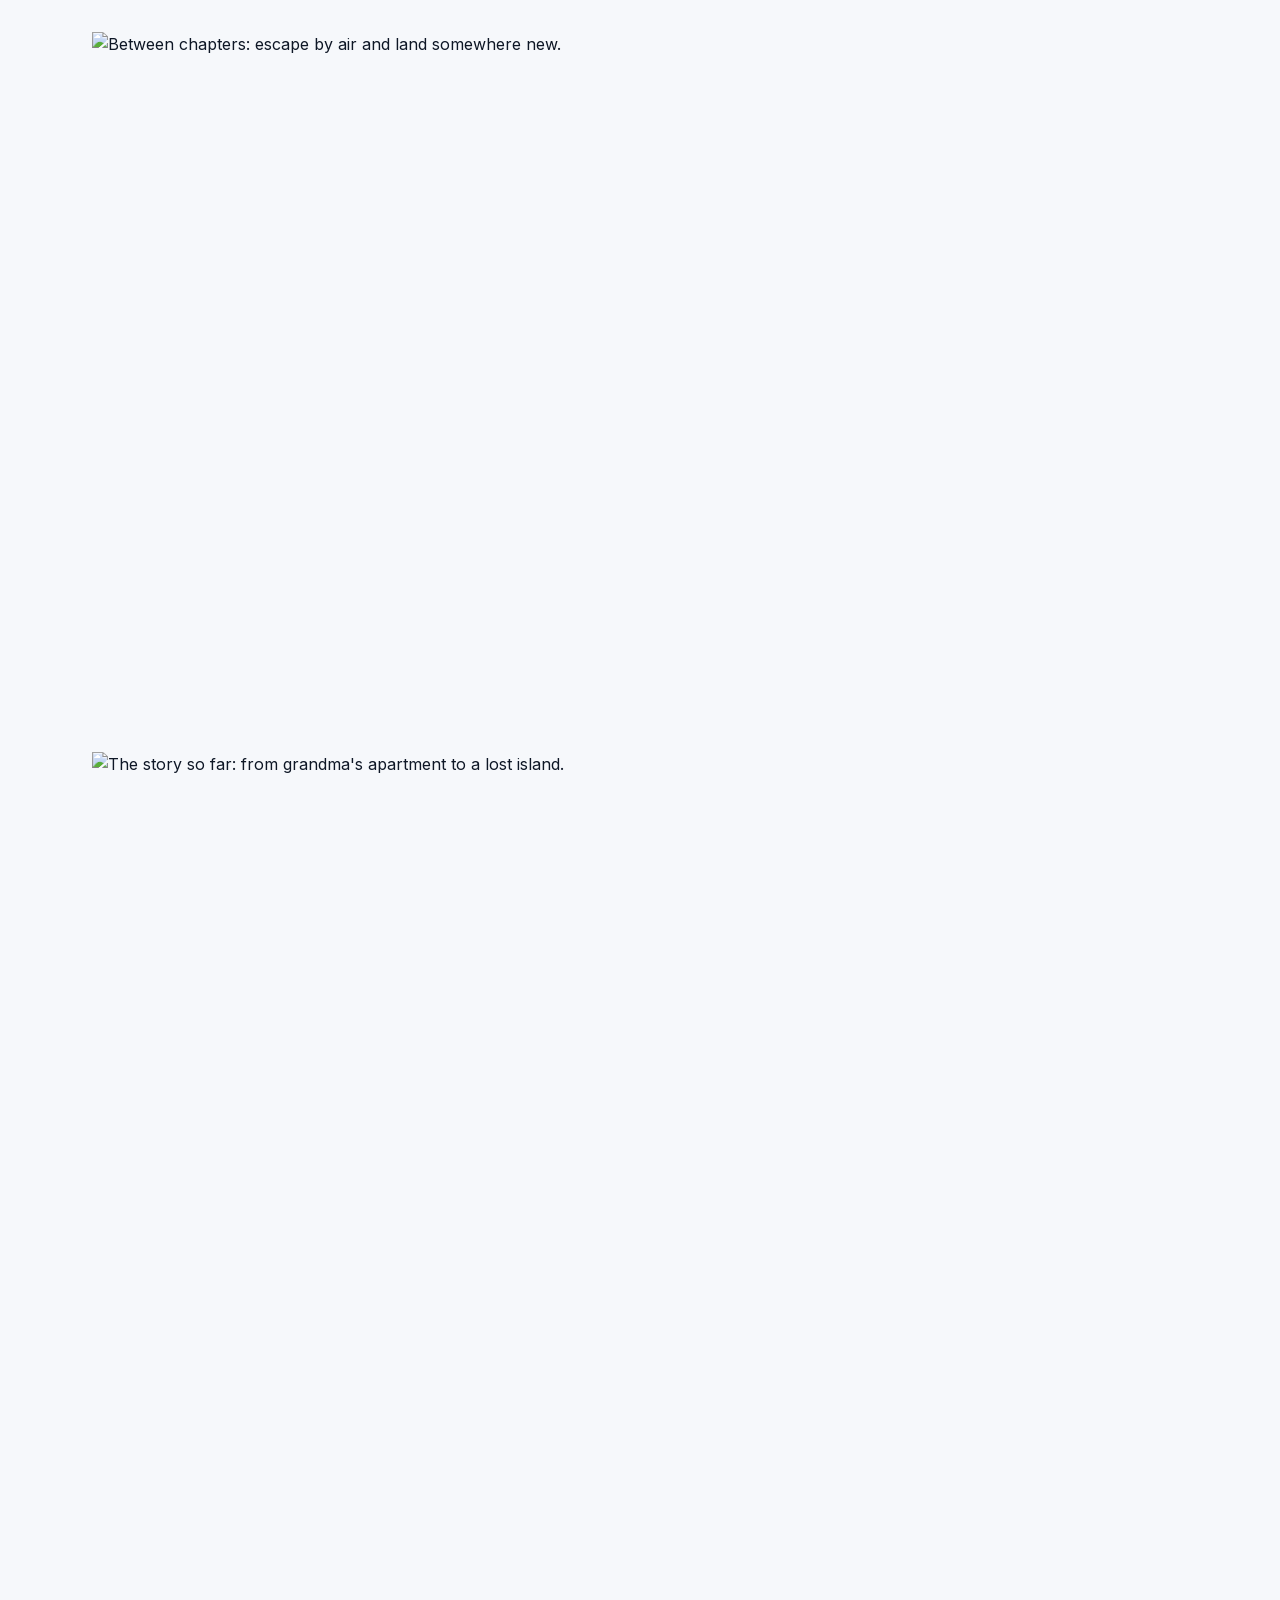
==== commit 6d163c81: "Add files via upload" ====
--- a/index.html
+++ b/index.html
@@ -97,15 +97,15 @@
           <a class="btn btn-secondary" href="#contact">Contact us</a>
         </div>
         <div class="hero-apps" aria-hidden="true">
-          <img src="assets/quiet-escape-icon.webp" width="256" height="256" alt="">
-          <img src="assets/capy-resort-icon.webp" width="256" height="256" alt="">
-          <img src="assets/marshall-vpn-icon.webp" width="256" height="256" alt="">
+          <img src="assets/apps/quiet-escape/icon.webp" width="256" height="256" alt="">
+          <img src="assets/apps/capy-resort/icon.webp" width="256" height="256" alt="">
+          <img src="assets/apps/marshall-vpn/icon.webp" width="256" height="256" alt="">
         </div>
       </div>
       <div class="collage rv d1" aria-hidden="true">
-        <div class="shot shot--main"><img src="assets/quiet-escape-banner.webp" width="1024" height="500" alt=""></div>
-        <div class="shot"><img src="assets/capy-resort-banner.webp" width="1024" height="500" alt=""></div>
-        <div class="shot"><img src="assets/marshall-vpn-banner.webp" width="1024" height="500" alt=""></div>
+        <div class="shot shot--main"><img src="assets/apps/quiet-escape/banner.webp" width="1024" height="500" alt="" fetchpriority="high"></div>
+        <div class="shot"><img src="assets/apps/capy-resort/banner.webp" width="1024" height="500" alt=""></div>
+        <div class="shot"><img src="assets/apps/marshall-vpn/banner.webp" width="1024" height="500" alt=""></div>
       </div>
     </div>
   </div>
@@ -120,18 +120,19 @@
       <p>Apps and games for iOS and Android, each actively maintained and supported.</p>
     </div>
 
-    <div class="apps">
-      <article class="app rv" id="quiet-escape" aria-labelledby="t-qe">
-        <div class="app-media"><img src="assets/quiet-escape-banner.webp" width="1024" height="500" alt="Quiet Escape: Modern Quest — a dimly lit room with a locked steel door." loading="lazy" decoding="async"></div>
-        <div class="app-body">
-          <div class="app-head">
-            <img class="app-icon" src="assets/quiet-escape-icon.webp" width="256" height="256" alt="" loading="lazy" decoding="async">
-            <h3 class="app-title" id="t-qe">Quiet Escape</h3>
-          </div>
-          <p class="app-sub">Modern Quest · escape-room puzzle game</p>
+    <div class="products">
+      <article class="product rv" id="quiet-escape" aria-labelledby="t-qe">
+        <div class="product-info">
+          <div class="product-head">
+            <img class="product-icon" src="assets/apps/quiet-escape/icon.webp" width="256" height="256" alt="" loading="lazy" decoding="async">
+            <div>
+              <h3 class="product-title" id="t-qe">Quiet Escape</h3>
+              <p class="product-sub">Modern Quest</p>
+            </div>
+          </div>
           <div class="badges"><span class="badge">Puzzle</span><span class="badge badge--live">Available now</span></div>
-          <p class="app-desc">A story-driven point-and-click escape room. Explore a family apartment in Manhattan, find hidden clues and solve hand-crafted puzzles, with no timers and no pressure. Available in 8 languages.</p>
-          <div class="app-actions">
+          <p class="product-desc">A story-driven escape room game. Find out what grandma was hiding, from her Manhattan apartment to a secret lab beneath the city and a lost island. Hand-crafted puzzles, no timers and no pressure. Available in 8 languages.</p>
+          <div class="product-actions">
             <a class="store" href="https://apps.apple.com/us/app/quiet-escape-modern-quest/id6772781638" target="_blank" rel="noopener" aria-label="Download Quiet Escape on the App Store">
               <svg viewBox="0 0 24 24" fill="currentColor" aria-hidden="true"><path d="M12.152 6.896c-.948 0-2.415-1.078-3.96-1.04-2.04.027-3.91 1.183-4.961 3.014-2.117 3.675-.546 9.103 1.519 12.09 1.013 1.454 2.208 3.09 3.792 3.039 1.52-.065 2.09-.987 3.935-.987 1.831 0 2.35.987 3.96.948 1.637-.026 2.676-1.48 3.676-2.948 1.156-1.688 1.636-3.325 1.662-3.415-.039-.013-3.182-1.221-3.22-4.857-.026-3.04 2.48-4.494 2.597-4.559-1.429-2.09-3.623-2.324-4.39-2.376-2-.156-3.675 1.09-4.61 1.09zM15.53 3.83c.843-1.012 1.4-2.427 1.245-3.83-1.207.052-2.662.805-3.532 1.818-.78.896-1.454 2.338-1.273 3.714 1.338.104 2.715-.688 3.559-1.701"/></svg>
               <span class="store-label">App Store</span>
@@ -142,42 +143,86 @@
             </a>
           </div>
         </div>
+        <div class="gallery gallery--wide" data-gallery>
+          <div class="gallery-track" id="g-qe" tabindex="0" role="region" aria-label="Quiet Escape screenshots">
+            <ul class="gallery-list" role="list">
+              <li class="gallery-item"><img src="assets/apps/quiet-escape/01-640.webp" srcset="assets/apps/quiet-escape/01-640.webp 640w, assets/apps/quiet-escape/01-1280.webp 1280w" sizes="(max-width: 640px) 84vw, (max-width: 900px) 70vw, 560px" width="1280" height="720" alt="Quiet Escape, an escape room adventure: What was grandma hiding?" loading="lazy" decoding="async"></li>
+              <li class="gallery-item"><img src="assets/apps/quiet-escape/02-640.webp" srcset="assets/apps/quiet-escape/02-640.webp 640w, assets/apps/quiet-escape/02-1280.webp 1280w" sizes="(max-width: 640px) 84vw, (max-width: 900px) 70vw, 560px" width="1280" height="720" alt="Explore: look closer, every detail matters." loading="lazy" decoding="async"></li>
+              <li class="gallery-item"><img src="assets/apps/quiet-escape/03-640.webp" srcset="assets/apps/quiet-escape/03-640.webp 640w, assets/apps/quiet-escape/03-1280.webp 1280w" sizes="(max-width: 640px) 84vw, (max-width: 900px) 70vw, 560px" width="1280" height="720" alt="Puzzles: can you open every lock?" loading="lazy" decoding="async"></li>
+              <li class="gallery-item"><img src="assets/apps/quiet-escape/04-640.webp" srcset="assets/apps/quiet-escape/04-640.webp 640w, assets/apps/quiet-escape/04-1280.webp 1280w" sizes="(max-width: 640px) 84vw, (max-width: 900px) 70vw, 560px" width="1280" height="720" alt="Underground: a secret lab beneath the city." loading="lazy" decoding="async"></li>
+              <li class="gallery-item"><img src="assets/apps/quiet-escape/05-640.webp" srcset="assets/apps/quiet-escape/05-640.webp 640w, assets/apps/quiet-escape/05-1280.webp 1280w" sizes="(max-width: 640px) 84vw, (max-width: 900px) 70vw, 560px" width="1280" height="720" alt="Landfall: stranded on a lost island." loading="lazy" decoding="async"></li>
+              <li class="gallery-item"><img src="assets/apps/quiet-escape/06-640.webp" srcset="assets/apps/quiet-escape/06-640.webp 640w, assets/apps/quiet-escape/06-1280.webp 1280w" sizes="(max-width: 640px) 84vw, (max-width: 900px) 70vw, 560px" width="1280" height="720" alt="Mini-games: no two puzzles alike." loading="lazy" decoding="async"></li>
+              <li class="gallery-item"><img src="assets/apps/quiet-escape/07-640.webp" srcset="assets/apps/quiet-escape/07-640.webp 640w, assets/apps/quiet-escape/07-1280.webp 1280w" sizes="(max-width: 640px) 84vw, (max-width: 900px) 70vw, 560px" width="1280" height="720" alt="Hints: stuck? Take a hint." loading="lazy" decoding="async"></li>
+              <li class="gallery-item"><img src="assets/apps/quiet-escape/08-640.webp" srcset="assets/apps/quiet-escape/08-640.webp 640w, assets/apps/quiet-escape/08-1280.webp 1280w" sizes="(max-width: 640px) 84vw, (max-width: 900px) 70vw, 560px" width="1280" height="720" alt="Between chapters: escape by air and land somewhere new." loading="lazy" decoding="async"></li>
+              <li class="gallery-item"><img src="assets/apps/quiet-escape/09-640.webp" srcset="assets/apps/quiet-escape/09-640.webp 640w, assets/apps/quiet-escape/09-1280.webp 1280w" sizes="(max-width: 640px) 84vw, (max-width: 900px) 70vw, 560px" width="1280" height="720" alt="The story so far: from grandma's apartment to a lost island." loading="lazy" decoding="async"></li>
+            </ul>
+          </div>
+          <div class="gallery-ui">
+            <div class="gallery-bar" aria-hidden="true"><span class="gallery-thumb"></span></div>
+            <button class="gallery-btn" type="button" data-dir="-1" aria-controls="g-qe" aria-label="Previous screenshots"><svg viewBox="0 0 24 24" fill="none" stroke="currentColor" stroke-width="2.2" stroke-linecap="round" stroke-linejoin="round" aria-hidden="true"><path d="m15 18-6-6 6-6"/></svg></button>
+            <button class="gallery-btn" type="button" data-dir="1" aria-controls="g-qe" aria-label="Next screenshots"><svg viewBox="0 0 24 24" fill="none" stroke="currentColor" stroke-width="2.2" stroke-linecap="round" stroke-linejoin="round" aria-hidden="true"><path d="m9 18 6-6-6-6"/></svg></button>
+          </div>
+        </div>
       </article>
 
-      <article class="app rv d1" id="capy-resort" aria-labelledby="t-capy">
-        <div class="app-media"><img src="assets/capy-resort-banner.webp" width="1024" height="500" alt="Capy Resort — a waving capybara in front of a sunny beach resort." loading="lazy" decoding="async"></div>
-        <div class="app-body">
-          <div class="app-head">
-            <img class="app-icon" src="assets/capy-resort-icon.webp" width="256" height="256" alt="" loading="lazy" decoding="async">
-            <h3 class="app-title" id="t-capy">Capy Resort</h3>
-          </div>
-          <p class="app-sub">Cozy Idle Tycoon</p>
-          <div class="badges"><span class="badge">Idle game</span><span class="badge badge--soon">Coming soon</span></div>
-          <p class="app-desc">A cosy idle tycoon about a resort full of capybaras. Collect, make and sell, hire helpers, and grow a tiny yard into hot springs, a beach, a harbour and a night market.</p>
-          <div class="app-actions">
-            <span class="store store--soon" aria-label="Coming soon to the App Store">
+      <article class="product rv" id="capy-resort" aria-labelledby="t-capy">
+        <div class="product-info">
+          <div class="product-head">
+            <img class="product-icon" src="assets/apps/capy-resort/icon.webp" width="256" height="256" alt="" loading="lazy" decoding="async">
+            <div>
+              <h3 class="product-title" id="t-capy">Capy Resort</h3>
+              <p class="product-sub">Cozy Idle Tycoon</p>
+            </div>
+          </div>
+          <div class="badges"><span class="badge">Idle game</span><span class="badge badge--live">Available on iOS</span></div>
+          <p class="product-desc">A cozy idle tycoon about a resort full of capybaras. Collect, make and sell, hire capy helpers, and grow a tiny yard into hot springs, a beach, a harbor, a night market and a Luna Park.</p>
+          <div class="product-actions">
+            <a class="store" href="https://apps.apple.com/us/app/capy-resort-cozy-idle-tycoon/id6794341226" target="_blank" rel="noopener" aria-label="Download Capy Resort on the App Store">
               <svg viewBox="0 0 24 24" fill="currentColor" aria-hidden="true"><path d="M12.152 6.896c-.948 0-2.415-1.078-3.96-1.04-2.04.027-3.91 1.183-4.961 3.014-2.117 3.675-.546 9.103 1.519 12.09 1.013 1.454 2.208 3.09 3.792 3.039 1.52-.065 2.09-.987 3.935-.987 1.831 0 2.35.987 3.96.948 1.637-.026 2.676-1.48 3.676-2.948 1.156-1.688 1.636-3.325 1.662-3.415-.039-.013-3.182-1.221-3.22-4.857-.026-3.04 2.48-4.494 2.597-4.559-1.429-2.09-3.623-2.324-4.39-2.376-2-.156-3.675 1.09-4.61 1.09zM15.53 3.83c.843-1.012 1.4-2.427 1.245-3.83-1.207.052-2.662.805-3.532 1.818-.78.896-1.454 2.338-1.273 3.714 1.338.104 2.715-.688 3.559-1.701"/></svg>
               <span class="store-label">App Store</span>
-            </span>
+            </a>
             <span class="store store--soon" aria-label="Coming soon to Google Play">
               <svg viewBox="0 0 24 24" fill="currentColor" aria-hidden="true"><path d="M22.018 13.298l-3.919 2.218-3.515-3.493 3.543-3.521 3.891 2.202a1.49 1.49 0 0 1 0 2.594zM1.337.924a1.486 1.486 0 0 0-.112.568v21.017c0 .217.045.419.124.6l11.155-11.087L1.337.924zm12.207 10.065l3.258-3.238L3.45.195a1.466 1.466 0 0 0-.946-.179l11.04 10.973zm0 2.067l-11 10.933c.298.036.612-.016.906-.183l13.324-7.54-3.23-3.21z"/></svg>
               <span class="store-label">Google Play</span>
             </span>
           </div>
+          <p class="product-note">Coming soon to Google Play.</p>
+        </div>
+        <div class="gallery gallery--tall" style="--ar:1320/2868" data-gallery>
+          <div class="gallery-track" id="g-capy" tabindex="0" role="region" aria-label="Capy Resort screenshots">
+            <ul class="gallery-list" role="list">
+              <li class="gallery-item"><img src="assets/apps/capy-resort/01-600.webp" width="600" height="1304" alt="Capy Resort: build a cozy capybara resort." loading="lazy" decoding="async"></li>
+              <li class="gallery-item"><img src="assets/apps/capy-resort/02-600.webp" width="600" height="1304" alt="Collect, make and sell." loading="lazy" decoding="async"></li>
+              <li class="gallery-item"><img src="assets/apps/capy-resort/03-600.webp" width="600" height="1304" alt="Serve cute animal guests." loading="lazy" decoding="async"></li>
+              <li class="gallery-item"><img src="assets/apps/capy-resort/04-600.webp" width="600" height="1304" alt="Hire cute capy helpers." loading="lazy" decoding="async"></li>
+              <li class="gallery-item"><img src="assets/apps/capy-resort/05-600.webp" width="600" height="1304" alt="Hot springs and a water park." loading="lazy" decoding="async"></li>
+              <li class="gallery-item"><img src="assets/apps/capy-resort/06-600.webp" width="600" height="1304" alt="Welcome the cruise ship." loading="lazy" decoding="async"></li>
+              <li class="gallery-item"><img src="assets/apps/capy-resort/07-600.webp" width="600" height="1304" alt="A lantern-lit night market." loading="lazy" decoding="async"></li>
+              <li class="gallery-item"><img src="assets/apps/capy-resort/08-600.webp" width="600" height="1304" alt="Fireworks over Luna Park." loading="lazy" decoding="async"></li>
+              <li class="gallery-item"><img src="assets/apps/capy-resort/09-600.webp" width="600" height="1304" alt="Dress up your capybara." loading="lazy" decoding="async"></li>
+              <li class="gallery-item"><img src="assets/apps/capy-resort/10-600.webp" width="600" height="1304" alt="Build the golden statue." loading="lazy" decoding="async"></li>
+            </ul>
+          </div>
+          <div class="gallery-ui">
+            <div class="gallery-bar" aria-hidden="true"><span class="gallery-thumb"></span></div>
+            <button class="gallery-btn" type="button" data-dir="-1" aria-controls="g-capy" aria-label="Previous screenshots"><svg viewBox="0 0 24 24" fill="none" stroke="currentColor" stroke-width="2.2" stroke-linecap="round" stroke-linejoin="round" aria-hidden="true"><path d="m15 18-6-6 6-6"/></svg></button>
+            <button class="gallery-btn" type="button" data-dir="1" aria-controls="g-capy" aria-label="Next screenshots"><svg viewBox="0 0 24 24" fill="none" stroke="currentColor" stroke-width="2.2" stroke-linecap="round" stroke-linejoin="round" aria-hidden="true"><path d="m9 18 6-6-6-6"/></svg></button>
+          </div>
         </div>
       </article>
 
-      <article class="app rv d2" id="marshall-vpn" aria-labelledby="t-vpn">
-        <div class="app-media"><img src="assets/marshall-vpn-banner.webp" width="1024" height="500" alt="Marshall VPN — the app connected, with a grid of server locations." loading="lazy" decoding="async"></div>
-        <div class="app-body">
-          <div class="app-head">
-            <img class="app-icon" src="assets/marshall-vpn-icon.webp" width="256" height="256" alt="" loading="lazy" decoding="async">
-            <h3 class="app-title" id="t-vpn">Marshall VPN</h3>
-          </div>
-          <p class="app-sub">Secure connection in one tap</p>
+      <article class="product rv" id="marshall-vpn" aria-labelledby="t-vpn">
+        <div class="product-info">
+          <div class="product-head">
+            <img class="product-icon" src="assets/apps/marshall-vpn/icon.webp" width="256" height="256" alt="" loading="lazy" decoding="async">
+            <div>
+              <h3 class="product-title" id="t-vpn">Marshall VPN</h3>
+              <p class="product-sub">Secure connection in one tap</p>
+            </div>
+          </div>
           <div class="badges"><span class="badge">Utility</span><span class="badge badge--live">Available now</span></div>
-          <p class="app-desc">A simple VPN app with one-tap connect and modern encryption. No sign-up required. Free with ads, with an optional subscription.</p>
-          <div class="app-actions">
+          <p class="product-desc">A simple VPN app with one-tap connect and modern encryption. No sign-up required. Free with ads, with an optional subscription.</p>
+          <div class="product-actions">
             <a class="store" href="https://apps.apple.com/us/app/marshall-vpn/id6761729239" target="_blank" rel="noopener" aria-label="Download Marshall VPN on the App Store">
               <svg viewBox="0 0 24 24" fill="currentColor" aria-hidden="true"><path d="M12.152 6.896c-.948 0-2.415-1.078-3.96-1.04-2.04.027-3.91 1.183-4.961 3.014-2.117 3.675-.546 9.103 1.519 12.09 1.013 1.454 2.208 3.09 3.792 3.039 1.52-.065 2.09-.987 3.935-.987 1.831 0 2.35.987 3.96.948 1.637-.026 2.676-1.48 3.676-2.948 1.156-1.688 1.636-3.325 1.662-3.415-.039-.013-3.182-1.221-3.22-4.857-.026-3.04 2.48-4.494 2.597-4.559-1.429-2.09-3.623-2.324-4.39-2.376-2-.156-3.675 1.09-4.61 1.09zM15.53 3.83c.843-1.012 1.4-2.427 1.245-3.83-1.207.052-2.662.805-3.532 1.818-.78.896-1.454 2.338-1.273 3.714 1.338.104 2.715-.688 3.559-1.701"/></svg>
               <span class="store-label">App Store</span>
@@ -186,6 +231,20 @@
               <svg viewBox="0 0 24 24" fill="currentColor" aria-hidden="true"><path d="M22.018 13.298l-3.919 2.218-3.515-3.493 3.543-3.521 3.891 2.202a1.49 1.49 0 0 1 0 2.594zM1.337.924a1.486 1.486 0 0 0-.112.568v21.017c0 .217.045.419.124.6l11.155-11.087L1.337.924zm12.207 10.065l3.258-3.238L3.45.195a1.466 1.466 0 0 0-.946-.179l11.04 10.973zm0 2.067l-11 10.933c.298.036.612-.016.906-.183l13.324-7.54-3.23-3.21z"/></svg>
               <span class="store-label">Google Play</span>
             </a>
+          </div>
+        </div>
+        <div class="gallery gallery--tall" style="--ar:1242/2688" data-gallery>
+          <div class="gallery-track" id="g-vpn" tabindex="0" role="region" aria-label="Marshall VPN screenshots">
+            <ul class="gallery-list" role="list">
+              <li class="gallery-item"><img src="assets/apps/marshall-vpn/01-600.webp" width="600" height="1299" alt="Marshall VPN: privacy in one tap." loading="lazy" decoding="async"></li>
+              <li class="gallery-item"><img src="assets/apps/marshall-vpn/02-600.webp" width="600" height="1299" alt="Fast speed in every country." loading="lazy" decoding="async"></li>
+              <li class="gallery-item"><img src="assets/apps/marshall-vpn/03-600.webp" width="600" height="1299" alt="Servers worldwide: switch country in a second." loading="lazy" decoding="async"></li>
+            </ul>
+          </div>
+          <div class="gallery-ui">
+            <div class="gallery-bar" aria-hidden="true"><span class="gallery-thumb"></span></div>
+            <button class="gallery-btn" type="button" data-dir="-1" aria-controls="g-vpn" aria-label="Previous screenshots"><svg viewBox="0 0 24 24" fill="none" stroke="currentColor" stroke-width="2.2" stroke-linecap="round" stroke-linejoin="round" aria-hidden="true"><path d="m15 18-6-6 6-6"/></svg></button>
+            <button class="gallery-btn" type="button" data-dir="1" aria-controls="g-vpn" aria-label="Next screenshots"><svg viewBox="0 0 24 24" fill="none" stroke="currentColor" stroke-width="2.2" stroke-linecap="round" stroke-linejoin="round" aria-hidden="true"><path d="m9 18 6-6-6-6"/></svg></button>
           </div>
         </div>
       </article>
--- a/assets/site.css
+++ b/assets/site.css
@@ -1,7 +1,7 @@
 /* Marshall Relay — shared site styles (home + privacy) */
 
-@font-face{font-family:'Inter';font-style:normal;font-weight:400 700;font-display:swap;src:url(fonts/inter-latin-ext.woff2) format('woff2');unicode-range:U+0100-02BA,U+02BD-02C5,U+02C7-02CC,U+02CE-02D7,U+02DD-02FF,U+0304,U+0308,U+0329,U+1D00-1DBF,U+1E00-1E9F,U+1EF2-1EFF,U+2020,U+20A0-20AB,U+20AD-20C0,U+2113,U+2C60-2C7F,U+A720-A7FF}
-@font-face{font-family:'Inter';font-style:normal;font-weight:400 700;font-display:swap;src:url(fonts/inter-latin.woff2) format('woff2');unicode-range:U+0000-00FF,U+0131,U+0152-0153,U+02BB-02BC,U+02C6,U+02DA,U+02DC,U+0304,U+0308,U+0329,U+2000-206F,U+20AC,U+2122,U+2191,U+2193,U+2212,U+2215,U+FEFF,U+FFFD}
+@font-face{font-family:'Inter';font-style:normal;font-weight:400 700;font-display:swap;src:url(fronts/inter-latin-ext.woff2) format('woff2');unicode-range:U+0100-02BA,U+02BD-02C5,U+02C7-02CC,U+02CE-02D7,U+02DD-02FF,U+0304,U+0308,U+0329,U+1D00-1DBF,U+1E00-1E9F,U+1EF2-1EFF,U+2020,U+20A0-20AB,U+20AD-20C0,U+2113,U+2C60-2C7F,U+A720-A7FF}
+@font-face{font-family:'Inter';font-style:normal;font-weight:400 700;font-display:swap;src:url(fronts/inter-latin.woff2) format('woff2');unicode-range:U+0000-00FF,U+0131,U+0152-0153,U+02BB-02BC,U+02C6,U+02DA,U+02DC,U+0304,U+0308,U+0329,U+2000-206F,U+20AC,U+2122,U+2191,U+2193,U+2212,U+2215,U+FEFF,U+FFFD}
 
 *,*::before,*::after{box-sizing:border-box;margin:0;padding:0}
 
@@ -21,17 +21,17 @@
   --accent-bright:#12B07A;
   --amber:#D99A2B;
 
-  --r-xl:22px;--r-lg:16px;--r-md:12px;--r-sm:9px;
-  --maxw:1180px;
+  --r-xl:20px;--r-lg:16px;--r-md:12px;--r-sm:9px;
+  --maxw:1160px;
   --gutter:32px;
-  --nav-h:72px;
+  --nav-h:68px;
   --shadow-sm:0 1px 2px rgba(14,23,38,.05),0 2px 8px rgba(14,23,38,.04);
   --shadow-md:0 1px 2px rgba(14,23,38,.05),0 14px 34px rgba(14,23,38,.08);
   --ease:cubic-bezier(.16,1,.3,1);
   --sans:'Inter',-apple-system,BlinkMacSystemFont,'Segoe UI',Roboto,'Helvetica Neue',Arial,sans-serif;
   --mono:ui-monospace,'SFMono-Regular',Menlo,Consolas,monospace;
 }
-@media (max-width:640px){:root{--gutter:20px;--nav-h:64px}}
+@media (max-width:640px){:root{--gutter:20px;--nav-h:60px}}
 
 html{-webkit-text-size-adjust:100%;text-size-adjust:100%;scroll-behavior:smooth;scroll-padding-top:calc(var(--nav-h) + 16px);background:var(--bg)}
 body{background:var(--bg);color:var(--ink);font-family:var(--sans);font-size:16px;line-height:1.6;-webkit-font-smoothing:antialiased;-moz-osx-font-smoothing:grayscale;overflow-x:clip}
@@ -39,19 +39,17 @@
 a{color:inherit;text-decoration:none}
 button{font:inherit;color:inherit;background:none;border:0;cursor:pointer}
 ul,ol{list-style:none}
+h1,h2,h3{text-wrap:balance}
 :focus-visible{outline:2px solid var(--navy);outline-offset:3px;border-radius:8px}
 ::selection{background:rgba(18,176,122,.2)}
 
 .wrap{max-width:var(--maxw);margin:0 auto;padding:0 var(--gutter)}
-.sr-only{position:absolute;width:1px;height:1px;padding:0;margin:-1px;overflow:hidden;clip:rect(0,0,0,0);white-space:nowrap;border:0}
 .skip-link{position:absolute;left:16px;top:-80px;z-index:200;background:var(--navy);color:#fff;font-size:14px;font-weight:600;padding:10px 16px;border-radius:10px}
 .skip-link:focus{top:14px}
-
-/* ── Eyebrow ─────────────────────────────────── */
 .eyebrow{display:inline-block;font-size:12.5px;font-weight:600;letter-spacing:.14em;text-transform:uppercase;color:var(--accent)}
 
 /* ── Buttons ─────────────────────────────────── */
-.btn{display:inline-flex;align-items:center;justify-content:center;gap:10px;min-height:50px;padding:0 26px;border-radius:12px;font-size:15px;font-weight:600;letter-spacing:-.01em;white-space:nowrap;transition:transform .3s var(--ease),background-color .2s,border-color .2s,box-shadow .3s var(--ease),color .2s}
+.btn{display:inline-flex;align-items:center;justify-content:center;gap:10px;min-height:48px;padding:0 24px;border-radius:12px;font-size:15px;font-weight:600;letter-spacing:-.01em;white-space:nowrap;transition:transform .3s var(--ease),background-color .2s,border-color .2s,box-shadow .3s var(--ease)}
 .btn svg{width:17px;height:17px;flex:none}
 .btn-primary{background:var(--navy);color:#fff}
 .btn-primary:hover{background:var(--navy-2);transform:translateY(-1px);box-shadow:0 10px 24px rgba(15,33,64,.22)}
@@ -60,15 +58,14 @@
 .btn-sm{min-height:40px;padding:0 16px;font-size:14px;border-radius:10px}
 
 /* ── Navigation ──────────────────────────────── */
-.nav{position:fixed;inset:0 0 auto;z-index:100;background:rgba(255,255,255,.88);-webkit-backdrop-filter:saturate(1.8) blur(16px);backdrop-filter:saturate(1.8) blur(16px);border-bottom:1px solid transparent;transition:border-color .3s,box-shadow .3s}
+.nav{position:fixed;inset:0 0 auto;z-index:100;background:rgba(255,255,255,.9);-webkit-backdrop-filter:saturate(1.8) blur(16px);backdrop-filter:saturate(1.8) blur(16px);border-bottom:1px solid transparent;transition:border-color .3s,box-shadow .3s}
 .nav.is-scrolled,.nav.menu-open{border-bottom-color:var(--line);box-shadow:0 1px 12px rgba(14,23,38,.04)}
-.nav-in{position:relative;display:flex;align-items:center;justify-content:space-between;gap:24px;height:var(--nav-h)}
+.nav-in{display:flex;align-items:center;justify-content:space-between;gap:24px;height:var(--nav-h)}
 .brand{display:inline-flex;align-items:center;gap:11px;font-size:16.5px;font-weight:700;letter-spacing:-.015em;color:var(--ink)}
-.brand svg{width:34px;height:34px;flex:none}
-.brand small{display:block;font-size:11px;font-weight:500;letter-spacing:.02em;color:var(--muted)}
-.nav-links{display:flex;align-items:center;gap:32px}
+.brand svg{width:32px;height:32px;flex:none}
+.nav-links{display:flex;align-items:center;gap:30px}
 .nav-links a:not(.btn){font-size:14.5px;font-weight:500;color:var(--ink-2);transition:color .2s}
-.nav-links a:not(.btn):hover{color:var(--ink)}
+.nav-links a:not(.btn):hover,.nav-links a[aria-current]{color:var(--ink)}
 .menu-btn{display:none;align-items:center;gap:9px;min-height:40px;padding:0 14px;border:1px solid var(--line-2);border-radius:10px;font-size:14px;font-weight:600;background:#fff}
 .menu-btn .bars{position:relative;width:14px;height:10px}
 .menu-btn .bars::before,.menu-btn .bars::after{content:'';position:absolute;left:0;right:0;height:1.6px;border-radius:2px;background:currentColor;transition:transform .3s var(--ease),top .3s var(--ease)}
@@ -77,233 +74,204 @@
 .menu-open .menu-btn .bars::before{top:4px;transform:rotate(45deg)}
 .menu-open .menu-btn .bars::after{top:4px;transform:rotate(-45deg)}
 .mobile-menu{display:none;padding:4px 0 20px}
-.mobile-menu a:not(.btn){display:block;padding:15px 2px;border-bottom:1px solid var(--line);font-size:17px;font-weight:500}
+.mobile-menu a:not(.btn){display:block;padding:14px 2px;border-bottom:1px solid var(--line);font-size:17px;font-weight:500}
 .mobile-menu .btn{margin-top:16px;width:100%}
-@media (max-width:880px){
+@media (max-width:860px){
   .nav-links{display:none}
   .menu-btn{display:inline-flex}
   .menu-open .mobile-menu{display:block}
 }
 
 /* ── Reveal on scroll (only while JS runs) ───── */
-.js .rv{opacity:0;transform:translateY(18px);transition:opacity .8s var(--ease),transform .8s var(--ease)}
+.js .rv{opacity:0;transform:translateY(16px);transition:opacity .7s var(--ease),transform .7s var(--ease)}
 .js .rv.in{opacity:1;transform:none}
-.js .d1{transition-delay:.08s}.js .d2{transition-delay:.16s}.js .d3{transition-delay:.24s}
+.js .d1{transition-delay:.08s}.js .d2{transition-delay:.16s}
 
 /* ── Hero ────────────────────────────────────── */
-.hero{position:relative;padding:calc(var(--nav-h) + 88px) 0 64px;overflow:hidden;isolation:isolate}
+.hero{position:relative;padding:calc(var(--nav-h) + 72px) 0 84px;overflow:hidden;isolation:isolate}
 .hero::before{content:'';position:absolute;inset:0;z-index:-1;background-image:
   linear-gradient(rgba(14,23,38,.045) 1px,transparent 1px),
   linear-gradient(90deg,rgba(14,23,38,.045) 1px,transparent 1px);
   background-size:56px 56px;
-  -webkit-mask-image:radial-gradient(ellipse 65% 55% at 50% 22%,#000 20%,transparent 75%);
-  mask-image:radial-gradient(ellipse 65% 55% at 50% 22%,#000 20%,transparent 75%)}
-.hero-copy{text-align:center;display:flex;flex-direction:column;align-items:center}
+  -webkit-mask-image:radial-gradient(ellipse 70% 70% at 70% 40%,#000 15%,transparent 72%);
+  mask-image:radial-gradient(ellipse 70% 70% at 70% 40%,#000 15%,transparent 72%)}
+.hero-grid{display:grid;grid-template-columns:minmax(0,1fr) minmax(0,1.08fr);gap:56px;align-items:center}
 .pill{display:inline-flex;align-items:center;gap:10px;padding:7px 15px 7px 12px;border:1px solid var(--line-2);border-radius:999px;background:#fff;font-size:13.5px;font-weight:500;color:var(--ink-2);box-shadow:var(--shadow-sm)}
 .pill i{width:8px;height:8px;border-radius:50%;background:var(--accent-bright);box-shadow:0 0 0 3px rgba(18,176,122,.18);flex:none}
-.hero h1{margin-top:26px;font-size:clamp(40px,6vw,74px);font-weight:700;line-height:1.04;letter-spacing:-.045em;max-width:15ch}
-.hero-lead{margin-top:24px;max-width:660px;font-size:clamp(16.5px,1.45vw,19px);line-height:1.65;color:var(--ink-2)}
-.hero-actions{margin-top:36px;display:flex;flex-wrap:wrap;justify-content:center;gap:12px}
-
-/* banner showcase */
-.showcase{position:relative;margin:72px auto 0;max-width:1100px;aspect-ratio:1100/400}
-.shot{position:absolute;top:50%;left:50%;aspect-ratio:1024/500;border-radius:16px;overflow:hidden;background:var(--bg-soft);box-shadow:0 0 0 1px rgba(14,23,38,.06),0 30px 60px -22px rgba(14,23,38,.32),0 12px 24px -12px rgba(14,23,38,.18)}
-.shot img{width:100%;height:100%;object-fit:cover}
-.shot--main{width:50%;z-index:3;transform:translate(-50%,-50%)}
-.shot--left,.shot--right{width:40%;z-index:1;filter:saturate(.96)}
-.shot--left{transform:translate(-50%,-50%) translateX(-80%) translateY(4%) scale(.94)}
-.shot--right{transform:translate(-50%,-50%) translateX(80%) translateY(4%) scale(.94)}
-
-.facts{margin-top:72px;display:grid;grid-template-columns:repeat(4,minmax(0,1fr));border:1px solid var(--line);border-radius:var(--r-lg);background:#fff;box-shadow:var(--shadow-sm)}
-.facts div{padding:22px 26px;border-left:1px solid var(--line)}
-.facts div:first-child{border-left:0}
-.facts dt{font-size:12.5px;font-weight:600;letter-spacing:.1em;text-transform:uppercase;color:var(--faint)}
-.facts dd{margin-top:6px;font-size:17px;font-weight:600;letter-spacing:-.015em}
-
-@media (max-width:760px){
-  .hero{padding-top:calc(var(--nav-h) + 48px);padding-bottom:40px}
-  .hero-actions{width:100%}
+.hero h1{margin-top:24px;font-size:clamp(40px,5.4vw,66px);font-weight:700;line-height:1.04;letter-spacing:-.045em;max-width:11ch}
+.hero-lead{margin-top:22px;max-width:520px;font-size:clamp(16.5px,1.4vw,18.5px);line-height:1.65;color:var(--ink-2)}
+.hero-actions{margin-top:32px;display:flex;flex-wrap:wrap;gap:12px}
+
+.collage{display:grid;grid-template-columns:1fr 1fr;gap:14px;padding:16px;border:1px solid var(--line);border-radius:26px;background:linear-gradient(160deg,#fff 0%,var(--bg-soft) 100%);box-shadow:var(--shadow-md)}
+.collage .shot{position:relative;aspect-ratio:1024/500;border-radius:14px;overflow:hidden;background:var(--bg-soft);box-shadow:0 0 0 1px rgba(14,23,38,.06),0 8px 20px -10px rgba(14,23,38,.25)}
+.collage img{width:100%;height:100%;object-fit:cover}
+.shot--main{grid-column:1/-1}
+
+.hero-apps{display:none}
+
+@media (max-width:980px){
+  .hero{padding:calc(var(--nav-h) + 44px) 0 56px}
+  .hero-grid{grid-template-columns:1fr;gap:0}
+  .collage{display:none}
+  .hero h1{max-width:13ch}
+  .hero-apps{display:flex;gap:14px;margin-top:36px}
+  .hero-apps img{width:58px;height:58px;border-radius:22.5%;box-shadow:0 4px 14px rgba(14,23,38,.16)}
+}
+@media (max-width:520px){
   .hero-actions .btn{flex:1 1 100%}
-  .showcase{aspect-ratio:auto;display:grid;grid-template-columns:1fr 1fr;gap:12px;margin-top:48px}
-  .shot{position:relative;top:auto;left:auto;width:auto;transform:none;border-radius:12px}
-  .shot--main{grid-column:1/-1;order:-1}
-  .shot--left,.shot--right{width:auto;transform:none;filter:none}
-  .facts{grid-template-columns:repeat(2,minmax(0,1fr));margin-top:44px}
-  .facts div{padding:16px 18px}
-  .facts div:nth-child(3){border-left:0}
-  .facts div:nth-child(n+3){border-top:1px solid var(--line)}
 }
 
 /* ── Sections ────────────────────────────────── */
-.section{position:relative;padding:112px 0}
+.section{position:relative;padding:96px 0}
 .section--soft{background:var(--bg-soft)}
-.head{max-width:760px;margin:0 auto 56px;text-align:center}
-.head h2,.split-head h2{margin-top:14px;font-size:clamp(32px,4vw,48px);font-weight:700;line-height:1.08;letter-spacing:-.04em}
-.head p{margin:16px auto 0;max-width:620px;font-size:17px;line-height:1.7;color:var(--ink-2)}
-@media (max-width:640px){.section{padding:80px 0}.head{margin-bottom:40px}}
-
-/* ── Products grid ───────────────────────────── */
+.head{max-width:720px;margin:0 auto 48px;text-align:center}
+.head h2,.split-head h2{margin-top:12px;font-size:clamp(30px,3.8vw,44px);font-weight:700;line-height:1.1;letter-spacing:-.04em}
+.head p{margin:14px auto 0;max-width:560px;text-wrap:balance;font-size:17px;line-height:1.65;color:var(--ink-2)}
+@media (max-width:640px){.section{padding:64px 0}.head{margin-bottom:32px}}
+
+/* ── Products ────────────────────────────────── */
 .apps{display:grid;grid-template-columns:repeat(3,minmax(0,1fr));gap:24px;align-items:stretch}
-.app{display:flex;flex-direction:column;background:#fff;border:1px solid var(--line);border-radius:var(--r-xl);overflow:hidden;box-shadow:var(--shadow-sm);transition:box-shadow .35s var(--ease),transform .35s var(--ease),border-color .3s;scroll-margin-top:calc(var(--nav-h) + 20px)}
-.app:hover{transform:translateY(-4px);box-shadow:var(--shadow-md);border-color:var(--line-2)}
-.app-media{position:relative;aspect-ratio:1024/500;background:var(--bg-soft);border-bottom:1px solid var(--line)}
+.app{container-type:inline-size;display:flex;flex-direction:column;background:#fff;border:1px solid var(--line);border-radius:var(--r-xl);overflow:hidden;box-shadow:var(--shadow-sm);transition:box-shadow .35s var(--ease),transform .35s var(--ease),border-color .3s;scroll-margin-top:calc(var(--nav-h) + 20px)}
+.app:hover{transform:translateY(-3px);box-shadow:var(--shadow-md);border-color:var(--line-2)}
+.app-media{aspect-ratio:1024/500;background:var(--bg-soft);border-bottom:1px solid var(--line)}
 .app-media img{width:100%;height:100%;object-fit:cover}
-.app-body{position:relative;display:flex;flex-direction:column;flex:1;padding:0 26px 26px}
-.app-head{display:flex;align-items:flex-end;gap:14px;margin-top:-30px}
-.app-icon{width:68px;height:68px;border-radius:22.5%;flex:none;border:3px solid #fff;box-shadow:0 6px 18px rgba(14,23,38,.18)}
-.app-head h3{font-size:22px;font-weight:700;letter-spacing:-.03em;line-height:1.15;padding-bottom:2px}
-.app-sub{margin-top:14px;font-size:14.5px;font-weight:500;color:var(--muted)}
-.badges{display:flex;flex-wrap:wrap;gap:8px;margin-top:16px}
-.badge{display:inline-flex;align-items:center;gap:7px;padding:5px 11px;border-radius:8px;background:var(--bg-soft);border:1px solid var(--line);font-size:12.5px;font-weight:600;color:var(--ink-2)}
+.app-body{display:flex;flex-direction:column;flex:1;padding:0 24px 24px}
+.app-head{display:flex;align-items:flex-end;gap:14px;margin-top:-28px}
+.app-icon{width:64px;height:64px;border-radius:22.5%;flex:none;border:3px solid #fff;box-shadow:0 6px 18px rgba(14,23,38,.18);background:#fff}
+.app-title{font-size:21px;font-weight:700;letter-spacing:-.03em;line-height:1.15;padding-bottom:2px}
+.app-sub{margin-top:12px;font-size:14px;font-weight:500;color:var(--muted)}
+.badges{display:flex;flex-wrap:wrap;gap:8px;margin-top:14px}
+.badge{display:inline-flex;align-items:center;gap:7px;padding:4px 10px;border-radius:8px;background:var(--bg-soft);border:1px solid var(--line);font-size:12.5px;font-weight:600;color:var(--ink-2)}
 .badge--live::before,.badge--soon::before{content:'';width:7px;height:7px;border-radius:50%;background:var(--accent-bright)}
 .badge--soon::before{background:var(--amber)}
-.app-desc{margin-top:16px;font-size:15px;line-height:1.68;color:var(--ink-2)}
-.checks{display:grid;gap:9px;margin-top:18px}
-.checks li{display:flex;align-items:center;gap:10px;font-size:14.5px;font-weight:500}
-.checks svg{width:18px;height:18px;flex:none;color:var(--accent-bright)}
-.app-actions{margin-top:auto;padding-top:24px;display:grid;grid-template-columns:1fr 1fr;gap:10px}
-.store{display:inline-flex;align-items:center;justify-content:center;gap:9px;min-height:48px;padding:0 12px;border-radius:12px;background:var(--navy);color:#fff;transition:background-color .2s,transform .3s var(--ease)}
+.app-desc{margin-top:14px;font-size:15px;line-height:1.65;color:var(--ink-2)}
+.app-actions{margin-top:auto;padding-top:22px;display:grid;grid-template-columns:1fr 1fr;gap:10px}
+.store{display:inline-flex;align-items:center;justify-content:center;gap:9px;min-height:46px;padding:0 12px;border-radius:12px;background:var(--navy);color:#fff;transition:background-color .2s,transform .3s var(--ease)}
 .store:hover{background:var(--navy-2);transform:translateY(-1px)}
-.store svg{width:20px;height:20px;flex:none}
-.store-label{font-size:15px;font-weight:600;letter-spacing:-.01em;white-space:nowrap}
+.store svg{width:19px;height:19px;flex:none}
+.store-label{font-size:14.5px;font-weight:600;letter-spacing:-.01em;white-space:nowrap}
 .store--soon{background:var(--bg-soft);color:var(--faint);border:1px dashed var(--line-2);cursor:default}
 .store--soon:hover{background:var(--bg-soft);transform:none}
-.app-link{display:inline-flex;align-items:center;gap:6px;margin-top:14px;font-size:14px;font-weight:600;color:var(--accent)}
-.app-link svg{width:14px;height:14px;transition:transform .3s var(--ease)}
-.app-link:hover svg{transform:translate(2px,-2px)}
-
-.all-apps{margin-top:36px;display:flex;flex-wrap:wrap;justify-content:center;align-items:center;gap:10px 12px;font-size:14.5px;color:var(--muted)}
-.all-apps a{display:inline-flex;align-items:center;gap:8px;padding:9px 16px;border-radius:10px;border:1px solid var(--line-2);background:#fff;font-weight:600;color:var(--ink);transition:border-color .2s}
+
+.all-apps{margin-top:32px;display:flex;flex-wrap:wrap;justify-content:center;align-items:center;gap:10px 12px;font-size:14.5px;color:var(--muted)}
+.all-apps a{display:inline-flex;align-items:center;gap:8px;padding:8px 15px;border-radius:10px;border:1px solid var(--line-2);background:#fff;font-weight:600;color:var(--ink);transition:border-color .2s}
 .all-apps a:hover{border-color:var(--navy)}
 .all-apps svg{width:16px;height:16px}
-
-@media (max-width:1040px){.apps{grid-template-columns:repeat(2,minmax(0,1fr))}.apps .app:last-child{grid-column:1/-1;max-width:calc(50% - 12px);justify-self:center;width:100%}}
-@media (max-width:700px){.apps{grid-template-columns:1fr}.apps .app:last-child{grid-column:auto;max-width:none}}
-
-/* ── Principles ──────────────────────────────── */
-.cards{display:grid;grid-template-columns:repeat(4,minmax(0,1fr));gap:20px}
-.card{padding:30px 26px 28px;border-radius:var(--r-lg);background:#fff;border:1px solid var(--line)}
-.card-icon{width:46px;height:46px;border-radius:12px;display:flex;align-items:center;justify-content:center;background:rgba(18,176,122,.1);color:var(--accent)}
-.card-icon svg{width:22px;height:22px}
-.card h3{margin-top:22px;font-size:18px;font-weight:600;letter-spacing:-.02em}
-.card p{margin-top:10px;font-size:14.5px;line-height:1.7;color:var(--ink-2)}
-@media (max-width:980px){.cards{grid-template-columns:repeat(2,minmax(0,1fr))}}
-@media (max-width:560px){.cards{grid-template-columns:1fr}}
+@media (max-width:520px){.all-apps span{flex-basis:100%;text-align:center}}
+
+@container (max-width:340px){.app-actions{grid-template-columns:1fr}}
+@media (max-width:1040px){.apps{gap:18px}.app-body{padding:0 20px 20px}}
+@media (max-width:900px){.apps{grid-template-columns:1fr;max-width:560px;margin:0 auto}}
 
 /* ── Company ─────────────────────────────────── */
-.company{display:grid;grid-template-columns:minmax(0,.95fr) minmax(0,1.05fr);gap:40px;align-items:start}
+.company{display:grid;grid-template-columns:minmax(0,1fr) minmax(0,1fr);gap:56px;align-items:start}
 .split-head p{margin-top:16px;font-size:17px;line-height:1.7;color:var(--ink-2);max-width:50ch}
-.leader{margin-top:30px;display:flex;align-items:center;gap:16px;padding:18px 20px;border:1px solid var(--line);border-radius:var(--r-lg);background:#fff;box-shadow:var(--shadow-sm);max-width:420px}
-.avatar{width:50px;height:50px;border-radius:50%;flex:none;display:flex;align-items:center;justify-content:center;background:var(--navy);font-size:15px;font-weight:700;letter-spacing:.02em;color:#fff}
-.leader b{display:block;font-size:15.5px;font-weight:600;letter-spacing:-.01em}
-.leader span{display:block;margin-top:2px;font-size:13.5px;color:var(--muted)}
-.partners{margin-top:22px;display:flex;flex-wrap:wrap;gap:10px}
-.partners li{display:inline-flex;align-items:center;gap:9px;padding:9px 14px;border-radius:10px;border:1px solid var(--line);background:#fff;font-size:13.5px;font-weight:500;color:var(--ink-2)}
-.partners svg{width:16px;height:16px;color:var(--ink)}
+.points{margin-top:30px;display:grid;gap:20px}
+.point{display:grid;grid-template-columns:42px minmax(0,1fr);gap:16px;align-items:start}
+.point-icon{width:42px;height:42px;border-radius:11px;display:flex;align-items:center;justify-content:center;background:rgba(18,176,122,.1);color:var(--accent)}
+.point-icon svg{width:21px;height:21px}
+.point-title{display:block;font-size:16px;font-weight:600;letter-spacing:-.015em}
+.point-text{display:block;margin-top:3px;font-size:14.5px;line-height:1.6;color:var(--ink-2)}
 
 .registry{border:1px solid var(--line);border-radius:var(--r-xl);background:#fff;overflow:hidden;box-shadow:var(--shadow-sm)}
-.registry-head{display:flex;flex-wrap:wrap;align-items:center;justify-content:space-between;gap:10px 14px;padding:22px 28px;border-bottom:1px solid var(--line);background:var(--bg-soft)}
-.registry-head h3{font-size:17px;font-weight:600;letter-spacing:-.02em;white-space:nowrap}
-.registry-head span{font-size:13px;color:var(--muted)}
-.reg-row{display:grid;grid-template-columns:180px minmax(0,1fr);gap:20px;padding:16px 28px;border-bottom:1px solid var(--line)}
+.registry-head{padding:20px 26px;border-bottom:1px solid var(--line);background:var(--bg-soft)}
+.registry-head h3{font-size:16.5px;font-weight:600;letter-spacing:-.02em}
+.reg-row{display:grid;grid-template-columns:160px minmax(0,1fr);gap:18px;padding:15px 26px;border-bottom:1px solid var(--line)}
 .reg-row:last-child{border-bottom:0}
-.reg-row dt{padding-top:2px;font-size:12.5px;font-weight:600;letter-spacing:.08em;text-transform:uppercase;color:var(--faint)}
+.reg-row dt{padding-top:2px;font-size:12px;font-weight:600;letter-spacing:.08em;text-transform:uppercase;color:var(--faint)}
 .reg-row dd{font-size:15px;font-weight:500;line-height:1.55}
-.reg-row dd small{display:block;margin-top:3px;font-size:13px;font-weight:400;color:var(--muted)}
+.reg-row dd small{display:block;margin-top:2px;font-size:13px;font-weight:400;color:var(--muted)}
 .reg-row dd a{border-bottom:1px solid var(--line-2);transition:border-color .2s}
 .reg-row dd a:hover{border-color:var(--ink)}
-.mono{font-family:var(--mono);font-size:14px;padding:3px 9px;border-radius:7px;background:var(--bg-soft);border:1px solid var(--line);letter-spacing:.03em}
-@media (max-width:980px){.company{grid-template-columns:1fr}}
+.mono{font-family:var(--mono);font-size:14px;padding:2px 8px;border-radius:7px;background:var(--bg-soft);border:1px solid var(--line);letter-spacing:.03em}
+@media (max-width:980px){.company{grid-template-columns:1fr;gap:40px}}
 @media (max-width:640px){
-  .registry-head{padding:18px 20px}
-  .reg-row{grid-template-columns:1fr;gap:4px;padding:14px 20px}
-}
-
-/* ── Contact ─────────────────────────────────── */
-.cta{display:grid;grid-template-columns:minmax(0,1.2fr) minmax(0,.8fr);gap:40px;align-items:center;padding:56px 56px;border-radius:var(--r-xl);background:#fff;border:1px solid var(--line);box-shadow:var(--shadow-sm)}
-.cta h2{margin-top:14px;font-size:clamp(30px,3.5vw,44px);font-weight:700;line-height:1.1;letter-spacing:-.04em;max-width:18ch}
-.cta p{margin-top:14px;max-width:48ch;font-size:16.5px;line-height:1.7;color:var(--ink-2)}
-.cta-links{margin-top:22px;display:flex;flex-wrap:wrap;gap:8px 22px}
-.cta-links a{display:inline-flex;align-items:center;gap:6px;font-size:14.5px;font-weight:600;color:var(--accent)}
-.cta-links svg{width:14px;height:14px}
-.cta-side{display:flex;flex-direction:column;align-items:flex-start;gap:18px}
-.cta-side address{font-style:normal;font-size:14px;line-height:1.65;color:var(--muted)}
-.cta-side address b{display:block;color:var(--ink);font-weight:600}
-@media (max-width:880px){.cta{grid-template-columns:1fr;gap:26px;padding:40px 32px}}
-@media (max-width:640px){.cta{padding:32px 22px}.cta-side .btn{width:100%}}
+  .registry-head{padding:16px 20px}
+  .reg-row{grid-template-columns:1fr;gap:3px;padding:13px 20px}
+}
+
+/* ── Contact band ────────────────────────────── */
+.contact{margin-top:56px;display:flex;flex-wrap:wrap;align-items:center;justify-content:space-between;gap:24px 40px;padding:36px 40px;border-radius:var(--r-xl);background:#fff;border:1px solid var(--line);box-shadow:var(--shadow-sm);scroll-margin-top:calc(var(--nav-h) + 24px)}
+.contact h2{margin-top:10px;font-size:clamp(26px,3vw,34px);font-weight:700;line-height:1.15;letter-spacing:-.035em}
+.contact p{margin-top:8px;max-width:52ch;font-size:16px;line-height:1.65;color:var(--ink-2)}
+@media (max-width:640px){.contact{margin-top:40px;padding:28px 22px}.contact .btn{width:100%}}
 
 /* ── Footer ──────────────────────────────────── */
-.footer{border-top:1px solid var(--line);padding:64px 0 34px;background:#fff}
-.footer-grid{display:grid;grid-template-columns:minmax(0,1.5fr) repeat(3,minmax(0,1fr));gap:40px}
-.footer-about p{margin-top:16px;max-width:34ch;font-size:14px;line-height:1.7;color:var(--muted)}
-.footer h2{margin-bottom:16px;font-size:12.5px;font-weight:600;letter-spacing:.1em;text-transform:uppercase;color:var(--faint)}
-.footer ul{display:grid;gap:11px}
+.footer{border-top:1px solid var(--line);padding:56px 0 30px;background:#fff}
+.footer-grid{display:grid;grid-template-columns:minmax(0,1.5fr) repeat(3,minmax(0,1fr));gap:36px}
+.footer-about p{margin-top:14px;max-width:34ch;font-size:14px;line-height:1.7;color:var(--muted)}
+.footer h2{margin-bottom:14px;font-size:12px;font-weight:600;letter-spacing:.1em;text-transform:uppercase;color:var(--faint)}
+.footer ul{display:grid;gap:10px}
 .footer ul a{font-size:14.5px;color:var(--ink-2);transition:color .2s}
 .footer ul a:hover{color:var(--ink)}
 .footer ul svg{display:inline-block;width:12px;height:12px;margin-left:5px;vertical-align:-1px;opacity:.55}
-.footer-bottom{margin-top:52px;padding-top:22px;border-top:1px solid var(--line);display:flex;justify-content:space-between;flex-wrap:wrap;gap:8px 32px;font-size:13px;color:var(--faint)}
-.footer-legal{margin-top:10px;font-size:12px;line-height:1.6;color:var(--faint)}
-@media (max-width:880px){.footer-grid{grid-template-columns:repeat(3,minmax(0,1fr))}.footer-about{grid-column:1/-1}}
-@media (max-width:520px){.footer-grid{grid-template-columns:repeat(2,minmax(0,1fr));gap:32px 20px}}
+.footer-bottom{margin-top:44px;padding-top:20px;border-top:1px solid var(--line);display:flex;justify-content:space-between;flex-wrap:wrap;gap:6px 32px;font-size:13px;color:var(--faint)}
+.footer-legal{margin-top:8px;font-size:12px;line-height:1.6;color:var(--faint)}
+@media (max-width:860px){.footer-grid{grid-template-columns:repeat(3,minmax(0,1fr))}.footer-about{grid-column:1/-1}}
+@media (max-width:520px){.footer{padding-top:44px}.footer-grid{grid-template-columns:repeat(2,minmax(0,1fr));gap:28px 20px}}
 
 /* ── Legal document (privacy) ────────────────── */
-.doc-hero{padding:calc(var(--nav-h) + 64px) 0 44px;background:var(--bg-soft);border-bottom:1px solid var(--line)}
-.doc-hero .wrap,.doc .wrap{max-width:860px}
-.doc-hero h1{margin-top:14px;font-size:clamp(38px,5vw,58px);font-weight:700;line-height:1.05;letter-spacing:-.045em}
-.doc-lead{margin-top:18px;max-width:66ch;font-size:18px;line-height:1.7;color:var(--ink-2)}
-.doc-meta{margin-top:28px;display:flex;flex-wrap:wrap;gap:10px 28px;font-size:14px;color:var(--muted)}
+.doc-hero{padding:calc(var(--nav-h) + 56px) 0 40px;background:var(--bg-soft);border-bottom:1px solid var(--line)}
+.doc-hero h1{margin-top:12px;font-size:clamp(36px,4.6vw,54px);font-weight:700;line-height:1.05;letter-spacing:-.045em}
+.doc-lead{margin-top:16px;max-width:62ch;font-size:17.5px;line-height:1.65;color:var(--ink-2)}
+.doc-meta{margin-top:22px;display:flex;flex-wrap:wrap;gap:8px 28px;font-size:14px;color:var(--muted)}
 .doc-meta strong{color:var(--ink);font-weight:600}
-.doc{padding:52px 0 104px}
-.summary{margin-bottom:28px;padding:26px 28px;border-radius:var(--r-lg);border:1px solid rgba(18,176,122,.25);background:rgba(18,176,122,.05)}
-.summary h2{margin-bottom:14px;font-size:13px;font-weight:600;letter-spacing:.12em;text-transform:uppercase;color:var(--accent)}
-.summary ul{display:grid;gap:10px}
-.summary li{position:relative;padding-left:28px;font-size:15.5px;line-height:1.6}
-.summary li::before{content:'';position:absolute;left:0;top:4px;width:17px;height:17px;border-radius:50%;background:rgba(18,176,122,.14) url("data:image/svg+xml,%3Csvg xmlns='http://www.w3.org/2000/svg' viewBox='0 0 24 24' fill='none' stroke='%230A7A55' stroke-width='3' stroke-linecap='round' stroke-linejoin='round'%3E%3Cpath d='M20 6 9 17l-5-5'/%3E%3C/svg%3E") center/10px no-repeat}
-.toc{margin-bottom:56px;padding:24px 28px;border:1px solid var(--line);border-radius:var(--r-lg);background:#fff;box-shadow:var(--shadow-sm)}
-.toc h2{margin-bottom:14px;font-size:12.5px;font-weight:600;letter-spacing:.1em;text-transform:uppercase;color:var(--faint)}
-.toc ol{counter-reset:toc;display:grid;grid-template-columns:1fr 1fr;gap:10px 28px}
-.toc li{counter-increment:toc;font-size:14.5px;line-height:1.5}
-.toc li::before{content:counter(toc,decimal-leading-zero);display:inline-block;min-width:30px;color:var(--faint);font-variant-numeric:tabular-nums;font-weight:500}
-.toc a{color:var(--ink-2);font-weight:500;transition:color .2s}
-.toc a:hover{color:var(--ink)}
-@media (max-width:600px){.toc ol{grid-template-columns:1fr}.toc,.summary{padding:20px}}
-.prose h2{margin:56px 0 16px;font-size:24px;font-weight:700;letter-spacing:-.03em;line-height:1.3;scroll-margin-top:calc(var(--nav-h) + 24px)}
+.doc{padding:48px 0 96px}
+.doc-grid{display:grid;grid-template-columns:220px minmax(0,1fr);gap:64px;align-items:start}
+.doc-side{position:sticky;top:calc(var(--nav-h) + 28px)}
+.doc-side h2,.toc-mobile summary{font-size:12px;font-weight:600;letter-spacing:.1em;text-transform:uppercase;color:var(--faint)}
+.doc-side ol{margin-top:14px;display:grid}
+.doc-side a{display:block;padding:6px 0 6px 14px;border-left:2px solid var(--line);font-size:14px;line-height:1.4;color:var(--muted);transition:color .2s,border-color .2s}
+.doc-side a:hover{color:var(--ink)}
+.doc-side a.is-active{color:var(--ink);font-weight:500;border-left-color:var(--accent-bright)}
+.doc-main{min-width:0;max-width:740px}
+.toc-mobile{display:none}
+
+.summary{margin-bottom:40px;padding:24px 26px;border-radius:var(--r-lg);border:1px solid rgba(18,176,122,.25);background:rgba(18,176,122,.05)}
+.summary h2{margin-bottom:12px;font-size:12.5px;font-weight:600;letter-spacing:.12em;text-transform:uppercase;color:var(--accent)}
+.summary ul{display:grid;gap:9px}
+.summary li{position:relative;padding-left:28px;font-size:15px;line-height:1.6;color:var(--ink-2)}
+.summary li strong{color:var(--ink);font-weight:600}
+.summary li::before{content:'';position:absolute;left:0;top:3px;width:17px;height:17px;border-radius:50%;background:rgba(18,176,122,.14) url("data:image/svg+xml,%3Csvg xmlns='http://www.w3.org/2000/svg' viewBox='0 0 24 24' fill='none' stroke='%230A7A55' stroke-width='3' stroke-linecap='round' stroke-linejoin='round'%3E%3Cpath d='M20 6 9 17l-5-5'/%3E%3C/svg%3E") center/10px no-repeat}
+
+.prose h2{margin:44px 0 12px;font-size:22px;font-weight:700;letter-spacing:-.025em;line-height:1.3;scroll-margin-top:calc(var(--nav-h) + 24px)}
 .prose h2:first-child{margin-top:0}
-.prose h3{margin:28px 0 10px;font-size:17px;font-weight:600;letter-spacing:-.015em;scroll-margin-top:calc(var(--nav-h) + 24px)}
-.prose p,.prose li{font-size:15.5px;line-height:1.8;color:var(--ink-2)}
-.prose p{margin-bottom:14px}
-.prose ul{margin:0 0 18px;padding-left:20px;list-style:disc}
-.prose li{margin-bottom:7px;padding-left:4px}
+.prose h3{margin:22px 0 8px;font-size:16.5px;font-weight:600;letter-spacing:-.015em}
+.prose p,.prose li{font-size:15.5px;line-height:1.75;color:var(--ink-2)}
+.prose p{margin-bottom:12px}
+.prose ul{margin:0 0 14px;padding-left:20px;list-style:disc}
+.prose li{margin-bottom:6px;padding-left:4px}
 .prose li::marker{color:var(--faint)}
 .prose strong{color:var(--ink);font-weight:600}
-.prose a{color:var(--accent);border-bottom:1px solid rgba(10,122,85,.3);transition:border-color .2s}
+.prose a{color:var(--accent);border-bottom:1px solid rgba(10,122,85,.3);transition:border-color .2s;overflow-wrap:anywhere}
 .prose a:hover{border-color:var(--accent)}
-.prose .app-list{margin:16px 0 22px;padding-left:0;list-style:none;display:grid;gap:10px}
+.prose .app-list{margin:14px 0 8px;padding-left:0;list-style:none;display:grid;gap:10px}
 .prose .app-list li{display:flex;align-items:center;gap:14px;margin:0;padding:12px 14px;border:1px solid var(--line);border-radius:14px;background:#fff}
 .prose .app-list img{width:42px;height:42px;border-radius:22.5%;flex:none;box-shadow:0 2px 8px rgba(14,23,38,.15)}
-.prose .app-list b{display:block;color:var(--ink);font-weight:600;font-size:15px;line-height:1.3}
-.prose .app-list span{display:block;color:var(--muted);font-size:13.5px;line-height:1.4}
-.note{margin:18px 0 22px;padding:16px 18px;border-left:3px solid var(--accent-bright);border-radius:0 var(--r-sm) var(--r-sm) 0;background:var(--bg-soft);font-size:14.5px;line-height:1.7;color:var(--ink-2)}
-.note strong{color:var(--ink)}
-
-/* comparison table */
-.tbl-wrap{margin:18px 0 26px;border:1px solid var(--line);border-radius:var(--r-lg);overflow:hidden;background:#fff;box-shadow:var(--shadow-sm)}
-.tbl{width:100%;border-collapse:collapse;font-size:14px;line-height:1.55}
-.tbl th,.tbl td{padding:13px 16px;text-align:left;vertical-align:top;border-bottom:1px solid var(--line)}
-.tbl th{font-size:12px;font-weight:600;letter-spacing:.08em;text-transform:uppercase;color:var(--faint);background:var(--bg-soft);white-space:nowrap}
-.tbl td{color:var(--ink-2)}
-.tbl td:first-child{font-weight:600;color:var(--ink);white-space:nowrap}
-.tbl tr:last-child td{border-bottom:0}
-.tbl .yes{color:var(--accent);font-weight:600}
-.tbl .no{color:var(--muted)}
-@media (max-width:720px){
-  .tbl-wrap{overflow-x:auto;-webkit-overflow-scrolling:touch}
-  .tbl{min-width:640px}
-}
-
-.contact-block{margin-top:24px;padding:26px 28px;border:1px solid var(--line);border-radius:var(--r-lg);background:var(--bg-soft)}
+.prose .app-list .al-name{display:block;color:var(--ink);font-weight:600;font-size:15px;line-height:1.3}
+.prose .app-list .al-note{display:block;color:var(--muted);font-size:13.5px;line-height:1.45}
+.contact-block{margin-top:16px;padding:22px 24px;border:1px solid var(--line);border-radius:var(--r-lg);background:var(--bg-soft)}
 .contact-block p{margin-bottom:8px}
-.contact-block .mono-block{margin-top:16px;padding:14px 16px;border-radius:var(--r-sm);background:#fff;border:1px solid var(--line);font-family:var(--mono);font-size:13.5px;line-height:1.75;color:var(--ink-2)}
+.contact-block address{margin-top:12px;font-style:normal;font-size:14.5px;line-height:1.7;color:var(--ink-2)}
+.contact-block address strong{display:block}
+
+@media (max-width:980px){
+  .doc-grid{grid-template-columns:1fr;gap:0}
+  .doc-side{display:none}
+  .toc-mobile{display:block;margin-bottom:28px;border:1px solid var(--line);border-radius:var(--r-lg);background:#fff}
+  .toc-mobile summary{display:flex;align-items:center;justify-content:space-between;padding:16px 20px;cursor:pointer;list-style:none}
+  .toc-mobile summary::-webkit-details-marker{display:none}
+  .toc-mobile summary::after{content:'';width:9px;height:9px;border-right:2px solid var(--faint);border-bottom:2px solid var(--faint);transform:rotate(45deg) translateY(-3px);transition:transform .25s}
+  .toc-mobile[open] summary::after{transform:rotate(225deg) translateY(-2px)}
+  .toc-mobile ol{padding:0 20px 14px;display:grid}
+  .toc-mobile a{display:block;padding:9px 0;border-top:1px solid var(--line);font-size:15px;color:var(--ink-2)}
+}
+@media (max-width:640px){
+  .doc-hero{padding:calc(var(--nav-h) + 36px) 0 32px}
+  .doc{padding:28px 0 72px}
+  .summary{padding:20px}
+  .prose h2{margin-top:36px;font-size:20px}
+}
 
 @media (prefers-reduced-motion:reduce){
   html{scroll-behavior:auto}
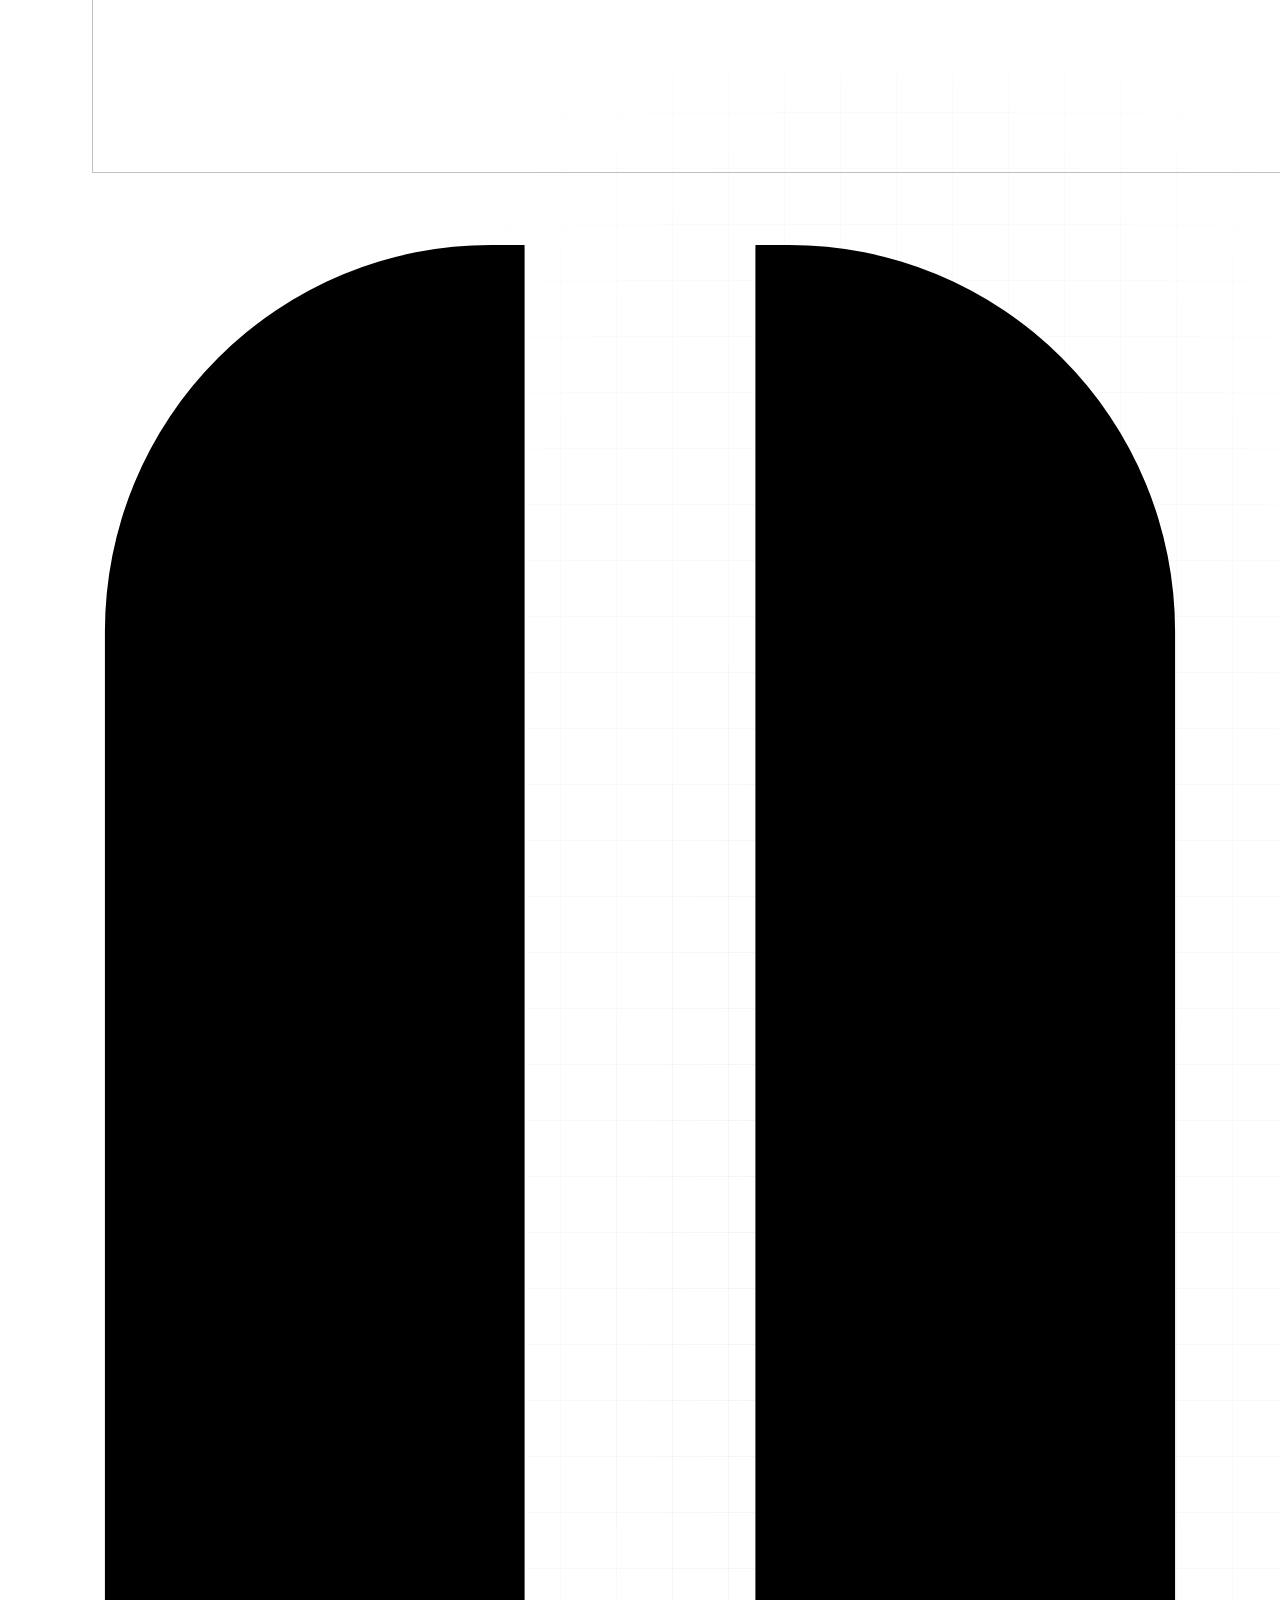
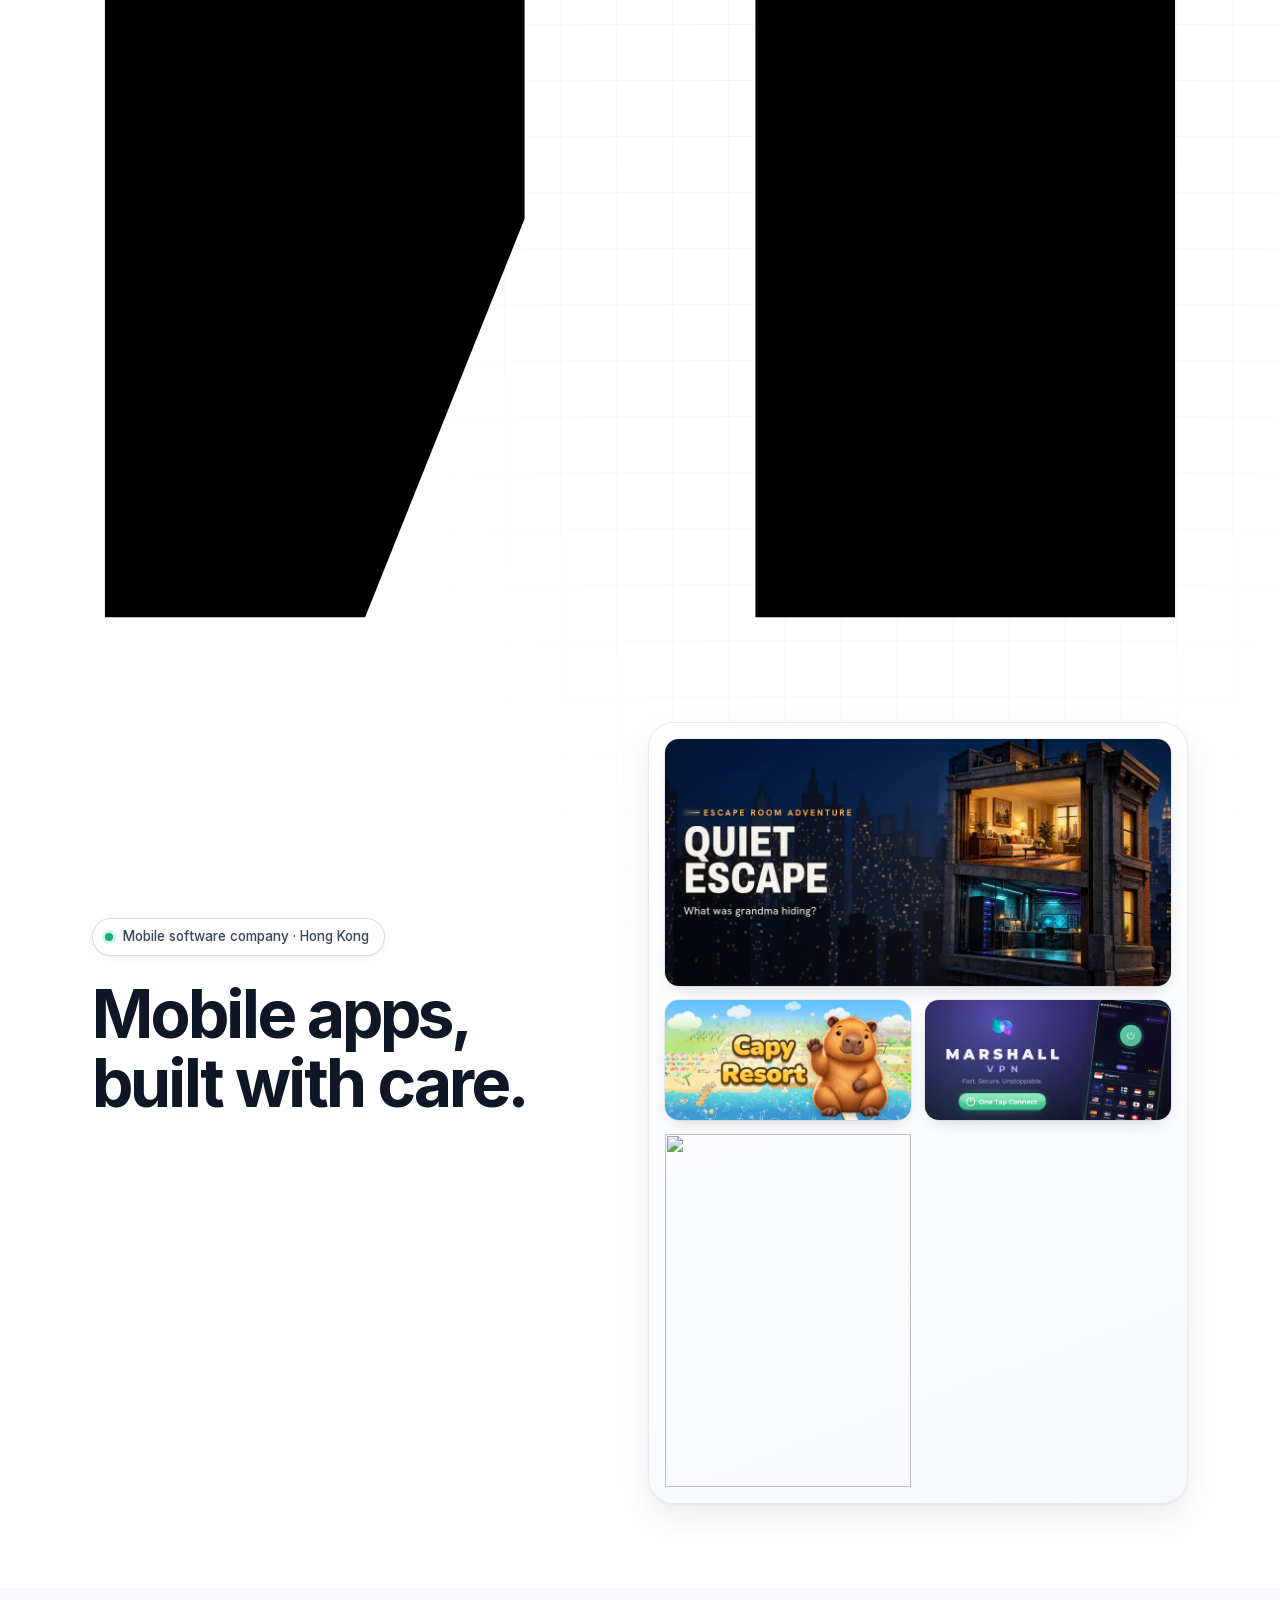
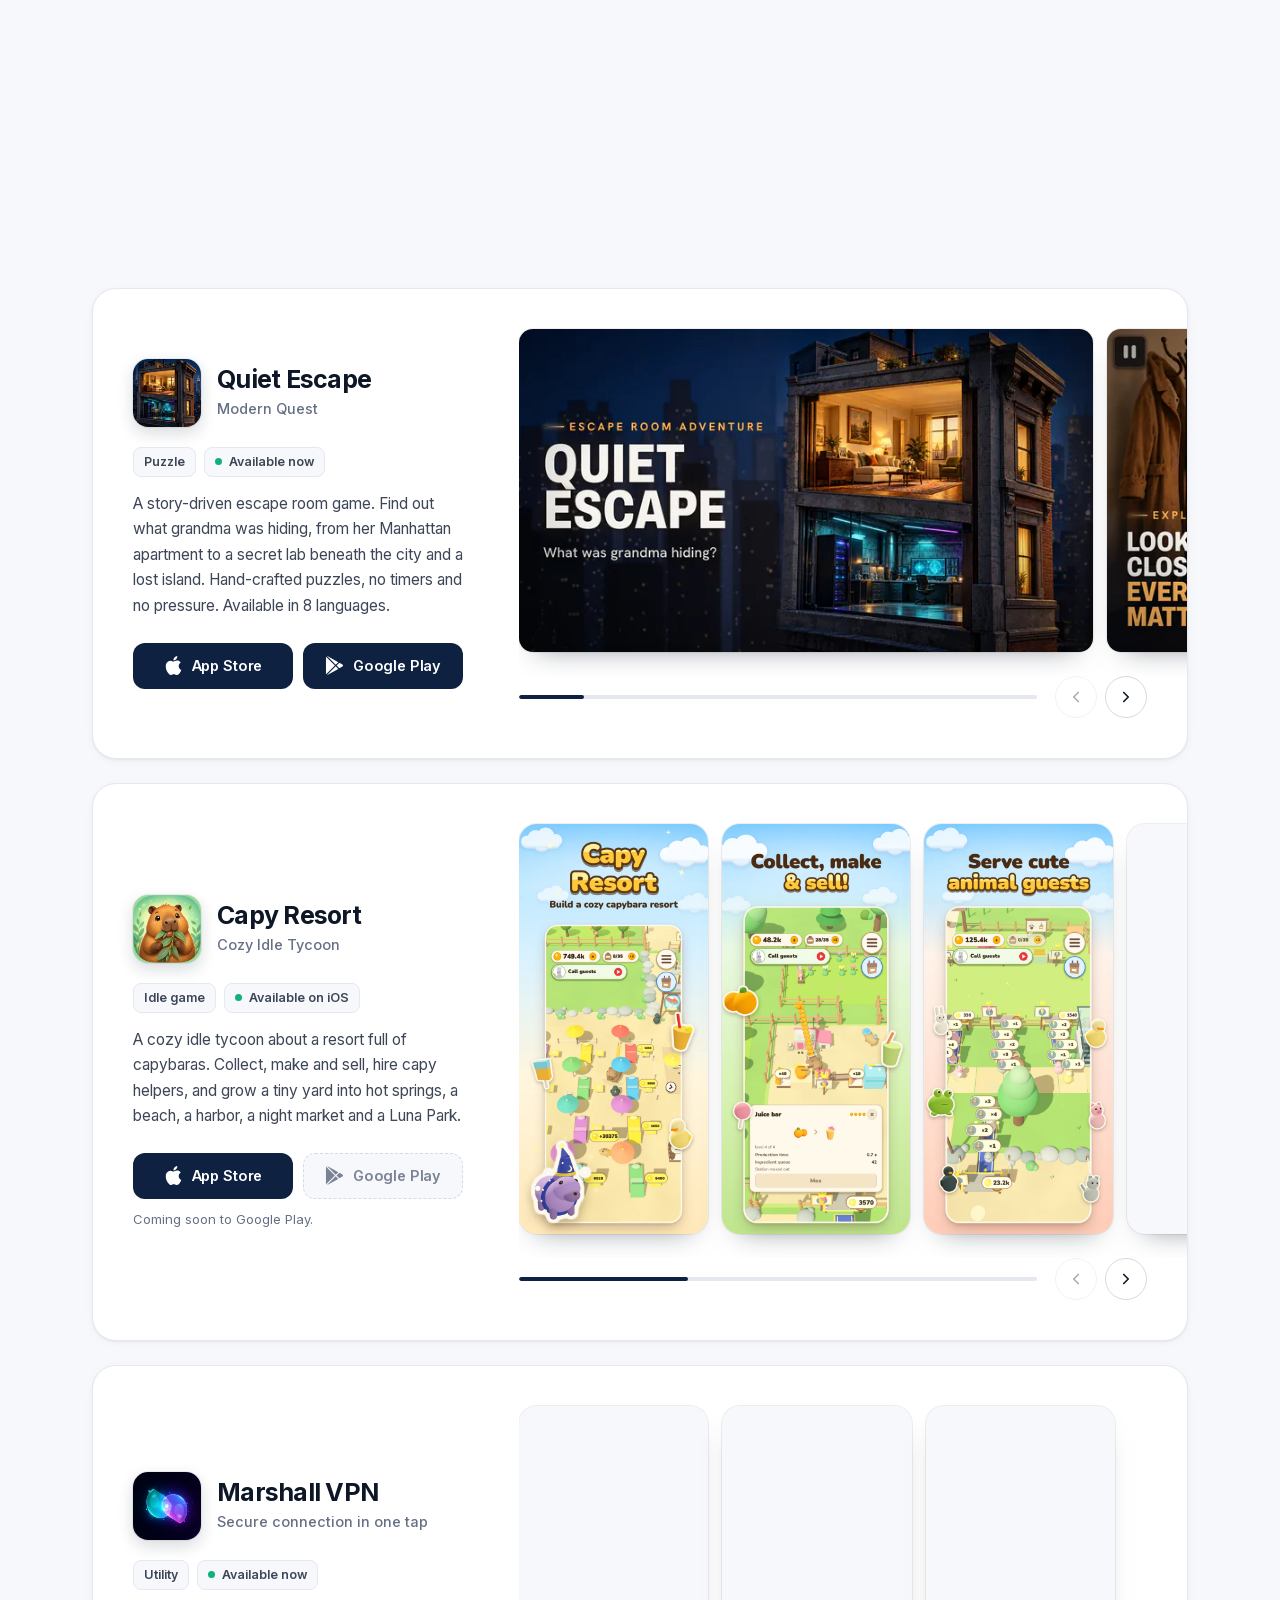
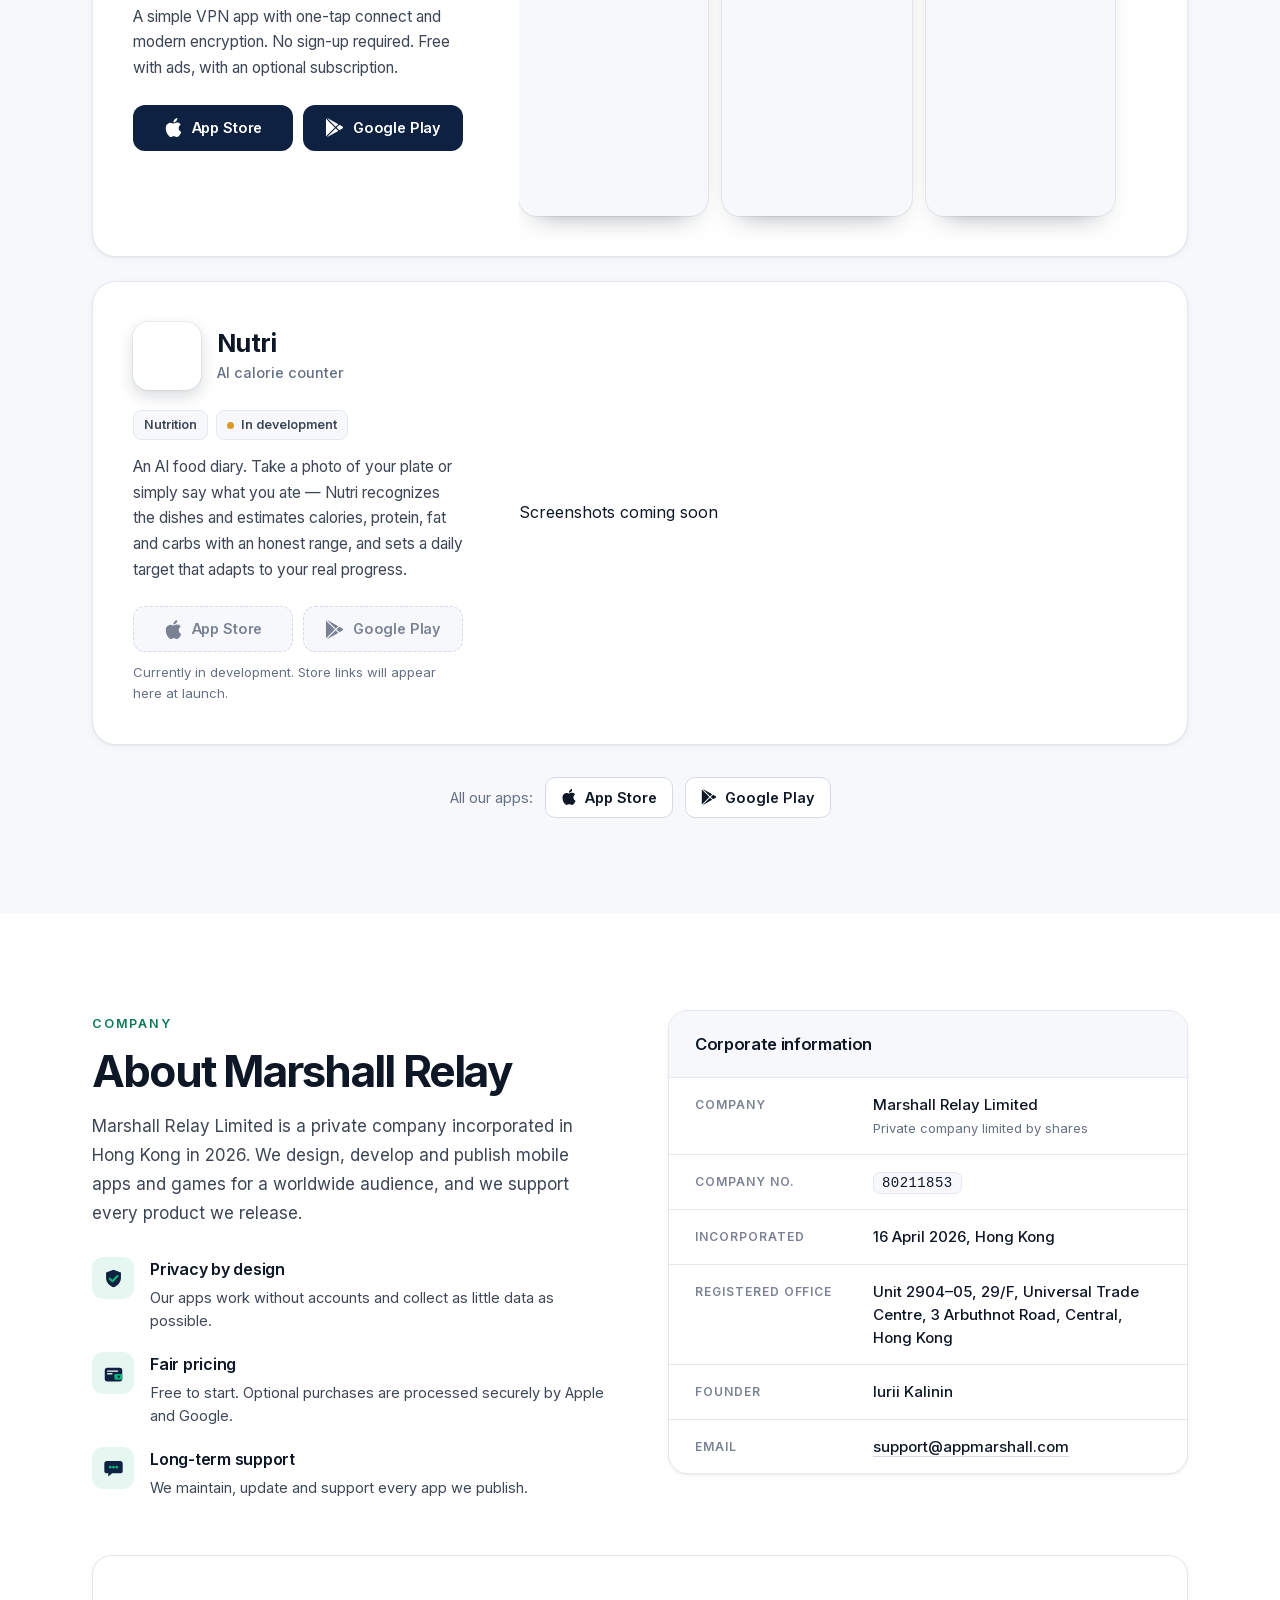
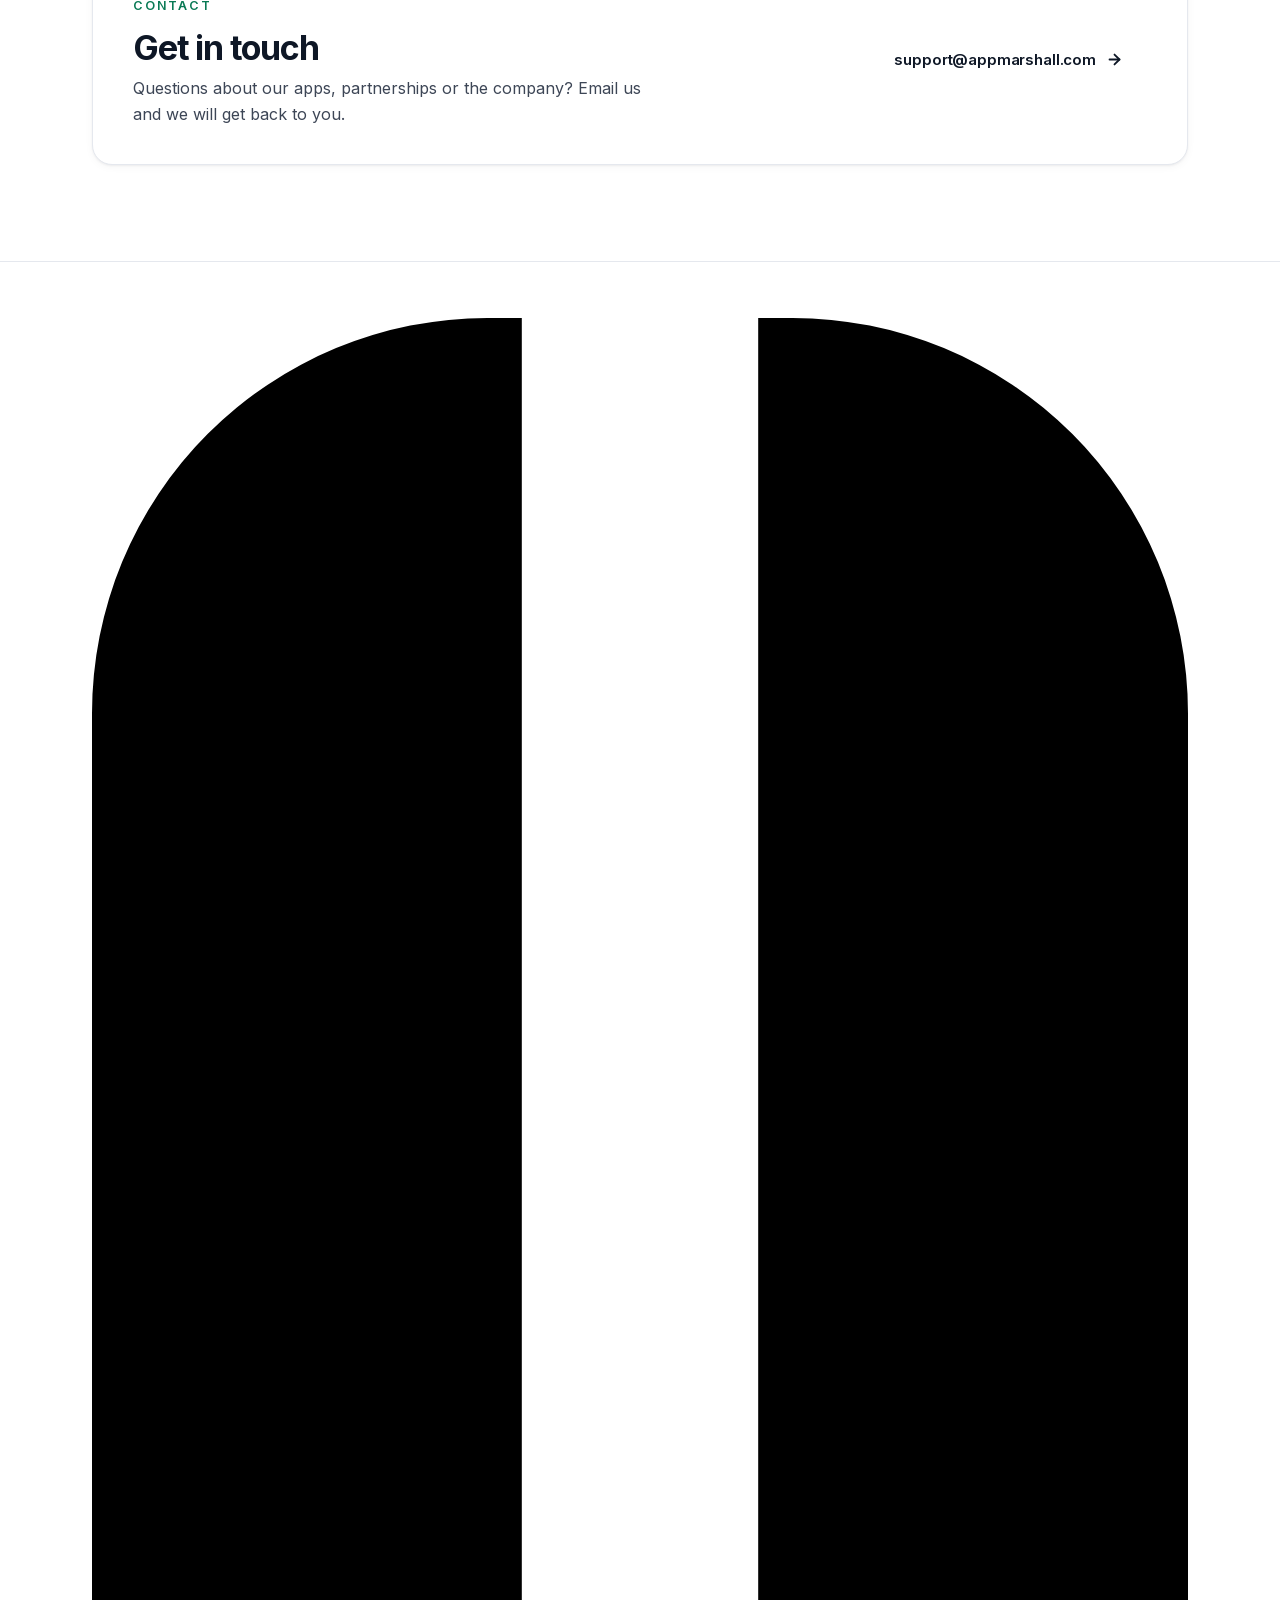
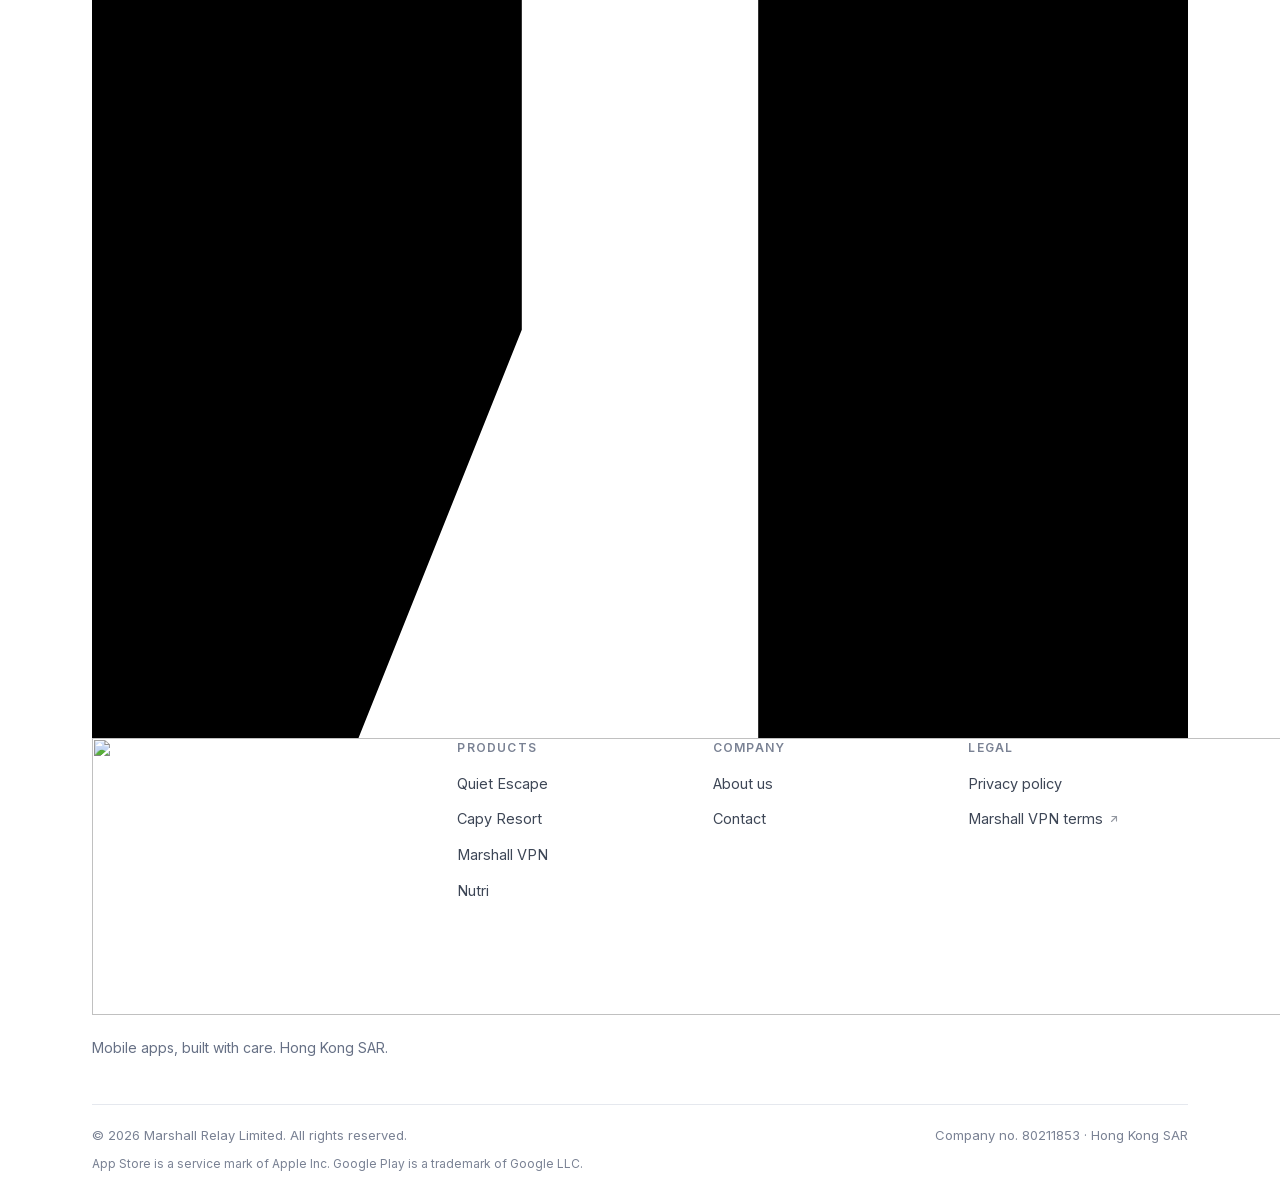
==== commit 0e407e8e: "Add files via upload" ====
--- a/index.html
+++ b/index.html
@@ -31,7 +31,7 @@
   "name": "Marshall Relay Limited",
   "alternateName": "Marshall Relay",
   "url": "https://marshallbe.online/",
-  "logo": "https://marshallbe.online/assets/apple-touch-icon.png",
+  "logo": "https://marshallbe.online/assets/brand/mark-512.png",
   "slogan": "Mobile apps, built with care.",
   "description": "Hong Kong company that designs, develops and publishes mobile apps and games for iOS and Android.",
   "email": "support@appmarshall.com",
@@ -60,8 +60,7 @@
   <div class="wrap">
     <div class="nav-in">
       <a class="brand" href="#top" aria-label="Marshall Relay — home">
-        <svg viewBox="0 0 64 64" aria-hidden="true"><rect width="64" height="64" rx="16" fill="#0F2140"/><path d="M16 47V19l11 12" fill="none" stroke="#fff" stroke-width="5.8" stroke-linecap="round" stroke-linejoin="round"/><path d="M48 47V19L37 31" fill="none" stroke="#fff" stroke-width="5.8" stroke-linecap="round" stroke-linejoin="round"/><circle cx="32" cy="37.5" r="5.4" fill="#12B07A"/></svg>
-        <span>Marshall Relay</span>
+        <img class="brand-logo" src="assets/brand/logo.svg" width="1900" height="277" alt="">
       </a>
       <nav class="nav-links" aria-label="Main">
         <a href="#products">Products</a>
@@ -75,7 +74,7 @@
       <a href="#products">Products</a>
       <a href="#company">Company</a>
       <a href="privacy/">Privacy policy</a>
-      <a class="btn btn-primary" href="#contact">Contact us</a>
+      <a class="btn btn-primary" href="#contact">Contact us <svg class="btn-arrow" viewBox="0 0 24 24" fill="none" stroke="currentColor" stroke-width="2.6" stroke-linecap="round" stroke-linejoin="round" aria-hidden="true"><path d="M5 12h14"/><path d="m12 5 7 7-7 7"/></svg></a>
     </nav>
   </div>
 </header>
@@ -84,6 +83,7 @@
 
 <!-- HERO -->
 <section class="hero" id="top">
+  <svg class="hero-mark" viewBox="-0.25 -0.25 3.05 5.2" aria-hidden="true" focusable="false"><path d="M0 4.7V0.92A0.92 0.92 0 0 1 0.92 0H1V3.75L0.62 4.7ZM1.55 0H1.63A0.92 0.92 0 0 1 2.55 0.92V4.7H1.55Z"/></svg>
   <div class="wrap">
     <div class="hero-grid">
       <div class="hero-copy">
@@ -91,10 +91,8 @@
         <h1 class="rv d1">Mobile apps, built with care.</h1>
         <p class="hero-lead rv d2">Marshall Relay Limited designs, develops and publishes apps and games for iOS and Android, available worldwide on the App Store and Google Play.</p>
         <div class="hero-actions rv d2">
-          <a class="btn btn-primary" href="#products">Our products
-            <svg viewBox="0 0 24 24" fill="none" stroke="currentColor" stroke-width="2.2" stroke-linecap="round" stroke-linejoin="round" aria-hidden="true"><path d="M5 12h14"/><path d="m12 5 7 7-7 7"/></svg>
-          </a>
-          <a class="btn btn-secondary" href="#contact">Contact us</a>
+          <a class="btn btn-primary btn-badge" href="#products">Explore apps <span class="btn-dot" aria-hidden="true"><svg viewBox="0 0 24 24" fill="none" stroke="currentColor" stroke-width="2.8" stroke-linecap="round" stroke-linejoin="round"><path d="M7 17 17 7"/><path d="M9 7h8v8"/></svg></span></a>
+          <a class="btn btn-secondary" href="#contact">Contact us <svg class="btn-arrow" viewBox="0 0 24 24" fill="none" stroke="currentColor" stroke-width="2.6" stroke-linecap="round" stroke-linejoin="round" aria-hidden="true"><path d="M5 12h14"/><path d="m12 5 7 7-7 7"/></svg></a>
         </div>
         <div class="hero-apps" aria-hidden="true">
           <img src="assets/apps/quiet-escape/icon.webp" width="256" height="256" alt="">
@@ -106,6 +104,7 @@
         <div class="shot shot--main"><img src="assets/apps/quiet-escape/banner.webp" width="1024" height="500" alt="" fetchpriority="high"></div>
         <div class="shot"><img src="assets/apps/capy-resort/banner.webp" width="1024" height="500" alt=""></div>
         <div class="shot"><img src="assets/apps/marshall-vpn/banner.webp" width="1024" height="500" alt=""></div>
+        <img class="collage-mark" src="assets/brand/glyph-3d-360.webp" srcset="assets/brand/glyph-3d-360.webp 1x, assets/brand/glyph-3d-720.webp 2x" width="360" height="516" alt="" decoding="async">
       </div>
     </div>
   </div>
@@ -248,6 +247,37 @@
           </div>
         </div>
       </article>
+
+      <article class="product rv" id="nutri" aria-labelledby="t-nutri">
+        <div class="product-info">
+          <div class="product-head">
+            <span class="product-icon product-icon--soon" aria-hidden="true"><i></i><i></i><i></i></span>
+            <div>
+              <h3 class="product-title" id="t-nutri">Nutri</h3>
+              <p class="product-sub">AI calorie counter</p>
+            </div>
+          </div>
+          <div class="badges"><span class="badge">Nutrition</span><span class="badge badge--soon">In development</span></div>
+          <p class="product-desc">An AI food diary. Take a photo of your plate or simply say what you ate — Nutri recognizes the dishes and estimates calories, protein, fat and carbs with an honest range, and sets a daily target that adapts to your real progress.</p>
+          <div class="product-actions">
+            <span class="store store--soon" aria-label="Coming soon to the App Store">
+              <svg viewBox="0 0 24 24" fill="currentColor" aria-hidden="true"><path d="M12.152 6.896c-.948 0-2.415-1.078-3.96-1.04-2.04.027-3.91 1.183-4.961 3.014-2.117 3.675-.546 9.103 1.519 12.09 1.013 1.454 2.208 3.09 3.792 3.039 1.52-.065 2.09-.987 3.935-.987 1.831 0 2.35.987 3.96.948 1.637-.026 2.676-1.48 3.676-2.948 1.156-1.688 1.636-3.325 1.662-3.415-.039-.013-3.182-1.221-3.22-4.857-.026-3.04 2.48-4.494 2.597-4.559-1.429-2.09-3.623-2.324-4.39-2.376-2-.156-3.675 1.09-4.61 1.09zM15.53 3.83c.843-1.012 1.4-2.427 1.245-3.83-1.207.052-2.662.805-3.532 1.818-.78.896-1.454 2.338-1.273 3.714 1.338.104 2.715-.688 3.559-1.701"/></svg>
+              <span class="store-label">App Store</span>
+            </span>
+            <span class="store store--soon" aria-label="Coming soon to Google Play">
+              <svg viewBox="0 0 24 24" fill="currentColor" aria-hidden="true"><path d="M22.018 13.298l-3.919 2.218-3.515-3.493 3.543-3.521 3.891 2.202a1.49 1.49 0 0 1 0 2.594zM1.337.924a1.486 1.486 0 0 0-.112.568v21.017c0 .217.045.419.124.6l11.155-11.087L1.337.924zm12.207 10.065l3.258-3.238L3.45.195a1.466 1.466 0 0 0-.946-.179l11.04 10.973zm0 2.067l-11 10.933c.298.036.612-.016.906-.183l13.324-7.54-3.23-3.21z"/></svg>
+              <span class="store-label">Google Play</span>
+            </span>
+          </div>
+          <p class="product-note">Currently in development. Store links will appear here at launch.</p>
+        </div>
+        <div class="soon-panel" aria-hidden="true">
+          <div class="soon-phones">
+            <div class="soon-phone"></div><div class="soon-phone"></div><div class="soon-phone"></div>
+            <span class="soon-label">Screenshots coming soon</span>
+          </div>
+        </div>
+      </article>
     </div>
 
     <div class="all-apps rv">
@@ -268,15 +298,15 @@
         <p>Marshall Relay Limited is a private company incorporated in Hong Kong in 2026. We design, develop and publish mobile apps and games for a worldwide audience, and we support every product we release.</p>
         <ul class="points">
           <li class="point">
-            <span class="point-icon"><svg viewBox="0 0 24 24" fill="none" stroke="currentColor" stroke-width="1.8" stroke-linecap="round" stroke-linejoin="round" aria-hidden="true"><path d="M12 22s8-4 8-10V5l-8-3-8 3v7c0 6 8 10 8 10z"/><path d="m9 12 2 2 4-4"/></svg></span>
+            <span class="point-icon"><svg viewBox="0 0 48 48" aria-hidden="true"><path fill="#0F2140" d="M24 4 7 10.5V22c0 10.2 7.1 18.4 17 22 9.9-3.6 17-11.8 17-22V10.5Z"/><path fill="none" stroke="#12B07A" stroke-width="5" stroke-linecap="round" stroke-linejoin="round" d="m15.5 24.5 6 6L33 18.5"/></svg></span>
             <div><span class="point-title">Privacy by design</span><span class="point-text">Our apps work without accounts and collect as little data as possible.</span></div>
           </li>
           <li class="point">
-            <span class="point-icon"><svg viewBox="0 0 24 24" fill="none" stroke="currentColor" stroke-width="1.8" stroke-linecap="round" stroke-linejoin="round" aria-hidden="true"><path d="M12.6 2.6A2 2 0 0 0 11.2 2H4a2 2 0 0 0-2 2v7.2a2 2 0 0 0 .6 1.4l8.7 8.7a2.4 2.4 0 0 0 3.4 0l6.6-6.6a2.4 2.4 0 0 0 0-3.4z"/><circle cx="7.5" cy="7.5" r="1.2"/></svg></span>
+            <span class="point-icon"><svg viewBox="0 0 48 48" aria-hidden="true"><rect x="4" y="11" width="40" height="31" rx="6" fill="#0F2140"/><rect x="9" y="17" width="26" height="3" rx="1.5" fill="#fff"/><rect x="9" y="23" width="13" height="3" rx="1.5" fill="#C9F0E1"/><path fill="#12B07A" d="M29 25h13a2 2 0 0 1 2 2v9a2 2 0 0 1-2 2H29a3 3 0 0 1-3-3v-7a3 3 0 0 1 3-3z"/><circle cx="36" cy="31.5" r="2.7" fill="#0F2140"/></svg></span>
             <div><span class="point-title">Fair pricing</span><span class="point-text">Free to start. Optional purchases are processed securely by Apple and Google.</span></div>
           </li>
           <li class="point">
-            <span class="point-icon"><svg viewBox="0 0 24 24" fill="none" stroke="currentColor" stroke-width="1.8" stroke-linecap="round" stroke-linejoin="round" aria-hidden="true"><circle cx="12" cy="12" r="10"/><path d="M12 6v6l4 2"/></svg></span>
+            <span class="point-icon"><svg viewBox="0 0 48 48" aria-hidden="true"><path fill="#0F2140" d="M9 7h30a6 6 0 0 1 6 6v16a6 6 0 0 1-6 6H21l-9 7v-7H9a6 6 0 0 1-6-6V13a6 6 0 0 1 6-6z"/><circle cx="16.5" cy="21" r="3.1" fill="#12B07A"/><circle cx="24" cy="21" r="3.1" fill="#12B07A"/><circle cx="31.5" cy="21" r="3.1" fill="#12B07A"/></svg></span>
             <div><span class="point-title">Long-term support</span><span class="point-text">We maintain, update and support every app we publish.</span></div>
           </li>
         </ul>
@@ -303,10 +333,7 @@
         <h2>Get in touch</h2>
         <p>Questions about our apps, partnerships or the company? Email us and we will get back to you.</p>
       </div>
-      <a class="btn btn-primary" href="mailto:support@appmarshall.com">
-        <svg viewBox="0 0 24 24" fill="none" stroke="currentColor" stroke-width="2" stroke-linecap="round" stroke-linejoin="round" aria-hidden="true"><rect x="3" y="5" width="18" height="14" rx="2"/><path d="m3 7 9 6 9-6"/></svg>
-        support@appmarshall.com
-      </a>
+      <a class="btn btn-light" href="mailto:support@appmarshall.com">support@appmarshall.com <svg class="btn-arrow" viewBox="0 0 24 24" fill="none" stroke="currentColor" stroke-width="2.6" stroke-linecap="round" stroke-linejoin="round" aria-hidden="true"><path d="M5 12h14"/><path d="m12 5 7 7-7 7"/></svg></a>
     </div>
   </div>
 </section>
@@ -316,11 +343,11 @@
 <!-- FOOTER -->
 <footer class="footer">
   <div class="wrap">
+    <div class="divider" aria-hidden="true"><span></span><svg viewBox="0 0 2.55 4.7" focusable="false"><path d="M0 4.7V0.92A0.92 0.92 0 0 1 0.92 0H1V3.75L0.62 4.7ZM1.55 0H1.63A0.92 0.92 0 0 1 2.55 0.92V4.7H1.55Z"/></svg><span></span></div>
     <div class="footer-grid">
       <div class="footer-about">
         <a class="brand" href="#top" aria-label="Marshall Relay — back to top">
-          <svg viewBox="0 0 64 64" aria-hidden="true"><rect width="64" height="64" rx="16" fill="#0F2140"/><path d="M16 47V19l11 12" fill="none" stroke="#fff" stroke-width="5.8" stroke-linecap="round" stroke-linejoin="round"/><path d="M48 47V19L37 31" fill="none" stroke="#fff" stroke-width="5.8" stroke-linecap="round" stroke-linejoin="round"/><circle cx="32" cy="37.5" r="5.4" fill="#12B07A"/></svg>
-          <span>Marshall Relay</span>
+          <img class="brand-logo" src="assets/brand/logo.svg" width="1900" height="277" alt="">
         </a>
         <p>Mobile apps, built with care. Hong Kong SAR.</p>
       </div>
@@ -330,6 +357,7 @@
           <li><a href="#quiet-escape">Quiet Escape</a></li>
           <li><a href="#capy-resort">Capy Resort</a></li>
           <li><a href="#marshall-vpn">Marshall VPN</a></li>
+          <li><a href="#nutri">Nutri</a></li>
         </ul>
       </nav>
       <nav aria-label="Company">
--- a/assets/site.css
+++ b/assets/site.css
@@ -130,22 +130,22 @@
 @media (max-width:640px){.section{padding:64px 0}.head{margin-bottom:32px}}
 
 /* ── Products ────────────────────────────────── */
-.apps{display:grid;grid-template-columns:repeat(3,minmax(0,1fr));gap:24px;align-items:stretch}
-.app{container-type:inline-size;display:flex;flex-direction:column;background:#fff;border:1px solid var(--line);border-radius:var(--r-xl);overflow:hidden;box-shadow:var(--shadow-sm);transition:box-shadow .35s var(--ease),transform .35s var(--ease),border-color .3s;scroll-margin-top:calc(var(--nav-h) + 20px)}
-.app:hover{transform:translateY(-3px);box-shadow:var(--shadow-md);border-color:var(--line-2)}
-.app-media{aspect-ratio:1024/500;background:var(--bg-soft);border-bottom:1px solid var(--line)}
-.app-media img{width:100%;height:100%;object-fit:cover}
-.app-body{display:flex;flex-direction:column;flex:1;padding:0 24px 24px}
-.app-head{display:flex;align-items:flex-end;gap:14px;margin-top:-28px}
-.app-icon{width:64px;height:64px;border-radius:22.5%;flex:none;border:3px solid #fff;box-shadow:0 6px 18px rgba(14,23,38,.18);background:#fff}
-.app-title{font-size:21px;font-weight:700;letter-spacing:-.03em;line-height:1.15;padding-bottom:2px}
-.app-sub{margin-top:12px;font-size:14px;font-weight:500;color:var(--muted)}
-.badges{display:flex;flex-wrap:wrap;gap:8px;margin-top:14px}
+/* Each product: info on the left, a screenshot gallery on the right that runs off the card edge */
+.products{display:grid;grid-template-columns:minmax(0,1fr);gap:24px}
+.product{--pad:40px;--gap:14px;display:grid;grid-template-columns:minmax(0,330px) minmax(0,1fr);gap:56px;align-items:center;padding:var(--pad) 0 var(--pad) var(--pad);background:#fff;border:1px solid var(--line);border-radius:24px;box-shadow:var(--shadow-sm);overflow:hidden;scroll-margin-top:calc(var(--nav-h) + 20px)}
+.product-info{min-width:0}
+.product-head{display:flex;align-items:center;gap:16px}
+.product-icon{width:68px;height:68px;border-radius:22.5%;flex:none;background:#fff;box-shadow:0 0 0 1px rgba(14,23,38,.06),0 6px 16px rgba(14,23,38,.16)}
+.product-title{font-size:25px;font-weight:700;letter-spacing:-.03em;line-height:1.15}
+.product-sub{margin-top:3px;font-size:14.5px;font-weight:500;color:var(--muted)}
+.product .badges{margin-top:20px}
+.product-desc{margin-top:14px;font-size:15.5px;line-height:1.65;color:var(--ink-2)}
+.product-actions{margin-top:24px;display:grid;grid-template-columns:1fr 1fr;gap:10px}
+.product-note{margin-top:10px;font-size:13px;color:var(--muted)}
+.badges{display:flex;flex-wrap:wrap;gap:8px}
 .badge{display:inline-flex;align-items:center;gap:7px;padding:4px 10px;border-radius:8px;background:var(--bg-soft);border:1px solid var(--line);font-size:12.5px;font-weight:600;color:var(--ink-2)}
 .badge--live::before,.badge--soon::before{content:'';width:7px;height:7px;border-radius:50%;background:var(--accent-bright)}
 .badge--soon::before{background:var(--amber)}
-.app-desc{margin-top:14px;font-size:15px;line-height:1.65;color:var(--ink-2)}
-.app-actions{margin-top:auto;padding-top:22px;display:grid;grid-template-columns:1fr 1fr;gap:10px}
 .store{display:inline-flex;align-items:center;justify-content:center;gap:9px;min-height:46px;padding:0 12px;border-radius:12px;background:var(--navy);color:#fff;transition:background-color .2s,transform .3s var(--ease)}
 .store:hover{background:var(--navy-2);transform:translateY(-1px)}
 .store svg{width:19px;height:19px;flex:none}
@@ -153,15 +153,53 @@
 .store--soon{background:var(--bg-soft);color:var(--faint);border:1px dashed var(--line-2);cursor:default}
 .store--soon:hover{background:var(--bg-soft);transform:none}
 
+/* Screenshot gallery: native horizontal scroll with snap; arrows and progress bar come from site.js */
+.gallery{min-width:0}
+.gallery-track{overflow-x:auto;overflow-y:hidden;overscroll-behavior-x:contain;scroll-snap-type:x mandatory;scrollbar-width:none;padding:8px 0 24px;margin:-8px 0 -24px}
+.gallery-track::-webkit-scrollbar{display:none}
+.gallery-track:focus-visible{outline-offset:-2px}
+.gallery-list{display:flex;gap:var(--gap)}
+.gallery-list::after{content:'';flex:0 0 calc(var(--pad) - var(--gap))}
+.gallery-item{flex:none;scroll-snap-align:start;overflow:hidden;background:var(--bg-soft);box-shadow:0 0 0 1px rgba(14,23,38,.07),0 14px 26px -18px rgba(14,23,38,.5)}
+.gallery-item img{width:100%;height:100%;max-width:none;object-fit:cover}
+.gallery--tall .gallery-item{height:410px;aspect-ratio:var(--ar,1320/2868);border-radius:18px}
+.gallery--wide .gallery-item{width:86%;aspect-ratio:16/9;border-radius:14px}
+.gallery-ui{display:none;align-items:center;gap:18px;margin-top:24px;padding-right:var(--pad)}
+.js .gallery-ui{display:flex}
+.js .gallery.is-static .gallery-ui{display:none}
+.gallery-bar{position:relative;flex:1;height:4px;border-radius:4px;background:var(--line);overflow:hidden}
+.gallery-thumb{position:absolute;top:0;bottom:0;left:0;width:100%;border-radius:4px;background:var(--navy)}
+.gallery-btn{display:inline-flex;align-items:center;justify-content:center;flex:none;width:42px;height:42px;margin-left:-10px;border-radius:50%;border:1px solid var(--line-2);background:#fff;color:var(--ink);transition:border-color .2s,background-color .2s,color .2s,opacity .2s}
+.gallery-bar+.gallery-btn{margin-left:0}
+.gallery-btn svg{width:18px;height:18px}
+.gallery-btn:hover:not(:disabled){border-color:var(--navy);background:var(--navy);color:#fff}
+.gallery-btn:disabled{opacity:.35;cursor:default}
+
 .all-apps{margin-top:32px;display:flex;flex-wrap:wrap;justify-content:center;align-items:center;gap:10px 12px;font-size:14.5px;color:var(--muted)}
 .all-apps a{display:inline-flex;align-items:center;gap:8px;padding:8px 15px;border-radius:10px;border:1px solid var(--line-2);background:#fff;font-weight:600;color:var(--ink);transition:border-color .2s}
 .all-apps a:hover{border-color:var(--navy)}
 .all-apps svg{width:16px;height:16px}
 @media (max-width:520px){.all-apps span{flex-basis:100%;text-align:center}}
 
-@container (max-width:340px){.app-actions{grid-template-columns:1fr}}
-@media (max-width:1040px){.apps{gap:18px}.app-body{padding:0 20px 20px}}
-@media (max-width:900px){.apps{grid-template-columns:1fr;max-width:560px;margin:0 auto}}
+@media (max-width:1040px){.product{--pad:32px;grid-template-columns:minmax(0,290px) minmax(0,1fr);gap:40px}}
+@media (max-width:900px){
+  .product{grid-template-columns:minmax(0,1fr);gap:28px;padding:var(--pad)}
+  .product-info{max-width:560px}
+  .gallery{margin:0 calc(var(--pad) * -1)}
+  .gallery-track{scroll-padding-left:var(--pad)}
+  .gallery-list{padding-left:var(--pad)}
+  .gallery-ui{padding:0 var(--pad)}
+  .gallery--wide .gallery-item{width:min(78%,560px)}
+}
+@media (max-width:640px){
+  .product{--pad:20px;--gap:12px;border-radius:20px}
+  .product-icon{width:60px;height:60px}
+  .product-title{font-size:22px}
+  .gallery--tall .gallery-item{height:360px;border-radius:16px}
+  .gallery--wide .gallery-item{width:84%;border-radius:12px}
+  .gallery-ui{margin-top:20px}
+}
+@media (max-width:380px){.product-actions{grid-template-columns:1fr}}
 
 /* ── Company ─────────────────────────────────── */
 .company{display:grid;grid-template-columns:minmax(0,1fr) minmax(0,1fr);gap:56px;align-items:start}
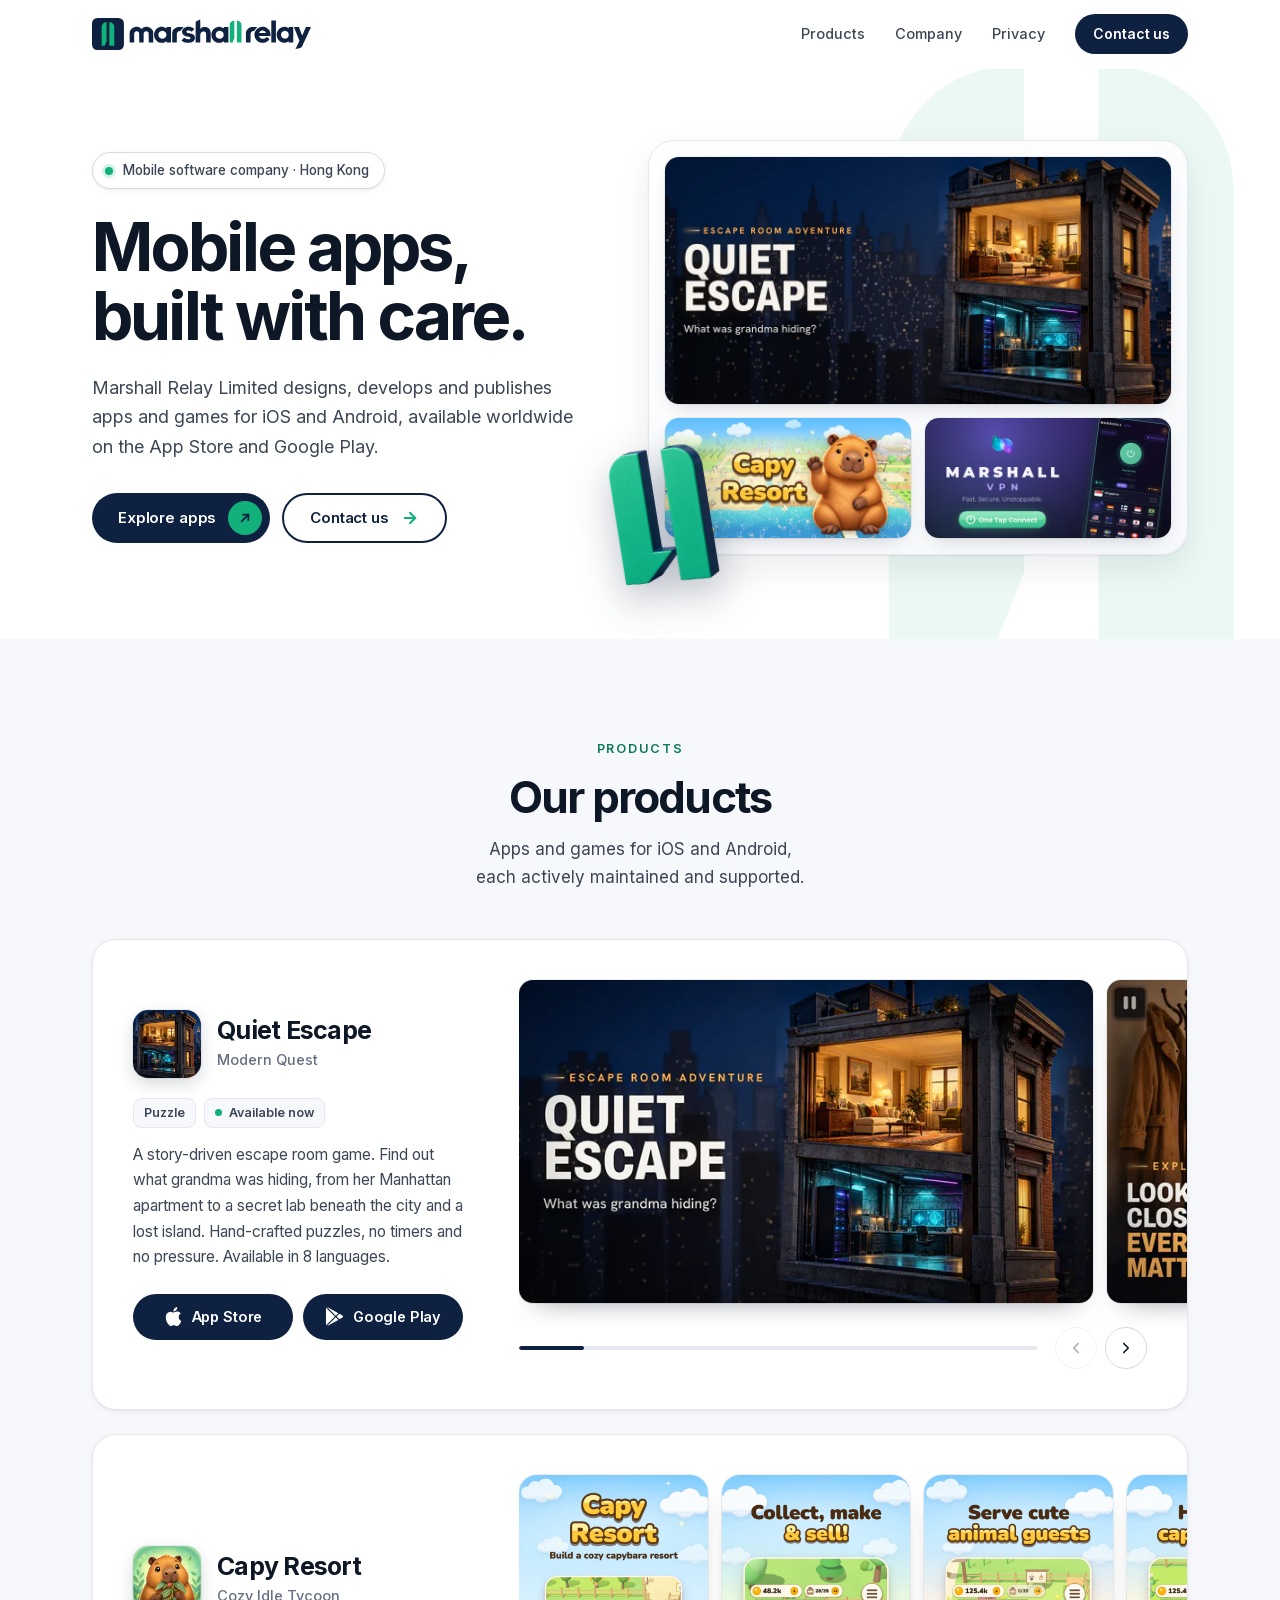
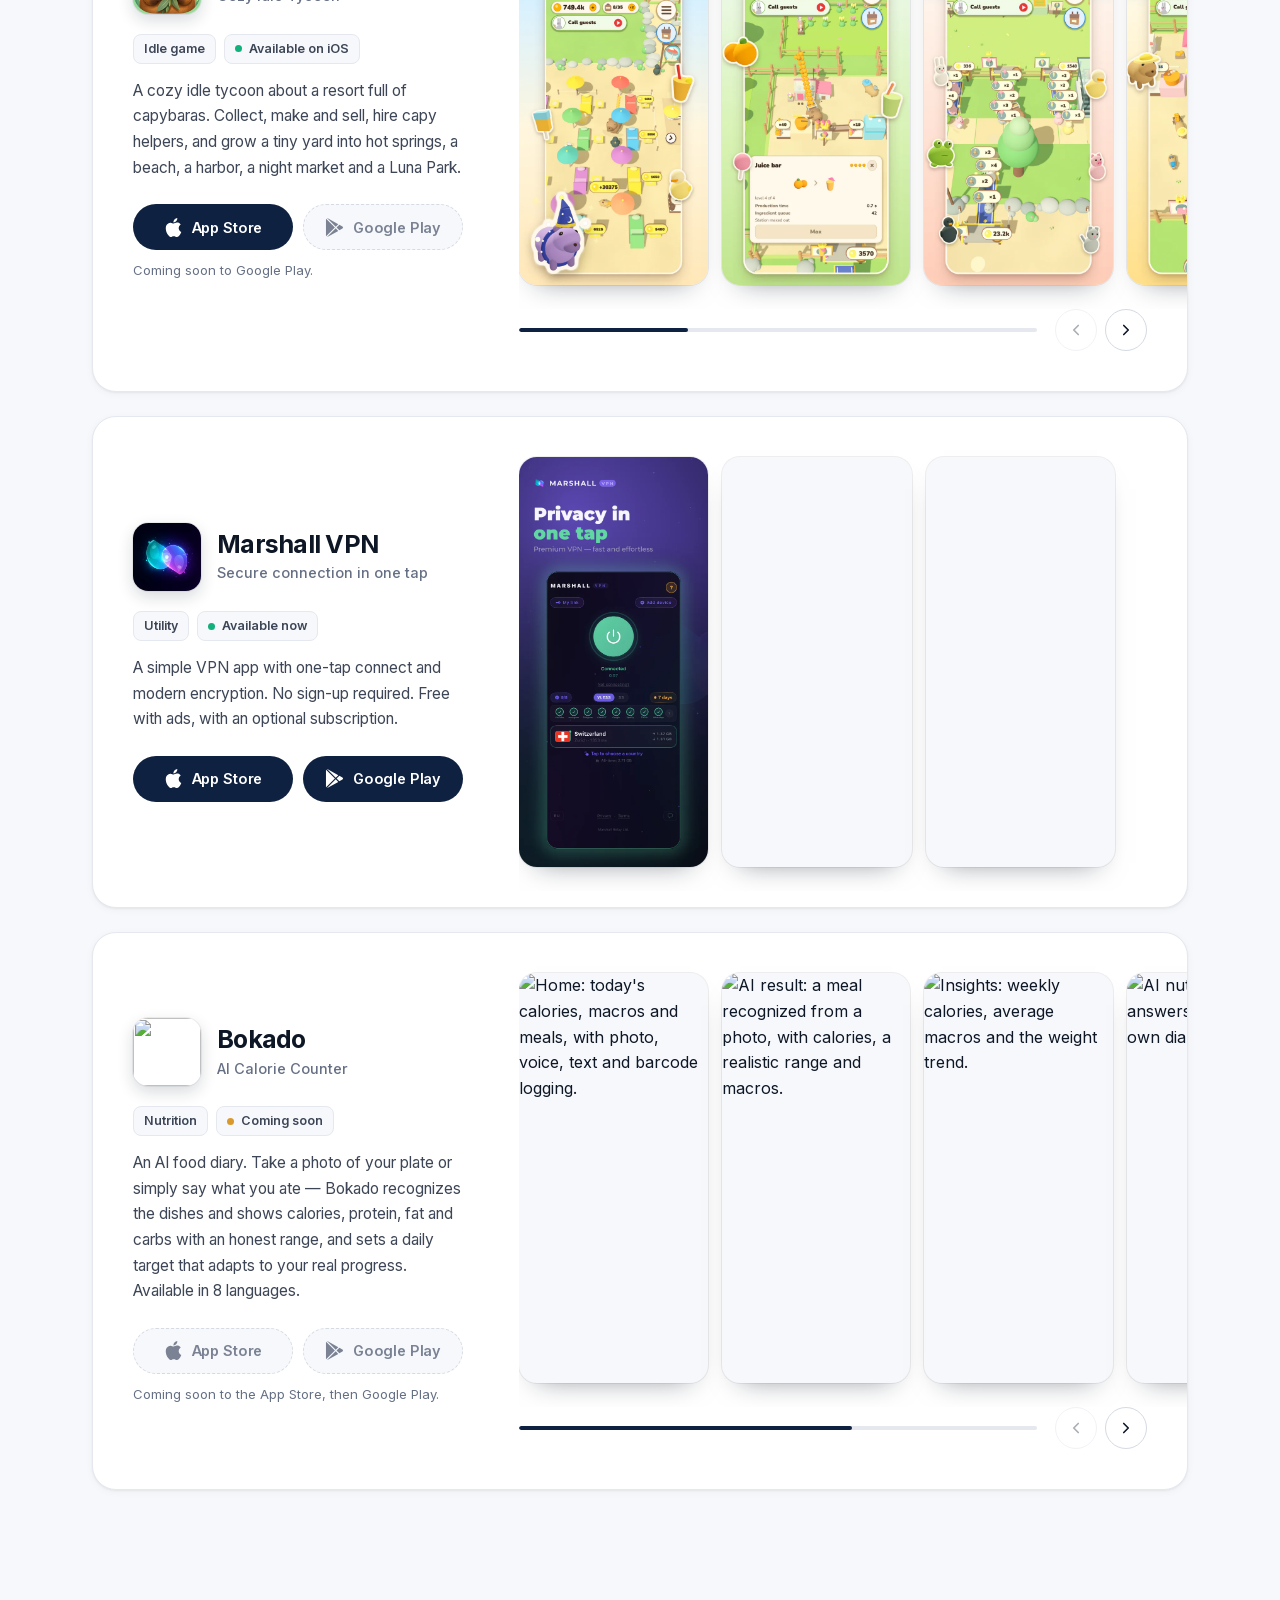
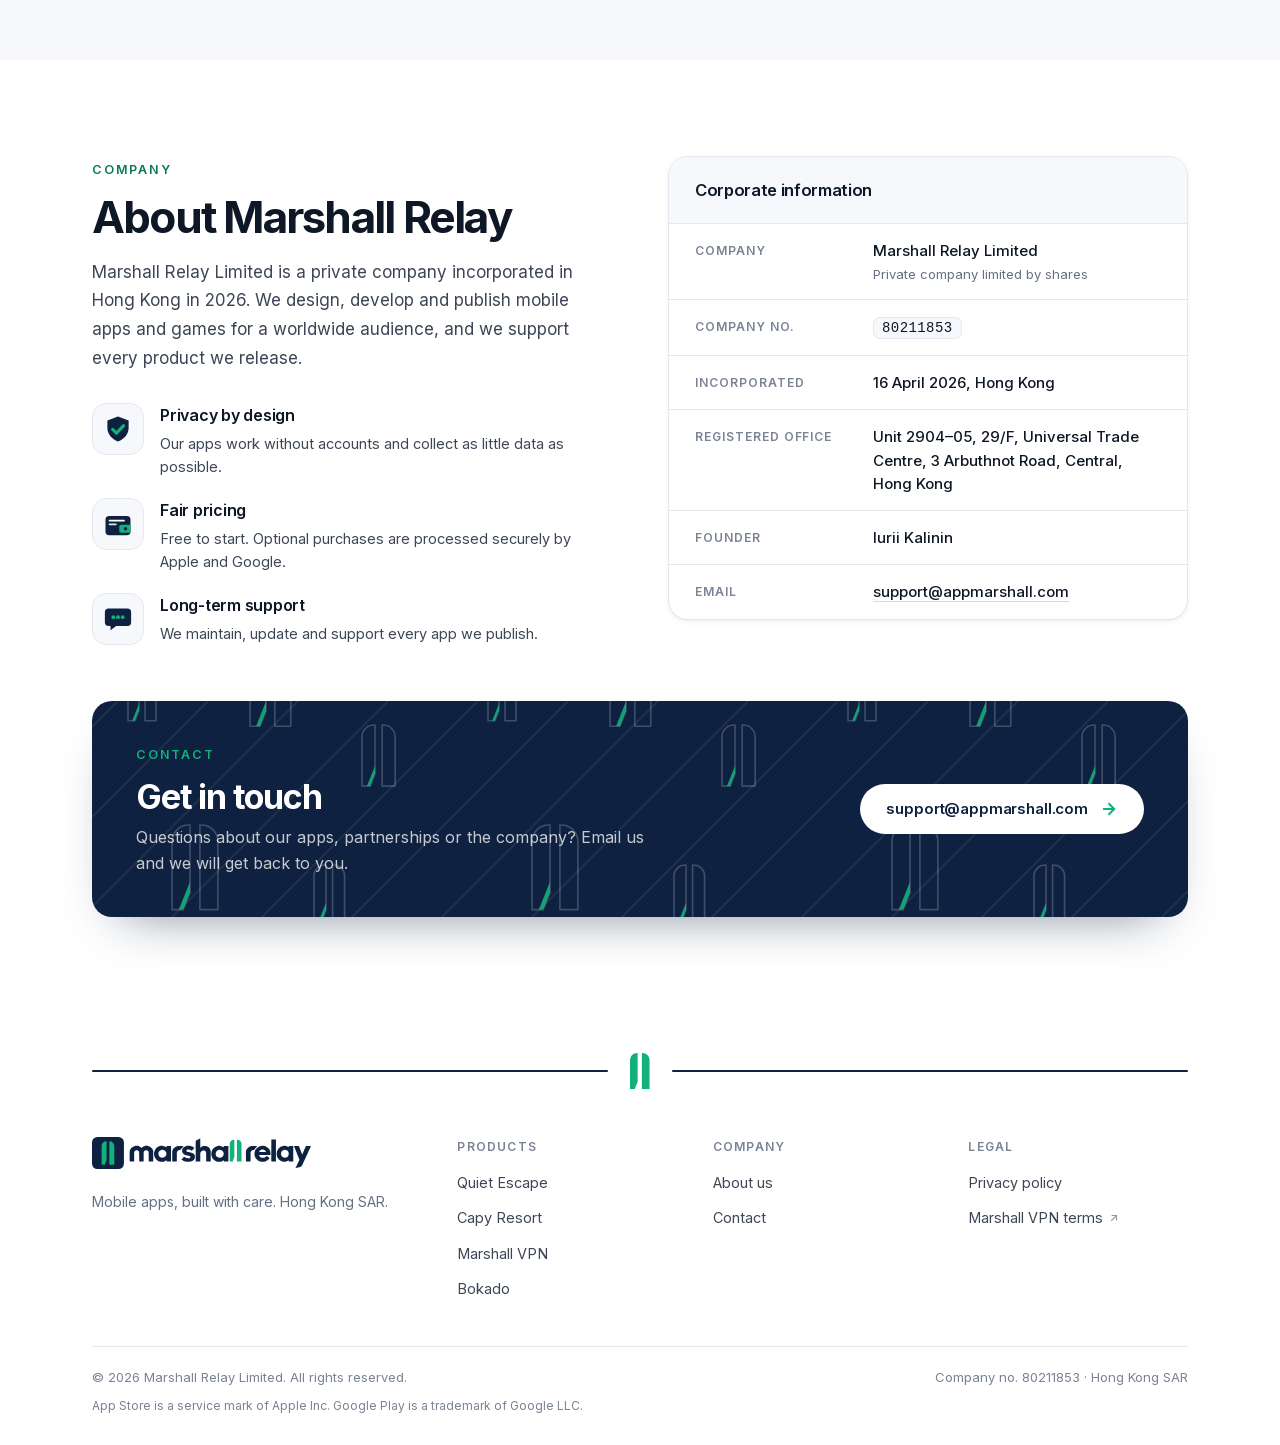
==== commit d6621a38: "Add files via upload" ====
--- a/index.html
+++ b/index.html
@@ -248,17 +248,17 @@
         </div>
       </article>
 
-      <article class="product rv" id="nutri" aria-labelledby="t-nutri">
+      <article class="product rv" id="bokado" aria-labelledby="t-bokado">
         <div class="product-info">
           <div class="product-head">
-            <span class="product-icon product-icon--soon" aria-hidden="true"><i></i><i></i><i></i></span>
+            <img class="product-icon" src="assets/apps/bokado/icon.webp" width="256" height="256" alt="" loading="lazy" decoding="async">
             <div>
-              <h3 class="product-title" id="t-nutri">Nutri</h3>
-              <p class="product-sub">AI calorie counter</p>
+              <h3 class="product-title" id="t-bokado">Bokado</h3>
+              <p class="product-sub">AI Calorie Counter</p>
             </div>
           </div>
-          <div class="badges"><span class="badge">Nutrition</span><span class="badge badge--soon">In development</span></div>
-          <p class="product-desc">An AI food diary. Take a photo of your plate or simply say what you ate — Nutri recognizes the dishes and estimates calories, protein, fat and carbs with an honest range, and sets a daily target that adapts to your real progress.</p>
+          <div class="badges"><span class="badge">Nutrition</span><span class="badge badge--soon">Coming soon</span></div>
+          <p class="product-desc">An AI food diary. Take a photo of your plate or simply say what you ate — Bokado recognizes the dishes and shows calories, protein, fat and carbs with an honest range, and sets a daily target that adapts to your real progress. Available in 8 languages.</p>
           <div class="product-actions">
             <span class="store store--soon" aria-label="Coming soon to the App Store">
               <svg viewBox="0 0 24 24" fill="currentColor" aria-hidden="true"><path d="M12.152 6.896c-.948 0-2.415-1.078-3.96-1.04-2.04.027-3.91 1.183-4.961 3.014-2.117 3.675-.546 9.103 1.519 12.09 1.013 1.454 2.208 3.09 3.792 3.039 1.52-.065 2.09-.987 3.935-.987 1.831 0 2.35.987 3.96.948 1.637-.026 2.676-1.48 3.676-2.948 1.156-1.688 1.636-3.325 1.662-3.415-.039-.013-3.182-1.221-3.22-4.857-.026-3.04 2.48-4.494 2.597-4.559-1.429-2.09-3.623-2.324-4.39-2.376-2-.156-3.675 1.09-4.61 1.09zM15.53 3.83c.843-1.012 1.4-2.427 1.245-3.83-1.207.052-2.662.805-3.532 1.818-.78.896-1.454 2.338-1.273 3.714 1.338.104 2.715-.688 3.559-1.701"/></svg>
@@ -269,12 +269,22 @@
               <span class="store-label">Google Play</span>
             </span>
           </div>
-          <p class="product-note">Currently in development. Store links will appear here at launch.</p>
-        </div>
-        <div class="soon-panel" aria-hidden="true">
-          <div class="soon-phones">
-            <div class="soon-phone"></div><div class="soon-phone"></div><div class="soon-phone"></div>
-            <span class="soon-label">Screenshots coming soon</span>
+          <p class="product-note">Coming soon to the App Store, then Google Play.</p>
+        </div>
+        <div class="gallery gallery--tall" style="--ar:1320/2868" data-gallery>
+          <div class="gallery-track" id="g-bokado" tabindex="0" role="region" aria-label="Bokado screenshots">
+            <ul class="gallery-list" role="list">
+              <li class="gallery-item"><img src="assets/apps/bokado/01-600.webp" width="600" height="1304" alt="Home: today's calories, macros and meals, with photo, voice, text and barcode logging." loading="lazy" decoding="async"></li>
+              <li class="gallery-item"><img src="assets/apps/bokado/02-600.webp" width="600" height="1304" alt="AI result: a meal recognized from a photo, with calories, a realistic range and macros." loading="lazy" decoding="async"></li>
+              <li class="gallery-item"><img src="assets/apps/bokado/03-600.webp" width="600" height="1304" alt="Insights: weekly calories, average macros and the weight trend." loading="lazy" decoding="async"></li>
+              <li class="gallery-item"><img src="assets/apps/bokado/04-600.webp" width="600" height="1304" alt="AI nutritionist: answers that use your own diary numbers." loading="lazy" decoding="async"></li>
+              <li class="gallery-item"><img src="assets/apps/bokado/05-600.webp" width="600" height="1304" alt="Plan: goal forecast and daily energy expenditure." loading="lazy" decoding="async"></li>
+            </ul>
+          </div>
+          <div class="gallery-ui">
+            <div class="gallery-bar" aria-hidden="true"><span class="gallery-thumb"></span></div>
+            <button class="gallery-btn" type="button" data-dir="-1" aria-controls="g-bokado" aria-label="Previous screenshots"><svg viewBox="0 0 24 24" fill="none" stroke="currentColor" stroke-width="2.2" stroke-linecap="round" stroke-linejoin="round" aria-hidden="true"><path d="m15 18-6-6 6-6"/></svg></button>
+            <button class="gallery-btn" type="button" data-dir="1" aria-controls="g-bokado" aria-label="Next screenshots"><svg viewBox="0 0 24 24" fill="none" stroke="currentColor" stroke-width="2.2" stroke-linecap="round" stroke-linejoin="round" aria-hidden="true"><path d="m9 18 6-6-6-6"/></svg></button>
           </div>
         </div>
       </article>
@@ -357,7 +367,7 @@
           <li><a href="#quiet-escape">Quiet Escape</a></li>
           <li><a href="#capy-resort">Capy Resort</a></li>
           <li><a href="#marshall-vpn">Marshall VPN</a></li>
-          <li><a href="#nutri">Nutri</a></li>
+          <li><a href="#bokado">Bokado</a></li>
         </ul>
       </nav>
       <nav aria-label="Company">
--- a/assets/site.css
+++ b/assets/site.css
@@ -1,4 +1,4 @@
-/* Marshall Relay — shared site styles (home + privacy) */
+/* Marshall Relay вЂ” shared site styles (home + privacy) */
 
 @font-face{font-family:'Inter';font-style:normal;font-weight:400 700;font-display:swap;src:url(fronts/inter-latin-ext.woff2) format('woff2');unicode-range:U+0100-02BA,U+02BD-02C5,U+02C7-02CC,U+02CE-02D7,U+02DD-02FF,U+0304,U+0308,U+0329,U+1D00-1DBF,U+1E00-1E9F,U+1EF2-1EFF,U+2020,U+20A0-20AB,U+20AD-20C0,U+2113,U+2C60-2C7F,U+A720-A7FF}
 @font-face{font-family:'Inter';font-style:normal;font-weight:400 700;font-display:swap;src:url(fronts/inter-latin.woff2) format('woff2');unicode-range:U+0000-00FF,U+0131,U+0152-0153,U+02BB-02BC,U+02C6,U+02DA,U+02DC,U+0304,U+0308,U+0329,U+2000-206F,U+20AC,U+2122,U+2191,U+2193,U+2212,U+2215,U+FEFF,U+FFFD}
@@ -48,25 +48,34 @@
 .skip-link:focus{top:14px}
 .eyebrow{display:inline-block;font-size:12.5px;font-weight:600;letter-spacing:.14em;text-transform:uppercase;color:var(--accent)}
 
-/* ── Buttons ─────────────────────────────────── */
-.btn{display:inline-flex;align-items:center;justify-content:center;gap:10px;min-height:48px;padding:0 24px;border-radius:12px;font-size:15px;font-weight:600;letter-spacing:-.01em;white-space:nowrap;transition:transform .3s var(--ease),background-color .2s,border-color .2s,box-shadow .3s var(--ease)}
-.btn svg{width:17px;height:17px;flex:none}
+/* в”Ђв”Ђ Buttons (brand pills: navy, outlined, white; green arrows) в”Ђв”Ђ */
+.btn{display:inline-flex;align-items:center;justify-content:center;gap:12px;min-height:50px;padding:0 26px;border-radius:999px;font-size:15px;font-weight:600;letter-spacing:-.01em;white-space:nowrap;transition:transform .3s var(--ease),background-color .2s,border-color .2s,box-shadow .3s var(--ease)}
+.btn svg{width:18px;height:18px;flex:none}
 .btn-primary{background:var(--navy);color:#fff}
 .btn-primary:hover{background:var(--navy-2);transform:translateY(-1px);box-shadow:0 10px 24px rgba(15,33,64,.22)}
-.btn-secondary{background:#fff;border:1px solid var(--line-2);color:var(--ink)}
-.btn-secondary:hover{border-color:var(--navy)}
-.btn-sm{min-height:40px;padding:0 16px;font-size:14px;border-radius:10px}
-
-/* ── Navigation ──────────────────────────────── */
+.btn-primary .btn-arrow{color:var(--accent-bright)}
+.btn-badge{padding-right:8px}
+.btn-dot{display:inline-flex;align-items:center;justify-content:center;width:34px;height:34px;border-radius:50%;background:var(--accent-bright);color:var(--navy);flex:none}
+.btn-dot svg{width:16px;height:16px}
+.btn-secondary{background:#fff;border:2px solid var(--navy);color:var(--navy)}
+.btn-secondary:hover{background:var(--bg-soft);transform:translateY(-1px)}
+.btn-secondary .btn-arrow,.btn-light .btn-arrow{color:var(--accent-bright)}
+.btn-light{background:#fff;color:var(--navy)}
+.btn-light:hover{background:#EAF8F1;transform:translateY(-1px)}
+.btn-sm{min-height:40px;padding:0 18px;font-size:14px;gap:9px}
+.btn-sm svg{width:15px;height:15px}
+
+/* в”Ђв”Ђ Navigation в”Ђв”Ђв”Ђв”Ђв”Ђв”Ђв”Ђв”Ђв”Ђв”Ђв”Ђв”Ђв”Ђв”Ђв”Ђв”Ђв”Ђв”Ђв”Ђв”Ђв”Ђв”Ђв”Ђв”Ђв”Ђв”Ђв”Ђв”Ђв”Ђв”Ђв”Ђв”Ђ */
 .nav{position:fixed;inset:0 0 auto;z-index:100;background:rgba(255,255,255,.9);-webkit-backdrop-filter:saturate(1.8) blur(16px);backdrop-filter:saturate(1.8) blur(16px);border-bottom:1px solid transparent;transition:border-color .3s,box-shadow .3s}
 .nav.is-scrolled,.nav.menu-open{border-bottom-color:var(--line);box-shadow:0 1px 12px rgba(14,23,38,.04)}
 .nav-in{display:flex;align-items:center;justify-content:space-between;gap:24px;height:var(--nav-h)}
-.brand{display:inline-flex;align-items:center;gap:11px;font-size:16.5px;font-weight:700;letter-spacing:-.015em;color:var(--ink)}
-.brand svg{width:32px;height:32px;flex:none}
+.brand{display:inline-flex;align-items:center}
+.brand-logo{display:block;height:32px;width:auto}
+@media (max-width:640px){.brand-logo{height:27px}}
 .nav-links{display:flex;align-items:center;gap:30px}
 .nav-links a:not(.btn){font-size:14.5px;font-weight:500;color:var(--ink-2);transition:color .2s}
 .nav-links a:not(.btn):hover,.nav-links a[aria-current]{color:var(--ink)}
-.menu-btn{display:none;align-items:center;gap:9px;min-height:40px;padding:0 14px;border:1px solid var(--line-2);border-radius:10px;font-size:14px;font-weight:600;background:#fff}
+.menu-btn{display:none;align-items:center;gap:9px;min-height:40px;padding:0 16px;border:1.5px solid var(--navy);border-radius:999px;font-size:14px;font-weight:600;background:#fff;color:var(--navy)}
 .menu-btn .bars{position:relative;width:14px;height:10px}
 .menu-btn .bars::before,.menu-btn .bars::after{content:'';position:absolute;left:0;right:0;height:1.6px;border-radius:2px;background:currentColor;transition:transform .3s var(--ease),top .3s var(--ease)}
 .menu-btn .bars::before{top:1px}
@@ -82,19 +91,15 @@
   .menu-open .mobile-menu{display:block}
 }
 
-/* ── Reveal on scroll (only while JS runs) ───── */
+/* в”Ђв”Ђ Reveal on scroll (only while JS runs) в”Ђв”Ђв”Ђв”Ђв”Ђ */
 .js .rv{opacity:0;transform:translateY(16px);transition:opacity .7s var(--ease),transform .7s var(--ease)}
 .js .rv.in{opacity:1;transform:none}
 .js .d1{transition-delay:.08s}.js .d2{transition-delay:.16s}
 
-/* ── Hero ────────────────────────────────────── */
+/* в”Ђв”Ђ Hero в”Ђв”Ђв”Ђв”Ђв”Ђв”Ђв”Ђв”Ђв”Ђв”Ђв”Ђв”Ђв”Ђв”Ђв”Ђв”Ђв”Ђв”Ђв”Ђв”Ђв”Ђв”Ђв”Ђв”Ђв”Ђв”Ђв”Ђв”Ђв”Ђв”Ђв”Ђв”Ђв”Ђв”Ђв”Ђв”Ђв”Ђв”Ђ */
 .hero{position:relative;padding:calc(var(--nav-h) + 72px) 0 84px;overflow:hidden;isolation:isolate}
-.hero::before{content:'';position:absolute;inset:0;z-index:-1;background-image:
-  linear-gradient(rgba(14,23,38,.045) 1px,transparent 1px),
-  linear-gradient(90deg,rgba(14,23,38,.045) 1px,transparent 1px);
-  background-size:56px 56px;
-  -webkit-mask-image:radial-gradient(ellipse 70% 70% at 70% 40%,#000 15%,transparent 72%);
-  mask-image:radial-gradient(ellipse 70% 70% at 70% 40%,#000 15%,transparent 72%)}
+/* Brand glyph as a pale watermark behind the right side of the hero */
+.hero-mark{position:absolute;z-index:-1;right:1%;top:5%;height:110%;width:auto;pointer-events:none;fill:var(--accent-bright);opacity:.08}
 .hero-grid{display:grid;grid-template-columns:minmax(0,1fr) minmax(0,1.08fr);gap:56px;align-items:center}
 .pill{display:inline-flex;align-items:center;gap:10px;padding:7px 15px 7px 12px;border:1px solid var(--line-2);border-radius:999px;background:#fff;font-size:13.5px;font-weight:500;color:var(--ink-2);box-shadow:var(--shadow-sm)}
 .pill i{width:8px;height:8px;border-radius:50%;background:var(--accent-bright);box-shadow:0 0 0 3px rgba(18,176,122,.18);flex:none}
@@ -102,7 +107,8 @@
 .hero-lead{margin-top:22px;max-width:520px;font-size:clamp(16.5px,1.4vw,18.5px);line-height:1.65;color:var(--ink-2)}
 .hero-actions{margin-top:32px;display:flex;flex-wrap:wrap;gap:12px}
 
-.collage{display:grid;grid-template-columns:1fr 1fr;gap:14px;padding:16px;border:1px solid var(--line);border-radius:26px;background:linear-gradient(160deg,#fff 0%,var(--bg-soft) 100%);box-shadow:var(--shadow-md)}
+.collage{position:relative;display:grid;grid-template-columns:1fr 1fr;gap:14px;padding:16px;border:1px solid var(--line);border-radius:26px;background:linear-gradient(160deg,#fff 0%,var(--bg-soft) 100%);box-shadow:var(--shadow-md)}
+.collage img.collage-mark{position:absolute;left:-34px;bottom:-30px;width:96px;height:auto;object-fit:contain;transform:rotate(-9deg);filter:drop-shadow(0 16px 20px rgba(15,33,64,.3))}
 .collage .shot{position:relative;aspect-ratio:1024/500;border-radius:14px;overflow:hidden;background:var(--bg-soft);box-shadow:0 0 0 1px rgba(14,23,38,.06),0 8px 20px -10px rgba(14,23,38,.25)}
 .collage img{width:100%;height:100%;object-fit:cover}
 .shot--main{grid-column:1/-1}
@@ -112,6 +118,7 @@
 @media (max-width:980px){
   .hero{padding:calc(var(--nav-h) + 44px) 0 56px}
   .hero-grid{grid-template-columns:1fr;gap:0}
+  .hero-mark{right:-46%;top:0;height:96%;opacity:.06}
   .collage{display:none}
   .hero h1{max-width:13ch}
   .hero-apps{display:flex;gap:14px;margin-top:36px}
@@ -121,7 +128,7 @@
   .hero-actions .btn{flex:1 1 100%}
 }
 
-/* ── Sections ────────────────────────────────── */
+/* в”Ђв”Ђ Sections в”Ђв”Ђв”Ђв”Ђв”Ђв”Ђв”Ђв”Ђв”Ђв”Ђв”Ђв”Ђв”Ђв”Ђв”Ђв”Ђв”Ђв”Ђв”Ђв”Ђв”Ђв”Ђв”Ђв”Ђв”Ђв”Ђв”Ђв”Ђв”Ђв”Ђв”Ђв”Ђв”Ђв”Ђ */
 .section{position:relative;padding:96px 0}
 .section--soft{background:var(--bg-soft)}
 .head{max-width:720px;margin:0 auto 48px;text-align:center}
@@ -129,7 +136,7 @@
 .head p{margin:14px auto 0;max-width:560px;text-wrap:balance;font-size:17px;line-height:1.65;color:var(--ink-2)}
 @media (max-width:640px){.section{padding:64px 0}.head{margin-bottom:32px}}
 
-/* ── Products ────────────────────────────────── */
+/* в”Ђв”Ђ Products в”Ђв”Ђв”Ђв”Ђв”Ђв”Ђв”Ђв”Ђв”Ђв”Ђв”Ђв”Ђв”Ђв”Ђв”Ђв”Ђв”Ђв”Ђв”Ђв”Ђв”Ђв”Ђв”Ђв”Ђв”Ђв”Ђв”Ђв”Ђв”Ђв”Ђв”Ђв”Ђв”Ђв”Ђ */
 /* Each product: info on the left, a screenshot gallery on the right that runs off the card edge */
 .products{display:grid;grid-template-columns:minmax(0,1fr);gap:24px}
 .product{--pad:40px;--gap:14px;display:grid;grid-template-columns:minmax(0,330px) minmax(0,1fr);gap:56px;align-items:center;padding:var(--pad) 0 var(--pad) var(--pad);background:#fff;border:1px solid var(--line);border-radius:24px;box-shadow:var(--shadow-sm);overflow:hidden;scroll-margin-top:calc(var(--nav-h) + 20px)}
@@ -142,11 +149,24 @@
 .product-desc{margin-top:14px;font-size:15.5px;line-height:1.65;color:var(--ink-2)}
 .product-actions{margin-top:24px;display:grid;grid-template-columns:1fr 1fr;gap:10px}
 .product-note{margin-top:10px;font-size:13px;color:var(--muted)}
+/* App still in development: dashed placeholder icon + skeleton phones instead of a gallery */
+.product-icon--soon{display:flex;align-items:center;justify-content:center;gap:5px;background:var(--bg-soft);border:1.5px dashed var(--line-2);box-shadow:none}
+.product-icon--soon i{width:7px;height:7px;border-radius:50%;background:var(--faint)}
+.soon-panel{display:flex;padding-top:8px;overflow:hidden}
+.soon-phones{position:relative;display:flex;gap:var(--gap)}
+.soon-phone{flex:none;width:189px;height:410px;border-radius:18px;border:1.5px dashed var(--line-2);background:
+  linear-gradient(var(--line),var(--line)) 50% 22px/40% 8px no-repeat,
+  linear-gradient(var(--line),var(--line)) 50% 56px/76% 112px no-repeat,
+  linear-gradient(var(--line),var(--line)) 50% 194px/76% 10px no-repeat,
+  linear-gradient(var(--line),var(--line)) 50% 216px/60% 10px no-repeat,
+  linear-gradient(var(--line),var(--line)) 50% 238px/70% 10px no-repeat,
+  linear-gradient(var(--line),var(--line)) 50% 276px/76% 72px no-repeat,var(--bg-soft)}
+.soon-label{position:absolute;left:50%;top:50%;transform:translate(-50%,-50%);padding:9px 16px;border-radius:999px;background:#fff;border:1px solid var(--line-2);box-shadow:var(--shadow-sm);font-size:13.5px;font-weight:600;color:var(--ink-2);white-space:nowrap}
 .badges{display:flex;flex-wrap:wrap;gap:8px}
 .badge{display:inline-flex;align-items:center;gap:7px;padding:4px 10px;border-radius:8px;background:var(--bg-soft);border:1px solid var(--line);font-size:12.5px;font-weight:600;color:var(--ink-2)}
 .badge--live::before,.badge--soon::before{content:'';width:7px;height:7px;border-radius:50%;background:var(--accent-bright)}
 .badge--soon::before{background:var(--amber)}
-.store{display:inline-flex;align-items:center;justify-content:center;gap:9px;min-height:46px;padding:0 12px;border-radius:12px;background:var(--navy);color:#fff;transition:background-color .2s,transform .3s var(--ease)}
+.store{display:inline-flex;align-items:center;justify-content:center;gap:9px;min-height:46px;padding:0 14px;border-radius:999px;background:var(--navy);color:#fff;transition:background-color .2s,transform .3s var(--ease)}
 .store:hover{background:var(--navy-2);transform:translateY(-1px)}
 .store svg{width:19px;height:19px;flex:none}
 .store-label{font-size:14.5px;font-weight:600;letter-spacing:-.01em;white-space:nowrap}
@@ -176,7 +196,7 @@
 .gallery-btn:disabled{opacity:.35;cursor:default}
 
 .all-apps{margin-top:32px;display:flex;flex-wrap:wrap;justify-content:center;align-items:center;gap:10px 12px;font-size:14.5px;color:var(--muted)}
-.all-apps a{display:inline-flex;align-items:center;gap:8px;padding:8px 15px;border-radius:10px;border:1px solid var(--line-2);background:#fff;font-weight:600;color:var(--ink);transition:border-color .2s}
+.all-apps a{display:inline-flex;align-items:center;gap:8px;padding:8px 16px;border-radius:999px;border:1px solid var(--line-2);background:#fff;font-weight:600;color:var(--ink);transition:border-color .2s}
 .all-apps a:hover{border-color:var(--navy)}
 .all-apps svg{width:16px;height:16px}
 @media (max-width:520px){.all-apps span{flex-basis:100%;text-align:center}}
@@ -190,24 +210,26 @@
   .gallery-list{padding-left:var(--pad)}
   .gallery-ui{padding:0 var(--pad)}
   .gallery--wide .gallery-item{width:min(78%,560px)}
+  .soon-phone:nth-child(3){display:none}
 }
 @media (max-width:640px){
   .product{--pad:20px;--gap:12px;border-radius:20px}
   .product-icon{width:60px;height:60px}
   .product-title{font-size:22px}
+  .soon-phone{width:149px;height:324px;border-radius:16px}
   .gallery--tall .gallery-item{height:360px;border-radius:16px}
   .gallery--wide .gallery-item{width:84%;border-radius:12px}
   .gallery-ui{margin-top:20px}
 }
 @media (max-width:380px){.product-actions{grid-template-columns:1fr}}
 
-/* ── Company ─────────────────────────────────── */
+/* в”Ђв”Ђ Company в”Ђв”Ђв”Ђв”Ђв”Ђв”Ђв”Ђв”Ђв”Ђв”Ђв”Ђв”Ђв”Ђв”Ђв”Ђв”Ђв”Ђв”Ђв”Ђв”Ђв”Ђв”Ђв”Ђв”Ђв”Ђв”Ђв”Ђв”Ђв”Ђв”Ђв”Ђв”Ђв”Ђв”Ђв”Ђ */
 .company{display:grid;grid-template-columns:minmax(0,1fr) minmax(0,1fr);gap:56px;align-items:start}
 .split-head p{margin-top:16px;font-size:17px;line-height:1.7;color:var(--ink-2);max-width:50ch}
 .points{margin-top:30px;display:grid;gap:20px}
-.point{display:grid;grid-template-columns:42px minmax(0,1fr);gap:16px;align-items:start}
-.point-icon{width:42px;height:42px;border-radius:11px;display:flex;align-items:center;justify-content:center;background:rgba(18,176,122,.1);color:var(--accent)}
-.point-icon svg{width:21px;height:21px}
+.point{display:grid;grid-template-columns:52px minmax(0,1fr);gap:16px;align-items:start}
+.point-icon{width:52px;height:52px;border-radius:14px;display:flex;align-items:center;justify-content:center;background:var(--bg-soft);border:1px solid var(--line)}
+.point-icon svg{width:30px;height:30px}
 .point-title{display:block;font-size:16px;font-weight:600;letter-spacing:-.015em}
 .point-text{display:block;margin-top:3px;font-size:14.5px;line-height:1.6;color:var(--ink-2)}
 
@@ -228,14 +250,20 @@
   .reg-row{grid-template-columns:1fr;gap:3px;padding:13px 20px}
 }
 
-/* ── Contact band ────────────────────────────── */
-.contact{margin-top:56px;display:flex;flex-wrap:wrap;align-items:center;justify-content:space-between;gap:24px 40px;padding:36px 40px;border-radius:var(--r-xl);background:#fff;border:1px solid var(--line);box-shadow:var(--shadow-sm);scroll-margin-top:calc(var(--nav-h) + 24px)}
+/* в”Ђв”Ђ Contact band в”Ђв”Ђв”Ђв”Ђв”Ђв”Ђв”Ђв”Ђв”Ђв”Ђв”Ђв”Ђв”Ђв”Ђв”Ђв”Ђв”Ђв”Ђв”Ђв”Ђв”Ђв”Ђв”Ђв”Ђв”Ђв”Ђв”Ђв”Ђв”Ђв”Ђ */
+/* Navy band with the brand pattern (assets/brand/pattern.svg) */
+.contact{margin-top:56px;display:flex;flex-wrap:wrap;align-items:center;justify-content:space-between;gap:24px 40px;padding:40px 44px;border-radius:var(--r-xl);color:#fff;background:var(--navy) url(brand/pattern.svg) center/360px;box-shadow:0 24px 50px -30px rgba(15,33,64,.6);scroll-margin-top:calc(var(--nav-h) + 24px)}
+.contact .eyebrow{color:var(--accent-bright)}
 .contact h2{margin-top:10px;font-size:clamp(26px,3vw,34px);font-weight:700;line-height:1.15;letter-spacing:-.035em}
-.contact p{margin-top:8px;max-width:52ch;font-size:16px;line-height:1.65;color:var(--ink-2)}
-@media (max-width:640px){.contact{margin-top:40px;padding:28px 22px}.contact .btn{width:100%}}
-
-/* ── Footer ──────────────────────────────────── */
-.footer{border-top:1px solid var(--line);padding:56px 0 30px;background:#fff}
+.contact p{margin-top:8px;max-width:52ch;font-size:16px;line-height:1.65;color:rgba(255,255,255,.76)}
+@media (max-width:640px){.contact{margin-top:40px;padding:30px 22px}.contact .btn{width:100%}}
+
+/* в”Ђв”Ђ Footer в”Ђв”Ђв”Ђв”Ђв”Ђв”Ђв”Ђв”Ђв”Ђв”Ђв”Ђв”Ђв”Ђв”Ђв”Ђв”Ђв”Ђв”Ђв”Ђв”Ђв”Ђв”Ђв”Ђв”Ђв”Ђв”Ђв”Ђв”Ђв”Ђв”Ђв”Ђв”Ђв”Ђв”Ђв”Ђв”Ђ */
+.footer{padding:40px 0 30px;background:#fff}
+/* Brand divider: line вЂ” glyph вЂ” line */
+.divider{display:flex;align-items:center;gap:22px;margin-bottom:48px}
+.divider span{flex:1;height:2px;border-radius:2px;background:var(--navy)}
+.divider svg{height:36px;width:auto;flex:none;fill:var(--accent-bright)}
 .footer-grid{display:grid;grid-template-columns:minmax(0,1.5fr) repeat(3,minmax(0,1fr));gap:36px}
 .footer-about p{margin-top:14px;max-width:34ch;font-size:14px;line-height:1.7;color:var(--muted)}
 .footer h2{margin-bottom:14px;font-size:12px;font-weight:600;letter-spacing:.1em;text-transform:uppercase;color:var(--faint)}
@@ -246,9 +274,9 @@
 .footer-bottom{margin-top:44px;padding-top:20px;border-top:1px solid var(--line);display:flex;justify-content:space-between;flex-wrap:wrap;gap:6px 32px;font-size:13px;color:var(--faint)}
 .footer-legal{margin-top:8px;font-size:12px;line-height:1.6;color:var(--faint)}
 @media (max-width:860px){.footer-grid{grid-template-columns:repeat(3,minmax(0,1fr))}.footer-about{grid-column:1/-1}}
-@media (max-width:520px){.footer{padding-top:44px}.footer-grid{grid-template-columns:repeat(2,minmax(0,1fr));gap:28px 20px}}
-
-/* ── Legal document (privacy) ────────────────── */
+@media (max-width:520px){.footer{padding-top:32px}.divider{gap:16px;margin-bottom:36px}.divider svg{height:30px}.footer-grid{grid-template-columns:repeat(2,minmax(0,1fr));gap:28px 20px}}
+
+/* в”Ђв”Ђ Legal document (privacy) в”Ђв”Ђв”Ђв”Ђв”Ђв”Ђв”Ђв”Ђв”Ђв”Ђв”Ђв”Ђв”Ђв”Ђв”Ђв”Ђв”Ђв”Ђ */
 .doc-hero{padding:calc(var(--nav-h) + 56px) 0 40px;background:var(--bg-soft);border-bottom:1px solid var(--line)}
 .doc-hero h1{margin-top:12px;font-size:clamp(36px,4.6vw,54px);font-weight:700;line-height:1.05;letter-spacing:-.045em}
 .doc-lead{margin-top:16px;max-width:62ch;font-size:17.5px;line-height:1.65;color:var(--ink-2)}
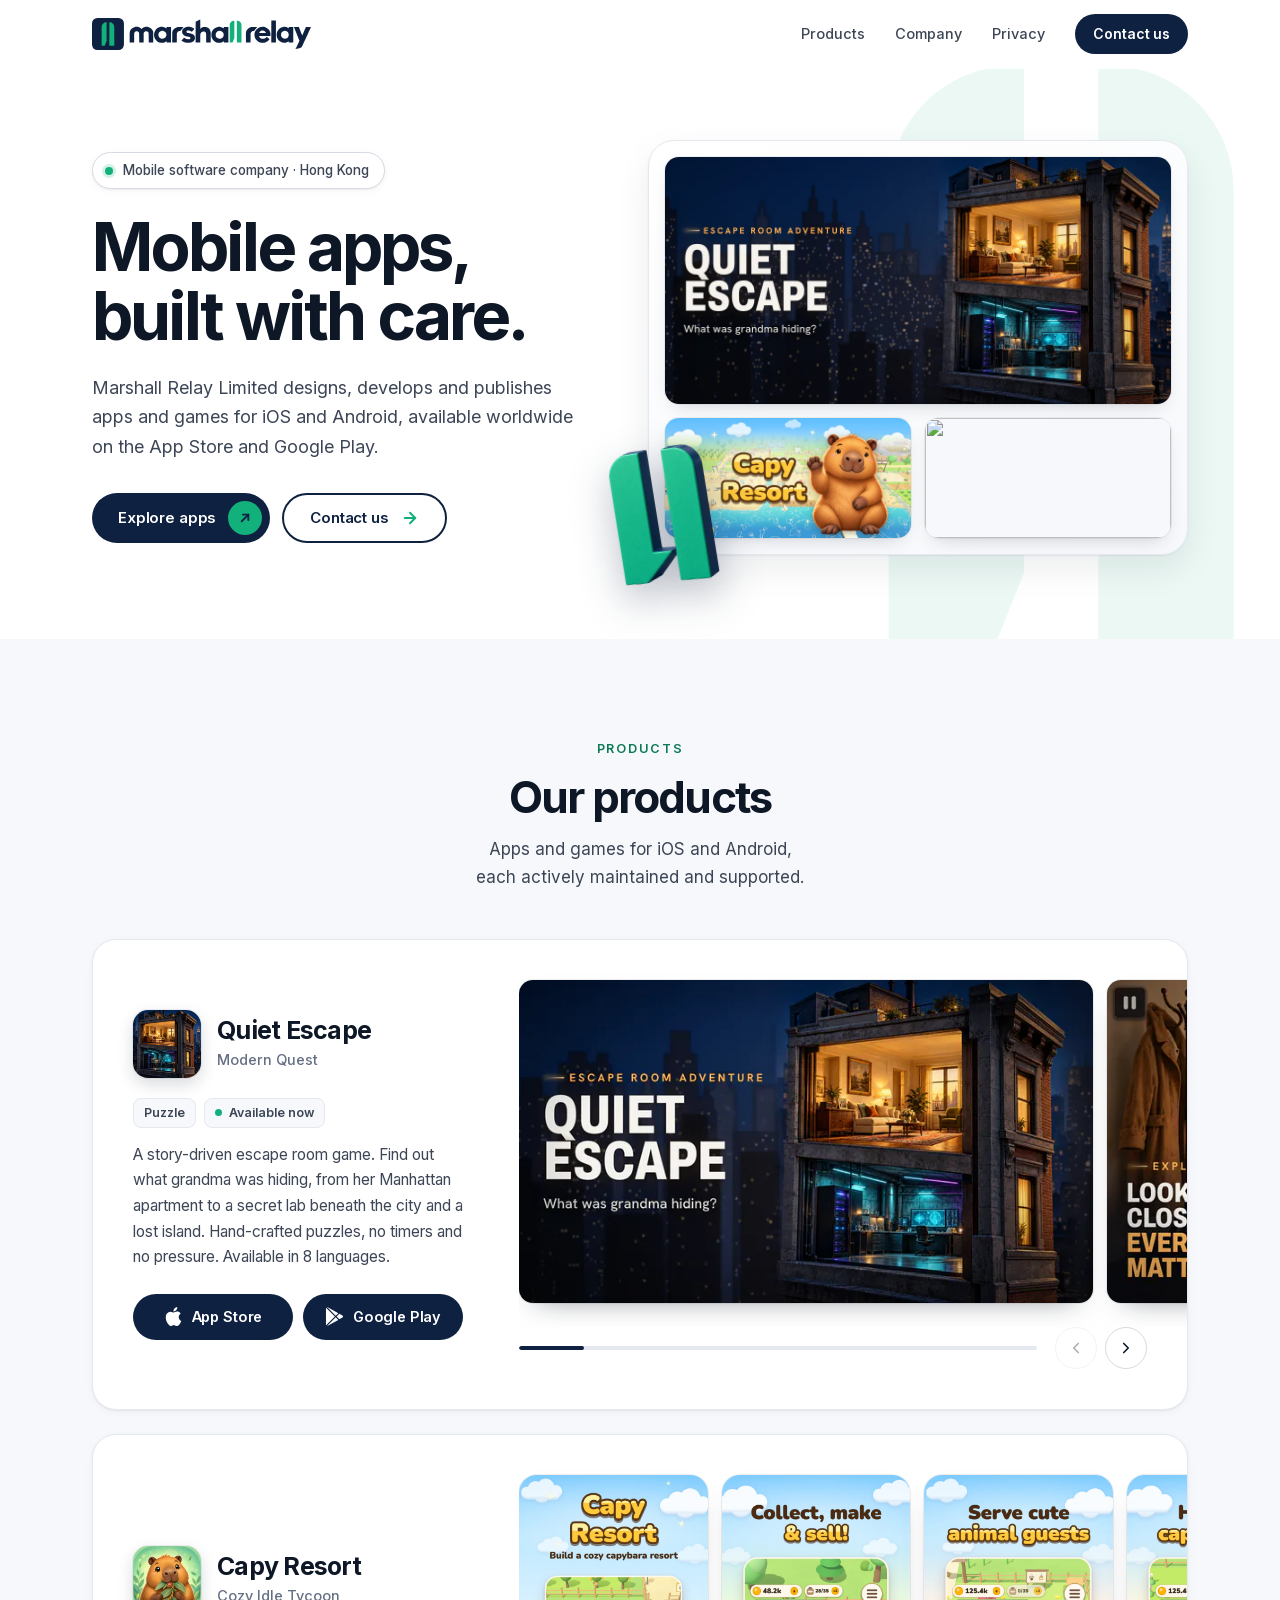
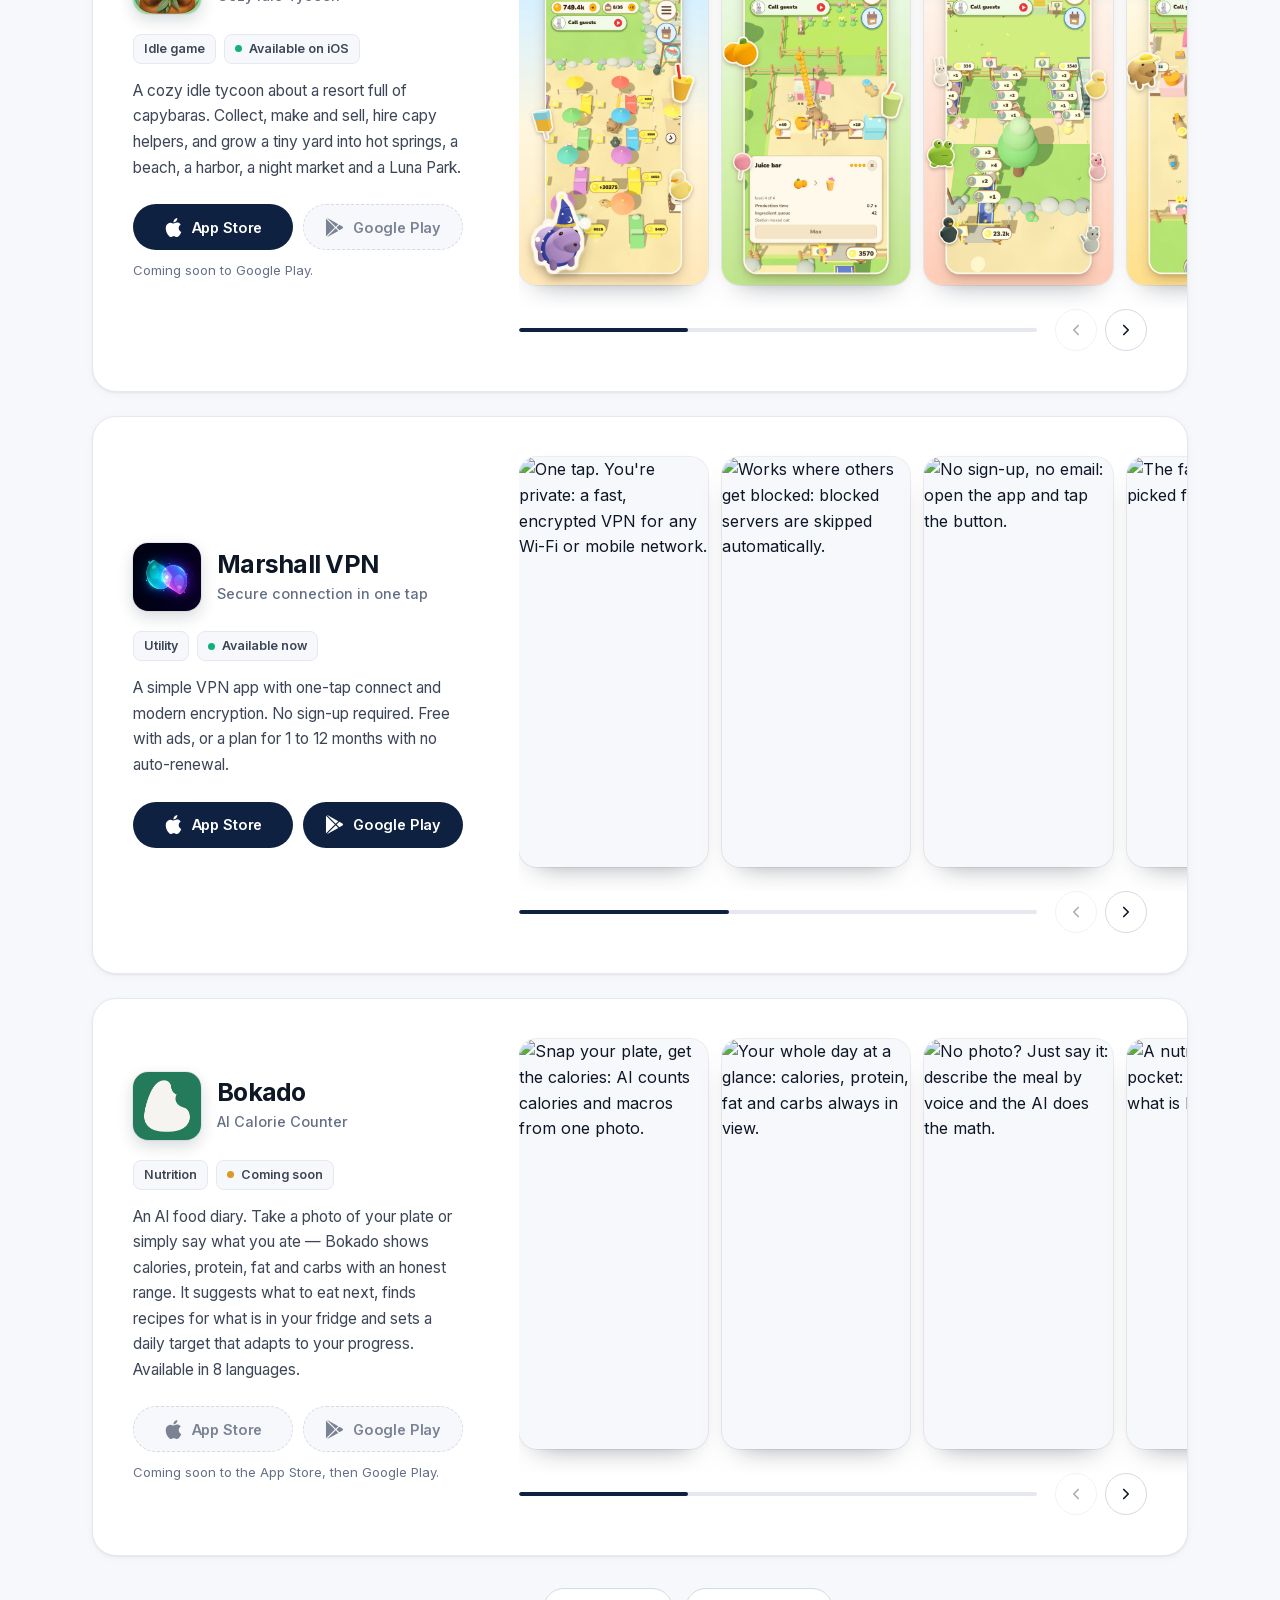
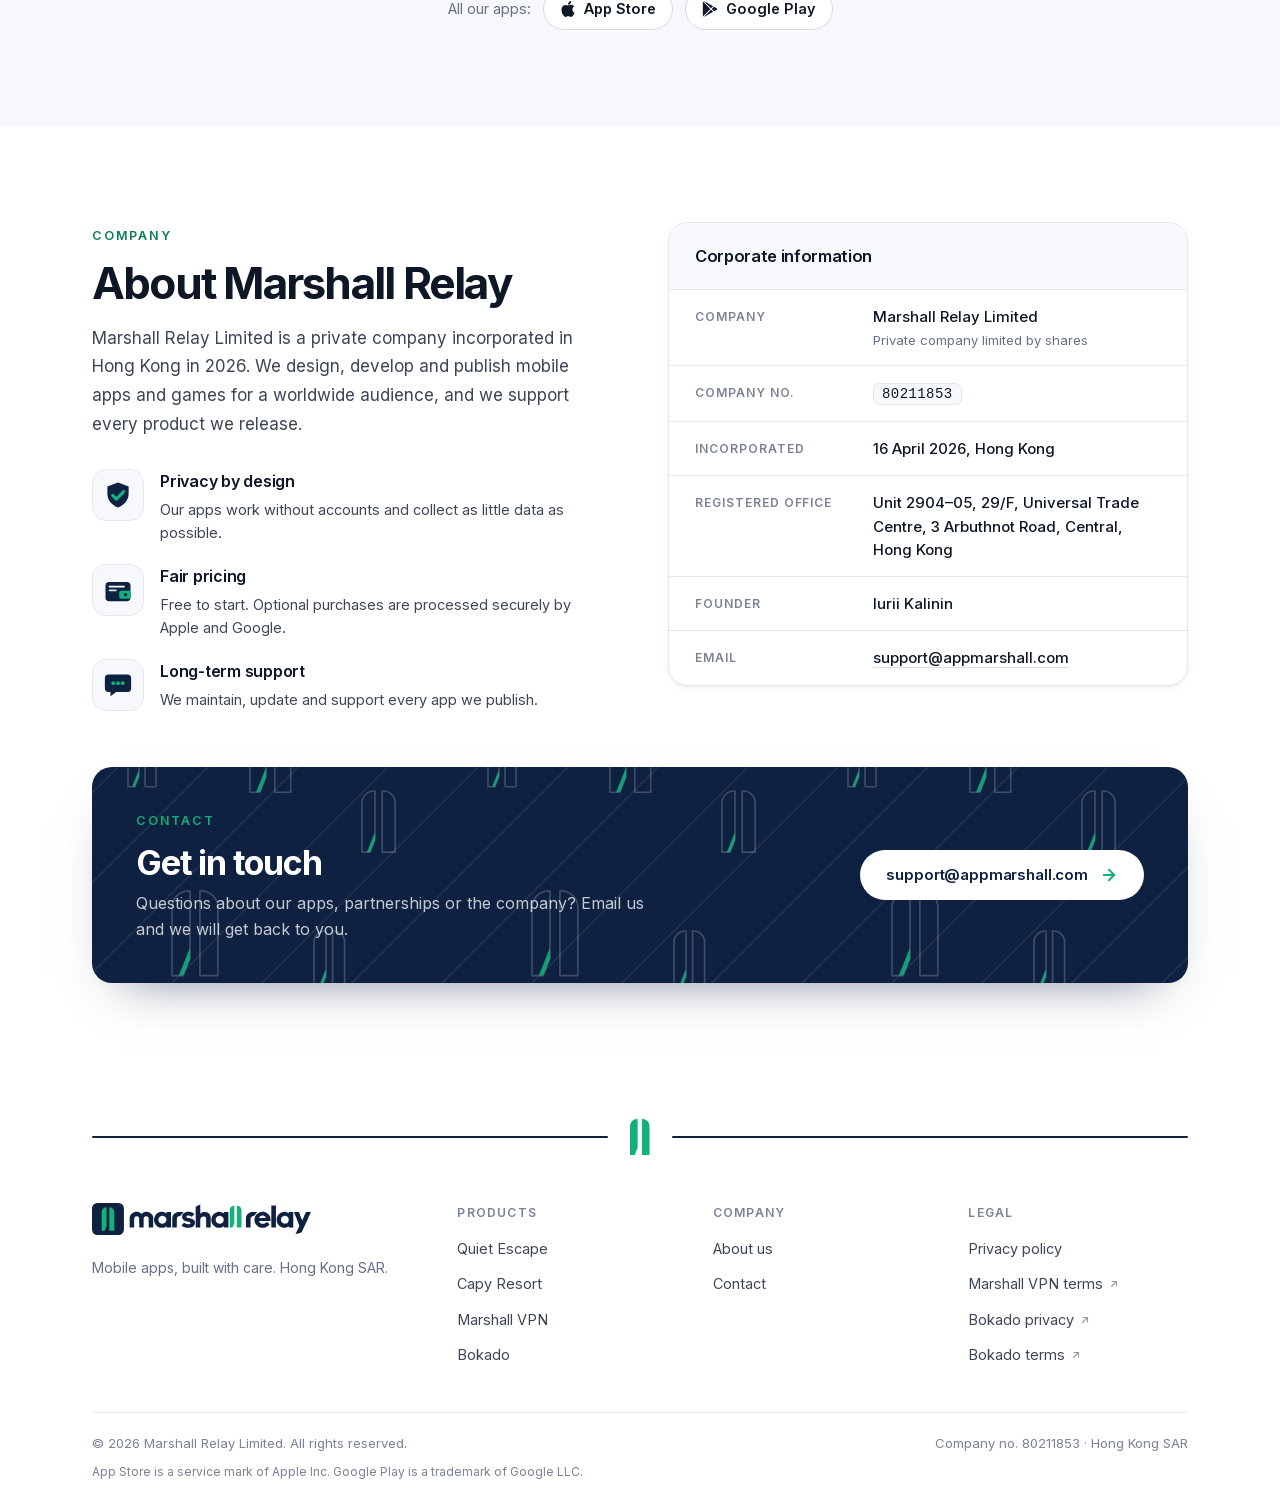
==== commit b04fe495: "Add files via upload" ====
--- a/index.html
+++ b/index.html
@@ -98,12 +98,13 @@
           <img src="assets/apps/quiet-escape/icon.webp" width="256" height="256" alt="">
           <img src="assets/apps/capy-resort/icon.webp" width="256" height="256" alt="">
           <img src="assets/apps/marshall-vpn/icon.webp" width="256" height="256" alt="">
+          <img src="assets/apps/bokado/icon.webp" width="256" height="256" alt="">
         </div>
       </div>
       <div class="collage rv d1" aria-hidden="true">
         <div class="shot shot--main"><img src="assets/apps/quiet-escape/banner.webp" width="1024" height="500" alt="" fetchpriority="high"></div>
         <div class="shot"><img src="assets/apps/capy-resort/banner.webp" width="1024" height="500" alt=""></div>
-        <div class="shot"><img src="assets/apps/marshall-vpn/banner.webp" width="1024" height="500" alt=""></div>
+        <div class="shot"><img src="assets/apps/marshall-vpn/banner-2026-10.webp" width="1024" height="500" alt=""></div>
         <img class="collage-mark" src="assets/brand/glyph-3d-360.webp" srcset="assets/brand/glyph-3d-360.webp 1x, assets/brand/glyph-3d-720.webp 2x" width="360" height="516" alt="" decoding="async">
       </div>
     </div>
@@ -220,7 +221,7 @@
             </div>
           </div>
           <div class="badges"><span class="badge">Utility</span><span class="badge badge--live">Available now</span></div>
-          <p class="product-desc">A simple VPN app with one-tap connect and modern encryption. No sign-up required. Free with ads, with an optional subscription.</p>
+          <p class="product-desc">A simple VPN app with one-tap connect and modern encryption. No sign-up required. Free with ads, or a plan for 1 to 12 months with no auto-renewal.</p>
           <div class="product-actions">
             <a class="store" href="https://apps.apple.com/us/app/marshall-vpn/id6761729239" target="_blank" rel="noopener" aria-label="Download Marshall VPN on the App Store">
               <svg viewBox="0 0 24 24" fill="currentColor" aria-hidden="true"><path d="M12.152 6.896c-.948 0-2.415-1.078-3.96-1.04-2.04.027-3.91 1.183-4.961 3.014-2.117 3.675-.546 9.103 1.519 12.09 1.013 1.454 2.208 3.09 3.792 3.039 1.52-.065 2.09-.987 3.935-.987 1.831 0 2.35.987 3.96.948 1.637-.026 2.676-1.48 3.676-2.948 1.156-1.688 1.636-3.325 1.662-3.415-.039-.013-3.182-1.221-3.22-4.857-.026-3.04 2.48-4.494 2.597-4.559-1.429-2.09-3.623-2.324-4.39-2.376-2-.156-3.675 1.09-4.61 1.09zM15.53 3.83c.843-1.012 1.4-2.427 1.245-3.83-1.207.052-2.662.805-3.532 1.818-.78.896-1.454 2.338-1.273 3.714 1.338.104 2.715-.688 3.559-1.701"/></svg>
@@ -232,12 +233,17 @@
             </a>
           </div>
         </div>
-        <div class="gallery gallery--tall" style="--ar:1242/2688" data-gallery>
+        <div class="gallery gallery--tall" style="--ar:1320/2868" data-gallery>
           <div class="gallery-track" id="g-vpn" tabindex="0" role="region" aria-label="Marshall VPN screenshots">
             <ul class="gallery-list" role="list">
-              <li class="gallery-item"><img src="assets/apps/marshall-vpn/01-600.webp" width="600" height="1299" alt="Marshall VPN: privacy in one tap." loading="lazy" decoding="async"></li>
-              <li class="gallery-item"><img src="assets/apps/marshall-vpn/02-600.webp" width="600" height="1299" alt="Fast speed in every country." loading="lazy" decoding="async"></li>
-              <li class="gallery-item"><img src="assets/apps/marshall-vpn/03-600.webp" width="600" height="1299" alt="Servers worldwide: switch country in a second." loading="lazy" decoding="async"></li>
+              <li class="gallery-item"><img src="assets/apps/marshall-vpn/01-one-tap.webp" width="600" height="1304" alt="One tap. You're private: a fast, encrypted VPN for any Wi-Fi or mobile network." loading="lazy" decoding="async"></li>
+              <li class="gallery-item"><img src="assets/apps/marshall-vpn/02-strict-networks.webp" width="600" height="1304" alt="Works where others get blocked: blocked servers are skipped automatically." loading="lazy" decoding="async"></li>
+              <li class="gallery-item"><img src="assets/apps/marshall-vpn/03-no-sign-up.webp" width="600" height="1304" alt="No sign-up, no email: open the app and tap the button." loading="lazy" decoding="async"></li>
+              <li class="gallery-item"><img src="assets/apps/marshall-vpn/04-nearest.webp" width="600" height="1304" alt="The fastest server, picked for you." loading="lazy" decoding="async"></li>
+              <li class="gallery-item"><img src="assets/apps/marshall-vpn/05-unlimited-data.webp" width="600" height="1304" alt="Stream all you want: no data limits." loading="lazy" decoding="async"></li>
+              <li class="gallery-item"><img src="assets/apps/marshall-vpn/06-live-activity.webp" width="600" height="1304" alt="Always in sight: country and connection time in the Dynamic Island and on the Lock Screen." loading="lazy" decoding="async"></li>
+              <li class="gallery-item"><img src="assets/apps/marshall-vpn/07-devices.webp" width="600" height="1304" alt="One plan for the whole family: up to 5 devices." loading="lazy" decoding="async"></li>
+              <li class="gallery-item"><img src="assets/apps/marshall-vpn/08-no-auto-renewal.webp" width="600" height="1304" alt="No auto-renewal: buy the time you need and extend only when you decide." loading="lazy" decoding="async"></li>
             </ul>
           </div>
           <div class="gallery-ui">
@@ -258,7 +264,7 @@
             </div>
           </div>
           <div class="badges"><span class="badge">Nutrition</span><span class="badge badge--soon">Coming soon</span></div>
-          <p class="product-desc">An AI food diary. Take a photo of your plate or simply say what you ate — Bokado recognizes the dishes and shows calories, protein, fat and carbs with an honest range, and sets a daily target that adapts to your real progress. Available in 8 languages.</p>
+          <p class="product-desc">An AI food diary. Take a photo of your plate or simply say what you ate — Bokado shows calories, protein, fat and carbs with an honest range. It suggests what to eat next, finds recipes for what is in your fridge and sets a daily target that adapts to your progress. Available in 8 languages.</p>
           <div class="product-actions">
             <span class="store store--soon" aria-label="Coming soon to the App Store">
               <svg viewBox="0 0 24 24" fill="currentColor" aria-hidden="true"><path d="M12.152 6.896c-.948 0-2.415-1.078-3.96-1.04-2.04.027-3.91 1.183-4.961 3.014-2.117 3.675-.546 9.103 1.519 12.09 1.013 1.454 2.208 3.09 3.792 3.039 1.52-.065 2.09-.987 3.935-.987 1.831 0 2.35.987 3.96.948 1.637-.026 2.676-1.48 3.676-2.948 1.156-1.688 1.636-3.325 1.662-3.415-.039-.013-3.182-1.221-3.22-4.857-.026-3.04 2.48-4.494 2.597-4.559-1.429-2.09-3.623-2.324-4.39-2.376-2-.156-3.675 1.09-4.61 1.09zM15.53 3.83c.843-1.012 1.4-2.427 1.245-3.83-1.207.052-2.662.805-3.532 1.818-.78.896-1.454 2.338-1.273 3.714 1.338.104 2.715-.688 3.559-1.701"/></svg>
@@ -274,11 +280,16 @@
         <div class="gallery gallery--tall" style="--ar:1320/2868" data-gallery>
           <div class="gallery-track" id="g-bokado" tabindex="0" role="region" aria-label="Bokado screenshots">
             <ul class="gallery-list" role="list">
-              <li class="gallery-item"><img src="assets/apps/bokado/01-600.webp" width="600" height="1304" alt="Home: today's calories, macros and meals, with photo, voice, text and barcode logging." loading="lazy" decoding="async"></li>
-              <li class="gallery-item"><img src="assets/apps/bokado/02-600.webp" width="600" height="1304" alt="AI result: a meal recognized from a photo, with calories, a realistic range and macros." loading="lazy" decoding="async"></li>
-              <li class="gallery-item"><img src="assets/apps/bokado/03-600.webp" width="600" height="1304" alt="Insights: weekly calories, average macros and the weight trend." loading="lazy" decoding="async"></li>
-              <li class="gallery-item"><img src="assets/apps/bokado/04-600.webp" width="600" height="1304" alt="AI nutritionist: answers that use your own diary numbers." loading="lazy" decoding="async"></li>
-              <li class="gallery-item"><img src="assets/apps/bokado/05-600.webp" width="600" height="1304" alt="Plan: goal forecast and daily energy expenditure." loading="lazy" decoding="async"></li>
+              <li class="gallery-item"><img src="assets/apps/bokado/01-photo.webp" width="600" height="1304" alt="Snap your plate, get the calories: AI counts calories and macros from one photo." loading="lazy" decoding="async"></li>
+              <li class="gallery-item"><img src="assets/apps/bokado/02-today.webp" width="600" height="1304" alt="Your whole day at a glance: calories, protein, fat and carbs always in view." loading="lazy" decoding="async"></li>
+              <li class="gallery-item"><img src="assets/apps/bokado/03-voice.webp" width="600" height="1304" alt="No photo? Just say it: describe the meal by voice and the AI does the math." loading="lazy" decoding="async"></li>
+              <li class="gallery-item"><img src="assets/apps/bokado/04-nutritionist.webp" width="600" height="1304" alt="A nutritionist in your pocket: advice that fits what is left of your day." loading="lazy" decoding="async"></li>
+              <li class="gallery-item"><img src="assets/apps/bokado/05-what-to-eat-next.webp" width="600" height="1304" alt="Know what to eat next: dishes that fit your remaining calories." loading="lazy" decoding="async"></li>
+              <li class="gallery-item"><img src="assets/apps/bokado/06-what-to-cook.webp" width="600" height="1304" alt="Cook from what's in your fridge: name your groceries and get recipes for your goal." loading="lazy" decoding="async"></li>
+              <li class="gallery-item"><img src="assets/apps/bokado/07-recipe.webp" width="600" height="1304" alt="Recipes with calories counted: every serving with its calories and macros." loading="lazy" decoding="async"></li>
+              <li class="gallery-item"><img src="assets/apps/bokado/08-plan.webp" width="600" height="1304" alt="See when you'll reach your goal: a realistic pace and a forecast date." loading="lazy" decoding="async"></li>
+              <li class="gallery-item"><img src="assets/apps/bokado/09-insights.webp" width="600" height="1304" alt="Your week in numbers: calories, macros and streaks at a glance." loading="lazy" decoding="async"></li>
+              <li class="gallery-item"><img src="assets/apps/bokado/10-progress.webp" width="600" height="1304" alt="Water, workouts and weight: all your progress in one place." loading="lazy" decoding="async"></li>
             </ul>
           </div>
           <div class="gallery-ui">
@@ -382,6 +393,8 @@
         <ul>
           <li><a href="privacy/">Privacy policy</a></li>
           <li><a href="https://appmarshall.com/terms/" target="_blank" rel="noopener">Marshall VPN terms<svg viewBox="0 0 24 24" fill="none" stroke="currentColor" stroke-width="2.2" stroke-linecap="round" stroke-linejoin="round" aria-hidden="true"><path d="M7 17 17 7"/><path d="M8 7h9v9"/></svg></a></li>
+          <li><a href="https://nutri.marshallbe.online/legal/privacy" target="_blank" rel="noopener">Bokado privacy<svg viewBox="0 0 24 24" fill="none" stroke="currentColor" stroke-width="2.2" stroke-linecap="round" stroke-linejoin="round" aria-hidden="true"><path d="M7 17 17 7"/><path d="M8 7h9v9"/></svg></a></li>
+          <li><a href="https://nutri.marshallbe.online/legal/terms" target="_blank" rel="noopener">Bokado terms<svg viewBox="0 0 24 24" fill="none" stroke="currentColor" stroke-width="2.2" stroke-linecap="round" stroke-linejoin="round" aria-hidden="true"><path d="M7 17 17 7"/><path d="M8 7h9v9"/></svg></a></li>
         </ul>
       </nav>
     </div>
--- a/assets/site.css
+++ b/assets/site.css
@@ -149,19 +149,6 @@
 .product-desc{margin-top:14px;font-size:15.5px;line-height:1.65;color:var(--ink-2)}
 .product-actions{margin-top:24px;display:grid;grid-template-columns:1fr 1fr;gap:10px}
 .product-note{margin-top:10px;font-size:13px;color:var(--muted)}
-/* App still in development: dashed placeholder icon + skeleton phones instead of a gallery */
-.product-icon--soon{display:flex;align-items:center;justify-content:center;gap:5px;background:var(--bg-soft);border:1.5px dashed var(--line-2);box-shadow:none}
-.product-icon--soon i{width:7px;height:7px;border-radius:50%;background:var(--faint)}
-.soon-panel{display:flex;padding-top:8px;overflow:hidden}
-.soon-phones{position:relative;display:flex;gap:var(--gap)}
-.soon-phone{flex:none;width:189px;height:410px;border-radius:18px;border:1.5px dashed var(--line-2);background:
-  linear-gradient(var(--line),var(--line)) 50% 22px/40% 8px no-repeat,
-  linear-gradient(var(--line),var(--line)) 50% 56px/76% 112px no-repeat,
-  linear-gradient(var(--line),var(--line)) 50% 194px/76% 10px no-repeat,
-  linear-gradient(var(--line),var(--line)) 50% 216px/60% 10px no-repeat,
-  linear-gradient(var(--line),var(--line)) 50% 238px/70% 10px no-repeat,
-  linear-gradient(var(--line),var(--line)) 50% 276px/76% 72px no-repeat,var(--bg-soft)}
-.soon-label{position:absolute;left:50%;top:50%;transform:translate(-50%,-50%);padding:9px 16px;border-radius:999px;background:#fff;border:1px solid var(--line-2);box-shadow:var(--shadow-sm);font-size:13.5px;font-weight:600;color:var(--ink-2);white-space:nowrap}
 .badges{display:flex;flex-wrap:wrap;gap:8px}
 .badge{display:inline-flex;align-items:center;gap:7px;padding:4px 10px;border-radius:8px;background:var(--bg-soft);border:1px solid var(--line);font-size:12.5px;font-weight:600;color:var(--ink-2)}
 .badge--live::before,.badge--soon::before{content:'';width:7px;height:7px;border-radius:50%;background:var(--accent-bright)}
@@ -210,13 +197,11 @@
   .gallery-list{padding-left:var(--pad)}
   .gallery-ui{padding:0 var(--pad)}
   .gallery--wide .gallery-item{width:min(78%,560px)}
-  .soon-phone:nth-child(3){display:none}
 }
 @media (max-width:640px){
   .product{--pad:20px;--gap:12px;border-radius:20px}
   .product-icon{width:60px;height:60px}
   .product-title{font-size:22px}
-  .soon-phone{width:149px;height:324px;border-radius:16px}
   .gallery--tall .gallery-item{height:360px;border-radius:16px}
   .gallery--wide .gallery-item{width:84%;border-radius:12px}
   .gallery-ui{margin-top:20px}
